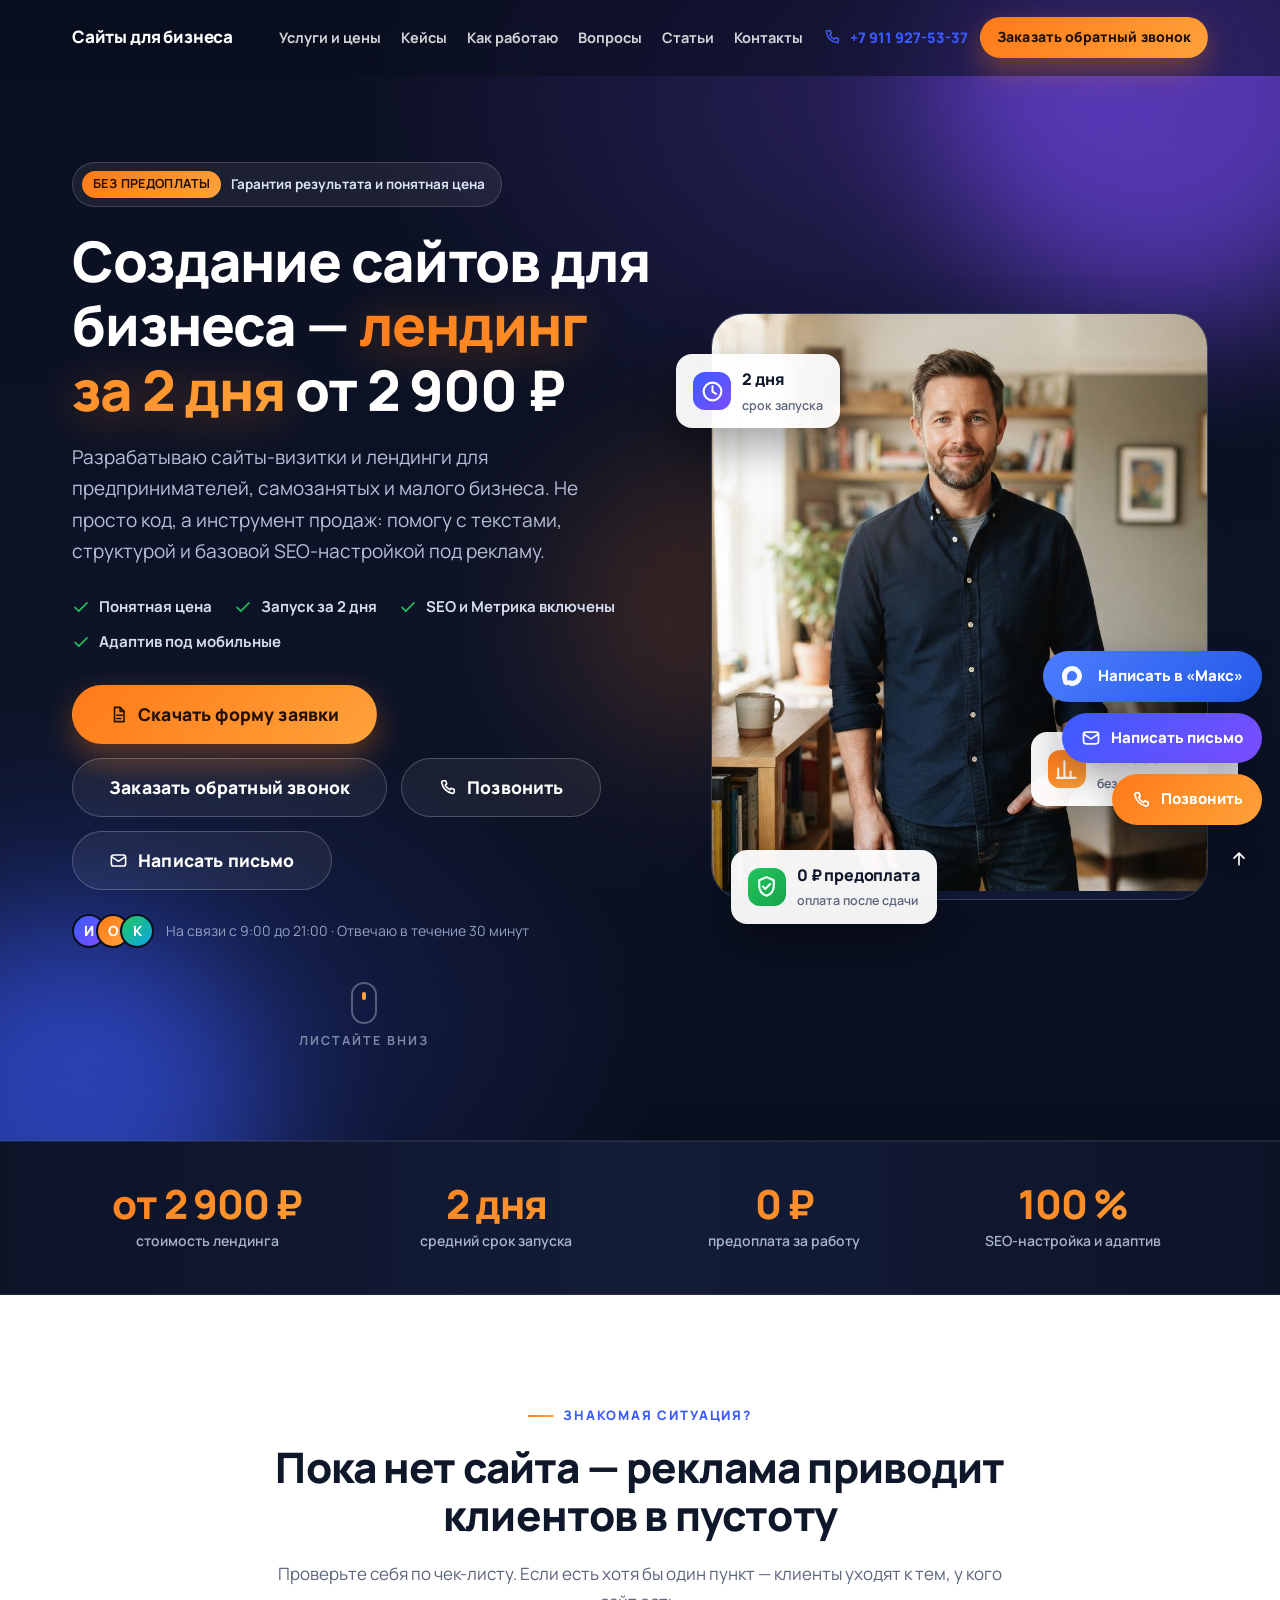
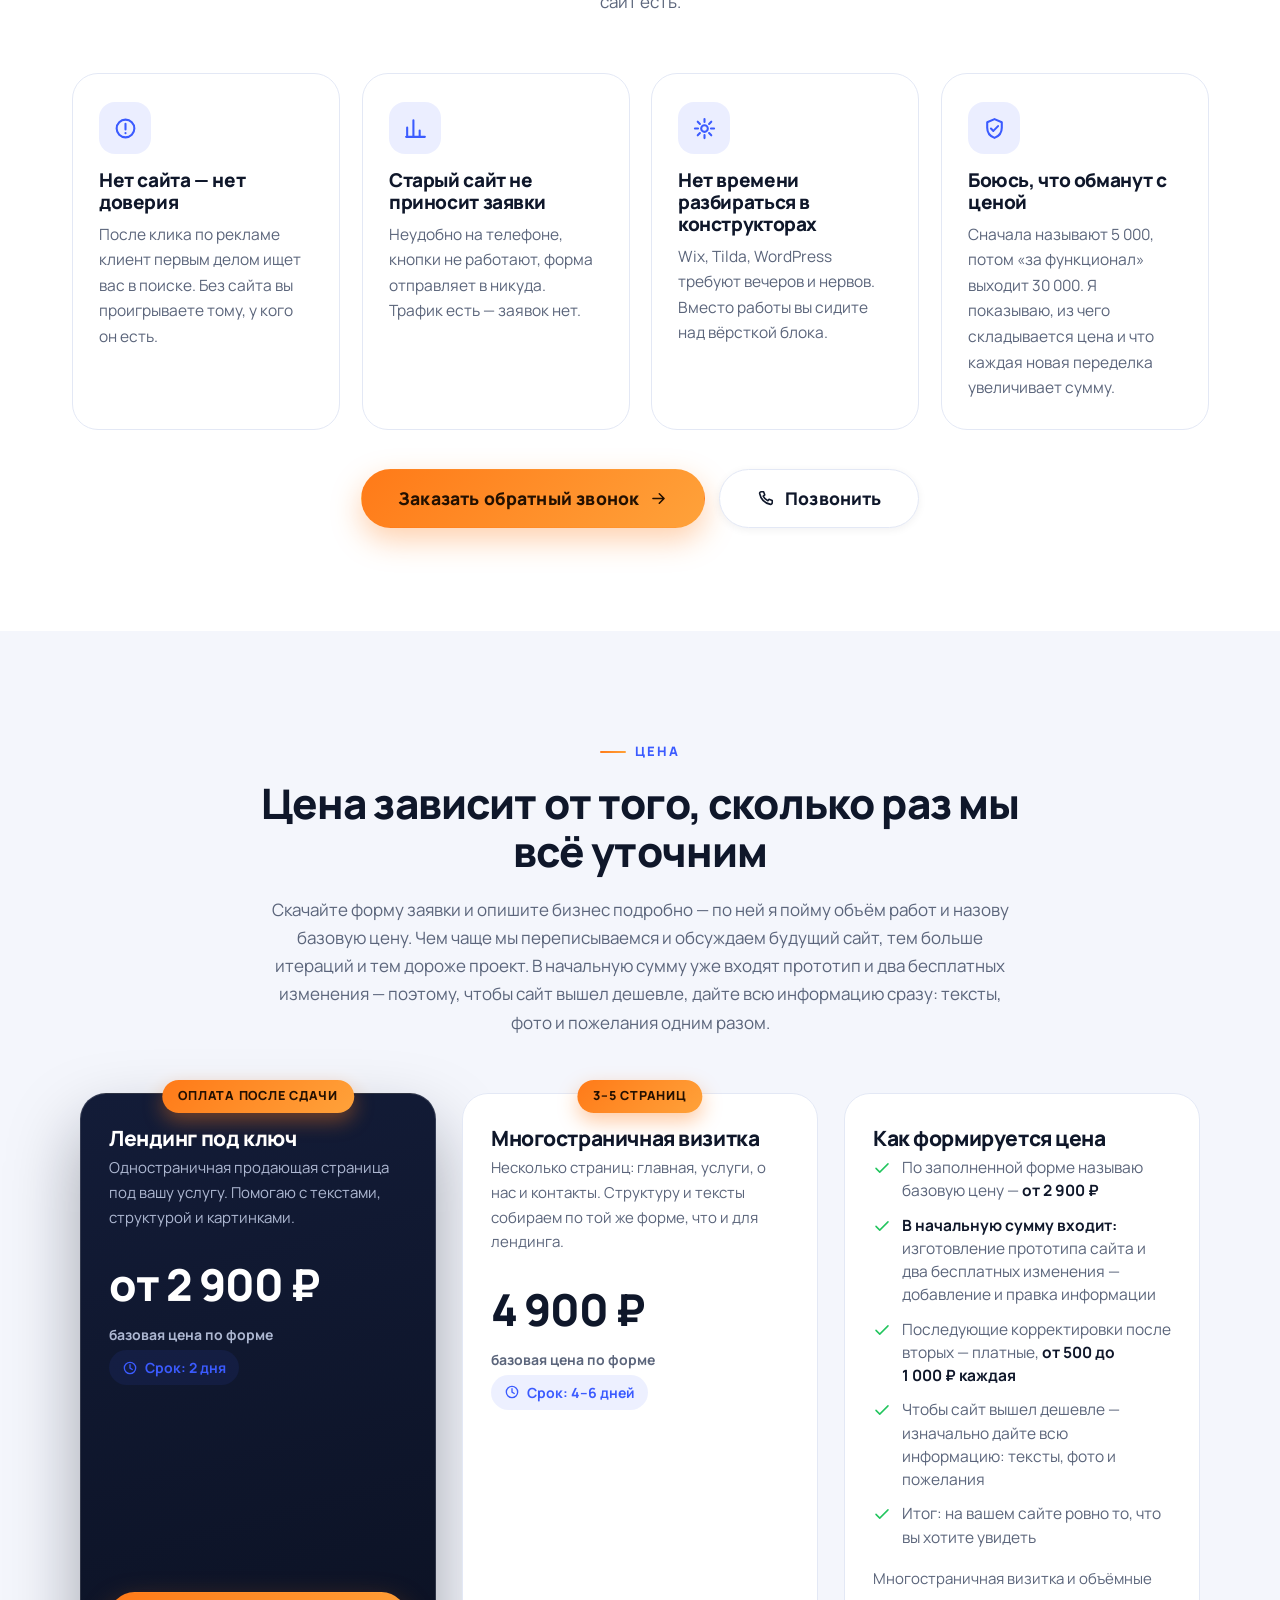
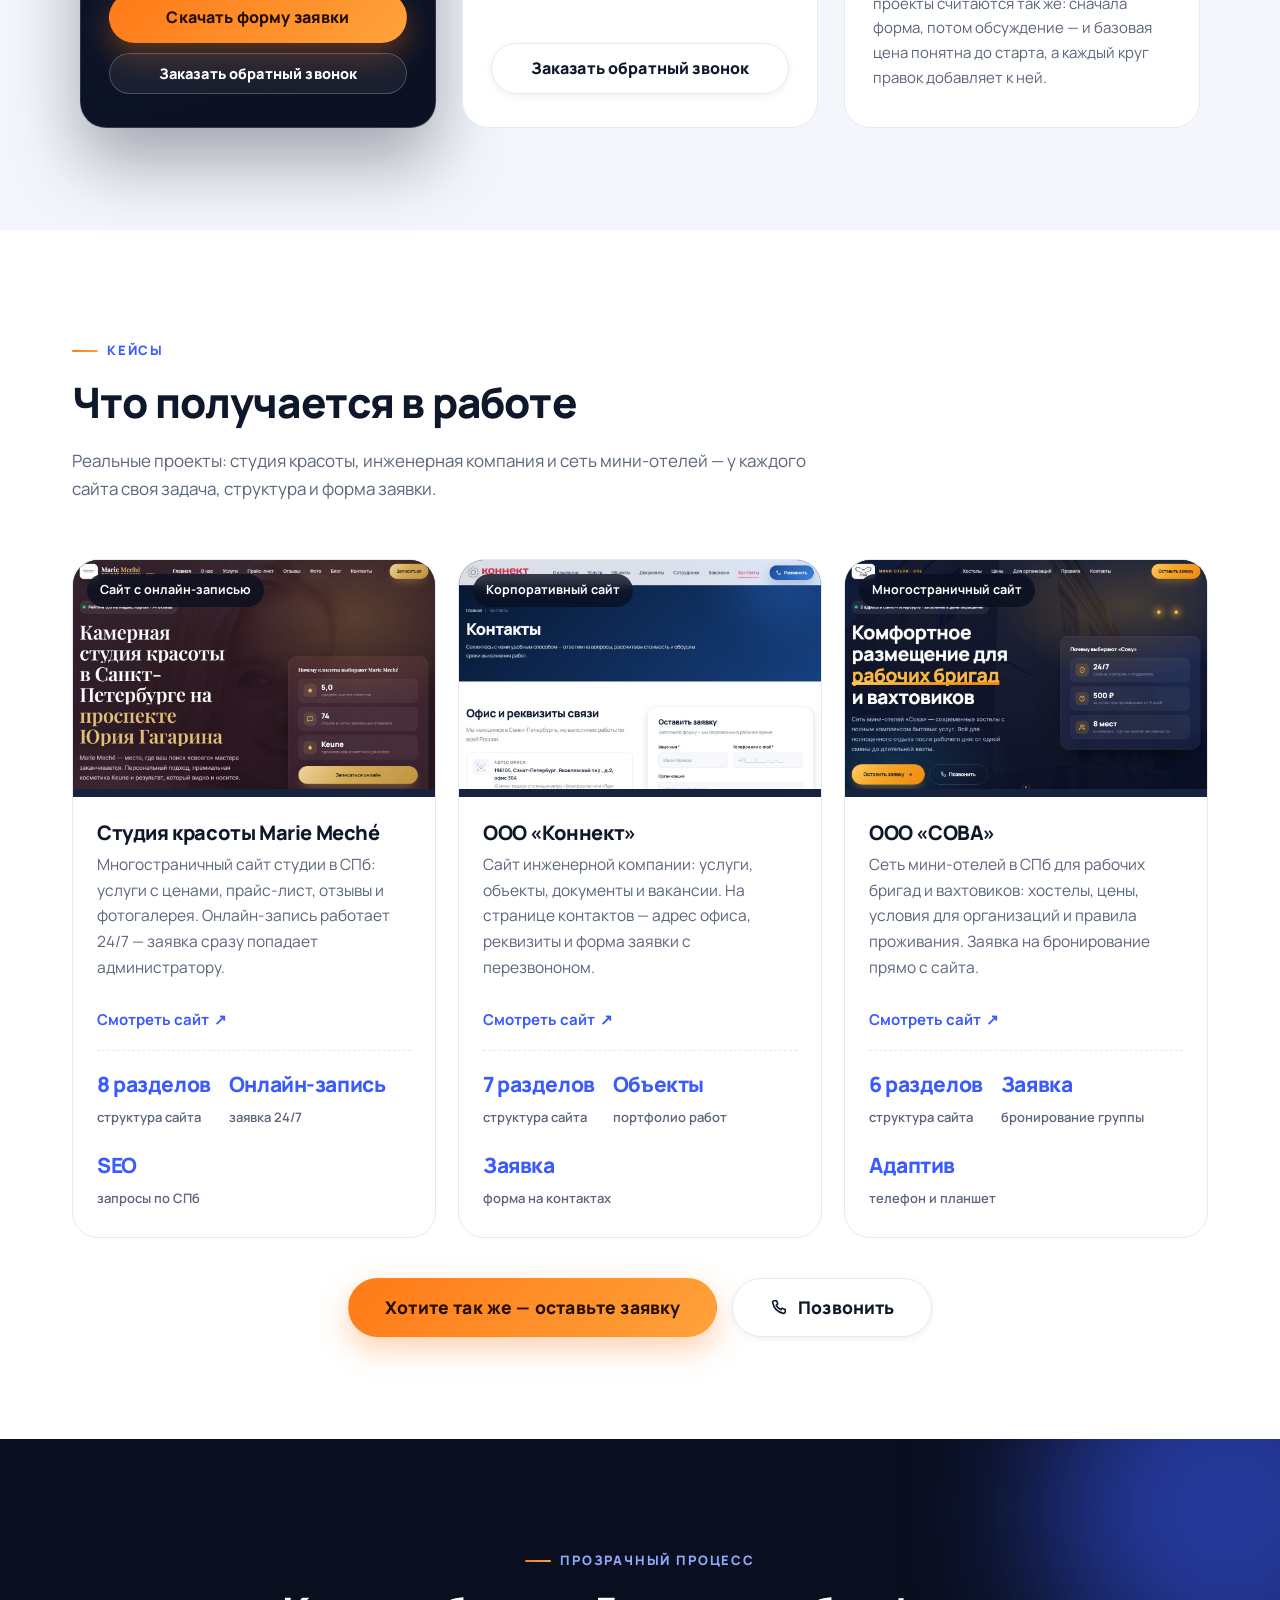
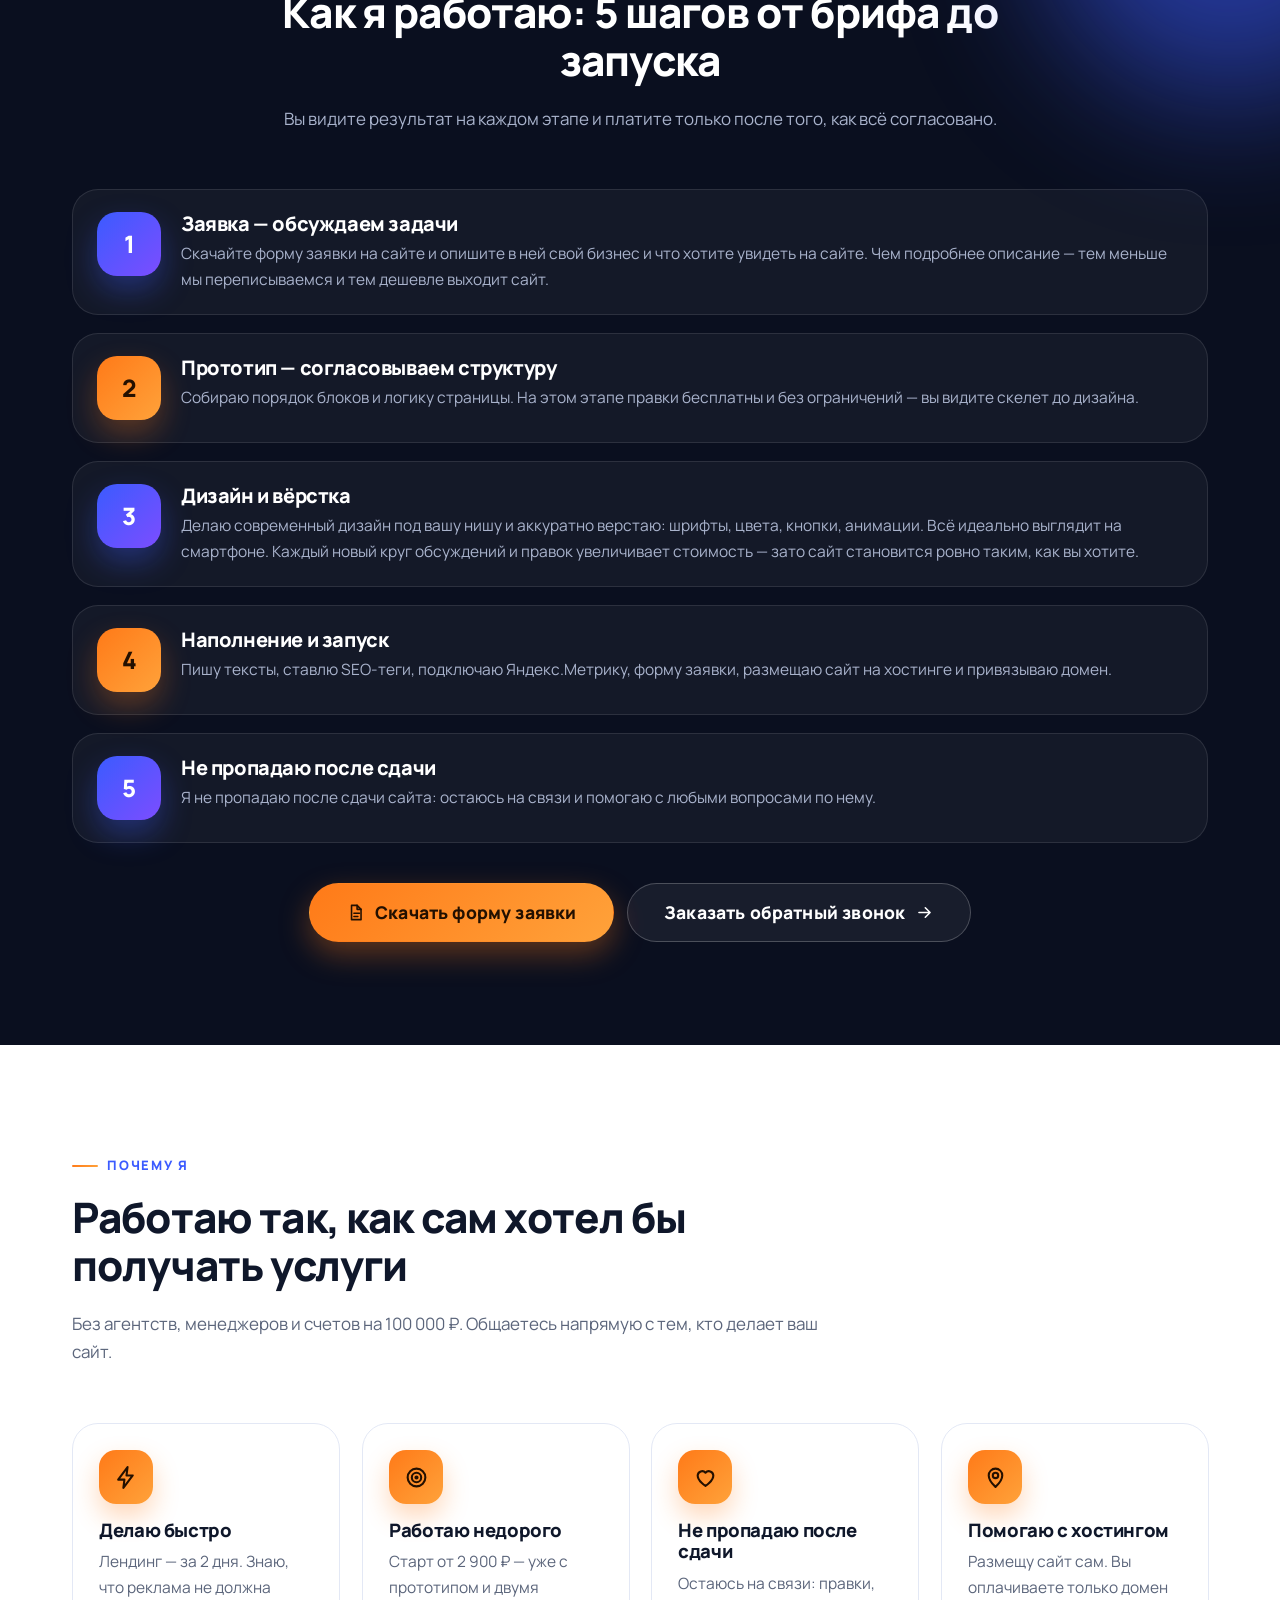
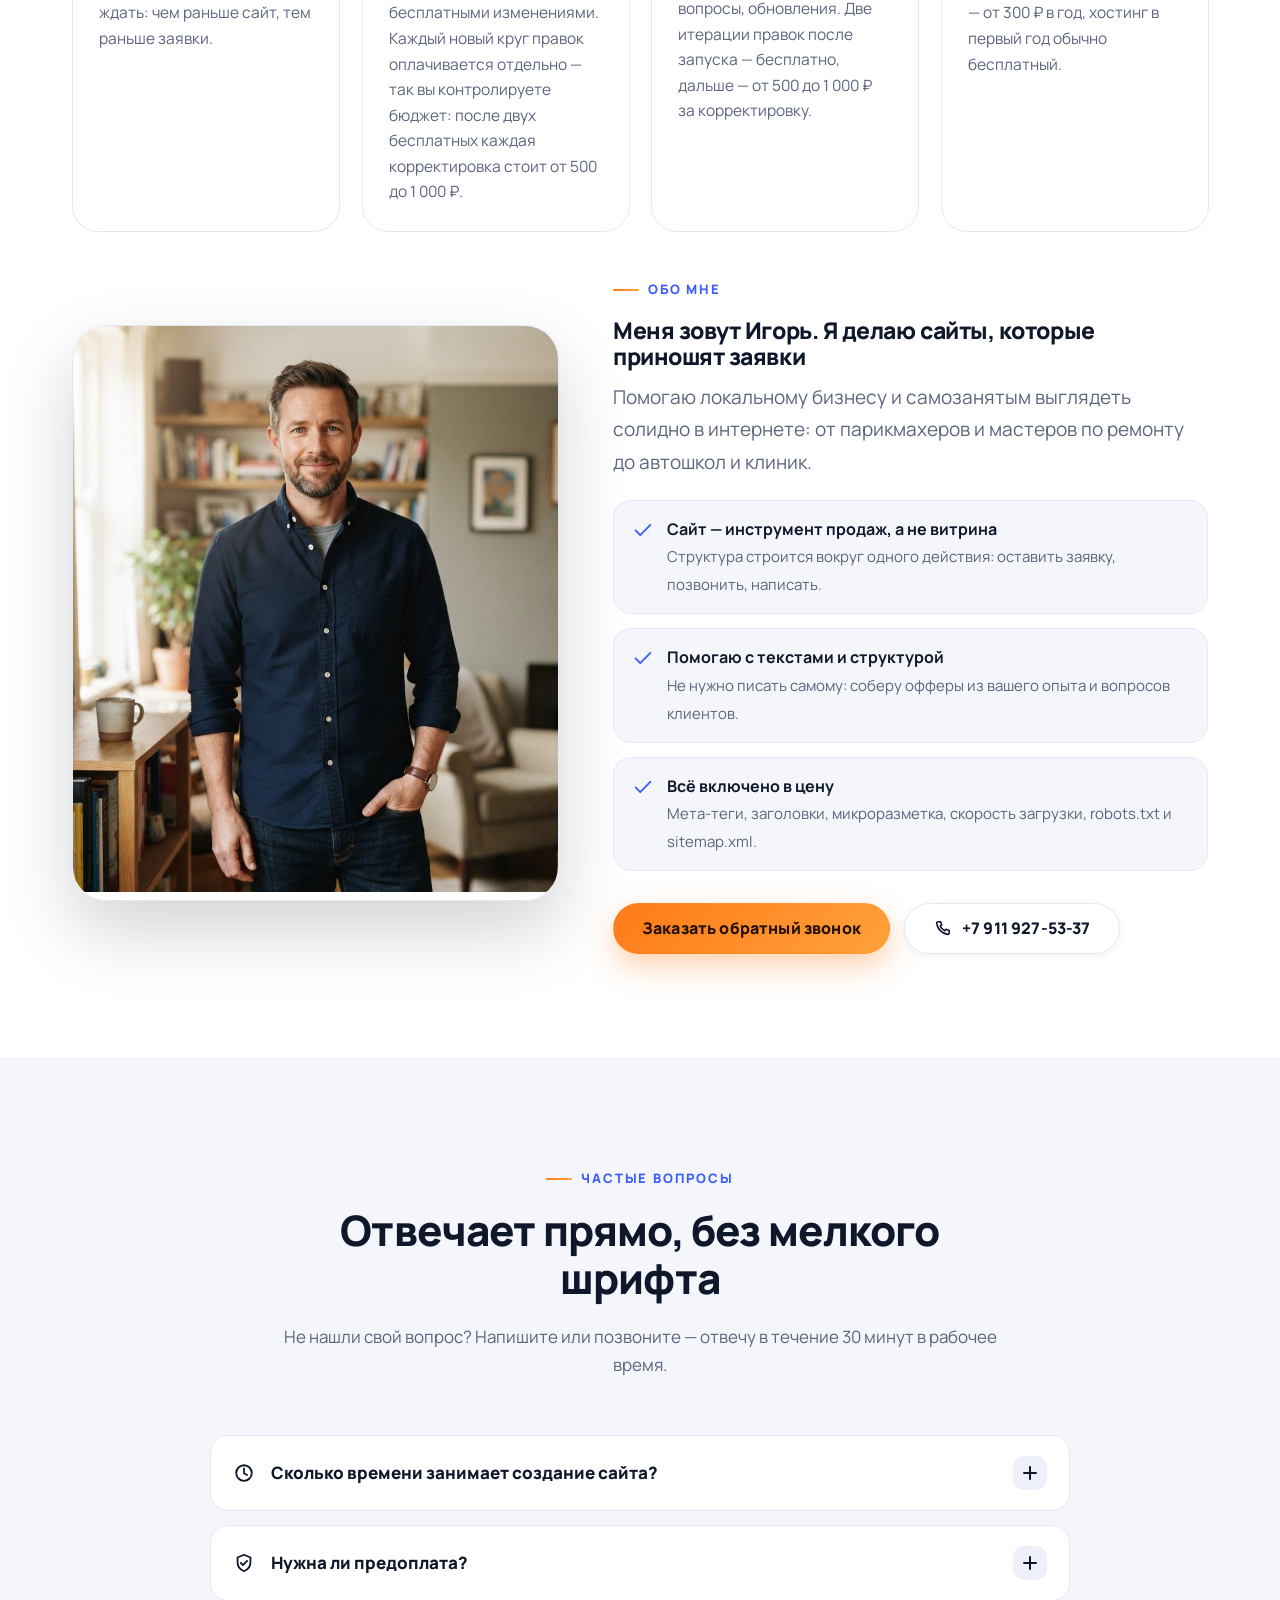
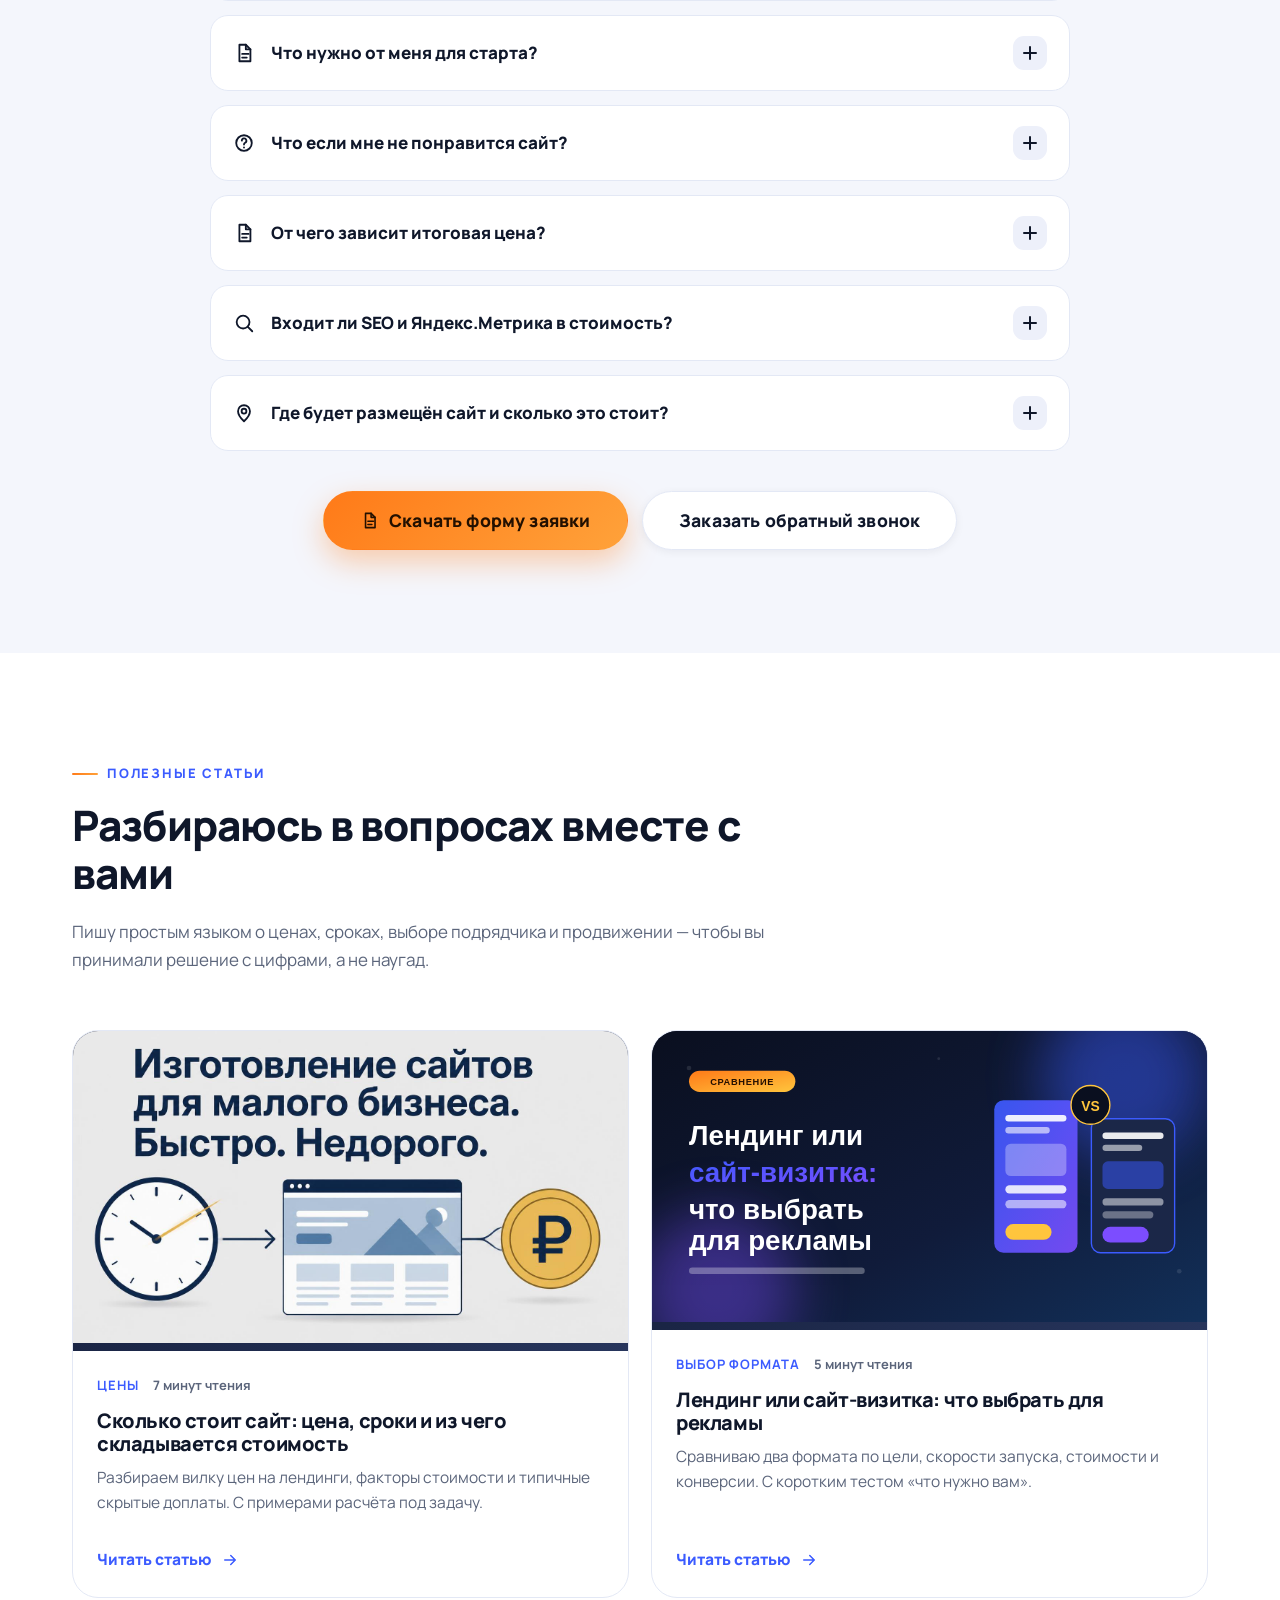
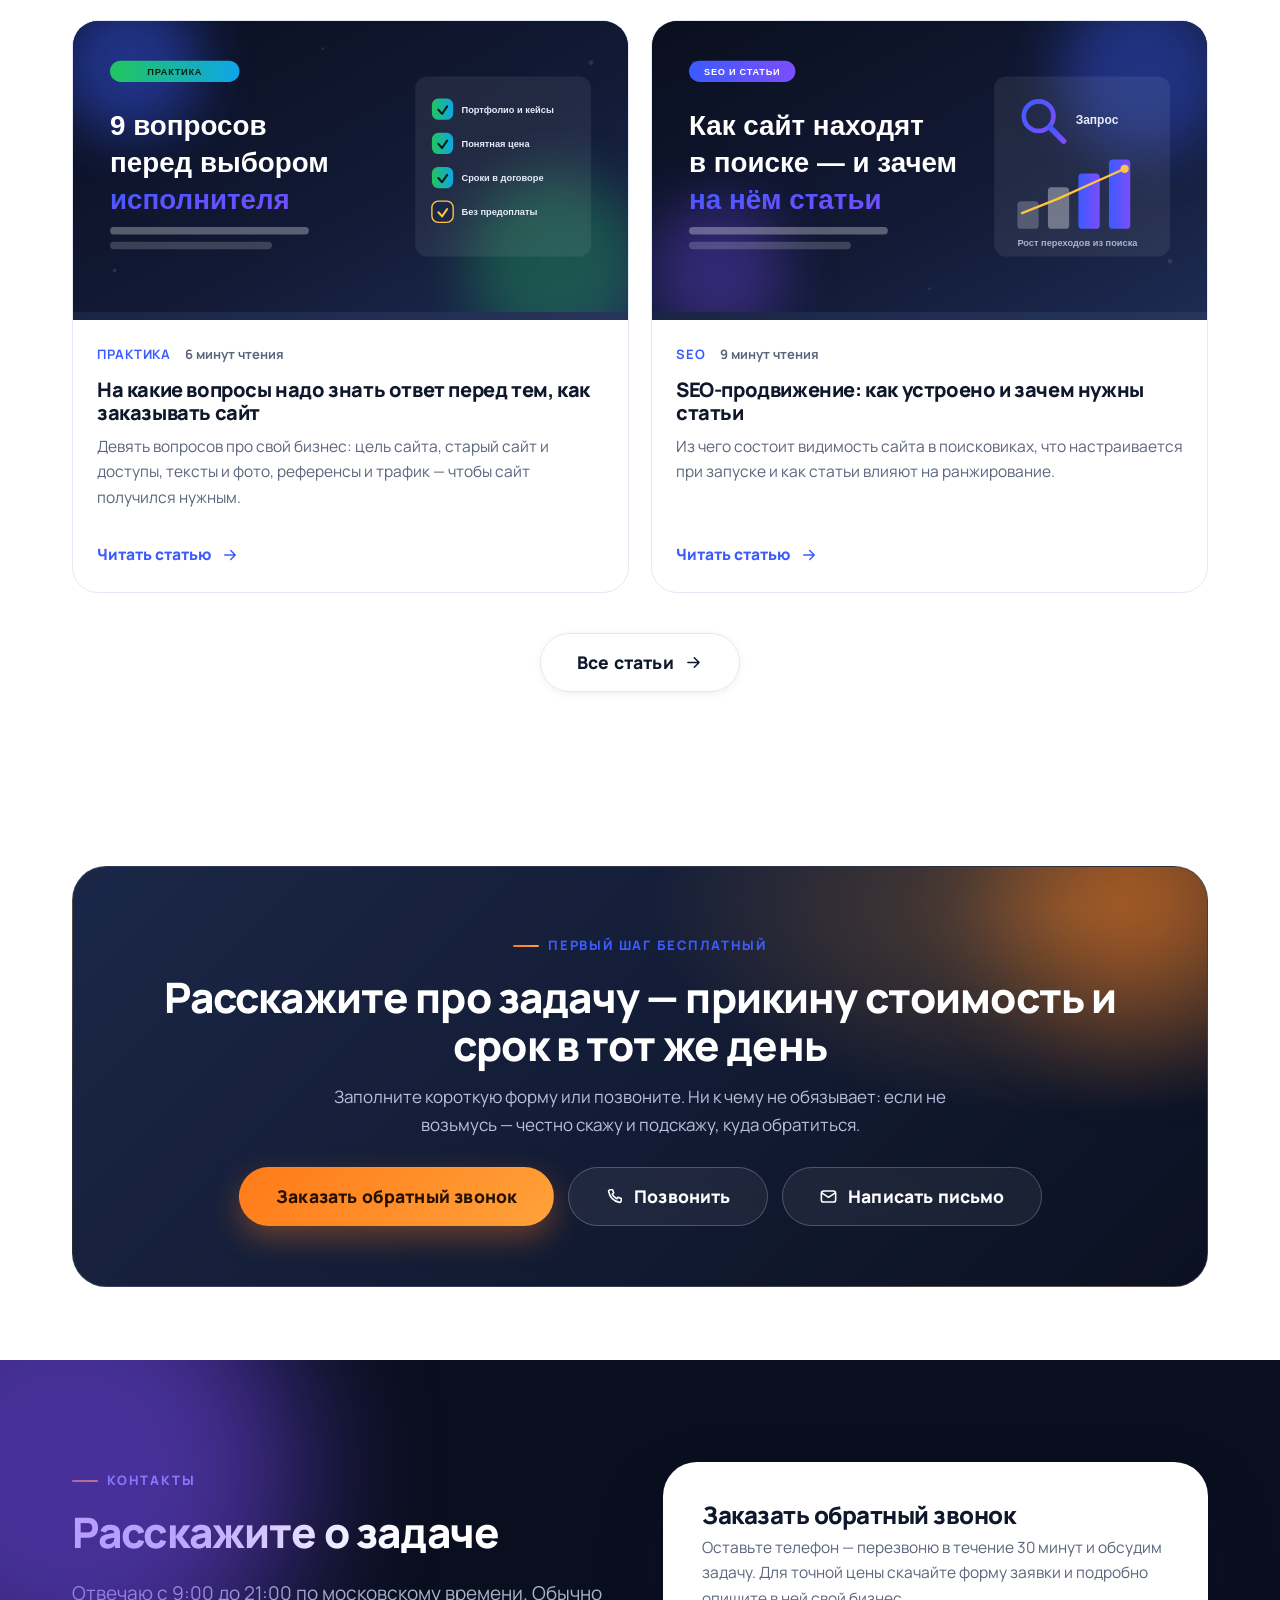
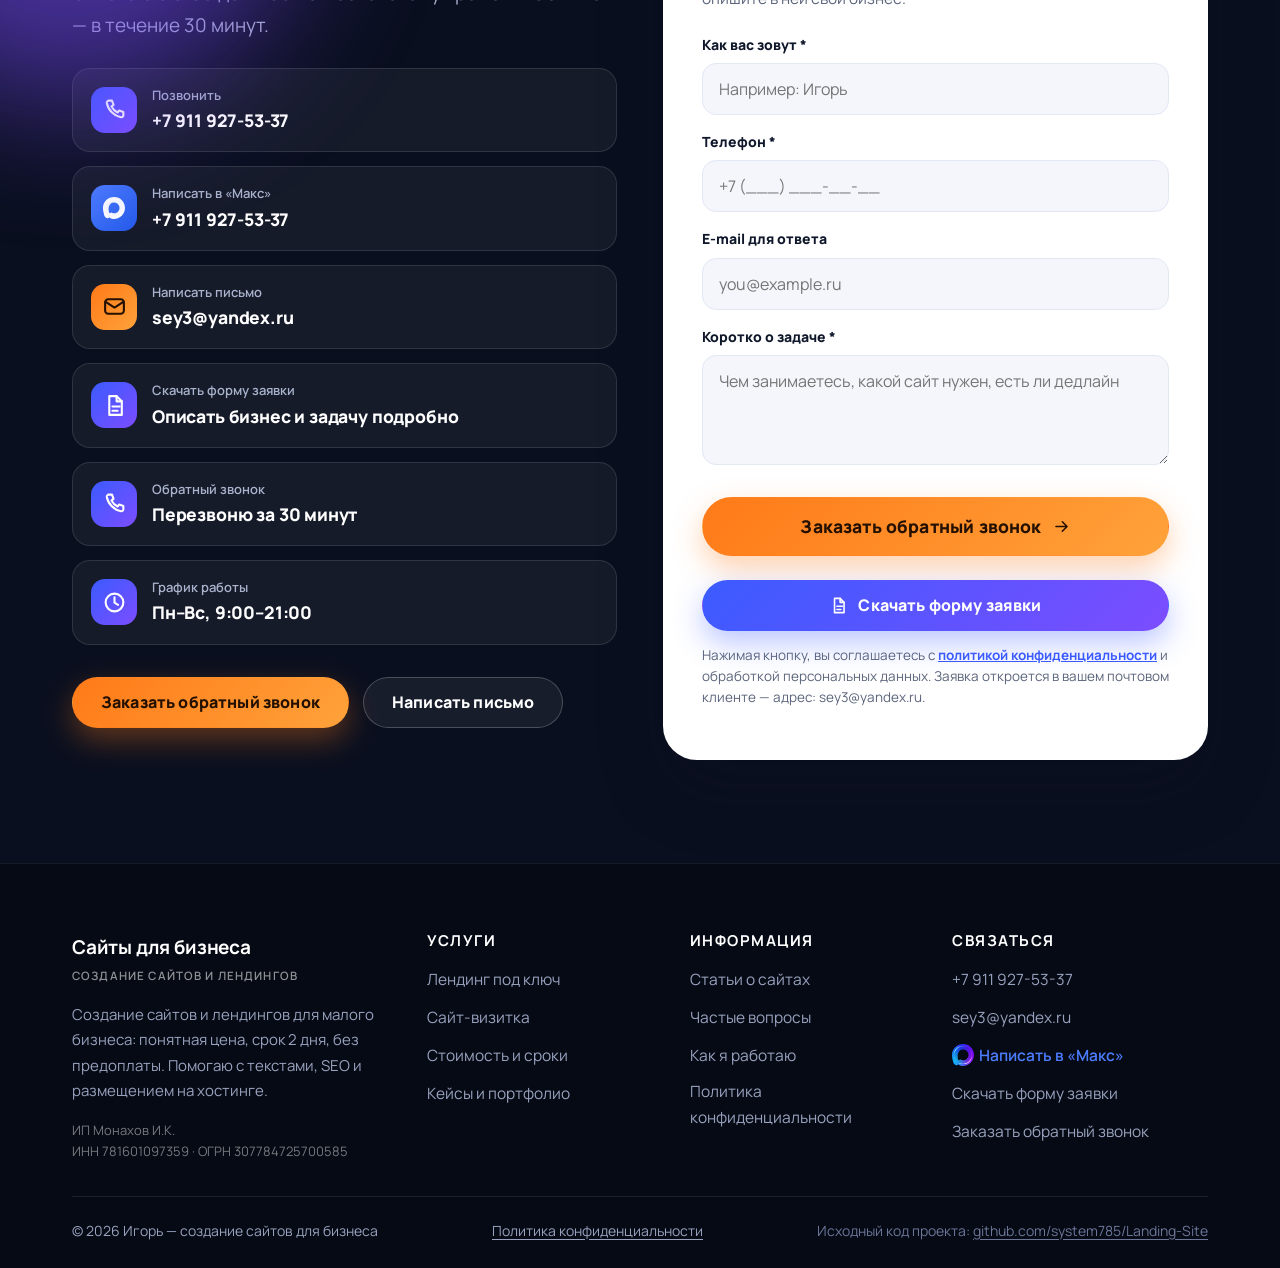
==== index.html @ 10db06e9 "Раунд 10: условия цены — начальная сумма включает прототип и два бесплатных изменения, далее коррект" ====
<!DOCTYPE html>
<html lang="ru">
<head>
  <meta charset="UTF-8">
  <meta name="viewport" content="width=device-width, initial-scale=1.0">

  <title>Создание сайтов и лендингов — запуск за 2 дня от 2 900 ₽ | Игорь</title>
  <meta name="description" content="Создание сайтов и лендингов для малого бизнеса: запуск за 2 дня, понятная цена от 2 900 ₽, без предоплаты. Базовое SEO, адаптив под мобильные, Яндекс.Метрика. Телефон +7 911 927-53-37">
  <meta name="keywords" content="создание сайтов, сайт под рекламу, лендинг под ключ, заказать лендинг, сайт визитка для бизнеса, сайт для малого бизнеса, разработка сайта за 2 дня">
  <meta name="author" content="Игорь — создание сайтов для бизнеса">
  <meta name="robots" content="index, follow, max-image-preview:large">
  <meta name="theme-color" content="#0A0F1F">
  <link rel="canonical" href="https://system785.github.io/Landing-Site/">

  <!-- Open Graph / соцсети -->
  <meta property="og:type" content="website">
  <meta property="og:locale" content="ru_RU">
  <meta property="og:site_name" content="Игорь — сайты для бизнеса">
  <meta property="og:title" content="Создание сайтов и лендингов — запуск за 2 дня от 2 900 ₽">
  <meta property="og:description" content="Лендинг и сайт-визитка для малого бизнеса: понятная цена, без предоплаты, базовое SEO и Яндекс.Метрика. Помогу с текстами и структурой.">
  <meta property="og:url" content="https://system785.github.io/Landing-Site/">
  <meta name="twitter:card" content="summary_large_image">
  <meta name="twitter:title" content="Создание сайтов и лендингов — запуск за 2 дня от 2 900 ₽">
  <meta name="twitter:description" content="Понятная цена, без предоплаты, SEO-настройка и адаптив под мобильные.">

  <link rel="icon" type="image/svg+xml" href="img/favicon.svg">
  <link rel="apple-touch-icon" href="img/favicon.svg">

  <link rel="preconnect" href="https://fonts.googleapis.com">
  <link rel="preconnect" href="https://fonts.gstatic.com" crossorigin>
  <link href="https://fonts.googleapis.com/css2?family=Manrope:wght@500;600;700;800&display=swap" rel="stylesheet">

  <link rel="stylesheet" href="css/style.css">

  <!-- Яндекс.Метрика: вставьте свой номер счётчика вместо XXXXXXXX и раскомментируйте -->
  <!--
  <script type="text/javascript">
    (function(m,e,t,r,i,k,a){m[i]=m[i]||function(){(m[i].a=m[i].a||[]).push(arguments)};
    m[i].l=1*new Date();for (var j = 0; j < document.scripts.length; j++) {if (document.scripts[j].src === r) { return; }}
    k=e.createElement(t),a=e.getElementsByTagName(t)[0],k.async=1,k.src=r,a.parentNode.insertBefore(k,a)})
    (window, document, 'script', 'https://mc.yandex.ru/metrika/tag.js', 'ym');
    ym(XXXXXXXX, 'init', {clickmap:true, trackLinks:true, accurateTrackBounce:true, webvisor:true});
  </script>
  <noscript><div><img src="https://mc.yandex.ru/watch/XXXXXXXX" style="position:absolute; left:-9999px;" alt="" /></div></noscript>
  -->

  <script type="application/ld+json">
  {
    "@context": "https://schema.org",
    "@type": "WebSite",
    "name": "Игорь — создание сайтов для бизнеса",
    "url": "https://system785.github.io/Landing-Site/",
    "inLanguage": "ru-RU",
    "description": "Лендинги и сайты-визитки для малого бизнеса: запуск за 2 дня, понятная цена, без предоплаты."
  }
  </script>

  <script type="application/ld+json">
  {
    "@context": "https://schema.org",
    "@type": "ProfessionalService",
    "name": "Создание сайтов для бизнеса",
    "founder": "Игорь",
    "url": "https://system785.github.io/Landing-Site/",
    "telephone": "+7-911-927-53-37",
    "email": "sey3@yandex.ru",
    "priceRange": "от 2 900 ₽",
    "areaServed": "RU",
    "availableLanguage": "ru-RU",
    "makesOffer": [
      {"@type": "Offer", "name": "Лендинг (одностраничник)", "priceCurrency": "RUB", "price": "2900"},
      {"@type": "Offer", "name": "Многостраничная визитка", "priceCurrency": "RUB", "price": "4900"},
      {"@type": "Offer", "name": "Лендинг Премиум с копирайтингом", "priceCurrency": "RUB", "price": "12900"}
    ]
  }
  </script>

  <script type="application/ld+json">
  {
    "@context": "https://schema.org",
    "@type": "FAQPage",
    "mainEntity": [
      {
        "@type": "Question",
        "name": "Сколько времени занимает создание сайта?",
        "acceptedAnswer": {"@type": "Answer", "text": "Лендинг готов за 2 дня после согласования брифа. Сайт-визитка с 3–5 страницами — за 4–6 дней."}
      },
      {
        "@type": "Question",
        "name": "Нужна ли предоплата?",
        "acceptedAnswer": {"@type": "Answer", "text": "Нет. Работаю без предоплаты: вы соглашаетесь со структурой и ценой, я делаю проект, а оплата — после сдачи и вашего согласия с результатом."}
      },
      {
        "@type": "Question",
        "name": "Что нужно от меня для старта?",
        "acceptedAnswer": {"@type": "Answer", "text": "Короткий бриф (5–10 минут), логотип при наличии, контакты и пожелания по тексту. Остальное — структура, тексты и вёрстка — беру на себя."}
      },
      {
        "@type": "Question",
        "name": "Что если мне не понравится сайт?",
        "acceptedAnswer": {"@type": "Answer", "text": "На этапе прототипа правки вносятся бесплатно и без ограничений. После запуска — две бесплатные итерации правок: добавление и правка информации. Каждая следующая корректировка — от 500 до 1 000 ₽. Чтобы сайт вышел дешевле, опишите задачу подробно сразу."}
      },
      {
        "@type": "Question",
        "name": "Входит ли SEO в стоимость?",
        "acceptedAnswer": {"@type": "Answer", "text": "Да. Базовая SEO-настройка — мета-теги, заголовки H1–H3, микроразметка, файлы robots.txt и sitemap.xml, скорость загрузки — уже включены в цену."}
      },
      {
        "@type": "Question",
        "name": "Где будет размещён сайт?",
        "acceptedAnswer": {"@type": "Answer", "text": "Помогаю разместить сайт на хостинге и привязать домен. Вы оплачиваете только домен — от 300 ₽ в год, хостинг в первый год обычно бесплатный."}
      }
    ]
  }
  </script>
</head>
<body>

  <!-- Спрайт иконок -->
  <svg xmlns="http://www.w3.org/2000/svg" style="display:none" aria-hidden="true">
    <symbol id="i-check" viewBox="0 0 24 24"><path d="M4 12.5l5 5L20 6.5"/></symbol>
    <symbol id="i-phone" viewBox="0 0 24 24"><path d="M6.6 3.5h3l1.5 4-2 1.5a12 12 0 0 0 5.9 5.9l1.5-2 4 1.5v3a2 2 0 0 1-2.2 2A17.5 17.5 0 0 1 4.6 5.7 2 2 0 0 1 6.6 3.5z"/></symbol>
    <symbol id="i-mail" viewBox="0 0 24 24"><rect x="3" y="5" width="18" height="14" rx="3"/><path d="M3.5 7.5L12 13l8.5-5.5"/></symbol>
    <symbol id="i-clock" viewBox="0 0 24 24"><circle cx="12" cy="12" r="8.5"/><path d="M12 7v5.2l3.4 2"/></symbol>
    <symbol id="i-shield" viewBox="0 0 24 24"><path d="M12 3l7 3v5.2c0 4.9-3.4 8.4-7 9.8-3.6-1.4-7-4.9-7-9.8V6z"/><path d="M8.6 12l2.3 2.3 4.5-4.6"/></symbol>
    <symbol id="i-bolt" viewBox="0 0 24 24"><path d="M13 2L4 14h6l-1 8 9-12h-6z"/></symbol>
    <symbol id="i-chat" viewBox="0 0 24 24"><path d="M4 5.5h16v11H9.5L4.5 20.5V16.5H4z"/><path d="M8 10h8M8 13h5"/></symbol>
    <symbol id="i-chart" viewBox="0 0 24 24"><path d="M4 20V11M10 20V4M16 20v-6M21 20H3"/></symbol>
    <symbol id="i-arrow" viewBox="0 0 24 24"><path d="M5 12h13M13 6l6 6-6 6"/></symbol>
    <symbol id="i-target" viewBox="0 0 24 24"><circle cx="12" cy="12" r="8.5"/><circle cx="12" cy="12" r="4.5"/><circle cx="12" cy="12" r="1"/></symbol>
    <symbol id="i-doc" viewBox="0 0 24 24"><path d="M7 3h7l5 5v13H7z"/><path d="M14 3v5h5M10 13h7M10 17h5"/></symbol>
    <symbol id="i-users" viewBox="0 0 24 24"><circle cx="9" cy="8.5" r="3.5"/><path d="M3 19.5c0-3.3 2.7-5.5 6-5.5s6 2.2 6 5.5"/><path d="M16 5.6a3.5 3.5 0 0 1 0 6.8M17.5 14.6c2.1.7 3.5 2.6 3.5 4.9"/></symbol>
    <symbol id="i-mobile" viewBox="0 0 24 24"><rect x="7" y="2.5" width="10" height="19" rx="3"/><path d="M10.5 18.5h3"/></symbol>
    <symbol id="i-search" viewBox="0 0 24 24"><circle cx="11" cy="11" r="7"/><path d="M16.2 16.2L21 21"/></symbol>
    <symbol id="i-alert" viewBox="0 0 24 24"><circle cx="12" cy="12" r="8.5"/><path d="M12 7.5v5.5M12 16.3v.2"/></symbol>
    <symbol id="i-heart" viewBox="0 0 24 24"><path d="M12 20s-7.5-4.6-7.5-10A4.3 4.3 0 0 1 12 7.4 4.3 4.3 0 0 1 19.5 10c0 5.4-7.5 10-7.5 10z"/></symbol>
    <symbol id="i-gear" viewBox="0 0 24 24"><circle cx="12" cy="12" r="3.2"/><path d="M12 2.8v3M12 18.2v3M21.2 12h-3M5.8 12h-3M18.5 5.5l-2.1 2.1M7.6 16.4l-2.1 2.1M18.5 18.5l-2.1-2.1M7.6 7.6L5.5 5.5"/></symbol>
    <symbol id="i-question" viewBox="0 0 24 24"><circle cx="12" cy="12" r="8.5"/><path d="M9.6 9.4a2.5 2.5 0 1 1 3.6 2.3c-.8.4-1.2 1-1.2 1.9"/><path d="M12 16.7v.2"/></symbol>
    <symbol id="i-geo" viewBox="0 0 24 24"><path d="M12 21s6.5-6.1 6.5-11a6.5 6.5 0 1 0-13 0C5.5 14.9 12 21 12 21z"/><circle cx="12" cy="10" r="2.6"/></symbol>
  </svg>

  <div class="scroll-progress" aria-hidden="true"></div>
  <a class="skip-link" href="#main">Перейти к содержанию</a>

  <!-- ===================== ШАПКА ===================== -->
  <header class="header">
    <div class="header__inner">
      <a class="header__brand" href="index.html">Сайты для бизнеса</a>

      <nav class="nav" aria-label="Основная навигация">
        <a href="#services">Услуги и цены</a>
        <a href="#portfolio">Кейсы</a>
        <a href="#process">Как работаю</a>
        <a href="#faq">Вопросы</a>
        <a href="articles.html">Статьи</a>
        <a href="#contacts">Контакты</a>
      </nav>

      <div class="header__actions">
        <a class="link-phone" href="tel:+79119275337">
          <svg class="icon" aria-hidden="true"><use href="#i-phone"/></svg>+7 911 927-53-37
        </a>
        <a class="btn btn--cta btn--sm" href="#form" data-modal-open>Заказать обратный звонок</a>
        <button class="burger" type="button" aria-label="Открыть меню" aria-expanded="false">
          <span></span><span></span><span></span>
        </button>
      </div>
    </div>
  </header>

  <!-- Мобильное меню -->
  <div class="mobile-menu">
    <a class="m-link" href="#services">Услуги и цены</a>
    <a class="m-link" href="#portfolio">Кейсы</a>
    <a class="m-link" href="#process">Как я работаю</a>
    <a class="m-link" href="#trust">Почему я</a>
    <a class="m-link" href="#faq">Частые вопросы</a>
    <a class="m-link" href="articles.html">Статьи</a>
    <a class="m-link" href="#contacts">Контакты</a>
    <div class="m-contacts">
      <a href="tel:+79119275337"><svg class="icon" aria-hidden="true"><use href="#i-phone"/></svg>+7 911 927-53-37</a>
      <a href="mailto:sey3@yandex.ru"><svg class="icon" aria-hidden="true"><use href="#i-mail"/></svg>sey3@yandex.ru</a>
      <a class="btn btn--cta" href="#form" data-modal-open>Заказать обратный звонок</a>
    </div>
  </div>

  <main id="main">

    <!-- ===================== ПЕРВЫЙ ЭКРАН ===================== -->
    <section class="hero" id="hero">
      <div class="blob blob--1" aria-hidden="true"></div>
      <div class="blob blob--2" aria-hidden="true"></div>
      <div class="blob blob--3" aria-hidden="true"></div>

      <div class="container">
        <div class="hero__grid">
          <div class="hero__content">
            <div class="hero__badge reveal"><b>БЕЗ ПРЕДОПЛАТЫ</b> Гарантия результата и понятная цена</div>

            <h1 class="reveal" style="--d:.05s">
              Создание сайтов для бизнеса — <span class="text-grad">лендинг за 2 дня</span> от 2&nbsp;900&nbsp;₽
            </h1>

            <p class="hero__sub reveal" style="--d:.12s">
              Разрабатываю сайты-визитки и лендинги для предпринимателей, самозанятых и малого бизнеса.
              Не просто код, а инструмент продаж: помогу с текстами, структурой и базовой SEO-настройкой
              под рекламу.
            </p>

            <ul class="hero__points reveal" style="--d:.18s">
              <li><svg class="icon" aria-hidden="true"><use href="#i-check"/></svg> Понятная цена</li>
              <li><svg class="icon" aria-hidden="true"><use href="#i-check"/></svg> Запуск за 2 дня</li>
              <li><svg class="icon" aria-hidden="true"><use href="#i-check"/></svg> SEO и Метрика включены</li>
              <li><svg class="icon" aria-hidden="true"><use href="#i-check"/></svg> Адаптив под мобильные</li>
            </ul>

            <div class="btn-row reveal" style="--d:.24s">
              <a class="btn btn--cta btn--lg" href="files/forma-zayavki.docx" download>
                <svg class="icon" aria-hidden="true"><use href="#i-doc"/></svg>
                Скачать форму заявки
              </a>
              <a class="btn btn--ghost btn--lg" href="#form" data-modal-open>
                Заказать обратный звонок
              </a>
              <a class="btn btn--ghost btn--lg" href="tel:+79119275337">
                <svg class="icon" aria-hidden="true"><use href="#i-phone"/></svg>
                Позвонить
              </a>
              <a class="btn btn--ghost btn--lg" href="mailto:sey3@yandex.ru?subject=%D0%A1%D0%BE%D0%B7%D0%B4%D0%B0%D0%BD%D0%B8%D0%B5%20%D1%81%D0%B0%D0%B9%D1%82%D0%B0">
                <svg class="icon" aria-hidden="true"><use href="#i-mail"/></svg>
                Написать письмо
              </a>
            </div>

            <div class="hero__note reveal" style="--d:.3s">
              <span class="hero__avatars" aria-hidden="true"><span>И</span><span>О</span><span>К</span></span>
              На связи с 9:00 до 21:00 · Отвечаю в течение 30 минут
            </div>

            <div class="scroll-hint" aria-hidden="true"><i></i>Листайте вниз</div>
          </div>

          <div class="hero__visual reveal from-right" style="--d:.15s">
            <div class="portrait">
              <img src="img/portrait.jpg" width="1024" height="1024"
                   alt="Портрет Игоря — разработчика сайтов для бизнеса">
            </div>

            <div class="float-card float-card--1">
              <i><svg class="icon" aria-hidden="true"><use href="#i-clock"/></svg></i>
              <span><b>2 дня</b><small>срок запуска</small></span>
            </div>
            <div class="float-card float-card--2">
              <i><svg class="icon" aria-hidden="true"><use href="#i-chart"/></svg></i>
              <span><b>от 2&nbsp;900&nbsp;₽</b><small>без скрытых доплат</small></span>
            </div>
            <div class="float-card float-card--3">
              <i><svg class="icon" aria-hidden="true"><use href="#i-shield"/></svg></i>
              <span><b>0 ₽ предоплата</b><small>оплата после сдачи</small></span>
            </div>
          </div>
        </div>
      </div>
    </section>

    <!-- ===================== ЦИФРЫ ===================== -->
    <section class="stats" aria-label="Ключевые преимущества в цифрах">
      <div class="container">
        <div class="stats__grid">
          <div class="stat reveal"><b data-count="2900" data-prefix="от&nbsp;" data-suffix="&nbsp;₽">от 2 900 ₽</b><span>стоимость лендинга</span></div>
          <div class="stat reveal" style="--d:.1s"><b data-count="2" data-suffix=" дня">2 дня</b><span>средний срок запуска</span></div>
          <div class="stat reveal" style="--d:.2s"><b data-count="0" data-suffix="&nbsp;₽">0&nbsp;₽</b><span>предоплата за работу</span></div>
          <div class="stat reveal" style="--d:.3s"><b data-count="100" data-suffix="&nbsp;%">100&nbsp;%</b><span>SEO-настройка и адаптив</span></div>
        </div>
      </div>
    </section>

    <!-- ===================== ПРОБЛЕМЫ ===================== -->
    <section class="section" id="problems">
      <div class="container">
        <div class="section-head center reveal">
          <span class="eyebrow">Знакомая ситуация?</span>
          <h2>Пока нет сайта — реклама приводит клиентов в пустоту</h2>
          <p>Проверьте себя по чек-листу. Если есть хотя бы один пункт — клиенты уходят к тем, у кого сайт есть.</p>
        </div>

        <div class="grid grid-4">
          <article class="pain reveal">
            <i><svg class="icon" aria-hidden="true"><use href="#i-alert"/></svg></i>
            <h3>Нет сайта — нет доверия</h3>
            <p>После клика по рекламе клиент первым делом ищет вас в поиске. Без сайта вы проигрываете тому, у кого он есть.</p>
          </article>

          <article class="pain reveal" style="--d:.1s">
            <i><svg class="icon" aria-hidden="true"><use href="#i-chart"/></svg></i>
            <h3>Старый сайт не приносит заявки</h3>
            <p>Неудобно на телефоне, кнопки не работают, форма отправляет в никуда. Трафик есть — заявок нет.</p>
          </article>

          <article class="pain reveal" style="--d:.2s">
            <i><svg class="icon" aria-hidden="true"><use href="#i-gear"/></svg></i>
            <h3>Нет времени разбираться в конструкторах</h3>
            <p>Wix, Tilda, WordPress требуют вечеров и нервов. Вместо работы вы сидите над вёрсткой блока.</p>
          </article>

          <article class="pain reveal" style="--d:.3s">
            <i><svg class="icon" aria-hidden="true"><use href="#i-shield"/></svg></i>
            <h3>Боюсь, что обманут с ценой</h3>
            <p>Сначала называют 5 000, потом «за функционал» выходит 30 000. Я показываю, из чего складывается цена и что каждая новая переделка увеличивает сумму.</p>
          </article>
        </div>

        <div class="btn-row center mt-40 reveal">
          <a class="btn btn--cta btn--lg" href="#form" data-modal-open>
            Заказать обратный звонок
            <svg class="icon" aria-hidden="true"><use href="#i-arrow"/></svg>
          </a>
          <a class="btn btn--outline btn--lg" href="tel:+79119275337">
            <svg class="icon" aria-hidden="true"><use href="#i-phone"/></svg> Позвонить
          </a>
        </div>
      </div>
    </section>

    <!-- ===================== ЦЕНА ===================== -->
    <section class="section section--tint" id="services">
      <div class="container">
        <div class="section-head center reveal">
          <span class="eyebrow">Цена</span>
          <h2>Цена зависит от того, сколько раз мы всё уточним</h2>
          <p>Скачайте форму заявки и опишите бизнес подробно — по ней я пойму объём работ и назову базовую цену.
            Чем чаще мы переписываемся и обсуждаем будущий сайт, тем больше итераций и тем дороже проект.
            В начальную сумму уже входят прототип и два бесплатных изменения — поэтому, чтобы сайт вышел дешевле,
            дайте всю информацию сразу: тексты, фото и пожелания одним разом.</p>
        </div>

        <div class="price-single reveal">
          <article class="price-card price-card--dark">
            <span class="price-card__tag">Оплата после сдачи</span>
            <h3>Лендинг под ключ</h3>
            <p class="price-card__desc">Одностраничная продающая страница под вашу услугу. Помогаю с текстами, структурой и картинками.</p>
            <div class="price-card__sum"><b>от 2&nbsp;900&nbsp;₽</b><span>базовая цена по форме</span></div>
            <span class="price-card__term"><svg class="icon" aria-hidden="true"><use href="#i-clock"/></svg> Срок: 2 дня</span>
            <div class="price-card__foot">
              <a class="btn btn--cta btn--block" href="files/forma-zayavki.docx" download>Скачать форму заявки</a>
              <a class="btn btn--ghost btn--block btn--sm" href="#form" data-modal-open>Заказать обратный звонок</a>
            </div>
          </article>

          <article class="price-card">
            <span class="price-card__tag">3–5 страниц</span>
            <h3>Многостраничная визитка</h3>
            <p class="price-card__desc">Несколько страниц: главная, услуги, о нас и контакты. Структуру и тексты
              собираем по той же форме, что и для лендинга.</p>
            <div class="price-card__sum"><b>4&nbsp;900&nbsp;₽</b><span>базовая цена по форме</span></div>
            <span class="price-card__term"><svg class="icon" aria-hidden="true"><use href="#i-clock"/></svg> Срок: 4–6 дней</span>
            <div class="price-card__foot">
              <a class="btn btn--outline btn--block" href="#form" data-modal-open>Заказать обратный звонок</a>
            </div>
          </article>

          <article class="price-card">
            <h3>Как формируется цена</h3>
            <ul>
              <li><svg class="icon" aria-hidden="true"><use href="#i-check"/></svg><span>По заполненной форме называю базовую цену — <b>от 2&nbsp;900&nbsp;₽</b></span></li>
              <li><svg class="icon" aria-hidden="true"><use href="#i-check"/></svg><span><b>В начальную сумму входит:</b> изготовление прототипа сайта и два бесплатных изменения — добавление и правка информации</span></li>
              <li><svg class="icon" aria-hidden="true"><use href="#i-check"/></svg><span>Последующие корректировки после вторых — платные, <b>от 500 до 1&nbsp;000&nbsp;₽ каждая</b></span></li>
              <li><svg class="icon" aria-hidden="true"><use href="#i-check"/></svg><span>Чтобы сайт вышел дешевле — изначально дайте всю информацию: тексты, фото и пожелания</span></li>
              <li><svg class="icon" aria-hidden="true"><use href="#i-check"/></svg><span>Итог: на вашем сайте ровно то, что вы хотите увидеть</span></li>
            </ul>
            <p class="price-card__desc">Многостраничная визитка и объёмные проекты считаются так же: сначала
              форма, потом обсуждение — и базовая цена понятна до старта, а каждый круг правок добавляет к ней.</p>
          </article>
        </div>
      </div>
    </section>

    <!-- ===================== ПОРТФОЛИО ===================== -->
    <section class="section" id="portfolio">
      <div class="container">
        <div class="section-head reveal">
          <span class="eyebrow">Кейсы</span>
          <h2>Что получается в работе</h2>
          <p>Реальные проекты: студия красоты, инженерная компания и сеть мини-отелей — у каждого сайта своя задача, структура и форма заявки.</p>
        </div>

        <div class="grid grid-3">
          <article class="case reveal">
            <div class="case__img">
              <a href="https://system785.github.io/marie-meche/index.html" target="_blank" rel="noopener" tabindex="-1" aria-hidden="true">
                <img src="img/case-marie.jpg" width="1200" height="760" loading="lazy"
                     alt="Сайт студии красоты Marie Meché: услуги, цены и онлайн-запись">
              </a>
              <span class="case__badge">Сайт с онлайн-записью</span>
            </div>
            <div class="case__body">
              <h3><a class="case__title" href="https://system785.github.io/marie-meche/index.html" target="_blank" rel="noopener">Студия красоты Marie Meché</a></h3>
              <p>Многостраничный сайт студии в СПб: услуги с ценами, прайс-лист, отзывы и фотогалерея. Онлайн-запись работает 24/7 — заявка сразу попадает администратору.</p>
              <a class="case__link" href="https://system785.github.io/marie-meche/index.html" target="_blank" rel="noopener">Смотреть сайт <span aria-hidden="true">↗</span></a>
              <div class="case__metrics">
                <div><b>8 разделов</b><span>структура сайта</span></div>
                <div><b>Онлайн-запись</b><span>заявка 24/7</span></div>
                <div><b>SEO</b><span>запросы по СПб</span></div>
              </div>
            </div>
          </article>

          <article class="case reveal" style="--d:.12s">
            <div class="case__img">
              <a href="https://system785.github.io/connekt/kontakty.html" target="_blank" rel="noopener" tabindex="-1" aria-hidden="true">
                <img src="img/case-connekt.jpg" width="1200" height="760" loading="lazy"
                     alt="Страница контактов корпоративного сайта ООО «Коннект»: адрес, телефон и форма заявки">
              </a>
              <span class="case__badge">Корпоративный сайт</span>
            </div>
            <div class="case__body">
              <h3><a class="case__title" href="https://system785.github.io/connekt/kontakty.html" target="_blank" rel="noopener">ООО «Коннект»</a></h3>
              <p>Сайт инженерной компании: услуги, объекты, документы и вакансии. На странице контактов — адрес офиса, реквизиты и форма заявки с перезвононом.</p>
              <a class="case__link" href="https://system785.github.io/connekt/kontakty.html" target="_blank" rel="noopener">Смотреть сайт <span aria-hidden="true">↗</span></a>
              <div class="case__metrics">
                <div><b>7 разделов</b><span>структура сайта</span></div>
                <div><b>Объекты</b><span>портфолио работ</span></div>
                <div><b>Заявка</b><span>форма на контактах</span></div>
              </div>
            </div>
          </article>

          <article class="case reveal" style="--d:.24s">
            <div class="case__img">
              <a href="https://system785.github.io/sova-hostels/index.html" target="_blank" rel="noopener" tabindex="-1" aria-hidden="true">
                <img src="img/case-sova.jpg" width="1200" height="760" loading="lazy"
                     alt="Сайт сети мини-отелей «СОВА»: размещение рабочих бригад и заявка на бронирование">
              </a>
              <span class="case__badge">Многостраничный сайт</span>
            </div>
            <div class="case__body">
              <h3><a class="case__title" href="https://system785.github.io/sova-hostels/index.html" target="_blank" rel="noopener">ООО «СОВА»</a></h3>
              <p>Сеть мини-отелей в СПб для рабочих бригад и вахтовиков: хостелы, цены, условия для организаций и правила проживания. Заявка на бронирование прямо с сайта.</p>
              <a class="case__link" href="https://system785.github.io/sova-hostels/index.html" target="_blank" rel="noopener">Смотреть сайт <span aria-hidden="true">↗</span></a>
              <div class="case__metrics">
                <div><b>6 разделов</b><span>структура сайта</span></div>
                <div><b>Заявка</b><span>бронирование группы</span></div>
                <div><b>Адаптив</b><span>телефон и планшет</span></div>
              </div>
            </div>
          </article>
        </div>

        <div class="btn-row center mt-40 reveal">
          <a class="btn btn--cta btn--lg" href="#form" data-modal-open>Хотите так же — оставьте заявку</a>
          <a class="btn btn--outline btn--lg" href="tel:+79119275337">
            <svg class="icon" aria-hidden="true"><use href="#i-phone"/></svg> Позвонить
          </a>
        </div>
      </div>
    </section>

    <!-- ===================== КАК Я РАБОТАЮ ===================== -->
    <section class="section section-dark" id="process">
      <div class="blob blob--2" aria-hidden="true" style="top:-120px; right:-140px; left:auto; bottom:auto"></div>

      <div class="container">
        <div class="section-head center reveal">
          <span class="eyebrow">Прозрачный процесс</span>
          <h2>Как я работаю: 5 шагов от брифа до запуска</h2>
          <p>Вы видите результат на каждом этапе и платите только после того, как всё согласовано.</p>
        </div>

        <div class="steps">
          <article class="step reveal">
            <div class="step__num">1</div>
            <div>
              <h3>Заявка — обсуждаем задачи</h3>
              <p>Скачайте форму заявки на сайте и опишите в ней свой бизнес и что хотите увидеть на сайте.
                Чем подробнее описание — тем меньше мы переписываемся и тем дешевле выходит сайт.</p>
            </div>
          </article>

          <article class="step reveal" style="--d:.08s">
            <div class="step__num">2</div>
            <div>
              <h3>Прототип — согласовываем структуру</h3>
              <p>Собираю порядок блоков и логику страницы. На этом этапе правки бесплатны и без ограничений — вы видите скелет до дизайна.</p>
            </div>
          </article>

          <article class="step reveal" style="--d:.16s">
            <div class="step__num">3</div>
            <div>
              <h3>Дизайн и вёрстка</h3>
              <p>Делаю современный дизайн под вашу нишу и аккуратно верстаю: шрифты, цвета, кнопки, анимации. Всё идеально выглядит на смартфоне.
                Каждый новый круг обсуждений и правок увеличивает стоимость — зато сайт становится ровно таким, как вы хотите.</p>
            </div>
          </article>

          <article class="step reveal" style="--d:.24s">
            <div class="step__num">4</div>
            <div>
              <h3>Наполнение и запуск</h3>
              <p>Пишу тексты, ставлю SEO-теги, подключаю Яндекс.Метрику, форму заявки, размещаю сайт на хостинге и привязываю домен.</p>
            </div>
          </article>

          <article class="step reveal" style="--d:.32s">
            <div class="step__num">5</div>
            <div>
              <h3>Не пропадаю после сдачи</h3>
              <p>Я не пропадаю после сдачи сайта: остаюсь на связи и помогаю с любыми вопросами по нему.</p>
            </div>
          </article>
        </div>

        <div class="btn-row center mt-40 reveal">
          <a class="btn btn--cta btn--lg" href="files/forma-zayavki.docx" download>
            <svg class="icon" aria-hidden="true"><use href="#i-doc"/></svg> Скачать форму заявки
          </a>
          <a class="btn btn--ghost btn--lg" href="#form" data-modal-open>
            Заказать обратный звонок <svg class="icon" aria-hidden="true"><use href="#i-arrow"/></svg>
          </a>
        </div>
      </div>
    </section>

    <!-- ===================== ПОЧЕМУ Я ===================== -->
    <section class="section" id="trust">
      <div class="container">
        <div class="section-head reveal">
          <span class="eyebrow">Почему я</span>
          <h2>Работаю так, как сам хотел бы получать услуги</h2>
          <p>Без агентств, менеджеров и счетов на 100 000 ₽. Общаетесь напрямую с тем, кто делает ваш сайт.</p>
        </div>

        <div class="grid grid-4">
          <article class="trust reveal">
            <i><svg class="icon" aria-hidden="true"><use href="#i-bolt"/></svg></i>
            <h3>Делаю быстро</h3>
            <p>Лендинг — за 2 дня. Знаю, что реклама не должна ждать: чем раньше сайт, тем раньше заявки.</p>
          </article>

          <article class="trust reveal" style="--d:.1s">
            <i><svg class="icon" aria-hidden="true"><use href="#i-target"/></svg></i>
            <h3>Работаю недорого</h3>
            <p>Старт от 2 900 ₽ — уже с прототипом и двумя бесплатными изменениями. Каждый новый круг правок оплачивается отдельно — так вы контролируете бюджет: после двух бесплатных каждая корректировка стоит от 500 до 1 000 ₽.</p>
          </article>

          <article class="trust reveal" style="--d:.2s">
            <i><svg class="icon" aria-hidden="true"><use href="#i-heart"/></svg></i>
            <h3>Не пропадаю после сдачи</h3>
            <p>Остаюсь на связи: правки, вопросы, обновления. Две итерации правок после запуска — бесплатно, дальше — от 500 до 1 000 ₽ за корректировку.</p>
          </article>

          <article class="trust reveal" style="--d:.3s">
            <i><svg class="icon" aria-hidden="true"><use href="#i-geo"/></svg></i>
            <h3>Помогаю с хостингом</h3>
            <p>Размещу сайт сам. Вы оплачиваете только домен — от 300 ₽ в год, хостинг в первый год обычно бесплатный.</p>
          </article>
        </div>

        <div class="about mt-40">
          <div class="about__media reveal from-left">
            <img src="img/portrait.jpg" width="1024" height="1024" loading="lazy"
                 alt="Игорь — автор сайта, разработчик лендингов для бизнеса">
          </div>
          <div class="reveal from-right">
            <span class="eyebrow">Обо мне</span>
            <h3>Меня зовут Игорь. Я делаю сайты, которые приношят заявки</h3>
            <p class="lead">Помогаю локальному бизнесу и самозанятым выглядеть солидно в интернете: от парикмахеров и мастеров по ремонту до автошкол и клиник.</p>
            <ul class="about__list">
              <li>
                <svg class="icon" aria-hidden="true"><use href="#i-check"/></svg>
                <div><b>Сайт — инструмент продаж, а не витрина</b><span>Структура строится вокруг одного действия: оставить заявку, позвонить, написать.</span></div>
              </li>
              <li>
                <svg class="icon" aria-hidden="true"><use href="#i-check"/></svg>
                <div><b>Помогаю с текстами и структурой</b><span>Не нужно писать самому: соберу офферы из вашего опыта и вопросов клиентов.</span></div>
              </li>
              <li>
                <svg class="icon" aria-hidden="true"><use href="#i-check"/></svg>
                <div><b>Всё включено в цену</b><span>Мета-теги, заголовки, микроразметка, скорость загрузки, robots.txt и sitemap.xml.</span></div>
              </li>
            </ul>
            <div class="btn-row mt-32">
              <a class="btn btn--cta" href="#form" data-modal-open>Заказать обратный звонок</a>
              <a class="btn btn--outline" href="tel:+79119275337">
                <svg class="icon" aria-hidden="true"><use href="#i-phone"/></svg> +7 911 927-53-37
              </a>
            </div>
          </div>
        </div>
      </div>
    </section>

    <!-- ===================== FAQ ===================== -->
    <section class="section section--tint" id="faq">
      <div class="container">
        <div class="section-head center reveal">
          <span class="eyebrow">Частые вопросы</span>
          <h2>Отвечает прямо, без мелкого шрифта</h2>
          <p>Не нашли свой вопрос? Напишите или позвоните — отвечу в течение 30 минут в рабочее время.</p>
        </div>

        <div class="faq reveal">
          <div class="faq__item">
            <button class="faq__q" type="button" aria-expanded="false">
              <svg class="icon" aria-hidden="true"><use href="#i-clock"/></svg>
              Сколько времени занимает создание сайта?
              <span class="faq__icon" aria-hidden="true"></span>
            </button>
            <div class="faq__a">
              <div class="faq__a-inner">
                Лендинг готов за <strong>2 дня</strong> после согласования брифа, сайт-визитка с 3–5 страницами — 4–6 дней.
                Срочный запуск под рекламу возможен: скажите дедлайн в заявке, и я честно скажу, успеваю ли.
              </div>
            </div>
          </div>

          <div class="faq__item">
            <button class="faq__q" type="button" aria-expanded="false">
              <svg class="icon" aria-hidden="true"><use href="#i-shield"/></svg>
              Нужна ли предоплата?
              <span class="faq__icon" aria-hidden="true"></span>
            </button>
            <div class="faq__a">
              <div class="faq__a-inner">
                Нет, <strong>предоплаты нет</strong>. Сначала мы согласовываем структуру и я называю цену, потом я делаю проект,
                и только после вашего «да» вы оплачиваете работу. Так вы рискуете нулём.
              </div>
            </div>
          </div>

          <div class="faq__item">
            <button class="faq__q" type="button" aria-expanded="false">
              <svg class="icon" aria-hidden="true"><use href="#i-doc"/></svg>
              Что нужно от меня для старта?
              <span class="faq__icon" aria-hidden="true"></span>
            </button>
            <div class="faq__a">
              <div class="faq__a-inner">
                Заполнить <a href="files/forma-zayavki.docx" download>форму заявки</a> или ответить на 5–7 вопросов по телефону,
                при наличии прислать логотип и фото. Тексты, структуру и вёрстку беру на себя — участвовать в процессе можно
                на этапе прототипа, это 10 минут вашего времени.
              </div>
            </div>
          </div>

          <div class="faq__item">
            <button class="faq__q" type="button" aria-expanded="false">
              <svg class="icon" aria-hidden="true"><use href="#i-question"/></svg>
              Что если мне не понравится сайт?
              <span class="faq__icon" aria-hidden="true"></span>
            </button>
            <div class="faq__a">
              <div class="faq__a-inner">
                Мы начинаем с прототипа: вы видите структуру до дизайна и правите её сколько нужно — это бесплатно.
                После сдачи вношу <strong>две бесплатные итерации правок</strong> — добавление и правка информации. Базовая цена по форме — отправная точка,
                каждая следующая корректировка оплачивается отдельно — от 500 до 1 000 ₽.
              </div>
            </div>
          </div>

          <div class="faq__item">
            <button class="faq__q" type="button" aria-expanded="false">
              <svg class="icon" aria-hidden="true"><use href="#i-doc"/></svg>
              От чего зависит итоговая цена?
              <span class="faq__icon" aria-hidden="true"></span>
            </button>
            <div class="faq__a">
              <div class="faq__a-inner">
                Базовая цена — <strong>от 2 900 ₽</strong> — считается по вашей заполненной форме заявки.
                В неё входит изготовление прототипа сайта и два бесплатных изменения — добавление и правка
                информации; каждая следующая корректировка — <strong>от 500 до 1 000 ₽</strong> за каждую.
                Чтобы сайт вышел дешевле — опишите в форме всё подробно сразу: меньше итераций — и вы получаете
                ровно тот сайт, который хотите.
              </div>
            </div>
          </div>

          <div class="faq__item">
            <button class="faq__q" type="button" aria-expanded="false">
              <svg class="icon" aria-hidden="true"><use href="#i-search"/></svg>
              Входит ли SEO и Яндекс.Метрика в стоимость?
              <span class="faq__icon" aria-hidden="true"></span>
            </button>
            <div class="faq__a">
              <div class="faq__a-inner">
                Да, <strong>базовая SEO-настройка включена в цену</strong>: мета-теги, заголовки H1–H3, микроразметка schema.org,
                robots.txt, sitemap.xml, оптимизация скорости. Яндекс.Метрика с настройкой целей подключается бесплатно —
                вы сразу видите, сколько заявок пришло с рекламы. Как продвижение и статьи работают дальше —
                в статье <a href="articles/seo-stati-ranzhirovanie.html">«SEO-продвижение: как устроено и зачем нужны статьи»</a>.
              </div>
            </div>
          </div>

          <div class="faq__item">
            <button class="faq__q" type="button" aria-expanded="false">
              <svg class="icon" aria-hidden="true"><use href="#i-geo"/></svg>
              Где будет размещён сайт и сколько это стоит?
              <span class="faq__icon" aria-hidden="true"></span>
            </button>
            <div class="faq__a">
              <div class="faq__a-inner">
                Помогаю выбрать и подключить хостинг, ставлю SSL-сертификат и привязываю домен. Оплачиваете только домен —
                <strong>от 300 ₽ в год</strong>. Хостинг на первый год у большинства провайдеров бесплатный, дальше — от 150 ₽ в месяц.
              </div>
            </div>
          </div>
        </div>

        <div class="btn-row center mt-40 reveal">
          <a class="btn btn--cta btn--lg" href="files/forma-zayavki.docx" download>
            <svg class="icon" aria-hidden="true"><use href="#i-doc"/></svg> Скачать форму заявки
          </a>
          <a class="btn btn--outline btn--lg" href="#form" data-modal-open>Заказать обратный звонок</a>
        </div>
      </div>
    </section>

    <!-- ===================== СТАТЬИ ===================== -->
    <section class="section" id="articles-seo">
      <div class="container">
        <div class="section-head reveal">
          <span class="eyebrow">Полезные статьи</span>
          <h2>Разбираюсь в вопросах вместе с вами</h2>
          <p>Пишу простым языком о ценах, сроках, выборе подрядчика и продвижении — чтобы вы принимали решение с цифрами, а не наугад.</p>
        </div>

        <div class="grid grid-2">
          <article class="article-card reveal">
            <div class="article-card__img">
              <img src="img/banner-price.jpg" width="1536" height="1024" loading="lazy" alt="Обложка статьи: сколько стоит сайт — часы, браузер и монетка">
            </div>
            <div class="article-card__body">
              <div class="article-card__meta">Цены <span>7 минут чтения</span></div>
              <h3>Сколько стоит сайт: цена, сроки и из чего складывается стоимость</h3>
              <p>Разбираем вилку цен на лендинги, факторы стоимости и типичные скрытые доплаты. С примерами расчёта под задачу.</p>
              <a class="article-card__more" href="articles/skolko-stoit-sayt-yandex-direct.html">
                Читать статью <svg class="icon" aria-hidden="true"><use href="#i-arrow"/></svg>
              </a>
            </div>
          </article>

          <article class="article-card reveal" style="--d:.1s">
            <div class="article-card__img">
              <img src="img/article-landing.svg" width="1200" height="630" loading="lazy" alt="Обложка статьи: лендинг или сайт-визитка">
            </div>
            <div class="article-card__body">
              <div class="article-card__meta">Выбор формата <span>5 минут чтения</span></div>
              <h3>Лендинг или сайт-визитка: что выбрать для рекламы</h3>
              <p>Сравниваю два формата по цели, скорости запуска, стоимости и конверсии. С коротким тестом «что нужно вам».</p>
              <a class="article-card__more" href="articles/lending-ili-sayt-vizitka.html">
                Читать статью <svg class="icon" aria-hidden="true"><use href="#i-arrow"/></svg>
              </a>
            </div>
          </article>

          <article class="article-card reveal" style="--d:.2s">
            <div class="article-card__img">
              <img src="img/article-check.svg" width="1200" height="630" loading="lazy" alt="Обложка статьи: что нужно знать перед заказом сайта">
            </div>
            <div class="article-card__body">
              <div class="article-card__meta">Практика <span>6 минут чтения</span></div>
              <h3>На какие вопросы надо знать ответ перед тем, как заказывать сайт</h3>
              <p>Девять вопросов про свой бизнес: цель сайта, старый сайт и доступы, тексты и фото, референсы и трафик — чтобы сайт получился нужным.</p>
              <a class="article-card__more" href="articles/voprosy-pered-zakazom-sayta.html">
                Читать статью <svg class="icon" aria-hidden="true"><use href="#i-arrow"/></svg>
              </a>
            </div>
          </article>

          <article class="article-card reveal" style="--d:.3s">
            <div class="article-card__img">
              <img src="img/article-seo.svg" width="1200" height="630" loading="lazy" alt="Обложка статьи: SEO-продвижение и статьи на сайте">
            </div>
            <div class="article-card__body">
              <div class="article-card__meta">SEO <span>9 минут чтения</span></div>
              <h3>SEO-продвижение: как устроено и зачем нужны статьи</h3>
              <p>Из чего состоит видимость сайта в поисковиках, что настраивается при запуске и как статьи влияют на ранжирование.</p>
              <a class="article-card__more" href="articles/seo-stati-ranzhirovanie.html">
                Читать статью <svg class="icon" aria-hidden="true"><use href="#i-arrow"/></svg>
              </a>
            </div>
          </article>
        </div>

        <div class="btn-row center mt-40 reveal">
          <a class="btn btn--outline btn--lg" href="articles.html">
            Все статьи <svg class="icon" aria-hidden="true"><use href="#i-arrow"/></svg>
          </a>
        </div>
      </div>
    </section>

    <!-- ===================== CTA ===================== -->
    <section class="section section--tight">
      <div class="container">
        <div class="cta-box reveal zoom">
          <span class="eyebrow">Первый шаг бесплатный</span>
          <h2>Расскажите про задачу — прикину стоимость и срок в тот же день</h2>
          <p>Заполните короткую форму или позвоните. Ни к чему не обязывает: если не возьмусь — честно скажу и подскажу, куда обратиться.</p>
          <div class="btn-row">
            <a class="btn btn--cta btn--lg" href="#form" data-modal-open>Заказать обратный звонок</a>
            <a class="btn btn--ghost btn--lg" href="tel:+79119275337">
              <svg class="icon" aria-hidden="true"><use href="#i-phone"/></svg> Позвонить
            </a>
            <a class="btn btn--ghost btn--lg" href="mailto:sey3@yandex.ru">
              <svg class="icon" aria-hidden="true"><use href="#i-mail"/></svg> Написать письмо
            </a>
          </div>
        </div>
      </div>
    </section>

    <!-- ===================== КОНТАКТЫ И ФОРМА ===================== -->
    <section class="section section-dark" id="contacts">
      <div class="blob blob--1" aria-hidden="true" style="left:-160px; right:auto; top:-120px"></div>

      <div class="container">
        <div class="contacts">
          <div class="reveal from-left">
            <span class="eyebrow">Контакты</span>
            <h2>Расскажите о задаче</h2>
            <p class="lead">Отвечаю с 9:00 до 21:00 по московскому времени. Обычно — в течение 30 минут.</p>

            <div class="contact-list">
              <a class="contact-item" href="tel:+79119275337">
                <i><svg class="icon" aria-hidden="true"><use href="#i-phone"/></svg></i>
                <div><span>Позвонить</span><b>+7 911 927-53-37</b></div>
              </a>

              <a class="contact-item contact-item--wa" href="https://web.max.ru/79119275337" target="_blank" rel="noopener">
                <i><img class="max-logo" src="img/max-logo.svg" alt="" width="22" height="22"></i>
                <div><span>Написать в «Макс»</span><b>+7 911 927-53-37</b></div>
              </a>

              <a class="contact-item contact-item--mail" href="mailto:sey3@yandex.ru">
                <i><svg class="icon" aria-hidden="true"><use href="#i-mail"/></svg></i>
                <div><span>Написать письмо</span><b>sey3@yandex.ru</b></div>
              </a>

              <a class="contact-item" href="files/forma-zayavki.docx" download>
                <i><svg class="icon" aria-hidden="true"><use href="#i-doc"/></svg></i>
                <div><span>Скачать форму заявки</span><b>Описать бизнес и задачу подробно</b></div>
              </a>

              <a class="contact-item" href="#form" data-modal-open>
                <i><svg class="icon" aria-hidden="true"><use href="#i-phone"/></svg></i>
                <div><span>Обратный звонок</span><b>Перезвоню за 30 минут</b></div>
              </a>

              <div class="contact-item">
                <i><svg class="icon" aria-hidden="true"><use href="#i-clock"/></svg></i>
                <div><span>График работы</span><b>Пн–Вс, 9:00–21:00</b></div>
              </div>
            </div>

            <div class="btn-row mt-32">
              <a class="btn btn--cta" href="#form" data-modal-open>Заказать обратный звонок</a>
              <a class="btn btn--ghost" href="mailto:sey3@yandex.ru?subject=%D0%97%D0%B0%D0%BF%D1%80%D0%BE%D1%81%20%D0%BD%D0%B0%20%D1%81%D0%B0%D0%B9%D1%82">
                Написать письмо
              </a>
            </div>
          </div>

          <div class="form-card reveal from-right" id="form">
            <h3>Заказать обратный звонок</h3>
            <p>Оставьте телефон — перезвоню в течение 30 минут и обсудим задачу.
              Для точной цены скачайте форму заявки и подробно опишите в ней свой бизнес.</p>

            <form data-lead-form novalidate>
              <div class="form-grid">
                <div class="field">
                  <label for="c-name">Как вас зовут *</label>
                  <input type="text" id="c-name" name="name" placeholder="Например: Игорь" required autocomplete="name">
                  <span class="field__error">Пожалуйста, укажите имя</span>
                </div>

                <div class="field">
                  <label for="c-phone">Телефон *</label>
                  <input type="tel" id="c-phone" name="phone" placeholder="+7 (___) ___-__-__" required autocomplete="tel">
                  <span class="field__error">Укажите телефон не короче 10 цифр</span>
                </div>

                <div class="field">
                  <label for="c-email">E-mail для ответа</label>
                  <input type="email" id="c-email" name="email" placeholder="you@example.ru" autocomplete="email">
                  <span class="field__error">Проверьте адрес почты</span>
                </div>

                <div class="field">
                  <label for="c-task">Коротко о задаче *</label>
                  <textarea id="c-task" name="task" placeholder="Чем занимаетесь, какой сайт нужен, есть ли дедлайн" required></textarea>
                  <span class="field__error">Опишите задачу хотя бы парой предложений</span>
                </div>
              </div>

              <button class="btn btn--cta btn--block btn--lg mt-24" type="submit">
                Заказать обратный звонок <svg class="icon" aria-hidden="true"><use href="#i-arrow"/></svg>
              </button>

              <a class="btn btn--brand btn--block mt-24" href="files/forma-zayavki.docx" download>
                <svg class="icon" aria-hidden="true"><use href="#i-doc"/></svg> Скачать форму заявки
              </a>

              <p class="form-note">
                Нажимая кнопку, вы соглашаетесь с
                <a href="privacy.html">политикой конфиденциальности</a> и обработкой персональных данных.
                Заявка откроется в вашем почтовом клиенте — адрес: sey3@yandex.ru.
              </p>

              <div class="form-success" role="status">
                <i><svg class="icon" aria-hidden="true"><use href="#i-check"/></svg></i>
                <h4>Письмо сформировано!</h4>
                <p>Письмо открылось в вашем почтовом клиенте. Не откралось — просто напишите на sey3@yandex.ru или позвоните: +7 911 927-53-37.</p>
                <div class="btn-row center mt-24">
                  <a class="btn btn--outline btn--sm" href="tel:+79119275337">Позвонить</a>
                  <a class="btn btn--max btn--sm" href="https://web.max.ru/79119275337" target="_blank" rel="noopener"><img class="max-logo" src="img/max-logo.svg" alt="" width="22" height="22">Написать в «Макс»</a>
                </div>
              </div>
            </form>
          </div>
        </div>
      </div>
    </section>
  </main>

  <!-- ===================== ПОДВАЛ ===================== -->
  <footer class="footer">
    <div class="container">
      <div class="footer__grid">
        <div>
          <div class="footer__brand">
            <b>Сайты для бизнеса</b>
            <span>создание сайтов и лендингов</span>
          </div>
          <p class="footer__about">
            Создание сайтов и лендингов для малого бизнеса: понятная цена,
            срок 2 дня, без предоплаты. Помогаю с текстами, SEO и размещением на хостинге.
          </p>
          <p class="footer__legal">
            ИП Монахов И.К.<br>
            ИНН 781601097359 · ОГРН 307784725700585
          </p>
        </div>

        <div>
          <h4>Услуги</h4>
          <ul>
            <li><a href="#services">Лендинг под ключ</a></li>
            <li><a href="#services">Сайт-визитка</a></li>
            <li><a href="#services">Стоимость и сроки</a></li>
            <li><a href="#portfolio">Кейсы и портфолио</a></li>
          </ul>
        </div>

        <div>
          <h4>Информация</h4>
          <ul>
            <li><a href="articles.html">Статьи о сайтах</a></li>
            <li><a href="#faq">Частые вопросы</a></li>
            <li><a href="#process">Как я работаю</a></li>
            <li><a href="privacy.html">Политика конфиденциальности</a></li>
          </ul>
        </div>

        <div>
          <h4>Связаться</h4>
          <ul>
            <li><a href="tel:+79119275337">+7 911 927-53-37</a></li>
            <li><a href="mailto:sey3@yandex.ru">sey3@yandex.ru</a></li>
            <li><a class="link-max" href="https://web.max.ru/79119275337" target="_blank" rel="noopener"><img class="max-logo" src="img/max-logo.svg" alt="" width="22" height="22">Написать в «Макс»</a></li>
            <li><a href="files/forma-zayavki.docx" download>Скачать форму заявки</a></li>
            <li><a href="#form" data-modal-open>Заказать обратный звонок</a></li>
          </ul>
        </div>
      </div>

      <div class="footer__bottom">
        <span>© <span data-year>2026</span> Игорь — создание сайтов для бизнеса</span>
        <span><a href="privacy.html">Политика конфиденциальности</a></span>
        <span class="footer__dev">
          Исходный код проекта:
          <a href="https://github.com/system785/Landing-Site" target="_blank" rel="noopener">github.com/system785/Landing-Site</a>
        </span>
      </div>
    </div>
  </footer>

  <!-- ===================== ПЛАВАЮЩИЕ КНОПКИ ===================== -->
  <div class="fab">
    <a class="fab__wa" href="https://web.max.ru/79119275337" target="_blank" rel="noopener" aria-label="Написать в «Макс»">
      <img class="max-logo" src="img/max-logo.svg" alt="" width="22" height="22"><span class="fab__label">Написать в «Макс»</span>
    </a>
    <a class="fab__mail" href="mailto:sey3@yandex.ru" aria-label="Написать письмо">
      <svg class="icon" aria-hidden="true"><use href="#i-mail"/></svg><span class="fab__label">Написать письмо</span>
    </a>
    <a class="fab__call" href="tel:+79119275337" aria-label="Позвонить">
      <svg class="icon" aria-hidden="true"><use href="#i-phone"/></svg><span class="fab__label">Позвонить</span>
    </a>
    <button class="fab__top" type="button" aria-label="Наверх">
      <svg class="icon" aria-hidden="true" style="transform:rotate(-90deg)"><use href="#i-arrow"/></svg>
    </button>
  </div>

  <!-- ===================== МОДАЛЬНОЕ ОКНО ===================== -->
  <div class="modal" role="dialog" aria-modal="true" aria-labelledby="modal-title">
    <div class="modal__card">
      <button class="modal__close" type="button" aria-label="Закрыть" data-modal-close>&times;</button>

      <div class="modal__head">
        <h3 id="modal-title">Заказать обратный звонок</h3>
        <p>Оставьте контакты — вернусь с расчётом цены и срока в течение 30 минут.</p>
      </div>

      <form data-lead-form novalidate>
        <div class="form-grid">
          <div class="field">
            <label for="m-name">Как вас зовут *</label>
            <input type="text" id="m-name" name="name" placeholder="Например: Игорь" required autocomplete="name">
            <span class="field__error">Пожалуйста, укажите имя</span>
          </div>

          <div class="field">
            <label for="m-phone">Телефон *</label>
            <input type="tel" id="m-phone" name="phone" placeholder="+7 (___) ___-__-__" required autocomplete="tel">
            <span class="field__error">Укажите телефон не короче 10 цифр</span>
          </div>

          <div class="field">
            <label for="m-task">Что нужно сделать</label>
            <textarea id="m-task" name="task" placeholder="Например: лендинг под рекламу ремонт квартир"></textarea>
          </div>
        </div>

        <button class="btn btn--cta btn--block btn--lg mt-24" type="submit">
          Отправить заявку <svg class="icon" aria-hidden="true"><use href="#i-arrow"/></svg>
        </button>

        <p class="form-note">
          Нажимая кнопку, вы соглашаетесь с <a href="privacy.html">политикой конфиденциальности</a>.
        </p>

        <div class="form-success" role="status">
          <i><svg class="icon" aria-hidden="true"><use href="#i-check"/></svg></i>
          <h4>Письмо сформировано!</h4>
          <p>Письмо открылось в почтовом клиенте. Если нет — напишите на sey3@yandex.ru или позвоните: +7 911 927-53-37.</p>
          <div class="btn-row center mt-24">
            <a class="btn btn--outline btn--sm" href="tel:+79119275337">Позвонить</a>
            <a class="btn btn--outline btn--sm" href="https://web.max.ru/79119275337" target="_blank" rel="noopener"><img class="max-logo" src="img/max-logo.svg" alt="" width="22" height="22">Написать в «Макс»</a>
          </div>
        </div>
      </form>
    </div>
  </div>

  <script src="js/main.js" defer></script>
</body>
</html>
---- css/style.css ----
/* =========================================================
   Макс — сайты для Яндекс.Директ
   Дизайн-система лендинга: тёмный герой + светлые секции
   ========================================================= */

:root {
  /* Цвета */
  --ink: #0A0F1F;
  --ink-800: #101830;
  --ink-700: #17223F;
  --ink-600: #1F2C4E;
  --paper: #FFFFFF;
  --paper-2: #F4F6FC;
  --paper-3: #EDF0FA;
  --line: #E3E8F5;
  --line-dark: rgba(255, 255, 255, .10);

  --text: #0F172A;
  --muted: #5B657B;
  --muted-dark: #A9B3CC;

  --brand: #3B5BFF;
  --brand-2: #7C4DFF;
  --brand-grad: linear-gradient(135deg, #3B5BFF 0%, #7C4DFF 100%);

  --cta: #FF7A18;
  --cta-2: #FFA23A;
  --cta-grad: linear-gradient(135deg, #FF7A18 0%, #FFA23A 100%);

  --green: #22C55E;
  --red: #EF4444;

  /* Формы и тени */
  --r-sm: 12px;
  --r: 18px;
  --r-lg: 26px;
  --r-xl: 34px;

  --sh-sm: 0 2px 8px rgba(15, 23, 42, .06);
  --sh-md: 0 14px 34px rgba(15, 23, 42, .10);
  --sh-lg: 0 30px 70px rgba(10, 15, 31, .18);
  --sh-cta: 0 12px 30px rgba(255, 122, 24, .35);

  --container: 1180px;
  --header-h: 76px;

  --font: 'Manrope', -apple-system, BlinkMacSystemFont, 'Segoe UI', Roboto,
    'Helvetica Neue', Arial, sans-serif;
}

/* ---------- Reset ---------- */
*,
*::before,
*::after { box-sizing: border-box; }

html {
  scroll-behavior: smooth;
  -webkit-text-size-adjust: 100%;
}

body {
  margin: 0;
  font-family: var(--font);
  font-size: 17px;
  line-height: 1.65;
  color: var(--text);
  background: var(--paper);
  overflow-x: hidden;
  -webkit-font-smoothing: antialiased;
  text-rendering: optimizeLegibility;
}

img, svg { max-width: 100%; }
img { height: auto; }
svg { display: block; }
a { color: inherit; text-decoration: none; }
ul, ol { margin: 0; padding: 0; list-style: none; }
button { font-family: inherit; cursor: pointer; }
input, textarea, select, button { font-family: inherit; font-size: inherit; }

::selection { background: rgba(59, 91, 255, .22); }

.skip-link {
  position: absolute;
  left: -9999px;
  top: 0;
  background: var(--brand);
  color: #fff;
  padding: 10px 18px;
  border-radius: 0 0 10px 0;
  z-index: 999;
}
.skip-link:focus { left: 0; }

/* ---------- Типографика ---------- */
h1, h2, h3, h4 {
  margin: 0 0 .5em;
  line-height: 1.15;
  font-weight: 800;
  letter-spacing: -.02em;
}

h1 { font-size: clamp(32px, 5.2vw, 56px); }
h2 { font-size: clamp(27px, 3.8vw, 42px); }
h3 { font-size: clamp(19px, 2.2vw, 23px); }
h4 { font-size: 17px; font-weight: 700; }

p { margin: 0 0 1em; }
p:last-child { margin-bottom: 0; }

.lead {
  font-size: clamp(16px, 2vw, 19px);
  color: var(--muted);
  line-height: 1.7;
}

.section-dark .lead { color: var(--muted-dark); }

.eyebrow {
  display: inline-flex;
  align-items: center;
  gap: 9px;
  font-size: 13px;
  font-weight: 800;
  letter-spacing: .14em;
  text-transform: uppercase;
  color: var(--brand);
  margin-bottom: 16px;
}
.eyebrow::before {
  content: "";
  width: 26px;
  height: 2px;
  background: var(--cta-grad);
  border-radius: 2px;
}
.section-dark .eyebrow { color: #93A8FF; }

.text-grad {
  background: var(--cta-grad);
  -webkit-background-clip: text;
  background-clip: text;
  color: transparent;
}
.text-brand {
  background: var(--brand-grad);
  -webkit-background-clip: text;
  background-clip: text;
  color: transparent;
}

/* ---------- Иконки ---------- */
.icon {
  width: 20px;
  height: 20px;
  fill: none;
  stroke: currentColor;
  stroke-width: 2;
  stroke-linecap: round;
  stroke-linejoin: round;
  flex: none;
}
.btn .icon { width: 19px; height: 19px; }
.hero__points .icon { width: 18px; height: 18px; }
.pain i .icon,
.trust i .icon,
.contact-item i .icon,
.float-card i .icon { width: 25px; height: 25px; }
.faq__q .icon { width: 22px; height: 22px; }
.about__list .icon { width: 22px; height: 22px; }
.price-card ul li .icon { width: 18px; height: 18px; }
.price-card__term .icon { width: 16px; height: 16px; }
.price-note .icon { width: 22px; height: 22px; color: var(--brand); }
.form-success i .icon { width: 32px; height: 32px; stroke-width: 2.6; }
.article-card__more .icon { width: 18px; height: 18px; }
.mobile-menu .m-contacts .icon { width: 21px; height: 21px; }
.link-phone .icon { width: 18px; height: 18px; }

/* ---------- Раскладка ---------- */
.container {
  width: 100%;
  max-width: var(--container);
  margin-inline: auto;
  padding-inline: 22px;
}

.section { padding: clamp(56px, 8vw, 104px) 0; position: relative; }
.section--tight { padding: clamp(44px, 6vw, 72px) 0; }

.section--tint { background: var(--paper-2); }

.section-dark {
  background: var(--ink);
  color: #fff;
  overflow: hidden;
}
.section-dark h2,
.section-dark h3 { color: #fff; }

.section-head {
  max-width: 760px;
  margin-bottom: clamp(32px, 5vw, 56px);
}
.section-head.center {
  margin-inline: auto;
  text-align: center;
}
.section-head.center .eyebrow { justify-content: center; }
.section-head p { color: var(--muted); font-size: 17px; }
.section-dark .section-head p { color: var(--muted-dark); }

.grid { display: grid; gap: 22px; }
.grid-2 { grid-template-columns: repeat(2, 1fr); }
.grid-3 { grid-template-columns: repeat(3, 1fr); }
.grid-4 { grid-template-columns: repeat(4, 1fr); }

/* ---------- Кнопки ---------- */
.btn {
  position: relative;
  display: inline-flex;
  align-items: center;
  justify-content: center;
  gap: 10px;
  padding: 15px 28px;
  border: 1px solid transparent;
  border-radius: 999px;
  font-weight: 800;
  font-size: 16px;
  line-height: 1.2;
  letter-spacing: .01em;
  text-align: center;
  transition: transform .25s cubic-bezier(.22, 1, .36, 1),
    box-shadow .25s ease, background-color .25s ease, color .25s ease,
    border-color .25s ease, filter .25s ease;
  will-change: transform;
}
.btn svg { flex: none; }
.btn:hover { transform: translateY(-3px); }
.btn:active { transform: translateY(-1px) scale(.99); }
.btn:focus-visible { outline: 3px solid rgba(59, 91, 255, .55); outline-offset: 3px; }

.btn--cta {
  background: var(--cta-grad);
  color: #231000;
  box-shadow: var(--sh-cta);
}
.btn--cta:hover { filter: brightness(1.06); box-shadow: 0 18px 38px rgba(255, 122, 24, .42); }

.btn--brand {
  background: var(--brand-grad);
  color: #fff;
  box-shadow: 0 12px 30px rgba(59, 91, 255, .35);
}
.btn--brand:hover { box-shadow: 0 18px 38px rgba(59, 91, 255, .45); }

.btn--ghost {
  background: rgba(255, 255, 255, .06);
  border-color: rgba(255, 255, 255, .22);
  color: #fff;
  backdrop-filter: blur(8px);
}
.btn--ghost:hover { background: rgba(255, 255, 255, .14); border-color: rgba(255, 255, 255, .4); }

.btn--outline {
  background: #fff;
  border-color: var(--line);
  color: var(--text);
  box-shadow: var(--sh-sm);
}
.btn--outline:hover { border-color: var(--brand); color: var(--brand); box-shadow: var(--sh-md); }

.btn--dark { background: var(--ink); color: #fff; }
.btn--dark:hover { background: var(--ink-700); box-shadow: var(--sh-md); }

.btn--sm { padding: 11px 20px; font-size: 14.5px; }
.btn--lg { padding: 18px 36px; font-size: 17.5px; }
.btn--block { width: 100%; }

.btn-row {
  display: flex;
  flex-wrap: wrap;
  gap: 14px;
  align-items: center;
}
.btn-row.center { justify-content: center; }

.link-phone {
  display: inline-flex;
  align-items: center;
  gap: 9px;
  font-weight: 800;
  white-space: nowrap;
  color: var(--brand);
  transition: color .2s ease, transform .2s ease;
}
.link-phone:hover { color: var(--brand-2); transform: translateY(-2px); }
.section-dark .link-phone { color: #FFB268; }
.section-dark .link-phone:hover { color: #FFD1A8; }

/* ---------- Шапка ---------- */
.header {
  position: fixed;
  inset: 0 0 auto;
  z-index: 100;
  height: var(--header-h);
  display: flex;
  align-items: center;
  background: rgba(10, 15, 31, .55);
  backdrop-filter: blur(14px);
  -webkit-backdrop-filter: blur(14px);
  border-bottom: 1px solid transparent;
  transition: background .35s ease, height .35s ease, border-color .35s ease,
    box-shadow .35s ease;
}
.header.is-scrolled {
  height: 66px;
  background: rgba(255, 255, 255, .92);
  border-bottom-color: var(--line);
  box-shadow: 0 8px 30px rgba(15, 23, 42, .08);
}
.header__inner {
  display: flex;
  align-items: center;
  gap: 16px;
  width: 100%;
  max-width: var(--container);
  margin-inline: auto;
  padding-inline: 22px;
}

.header__brand {
  display: inline-flex;
  align-items: baseline;
  gap: 8px;
  flex: none;
  margin-right: 8px;
  font-weight: 800;
  font-size: 17px;
  letter-spacing: -.01em;
  white-space: nowrap;
  color: #fff;
  transition: color .3s ease;
}
.header__brand i {
  font-style: normal;
  font-size: 11px;
  font-weight: 700;
  letter-spacing: .12em;
  text-transform: uppercase;
  opacity: .55;
}
.header.is-scrolled .header__brand { color: var(--text); }

.logo {
  display: inline-flex;
  align-items: center;
  gap: 11px;
  font-weight: 800;
  color: #fff;
  flex: none;
  transition: color .3s ease;
}
.header.is-scrolled .logo { color: var(--text); }

.logo__mark {
  width: 40px;
  height: 40px;
  flex: none;
  border-radius: 13px;
  background: var(--cta-grad);
  display: grid;
  place-items: center;
  color: #241000;
  font-size: 19px;
  font-weight: 800;
  box-shadow: 0 8px 20px rgba(255, 122, 24, .35);
}
.logo__text { display: flex; flex-direction: column; line-height: 1.1; }
.logo__text b { font-size: 17px; letter-spacing: -.01em; }
.logo__text span { font-size: 11.5px; font-weight: 600; opacity: .7; letter-spacing: .04em; }

.nav {
  display: flex;
  align-items: center;
  gap: 4px;
  margin-left: auto;
  flex: 1 1 auto;
  justify-content: flex-end;
  min-width: 0;
}
.nav a {
  position: relative;
  padding: 9px 10px;
  border-radius: 10px;
  font-size: 15px;
  font-weight: 700;
  white-space: nowrap;
  color: rgba(255, 255, 255, .82);
  transition: color .25s ease, background .25s ease;
}
.header.is-scrolled .nav a { color: var(--muted); }
.nav a::after {
  content: "";
  position: absolute;
  left: 13px;
  right: 13px;
  bottom: 4px;
  height: 2px;
  background: var(--cta-grad);
  transform: scaleX(0);
  transform-origin: left;
  transition: transform .3s cubic-bezier(.22, 1, .36, 1);
}
.nav a:hover { color: #fff; }
.header.is-scrolled .nav a:hover { color: var(--brand); }
.nav a:hover::after,
.nav a.is-active::after { transform: scaleX(1); }
.nav a.is-active { color: #fff; }
.header.is-scrolled .nav a.is-active { color: var(--brand); }

.header__actions { display: flex; align-items: center; gap: 12px; flex: none; }

.burger {
  display: none;
  width: 46px;
  height: 46px;
  border: 1px solid rgba(255, 255, 255, .25);
  border-radius: 13px;
  background: rgba(255, 255, 255, .08);
  padding: 0;
  position: relative;
}
.header.is-scrolled .burger { border-color: var(--line); background: #fff; }
.burger span {
  position: absolute;
  left: 13px;
  right: 13px;
  height: 2.5px;
  border-radius: 3px;
  background: #fff;
  transition: transform .3s ease, opacity .2s ease, background .3s ease;
}
.header.is-scrolled .burger span { background: var(--text); }
.burger span:nth-child(1) { top: 16px; }
.burger span:nth-child(2) { top: 22px; }
.burger span:nth-child(3) { top: 28px; }
.burger.is-open span:nth-child(1) { transform: translateY(6px) rotate(45deg); }
.burger.is-open span:nth-child(2) { opacity: 0; }
.burger.is-open span:nth-child(3) { transform: translateY(-6px) rotate(-45deg); }

/* Мобильное меню */
.mobile-menu {
  position: fixed;
  inset: 0;
  z-index: 99;
  background: rgba(10, 15, 31, .97);
  backdrop-filter: blur(10px);
  padding: calc(var(--header-h) + 26px) 26px 40px;
  display: flex;
  flex-direction: column;
  gap: 6px;
  opacity: 0;
  visibility: hidden;
  transform: translateY(-12px);
  transition: opacity .35s ease, transform .35s ease, visibility .35s;
  overflow-y: auto;
}
.mobile-menu.is-open { opacity: 1; visibility: visible; transform: none; }
.mobile-menu a.m-link {
  padding: 15px 4px;
  font-size: 21px;
  font-weight: 800;
  color: #fff;
  border-bottom: 1px solid rgba(255, 255, 255, .09);
  transition: color .2s ease, padding-left .25s ease;
}
.mobile-menu a.m-link:hover { color: var(--cta-2); padding-left: 8px; }
.mobile-menu .m-contacts { margin-top: auto; display: grid; gap: 12px; padding-top: 26px; }
.mobile-menu .m-contacts a {
  display: flex;
  align-items: center;
  gap: 11px;
  color: #fff;
  font-weight: 700;
}

/* Прогресс скролла */
.scroll-progress {
  position: fixed;
  top: 0;
  left: 0;
  height: 3px;
  width: 0;
  z-index: 120;
  background: var(--cta-grad);
  box-shadow: 0 0 12px rgba(255, 122, 24, .7);
  transition: width .1s linear;
}

/* ---------- Герой ---------- */
.hero {
  position: relative;
  padding: calc(var(--header-h) + clamp(40px, 7vw, 86px)) 0 clamp(50px, 7vw, 90px);
  background: radial-gradient(1100px 620px at 78% 8%, rgba(124, 77, 255, .30), transparent 60%),
    radial-gradient(900px 560px at 8% 92%, rgba(59, 91, 255, .26), transparent 62%),
    linear-gradient(180deg, #0A0F1F 0%, #0D1428 60%, #0A0F1F 100%);
  color: #fff;
  overflow: hidden;
}
.hero::after {
  content: "";
  position: absolute;
  inset: auto 0 0;
  height: 1px;
  background: rgba(255, 255, 255, .08);
}

.hero__grid {
  position: relative;
  z-index: 2;
  display: grid;
  grid-template-columns: 1.08fr .92fr;
  gap: clamp(28px, 5vw, 56px);
  align-items: center;
}

.hero__badge {
  display: inline-flex;
  align-items: center;
  gap: 10px;
  padding: 8px 16px 8px 9px;
  border-radius: 999px;
  background: rgba(255, 255, 255, .07);
  border: 1px solid rgba(255, 255, 255, .16);
  font-size: 13.5px;
  font-weight: 700;
  color: #DCE3F5;
  margin-bottom: 22px;
}
.hero__badge b {
  background: var(--cta-grad);
  color: #241000;
  border-radius: 999px;
  padding: 3px 11px;
  font-size: 12.5px;
  letter-spacing: .03em;
}

.hero h1 { color: #fff; margin-bottom: 20px; }
.hero h1 .text-grad { filter: drop-shadow(0 6px 22px rgba(255, 122, 24, .35)); }

.hero__sub {
  font-size: clamp(16px, 2vw, 19px);
  color: #B7C0DA;
  max-width: 560px;
  margin-bottom: 28px;
}

.hero__points {
  display: flex;
  flex-wrap: wrap;
  gap: 10px 22px;
  margin-bottom: 30px;
}
.hero__points li {
  display: flex;
  align-items: center;
  gap: 9px;
  font-size: 15px;
  font-weight: 700;
  color: #D7DDF0;
}
.hero__points svg { color: var(--green); }

.hero__note {
  display: flex;
  align-items: center;
  gap: 12px;
  margin-top: 24px;
  font-size: 14px;
  color: #93A0C0;
}
.hero__avatars { display: flex; }
.hero__avatars span {
  width: 34px;
  height: 34px;
  border-radius: 50%;
  border: 2px solid var(--ink);
  margin-left: -10px;
  display: grid;
  place-items: center;
  font-size: 14px;
  font-weight: 800;
  color: #fff;
}
.hero__avatars span:first-child { margin-left: 0; }
.hero__avatars span:nth-child(1) { background: linear-gradient(135deg, #3B5BFF, #7C4DFF); }
.hero__avatars span:nth-child(2) { background: linear-gradient(135deg, #FF7A18, #FFA23A); }
.hero__avatars span:nth-child(3) { background: linear-gradient(135deg, #22C55E, #0EA5E9); }

/* Портрет */
.hero__visual { position: relative; }

.portrait {
  position: relative;
  border-radius: var(--r-xl);
  overflow: hidden;
  box-shadow: var(--sh-lg);
  border: 1px solid rgba(255, 255, 255, .14);
  animation: floatY 7s ease-in-out infinite;
  background: linear-gradient(160deg, #1B2748, #101832);
}
.portrait img { width: 100%; height: auto; aspect-ratio: 6 / 7; object-fit: cover; object-position: center 20%; }
.about__media img { width: 100%; height: auto; aspect-ratio: 6 / 7; object-fit: cover; object-position: center 20%; }

.float-card {
  position: absolute;
  display: flex;
  align-items: center;
  gap: 11px;
  padding: 12px 17px;
  border-radius: 16px;
  background: rgba(255, 255, 255, .95);
  color: var(--text);
  box-shadow: 0 18px 44px rgba(0, 0, 0, .35);
  font-size: 14px;
  font-weight: 700;
  z-index: 3;
  animation: floatY 5.5s ease-in-out infinite;
}
.float-card i {
  width: 38px;
  height: 38px;
  border-radius: 12px;
  display: grid;
  place-items: center;
  font-style: normal;
  font-size: 18px;
  color: #fff;
  flex: none;
}
.float-card b { display: block; font-size: 16px; font-weight: 800; letter-spacing: -.01em; }
.float-card small { color: var(--muted); font-weight: 600; font-size: 12.5px; }
.float-card--1 { top: 7%; left: -7%; animation-delay: .4s; }
.float-card--1 i { background: var(--brand-grad); }
.float-card--2 { bottom: 16%; right: -6%; animation-delay: 1.4s; }
.float-card--2 i { background: var(--cta-grad); }
.float-card--3 { bottom: -4%; left: 4%; animation-delay: 2.2s; }
.float-card--3 i { background: linear-gradient(135deg, #22C55E, #16A34A); }

.blob {
  position: absolute;
  border-radius: 50%;
  filter: blur(70px);
  opacity: .55;
  pointer-events: none;
  z-index: 1;
}
.blob--1 { width: 460px; height: 460px; background: #7C4DFF; top: -140px; right: -120px; }
.blob--2 { width: 380px; height: 380px; background: #3B5BFF; bottom: -160px; left: -120px; }
.blob--3 { width: 300px; height: 300px; background: #FF7A18; top: 40%; left: 44%; opacity: .18; }

/* ---------- Полоса цифр ---------- */
.stats {
  background: linear-gradient(90deg, #0D1428, #131C38, #0D1428);
  border-block: 1px solid rgba(255, 255, 255, .08);
  padding: clamp(26px, 4vw, 40px) 0;
}
.stats__grid {
  display: grid;
  grid-template-columns: repeat(4, 1fr);
  gap: 18px;
  text-align: center;
}
.stat b {
  display: block;
  font-size: clamp(26px, 3.6vw, 40px);
  font-weight: 800;
  letter-spacing: -.03em;
  background: var(--cta-grad);
  -webkit-background-clip: text;
  background-clip: text;
  color: transparent;
  line-height: 1.1;
}
.stat span {
  font-size: 14px;
  color: var(--muted-dark);
  font-weight: 600;
}

/* ---------- Карточки болей ---------- */
.pain {
  position: relative;
  background: #fff;
  border: 1px solid var(--line);
  border-radius: var(--r-lg);
  padding: 28px 26px;
  transition: transform .35s cubic-bezier(.22, 1, .36, 1), box-shadow .35s ease,
    border-color .35s ease;
  overflow: hidden;
}
.pain::before {
  content: "";
  position: absolute;
  inset: 0 auto 0 0;
  width: 4px;
  background: var(--cta-grad);
  transform: scaleY(0);
  transform-origin: top;
  transition: transform .4s cubic-bezier(.22, 1, .36, 1);
}
.pain:hover { transform: translateY(-8px); box-shadow: var(--sh-md); border-color: transparent; }
.pain:hover::before { transform: scaleY(1); }
.pain i {
  width: 52px;
  height: 52px;
  border-radius: 16px;
  display: grid;
  place-items: center;
  background: rgba(59, 91, 255, .10);
  color: var(--brand);
  margin-bottom: 16px;
}
.pain h3 { margin-bottom: 8px; font-size: 19px; }
.pain p { color: var(--muted); font-size: 15.5px; margin: 0; }

/* ---------- Услуги и цены ---------- */
.price-card {
  position: relative;
  display: flex;
  flex-direction: column;
  background: #fff;
  border: 1px solid var(--line);
  border-radius: var(--r-lg);
  padding: 32px 28px;
  transition: transform .35s cubic-bezier(.22, 1, .36, 1), box-shadow .35s ease;
}
.price-card:hover { transform: translateY(-10px); box-shadow: var(--sh-lg); }
.price-card__tag {
  position: absolute;
  top: -14px;
  left: 50%;
  transform: translateX(-50%);
  background: var(--cta-grad);
  color: #241000;
  font-size: 12.5px;
  font-weight: 800;
  letter-spacing: .06em;
  text-transform: uppercase;
  padding: 6px 16px;
  border-radius: 999px;
  box-shadow: 0 8px 20px rgba(255, 122, 24, .4);
  white-space: nowrap;
}
.price-card h3 { font-size: 21px; margin-bottom: 6px; }
.price-card__desc { color: var(--muted); font-size: 15px; min-height: 48px; }
.price-card__sum {
  display: flex;
  flex-wrap: wrap;
  align-items: baseline;
  gap: 2px 10px;
  margin: 14px 0 4px;
}
.price-card__sum b {
  font-size: clamp(34px, 4vw, 44px);
  font-weight: 800;
  letter-spacing: -.03em;
  color: var(--text);
  white-space: nowrap;
}
.price-card__sum span {
  color: var(--muted);
  font-weight: 700;
  font-size: 14px;
  flex-basis: 100%;
}
.price-card__old { color: #94A0B8; text-decoration: line-through; font-weight: 700; font-size: 15px; }
.price-card__term {
  display: inline-flex;
  align-items: center;
  gap: 7px;
  font-size: 14px;
  font-weight: 700;
  color: var(--brand);
  background: rgba(59, 91, 255, .09);
  padding: 6px 13px;
  border-radius: 999px;
  align-self: flex-start;
  margin-bottom: 18px;
}
.price-card ul { display: grid; gap: 11px; margin-bottom: 24px; }
.price-card ul li {
  display: flex;
  gap: 11px;
  font-size: 15.5px;
  color: var(--muted);
  line-height: 1.5;
}
.price-card ul li svg { flex: none; color: var(--green); margin-top: 3px; }
.price-card ul li b { color: var(--text); font-weight: 700; }
.price-card .btn { margin-top: auto; }
.price-card__foot { display: grid; gap: 10px; margin-top: auto; }

.price-card--dark {
  background: linear-gradient(165deg, #131C38 0%, #0B1122 100%);
  border-color: rgba(255, 255, 255, .14);
  color: #fff;
  box-shadow: 0 34px 70px rgba(10, 15, 31, .35);
}
.price-card--dark h3,
.price-card--dark .price-card__sum b { color: #fff; }
.price-card--dark .price-card__desc,
.price-card--dark .price-card__sum span,
.price-card--dark ul li { color: #AEB8D2; }
.price-card--dark ul li b { color: #fff; }
.price-card--dark .price-card__old { color: #7C87A6; }

.price-note {
  margin-top: 30px;
  display: flex;
  align-items: center;
  gap: 14px;
  flex-wrap: wrap;
  justify-content: center;
  background: rgba(255, 255, 255, .7);
  border: 1px dashed var(--line);
  border-radius: var(--r);
  padding: 16px 22px;
  font-size: 15px;
  color: var(--muted);
  text-align: center;
}
.price-note b { color: var(--text); }

/* Компактный прайс вместо трёх тарифов */
.price-single {
  display: grid;
  grid-template-columns: repeat(3, minmax(0, 1fr));
  gap: 26px;
  align-items: stretch;
  max-width: 1120px;
  margin-inline: auto;
}
.price-single .price-card { display: flex; flex-direction: column; }
.price-single .price-card__desc { margin-bottom: 4px; }
.price-single .price-card ul { margin-bottom: 18px; }

@media (max-width: 1100px) {
  .price-single { grid-template-columns: repeat(2, minmax(0, 1fr)); }
  .price-single .price-card:last-child { grid-column: 1 / -1; }
}

@media (max-width: 860px) {
  .price-single { grid-template-columns: 1fr; }
}

/* ---------- Кейсы ---------- */
.case {
  position: relative;
  background: #fff;
  border: 1px solid var(--line);
  border-radius: var(--r-lg);
  overflow: hidden;
  transition: transform .35s cubic-bezier(.22, 1, .36, 1), box-shadow .35s ease;
  display: flex;
  flex-direction: column;
}
.case:hover { transform: translateY(-9px); box-shadow: var(--sh-lg); }
.case__img { position: relative; overflow: hidden; background: var(--ink-700); }
.case__img img {
  width: 100%;
  transition: transform .6s cubic-bezier(.22, 1, .36, 1);
}
.case:hover .case__img img { transform: scale(1.05); }
.case__badge {
  position: absolute;
  top: 14px;
  left: 14px;
  background: rgba(10, 15, 31, .78);
  backdrop-filter: blur(6px);
  color: #fff;
  font-size: 12.5px;
  font-weight: 700;
  padding: 6px 13px;
  border-radius: 999px;
}
.case__body { padding: 24px 24px 26px; display: flex; flex-direction: column; flex: 1; }
.case__body h3 { font-size: 20px; margin-bottom: 8px; }
.case__body p { color: var(--muted); font-size: 15.5px; }
.case__metrics {
  display: flex;
  gap: 18px;
  flex-wrap: wrap;
  padding-top: 16px;
  margin-top: auto;
  border-top: 1px dashed var(--line);
}
.case__metrics div b { display: block; font-size: 21px; font-weight: 800; color: var(--brand); letter-spacing: -.02em; }
.case__metrics div span { font-size: 13px; color: var(--muted); font-weight: 600; }

/* ---------- Процесс ---------- */
.steps { position: relative; display: grid; gap: 18px; }
.step {
  position: relative;
  display: grid;
  grid-template-columns: 64px 1fr;
  gap: 20px;
  align-items: start;
  padding: 22px 24px;
  border-radius: var(--r-lg);
  background: rgba(255, 255, 255, .045);
  border: 1px solid rgba(255, 255, 255, .10);
  transition: background .35s ease, border-color .35s ease, transform .35s ease;
}
.step:hover {
  background: rgba(255, 255, 255, .085);
  border-color: rgba(255, 162, 58, .45);
  transform: translateX(8px);
}
.step__num {
  width: 64px;
  height: 64px;
  border-radius: 20px;
  display: grid;
  place-items: center;
  font-size: 24px;
  font-weight: 800;
  background: var(--brand-grad);
  color: #fff;
  box-shadow: 0 14px 30px rgba(59, 91, 255, .35);
}
.step:nth-child(even) .step__num { background: var(--cta-grad); color: #241000; box-shadow: 0 14px 30px rgba(255, 122, 24, .3); }
.step h3 { font-size: 20px; margin-bottom: 6px; }
.step p { color: var(--muted-dark); font-size: 15.5px; margin: 0; }

/* ---------- Доверие ---------- */
.trust {
  background: #fff;
  border: 1px solid var(--line);
  border-radius: var(--r-lg);
  padding: 26px;
  transition: transform .35s ease, box-shadow .35s ease;
}
.trust:hover { transform: translateY(-7px); box-shadow: var(--sh-md); }
.trust i {
  width: 54px;
  height: 54px;
  border-radius: 17px;
  display: grid;
  place-items: center;
  background: var(--cta-grad);
  color: #241000;
  margin-bottom: 16px;
  box-shadow: 0 12px 26px rgba(255, 122, 24, .3);
}
.trust h3 { font-size: 18.5px; margin-bottom: 8px; }
.trust p { color: var(--muted); font-size: 15.5px; margin: 0; }

.about {
  display: grid;
  grid-template-columns: .9fr 1.1fr;
  gap: clamp(26px, 5vw, 54px);
  align-items: center;
}
.about__media {
  position: relative;
  border-radius: var(--r-xl);
  overflow: hidden;
  box-shadow: var(--sh-lg);
  border: 1px solid var(--line);
}
.about__list { display: grid; gap: 14px; margin-top: 22px; }
.about__list li {
  display: flex;
  gap: 13px;
  align-items: flex-start;
  background: var(--paper-2);
  border: 1px solid var(--line);
  border-radius: var(--r);
  padding: 15px 18px;
  transition: border-color .3s ease, transform .3s ease, background .3s ease;
}
.about__list li:hover { border-color: var(--brand); transform: translateX(6px); background: #fff; }
.about__list li svg { flex: none; color: var(--brand); margin-top: 3px; }
.about__list li b { display: block; font-size: 16px; }
.about__list li span { color: var(--muted); font-size: 15px; }

/* ---------- FAQ ---------- */
.faq { display: grid; gap: 14px; max-width: 860px; margin-inline: auto; }
.faq__item {
  background: #fff;
  border: 1px solid var(--line);
  border-radius: var(--r);
  overflow: hidden;
  transition: box-shadow .3s ease, border-color .3s ease;
}
.faq__item.is-open { border-color: var(--brand); box-shadow: var(--sh-md); }
.faq__q {
  width: 100%;
  display: flex;
  align-items: center;
  gap: 16px;
  padding: 20px 22px;
  background: none;
  border: 0;
  text-align: left;
  font-size: 17px;
  font-weight: 800;
  color: var(--text);
  line-height: 1.4;
}
.faq__q:hover { color: var(--brand); }
.faq__icon {
  margin-left: auto;
  flex: none;
  width: 34px;
  height: 34px;
  border-radius: 11px;
  background: var(--paper-3);
  display: grid;
  place-items: center;
  position: relative;
  transition: background .3s ease, transform .35s ease;
}
.faq__icon::before,
.faq__icon::after {
  content: "";
  position: absolute;
  background: var(--text);
  border-radius: 2px;
  transition: transform .35s ease, background .3s ease;
}
.faq__icon::before { width: 14px; height: 2.5px; }
.faq__icon::after { width: 2.5px; height: 14px; }
.faq__item.is-open .faq__icon { background: var(--cta-grad); transform: rotate(180deg); }
.faq__item.is-open .faq__icon::before,
.faq__item.is-open .faq__icon::after { background: #241000; }
.faq__item.is-open .faq__icon::after { transform: scaleY(0); }
.faq__a {
  max-height: 0;
  overflow: hidden;
  transition: max-height .45s cubic-bezier(.4, 0, .2, 1);
}
.faq__a-inner {
  padding: 0 22px 22px;
  color: var(--muted);
  font-size: 16px;
  line-height: 1.7;
}
.faq__a-inner a { color: var(--brand); font-weight: 700; text-decoration: underline; }

/* ---------- Статьи ---------- */
.article-card {
  display: flex;
  flex-direction: column;
  background: #fff;
  border: 1px solid var(--line);
  border-radius: var(--r-lg);
  overflow: hidden;
  transition: transform .35s cubic-bezier(.22, 1, .36, 1), box-shadow .35s ease;
  height: 100%;
}
.article-card:hover { transform: translateY(-9px); box-shadow: var(--sh-lg); }
.article-card__img { overflow: hidden; background: linear-gradient(135deg, #131C38, #27355C); }
.article-card__img img { width: 100%; transition: transform .6s cubic-bezier(.22, 1, .36, 1); }
.article-card:hover .article-card__img img { transform: scale(1.06); }
.article-card__body { padding: 24px; display: flex; flex-direction: column; flex: 1; }
.article-card__meta {
  display: flex;
  flex-wrap: wrap;
  gap: 8px 14px;
  font-size: 13px;
  font-weight: 700;
  color: var(--brand);
  text-transform: uppercase;
  letter-spacing: .07em;
  margin-bottom: 12px;
}
.article-card__meta span { color: var(--muted); text-transform: none; letter-spacing: 0; }
.article-card h3 { font-size: 20px; margin-bottom: 10px; transition: color .25s ease; }
.article-card:hover h3 { color: var(--brand); }
.article-card p { color: var(--muted); font-size: 15.5px; }
.article-card__more {
  margin-top: auto;
  padding-top: 16px;
  display: inline-flex;
  align-items: center;
  gap: 9px;
  font-weight: 800;
  font-size: 15.5px;
  color: var(--brand);
}
.article-card__more svg { transition: transform .3s ease; }
.article-card:hover .article-card__more svg { transform: translateX(6px); }

/* ---------- CTA-блок ---------- */
.cta-box {
  position: relative;
  border-radius: var(--r-xl);
  padding: clamp(34px, 5vw, 60px);
  background:
    radial-gradient(700px 340px at 88% 10%, rgba(255, 162, 58, .30), transparent 60%),
    linear-gradient(135deg, #1B2748 0%, #0B1122 100%);
  color: #fff;
  overflow: hidden;
  text-align: center;
  border: 1px solid rgba(255, 255, 255, .12);
}
.cta-box::before {
  content: "";
  position: absolute;
  width: 420px;
  height: 420px;
  right: -140px;
  top: -180px;
  background: radial-gradient(circle, rgba(255, 122, 24, .55), transparent 65%);
  filter: blur(30px);
}
.cta-box > * { position: relative; z-index: 2; }
.cta-box h2 { color: #fff; margin-bottom: 14px; }
.cta-box p { color: #B7C0DA; max-width: 620px; margin: 0 auto 28px; }
.cta-box .btn-row { justify-content: center; }

/* ---------- Контакты ---------- */
.contacts {
  display: grid;
  grid-template-columns: 1fr 1fr;
  gap: clamp(26px, 4vw, 46px);
  align-items: start;
}
.contact-list { display: grid; gap: 14px; margin-top: 26px; }
.contact-item {
  display: flex;
  align-items: center;
  gap: 15px;
  padding: 16px 18px;
  border-radius: var(--r);
  background: rgba(255, 255, 255, .05);
  border: 1px solid rgba(255, 255, 255, .11);
  transition: background .3s ease, border-color .3s ease, transform .3s ease;
}
.contact-item:hover { background: rgba(255, 255, 255, .1); border-color: rgba(255, 162, 58, .5); transform: translateX(6px); }
.contact-item i {
  width: 46px;
  height: 46px;
  flex: none;
  border-radius: 14px;
  display: grid;
  place-items: center;
  background: var(--brand-grad);
  color: #fff;
}
.contact-item--wa i { background: linear-gradient(135deg, #4C7DFF, #2459E8); }
.contact-item--tg i { background: linear-gradient(135deg, #2AABEE, #229ED9); }
.contact-item--mail i { background: var(--cta-grad); color: #241000; }
.contact-item span { display: block; font-size: 13px; color: var(--muted-dark); font-weight: 600; }
.contact-item b { font-size: 17.5px; font-weight: 800; color: #fff; letter-spacing: -.01em; }

.form-card {
  background: #fff;
  color: var(--text);
  border-radius: var(--r-xl);
  padding: clamp(26px, 4vw, 38px);
  box-shadow: var(--sh-lg);
  border: 1px solid rgba(255, 255, 255, .16);
}
.form-card h3 { font-size: 24px; margin-bottom: 6px; color: var(--text); }
.form-card > p { color: var(--muted); font-size: 15.5px; margin-bottom: 22px; }
.form-grid { display: grid; gap: 15px; }
.field label {
  display: block;
  font-size: 14px;
  font-weight: 800;
  margin-bottom: 7px;
  color: var(--text);
}
.field input,
.field textarea,
.field select {
  width: 100%;
  padding: 14px 16px;
  border: 1.5px solid var(--line);
  border-radius: 14px;
  background: var(--paper-2);
  color: var(--text);
  font-size: 16px;
  transition: border-color .25s ease, background .25s ease, box-shadow .25s ease;
}
.field input:focus,
.field textarea:focus,
.field select:focus {
  outline: none;
  border-color: var(--brand);
  background: #fff;
  box-shadow: 0 0 0 4px rgba(59, 91, 255, .14);
}
.field textarea { min-height: 110px; resize: vertical; }
.field--error input,
.field--error textarea { border-color: var(--red); background: #FEF2F2; }
.field__error { display: none; color: var(--red); font-size: 13.5px; font-weight: 700; margin-top: 6px; }
.field--error .field__error { display: block; }

.form-note {
  font-size: 13.5px;
  color: var(--muted);
  margin-top: 14px;
  line-height: 1.55;
}
.form-note a { color: var(--brand); text-decoration: underline; font-weight: 700; }

.form-success {
  display: none;
  text-align: center;
  padding: 20px 6px;
}
.form-success.is-visible { display: block; animation: fadeUp .5s ease both; }
.form-success i {
  width: 66px;
  height: 66px;
  margin: 0 auto 16px;
  border-radius: 50%;
  background: linear-gradient(135deg, #22C55E, #16A34A);
  display: grid;
  place-items: center;
  color: #fff;
}
.form-success h4 { font-size: 21px; margin-bottom: 8px; }
.form-success p { color: var(--muted); font-size: 15.5px; }

/* ---------- Подвал ---------- */
.footer {
  background: #060A14;
  color: #98A2BE;
  padding: clamp(44px, 6vw, 68px) 0 26px;
  border-top: 1px solid rgba(255, 255, 255, .07);
}
.footer__grid {
  display: grid;
  grid-template-columns: 1.4fr 1fr 1fr 1.1fr;
  gap: 30px;
  padding-bottom: 34px;
  border-bottom: 1px solid rgba(255, 255, 255, .09);
}
.footer .logo { color: #fff; margin-bottom: 16px; }
.footer__brand { color: #fff; margin-bottom: 16px; }
.footer__brand b { display: block; font-size: 19px; letter-spacing: -.01em; }
.footer__brand span { display: block; margin-top: 4px; font-size: 11.5px; font-weight: 600; opacity: .55; letter-spacing: .1em; text-transform: uppercase; }
.footer__legal { margin-top: 16px; font-size: 13px; line-height: 1.6; color: rgba(255, 255, 255, .45); }
.footer__about { font-size: 15px; line-height: 1.7; max-width: 320px; }
.footer h4 {
  color: #fff;
  font-size: 15px;
  text-transform: uppercase;
  letter-spacing: .1em;
  margin-bottom: 16px;
}
.footer ul { display: grid; gap: 10px; }
.footer ul a {
  font-size: 15.5px;
  transition: color .25s ease, padding-left .25s ease;
  display: inline-block;
}
.footer ul a:hover { color: var(--cta-2); padding-left: 5px; }
.footer__bottom {
  display: flex;
  flex-wrap: wrap;
  gap: 12px 24px;
  align-items: center;
  justify-content: space-between;
  padding-top: 22px;
  font-size: 14px;
}
.footer__bottom a { text-decoration: underline; text-underline-offset: 3px; }
.footer__bottom a:hover { color: var(--cta-2); }
.footer__dev { color: #6B7699; }

/* ---------- Плавающие кнопки ---------- */
.fab {
  position: fixed;
  right: 18px;
  bottom: 18px;
  z-index: 90;
  display: flex;
  flex-direction: column;
  gap: 11px;
  align-items: flex-end;
}
.fab a,
.fab button {
  display: inline-flex;
  align-items: center;
  gap: 10px;
  padding: 13px 19px;
  border: 0;
  border-radius: 999px;
  font-weight: 800;
  font-size: 15px;
  color: #fff;
  box-shadow: 0 14px 34px rgba(10, 15, 31, .32);
  transition: transform .3s cubic-bezier(.22, 1, .36, 1), box-shadow .3s ease,
    filter .3s, opacity .35s ease, visibility .35s;
}
.fab.is-muted .fab__call,
.fab.is-muted .fab__mail,
.fab.is-muted .fab__wa {
  opacity: 0;
  visibility: hidden;
  transform: translateY(16px) scale(.9);
  pointer-events: none;
}
.fab a:hover,
.fab button:hover { transform: translateY(-4px) scale(1.03); filter: brightness(1.07); }
.fab__call { background: var(--cta-grad); color: #241000; }
.fab__mail { background: var(--brand-grad); }
.fab__wa { background: linear-gradient(135deg, #4C7DFF, #2459E8); }

/* Фирменный логотип Max рядом со ссылками на мессенджер */
.max-logo {
  width: 22px;
  height: 22px;
  border-radius: 7px;
  display: inline-block;
  vertical-align: -5px;
  flex: none;
}
.btn .max-logo { margin-right: 7px; }
.fab__wa .max-logo { width: 20px; height: 20px; margin-right: 6px; vertical-align: -4px; }

.btn--max { background: linear-gradient(135deg, #4C7DFF, #2459E8); color: #fff; border-color: transparent; box-shadow: 0 12px 30px rgba(36, 89, 232, .35); }
.btn--max:hover { filter: brightness(1.06); box-shadow: 0 18px 38px rgba(36, 89, 232, .45); }
.link-max { color: #4C7DFF; font-weight: 600; }
.link-max:hover { color: #6F97FF; }

/* Кнопки-ссылки внутри текста статьи: не красить ссылочным синим и без подчёркивания */
.prose a.btn { text-decoration: none; }
.prose a.btn--cta { color: #231000; }
.prose a.btn--ghost, .prose a.btn--max { color: #fff; }
.prose a.btn--outline { color: var(--text); }
.prose a.btn--outline:hover { color: var(--brand); }
.fab__wa { background: linear-gradient(135deg, #4C7DFF, #2459E8); }
.fab__top {
  width: 46px;
  height: 46px;
  padding: 0 !important;
  justify-content: center;
  background: var(--ink);
  border: 1px solid rgba(255, 255, 255, .18);
  opacity: 0;
  visibility: hidden;
  transform: translateY(14px);
}
.fab__top.is-visible { opacity: 1; visibility: visible; transform: none; }

/* ---------- Модальное окно ---------- */
.modal {
  position: fixed;
  inset: 0;
  z-index: 200;
  display: grid;
  place-items: center;
  padding: 20px;
  background: rgba(6, 10, 20, .72);
  backdrop-filter: blur(6px);
  opacity: 0;
  visibility: hidden;
  transition: opacity .3s ease, visibility .3s;
}
.modal.is-open { opacity: 1; visibility: visible; }
.modal__card {
  width: 100%;
  max-width: 520px;
  background: #fff;
  border-radius: var(--r-lg);
  padding: clamp(26px, 4vw, 38px);
  box-shadow: var(--sh-lg);
  transform: translateY(24px) scale(.97);
  transition: transform .35s cubic-bezier(.22, 1, .36, 1);
  max-height: 92vh;
  overflow-y: auto;
}
.modal.is-open .modal__card { transform: none; }
.modal__close {
  position: absolute;
  top: 14px;
  right: 14px;
  width: 40px;
  height: 40px;
  border: 0;
  border-radius: 12px;
  background: var(--paper-3);
  color: var(--text);
  font-size: 20px;
  line-height: 1;
  display: grid;
  place-items: center;
  transition: background .2s ease, transform .2s ease;
}
.modal__close:hover { background: var(--line); transform: rotate(90deg); }
.modal__head { position: relative; padding-right: 46px; margin-bottom: 20px; }
.modal__head h3 { font-size: 23px; margin-bottom: 6px; }
.modal__head p { color: var(--muted); font-size: 15.5px; margin: 0; }

/* ---------- Анимации ---------- */
@keyframes fadeUp {
  from { opacity: 0; transform: translateY(26px); }
  to { opacity: 1; transform: none; }
}
@keyframes floatY {
  0%, 100% { transform: translateY(0); }
  50% { transform: translateY(-14px); }
}
@keyframes pulseDot {
  0%, 100% { box-shadow: 0 0 0 0 rgba(34, 197, 94, .55); }
  70% { box-shadow: 0 0 0 12px rgba(34, 197, 94, 0); }
}

.reveal {
  opacity: 0;
  transform: translateY(30px);
  transition: opacity .8s cubic-bezier(.22, 1, .36, 1),
    transform .8s cubic-bezier(.22, 1, .36, 1);
  transition-delay: var(--d, 0s);
  will-change: opacity, transform;
}
.reveal.from-left { transform: translateX(-40px); }
.reveal.from-right { transform: translateX(40px); }
.reveal.zoom { transform: scale(.94); }
.reveal.is-visible { opacity: 1; transform: none; }

.scroll-hint {
  display: flex;
  flex-direction: column;
  align-items: center;
  gap: 7px;
  margin-top: 34px;
  font-size: 12.5px;
  letter-spacing: .16em;
  text-transform: uppercase;
  color: #7C87A6;
  font-weight: 700;
}
.scroll-hint i {
  width: 26px;
  height: 42px;
  border: 2px solid rgba(255, 255, 255, .3);
  border-radius: 14px;
  position: relative;
}
.scroll-hint i::after {
  content: "";
  position: absolute;
  left: 50%;
  top: 8px;
  width: 4px;
  height: 8px;
  margin-left: -2px;
  border-radius: 3px;
  background: var(--cta-2);
  animation: scrollWheel 1.8s ease-in-out infinite;
}
@keyframes scrollWheel {
  0% { transform: translateY(0); opacity: 1; }
  70% { transform: translateY(14px); opacity: 0; }
  100% { transform: translateY(0); opacity: 0; }
}

/* ---------- Страница статьи ---------- */
.breadcrumbs {
  display: flex;
  flex-wrap: wrap;
  align-items: center;
  gap: 8px;
  font-size: 14px;
  font-weight: 700;
  color: var(--muted);
  margin-bottom: 22px;
}
.breadcrumbs a { color: var(--brand); }
.breadcrumbs a:hover { text-decoration: underline; }
.breadcrumbs span { opacity: .55; }

.page-head {
  background:
    radial-gradient(800px 380px at 85% 0%, rgba(124, 77, 255, .28), transparent 62%),
    linear-gradient(180deg, #0A0F1F, #0D1428);
  color: #fff;
  padding: calc(var(--header-h) + clamp(34px, 5vw, 60px)) 0 clamp(34px, 5vw, 56px);
}
.page-head h1 { color: #fff; max-width: 900px; }
.page-head .breadcrumbs { color: #98A2BE; margin-bottom: 18px; }
.page-head .breadcrumbs a { color: #FFB268; }
.page-head__meta {
  display: flex;
  flex-wrap: wrap;
  gap: 10px 22px;
  color: #A9B3CC;
  font-size: 14.5px;
  font-weight: 700;
  margin-top: 18px;
}
.page-head__meta span { display: inline-flex; align-items: center; gap: 8px; }

.article-wrap {
  display: grid;
  grid-template-columns: minmax(0, 1fr) 320px;
  gap: 44px;
  align-items: start;
}

.prose {
  font-size: 17.5px;
  line-height: 1.78;
  color: #232B3F;
}
.prose > p { margin-bottom: 1.25em; }
.prose h2 {
  font-size: clamp(23px, 3vw, 30px);
  margin: 1.7em 0 .6em;
  color: var(--text);
  position: relative;
  padding-left: 18px;
}
.prose h2::before {
  content: "";
  position: absolute;
  left: 0;
  top: .18em;
  bottom: .18em;
  width: 5px;
  border-radius: 4px;
  background: var(--cta-grad);
}
.prose h3 { font-size: clamp(19px, 2.3vw, 22px); margin: 1.5em 0 .5em; color: var(--text); }
.prose strong { color: var(--text); }
.prose a { color: var(--brand); font-weight: 700; text-decoration: underline; text-underline-offset: 3px; }
.prose ul, .prose ol { margin: 0 0 1.3em; padding-left: 0; display: grid; gap: 10px; }
.prose ul li {
  position: relative;
  padding-left: 34px;
}
.prose ul li::before {
  content: "";
  position: absolute;
  left: 4px;
  top: .55em;
  width: 16px;
  height: 16px;
  border-radius: 50%;
  background: rgba(59, 91, 255, .14);
  border: 4px solid var(--brand);
}
.prose ol { counter-reset: n; }
.prose ol li { position: relative; padding-left: 42px; counter-increment: n; }
.prose ol li::before {
  content: counter(n);
  position: absolute;
  left: 0;
  top: .1em;
  width: 28px;
  height: 28px;
  border-radius: 9px;
  background: var(--cta-grad);
  color: #241000;
  font-size: 14px;
  font-weight: 800;
  display: grid;
  place-items: center;
}
.prose blockquote {
  margin: 1.6em 0;
  padding: 20px 24px;
  background: var(--paper-2);
  border-left: 5px solid var(--brand);
  border-radius: 0 var(--r) var(--r) 0;
  font-weight: 600;
  color: var(--text);
}
.prose table {
  width: 100%;
  border-collapse: collapse;
  margin: 1.4em 0;
  font-size: 16px;
  overflow: hidden;
  border-radius: var(--r);
  box-shadow: var(--sh-sm);
}
.prose th, .prose td {
  padding: 13px 16px;
  border: 1px solid var(--line);
  text-align: left;
}
.prose th { background: var(--ink); color: #fff; font-weight: 800; }
.prose tr:nth-child(even) td { background: var(--paper-2); }

.article-cta {
  margin: 2em 0;
  padding: clamp(24px, 4vw, 34px);
  border-radius: var(--r-lg);
  background: linear-gradient(135deg, #1B2748, #0B1122);
  color: #fff;
  border: 1px solid rgba(255, 255, 255, .12);
  position: relative;
  overflow: hidden;
}
.article-cta::before {
  content: "";
  position: absolute;
  width: 300px;
  height: 300px;
  right: -110px;
  top: -130px;
  background: radial-gradient(circle, rgba(255, 122, 24, .5), transparent 65%);
  filter: blur(20px);
}
.article-cta h3 { color: #fff; position: relative; margin-bottom: 10px; }
.article-cta p { color: #B7C0DA; position: relative; margin-bottom: 20px; }
.article-cta .btn-row { position: relative; }

.author-box {
  display: flex;
  gap: 20px;
  align-items: center;
  padding: 24px;
  background: var(--paper-2);
  border: 1px solid var(--line);
  border-radius: var(--r-lg);
  margin-top: 40px;
}
.author-box img { width: 96px; height: 96px; object-fit: cover; border-radius: 50%; flex: none; border: 3px solid #fff; box-shadow: var(--sh-sm); }
.author-box b { display: block; font-size: 18px; }
.author-box span { display: block; font-size: 14px; color: var(--brand); font-weight: 700; margin-bottom: 6px; }
.author-box p { font-size: 15px; color: var(--muted); margin: 0; }

.aside { display: grid; gap: 22px; position: sticky; top: 92px; }
.aside-card {
  background: #fff;
  border: 1px solid var(--line);
  border-radius: var(--r-lg);
  padding: 24px;
  box-shadow: var(--sh-sm);
}
.aside-card h4 {
  font-size: 16px;
  text-transform: uppercase;
  letter-spacing: .08em;
  margin-bottom: 16px;
}
.aside-card--dark {
  background: linear-gradient(160deg, #131C38, #0B1122);
  color: #fff;
  border-color: rgba(255, 255, 255, .14);
}
.aside-card--dark h4 { color: #fff; }
.aside-card--dark p { color: var(--muted-dark); font-size: 15px; }
.toc { display: grid; gap: 10px; }
.toc a {
  font-size: 15px;
  font-weight: 700;
  color: var(--muted);
  padding-left: 15px;
  border-left: 3px solid var(--line);
  transition: color .25s ease, border-color .25s ease, transform .25s ease;
}
.toc a:hover { color: var(--brand); border-color: var(--brand); transform: translateX(4px); }

.related { display: grid; grid-template-columns: repeat(3, 1fr); gap: 22px; }

/* ---------- Утилиты ---------- */
.center { text-align: center; }
.mt-0 { margin-top: 0; }
.mb-0 { margin-bottom: 0; }
.mt-24 { margin-top: 24px; }
.mt-32 { margin-top: 32px; }
.mt-40 { margin-top: 40px; }
.hidden { display: none !important; }
.visually-hidden {
  position: absolute;
  width: 1px; height: 1px;
  clip: rect(0 0 0 0);
  overflow: hidden;
}

/* ---------- Адаптив ---------- */
@media (max-width: 1520px) {
  .nav a { padding: 9px 8px; font-size: 14.5px; }
  .header__actions .link-phone { font-size: 14.5px; }
  .header__actions .btn { font-size: 14px; padding: 11px 16px; }
  .header__inner { gap: 12px; }
}

@media (max-width: 1080px) {
  .nav a { padding: 9px 10px; font-size: 14.5px; }
  .article-wrap { grid-template-columns: minmax(0, 1fr) 290px; gap: 30px; }
}

@media (max-width: 1060px) {
  .header__actions .link-phone { display: none; }
}

@media (max-width: 960px) {
  .nav, .header__actions .btn, .header__actions .link-phone { display: none; }
  .burger { display: block; margin-left: auto; }
  .header__inner { gap: 12px; }

  .hero__grid { grid-template-columns: 1fr; }
  .hero__visual { max-width: 480px; margin: 20px auto 0; width: 100%; }
  .hero__sub { max-width: none; }

  .grid-4 { grid-template-columns: repeat(2, 1fr); }
  .grid-3 { grid-template-columns: repeat(2, 1fr); }
  .stats__grid { grid-template-columns: repeat(2, 1fr); gap: 24px 16px; }
  .about, .contacts { grid-template-columns: 1fr; }
  .article-wrap { grid-template-columns: minmax(0, 1fr); }
  .aside { position: static; }
  .related { grid-template-columns: 1fr; }
  .footer__grid { grid-template-columns: repeat(2, 1fr); }
}

@media (max-width: 680px) {
  body { font-size: 16px; }

  .grid-2, .grid-3, .grid-4 { grid-template-columns: 1fr; }

  .hero { padding-top: calc(var(--header-h) + 34px); }
  .hero__points { gap: 10px 16px; }
  .hero__points li { font-size: 14px; }
  .btn-row .btn { width: 100%; }
  .btn-row { gap: 11px; }

  .float-card { padding: 9px 13px; font-size: 12.5px; border-radius: 13px; }
  .float-card i { width: 32px; height: 32px; font-size: 15px; }
  .float-card b { font-size: 14px; }
  .float-card small { font-size: 11.5px; }
  .float-card--1 { left: -3%; }
  .float-card--2 { right: -3%; }

  .step { grid-template-columns: 1fr; gap: 14px; padding: 20px; }
  .step__num { width: 52px; height: 52px; border-radius: 16px; font-size: 20px; }
  .step:hover { transform: none; }

  .prose { font-size: 16.5px; }
  .prose table { display: block; max-width: 100%; overflow-x: auto; }
  .prose th, .prose td { padding: 10px 9px; font-size: 14px; }

  .fab { left: 12px; right: 12px; bottom: calc(12px + env(safe-area-inset-bottom));
    flex-direction: row; justify-content: flex-end; align-items: center; gap: 8px; }
  .fab a, .fab button { padding: 12px 15px; font-size: 14px; }
  .fab__label { display: none; }
  .fab__call { width: 50px; height: 50px; padding: 0 !important; justify-content: center; }
  .fab__mail { width: 50px; height: 50px; padding: 0 !important; justify-content: center; }
  .fab__wa { width: 50px; height: 50px; padding: 0 !important; justify-content: center; }

  .footer__grid { grid-template-columns: 1fr; gap: 26px; }
  .footer__bottom { flex-direction: column; align-items: flex-start; }

  .author-box { flex-direction: column; text-align: center; }
  .price-card__desc { min-height: 0; }
}

@media (max-width: 400px) {
  .container { padding-inline: 16px; }
  .btn { padding: 14px 22px; font-size: 15.5px; }
}

/* Уважение к настройкам движения */
@media (prefers-reduced-motion: reduce) {
  html { scroll-behavior: auto; }
  *, *::before, *::after {
    animation-duration: .001ms !important;
    animation-iteration-count: 1 !important;
    transition-duration: .001ms !important;
  }
  .reveal { opacity: 1; transform: none; }
}

/* Содержание — в начале статьи */
.prose .toc-box { margin: 26px 0 10px; }
.prose .toc { grid-template-columns: repeat(2, minmax(0, 1fr)); }
@media (max-width: 680px) {
  .prose .toc { grid-template-columns: 1fr; }
}

/* Официальный логотип MAX: на синих фирменных кнопках — белый вариант */
.btn--max .max-logo,
.fab__wa .max-logo,
.contact-item--wa .max-logo { filter: brightness(0) invert(1); }
.link-max .max-logo { margin-right: 5px; }

/* Карточки кейсов со ссылками на реальные проекты */
.case__img a { display: block; }
.case__body h3 a.case__title { color: inherit; text-decoration: none; transition: color .2s ease; }
.case__body h3 a.case__title:hover { color: var(--brand); }
.case__link {
  display: inline-flex;
  align-items: center;
  gap: 5px;
  align-self: flex-start;
  margin: 12px 0 18px;
  color: var(--brand);
  font-weight: 700;
  font-size: 15px;
  text-decoration: none;
}
.case__link:hover { text-decoration: underline; }
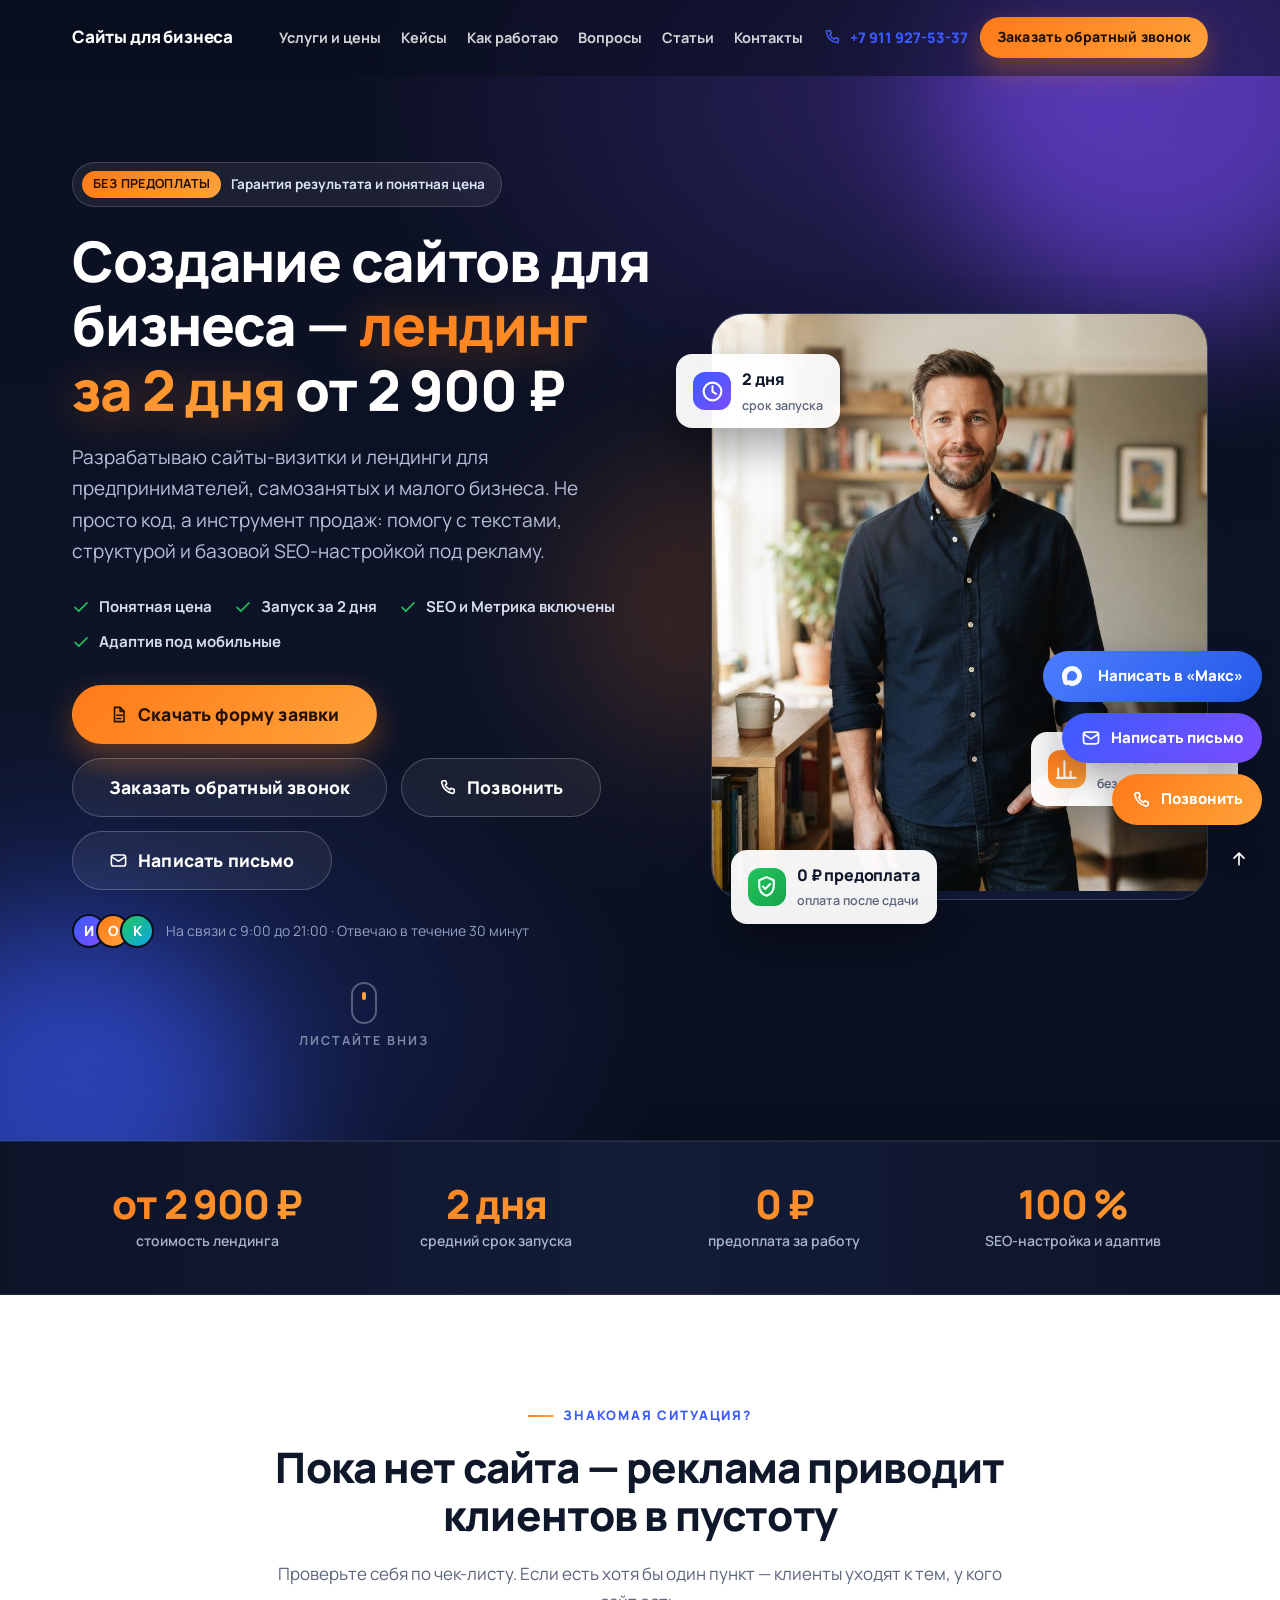
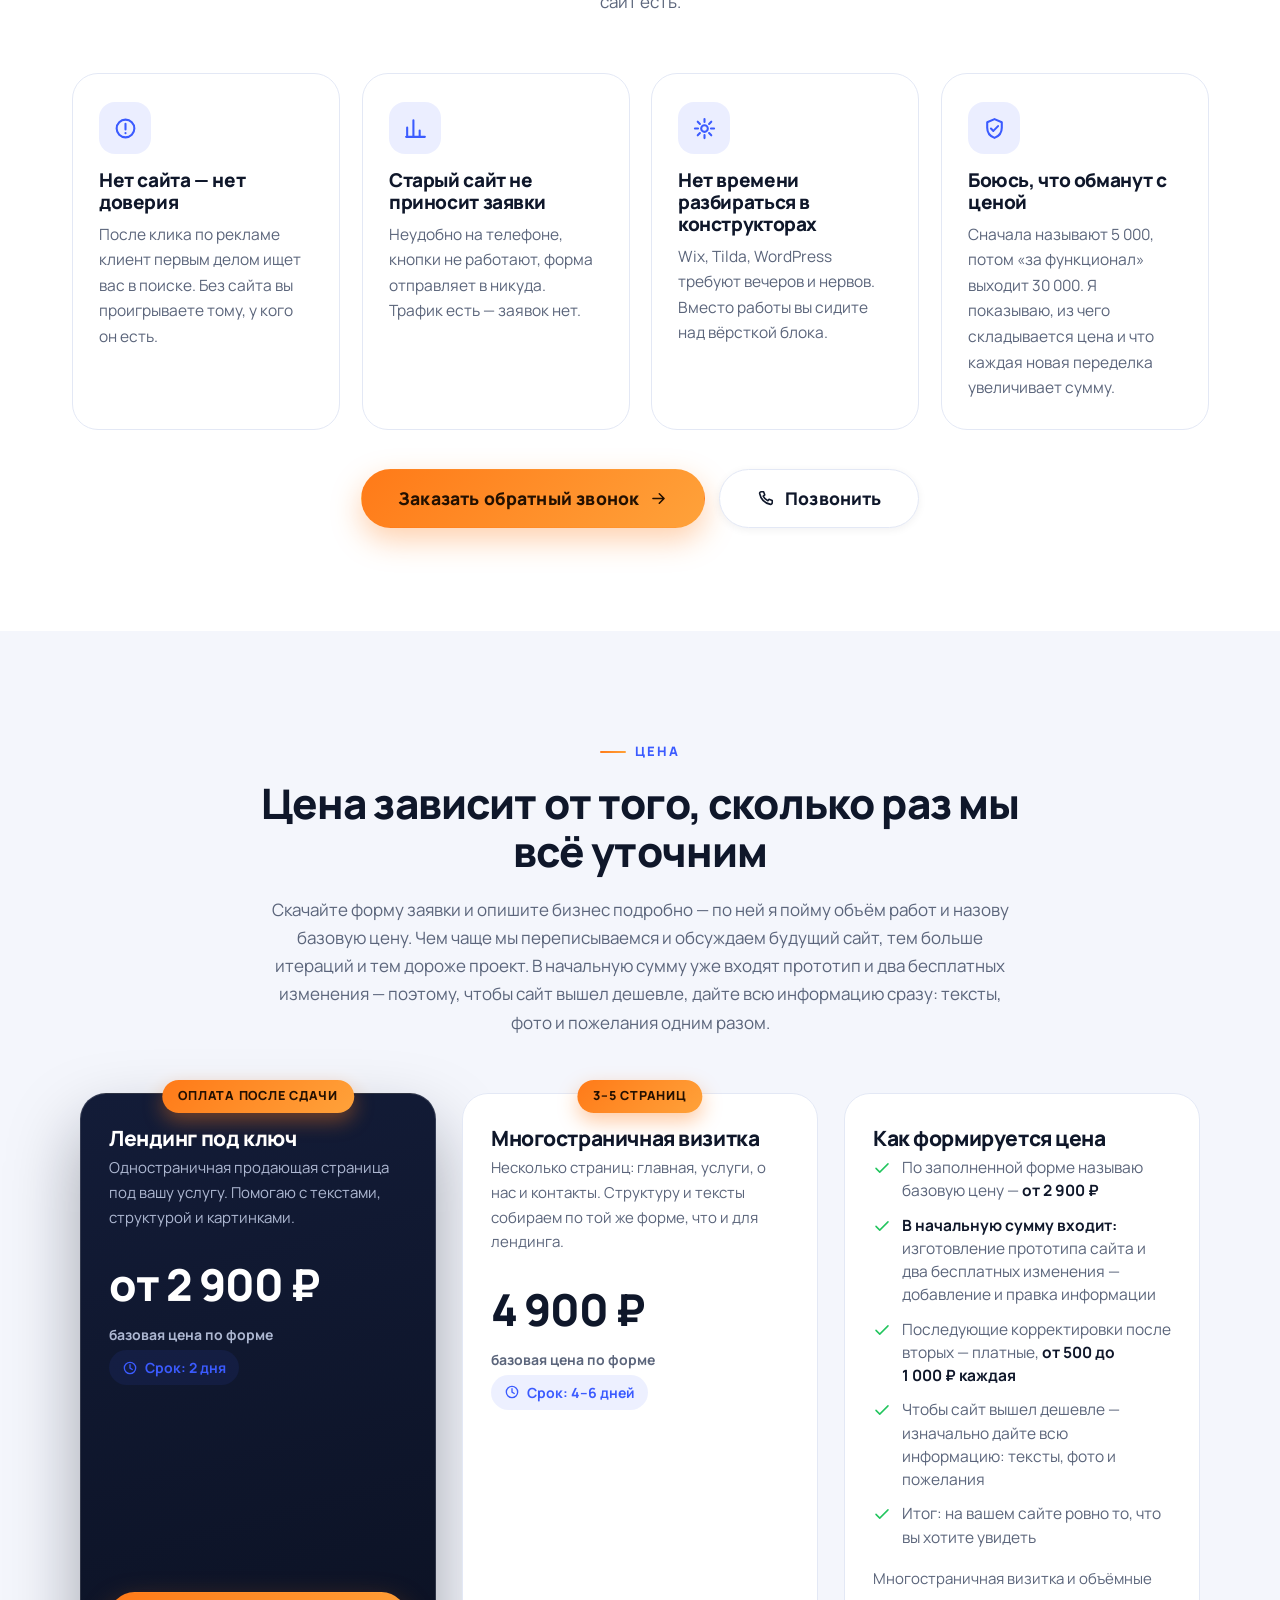
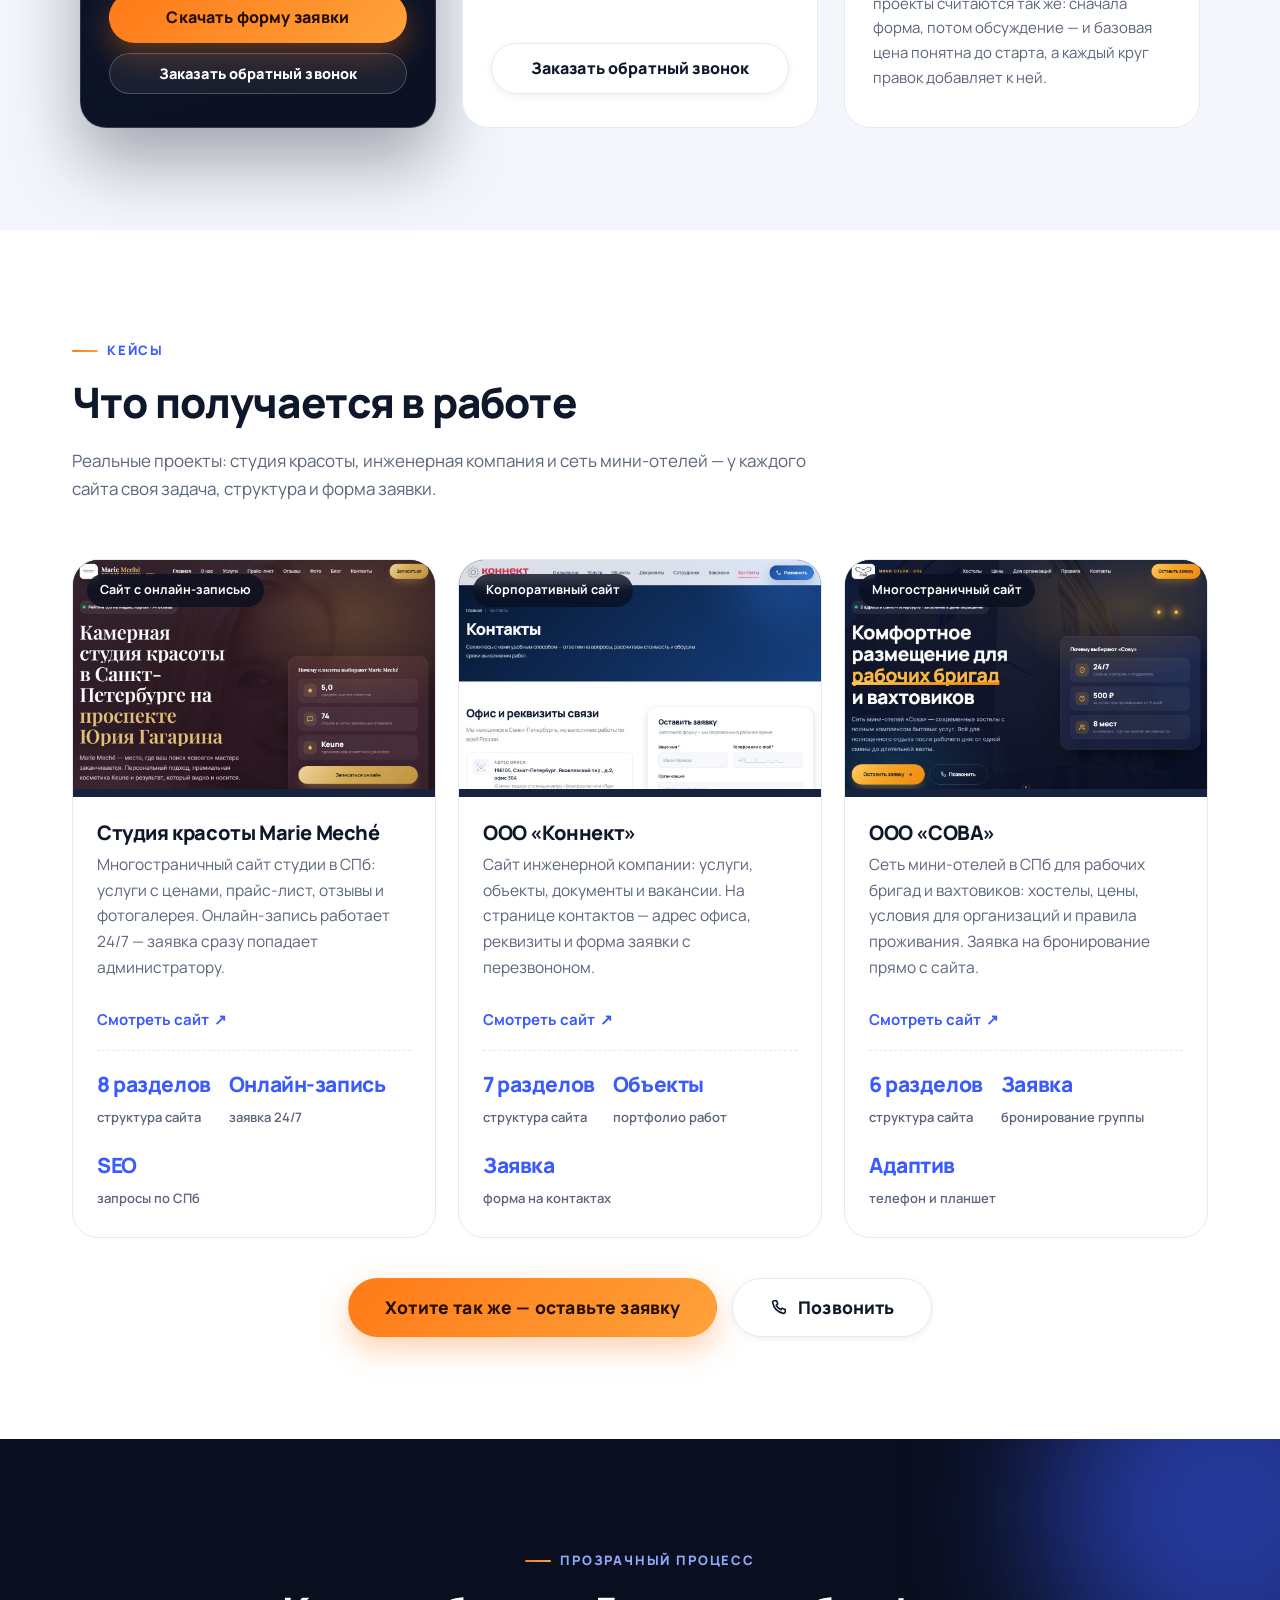
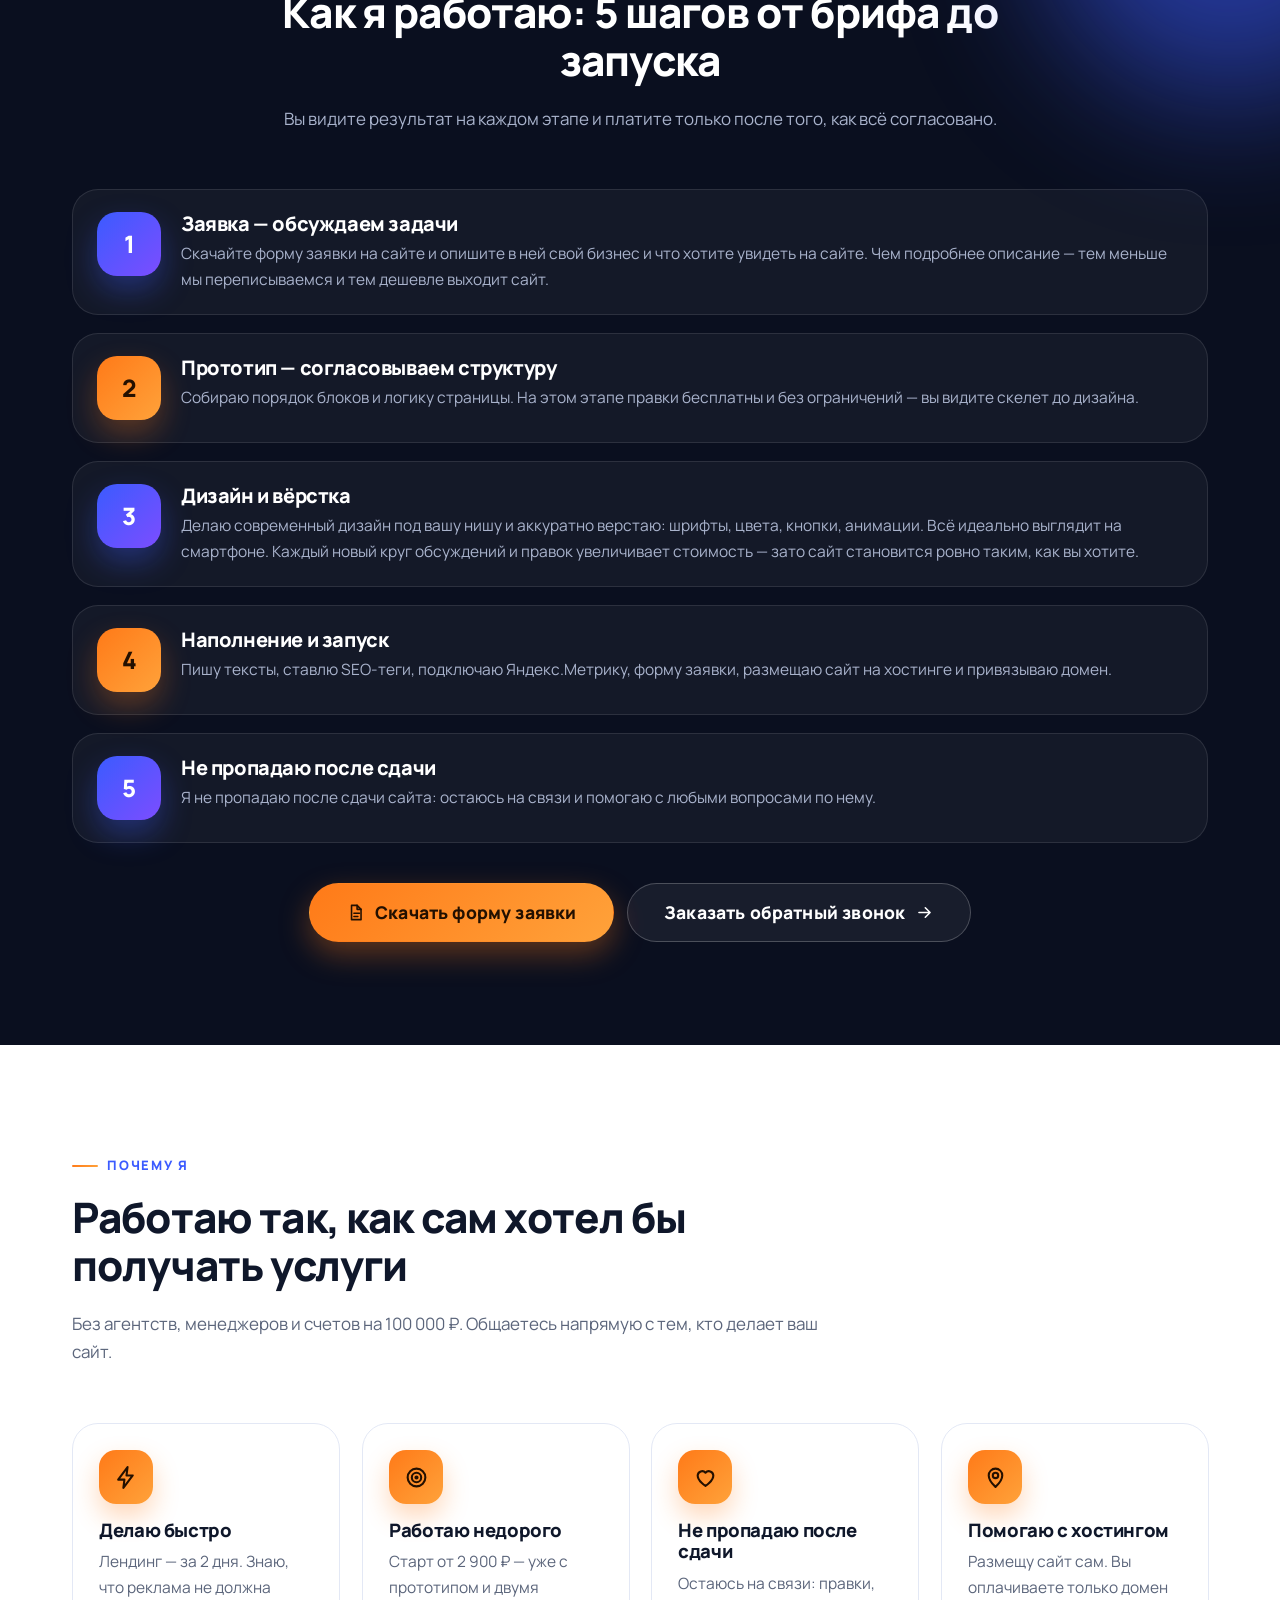
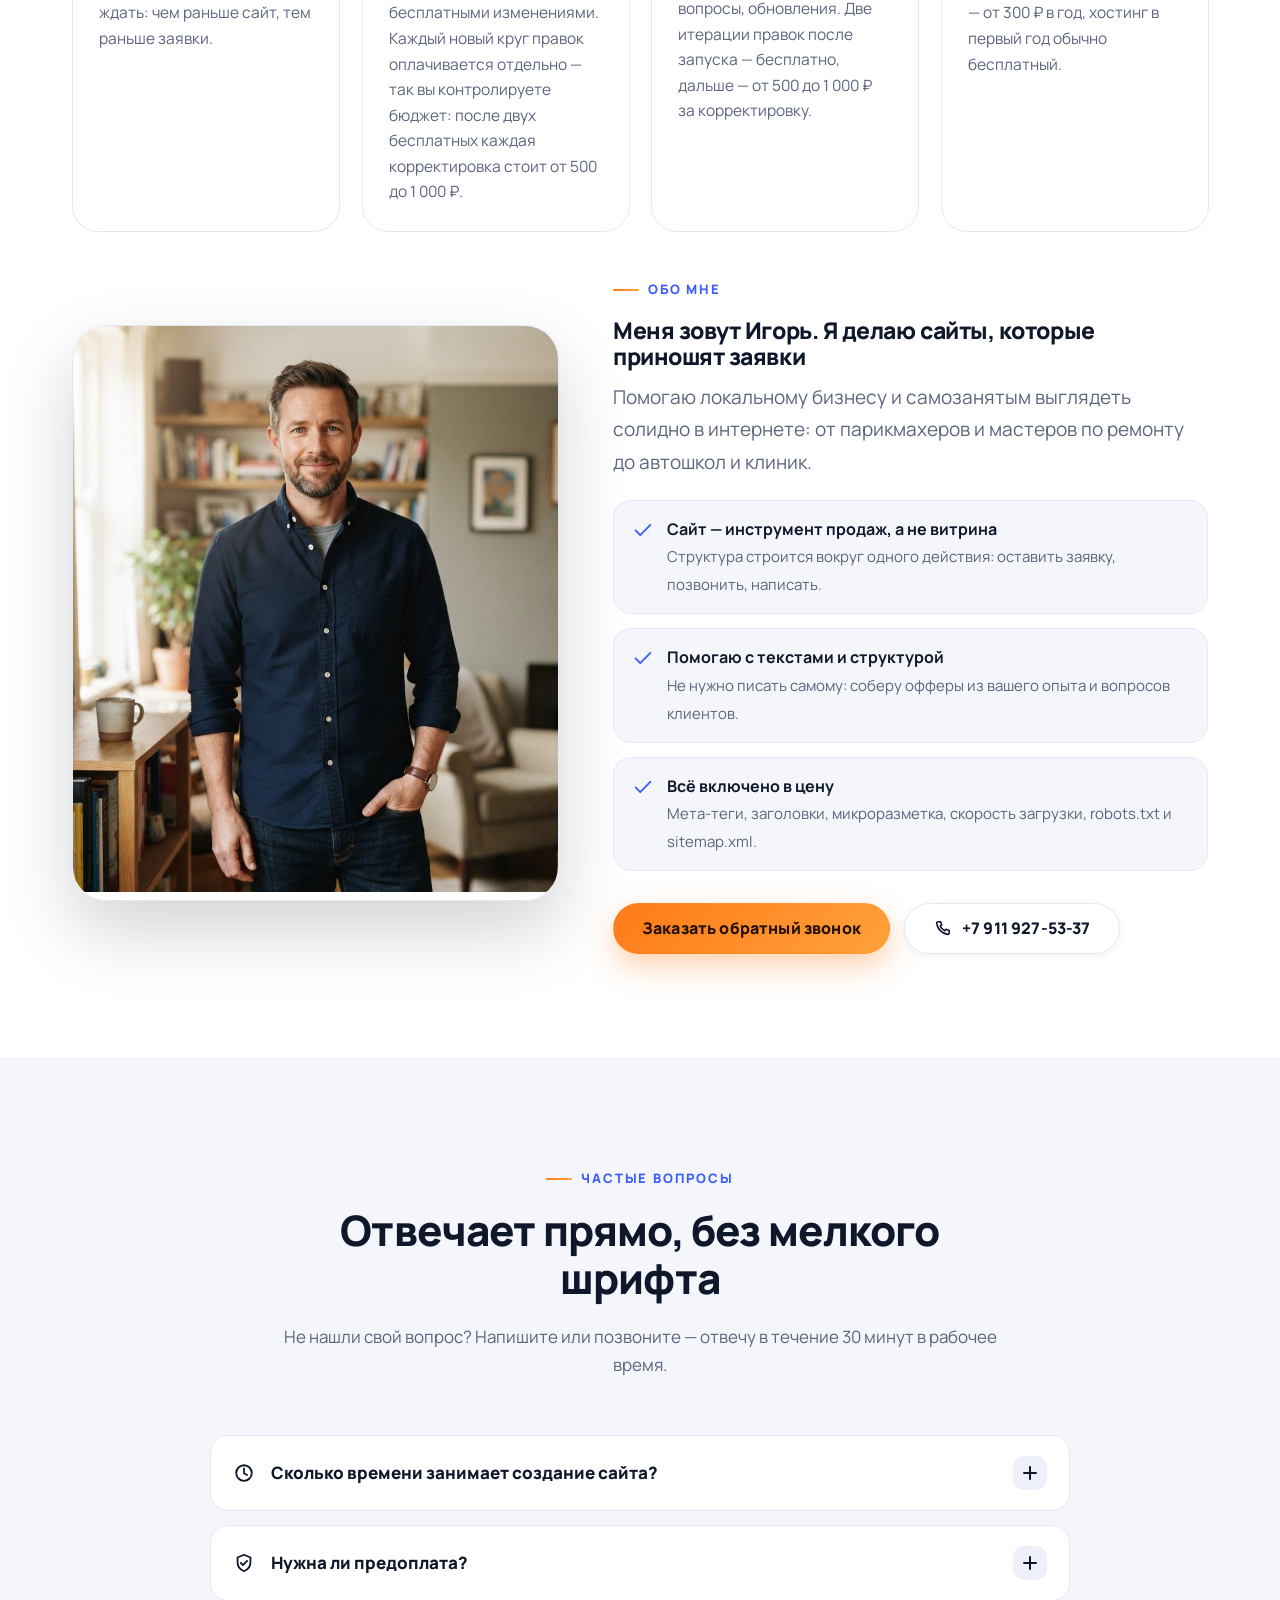
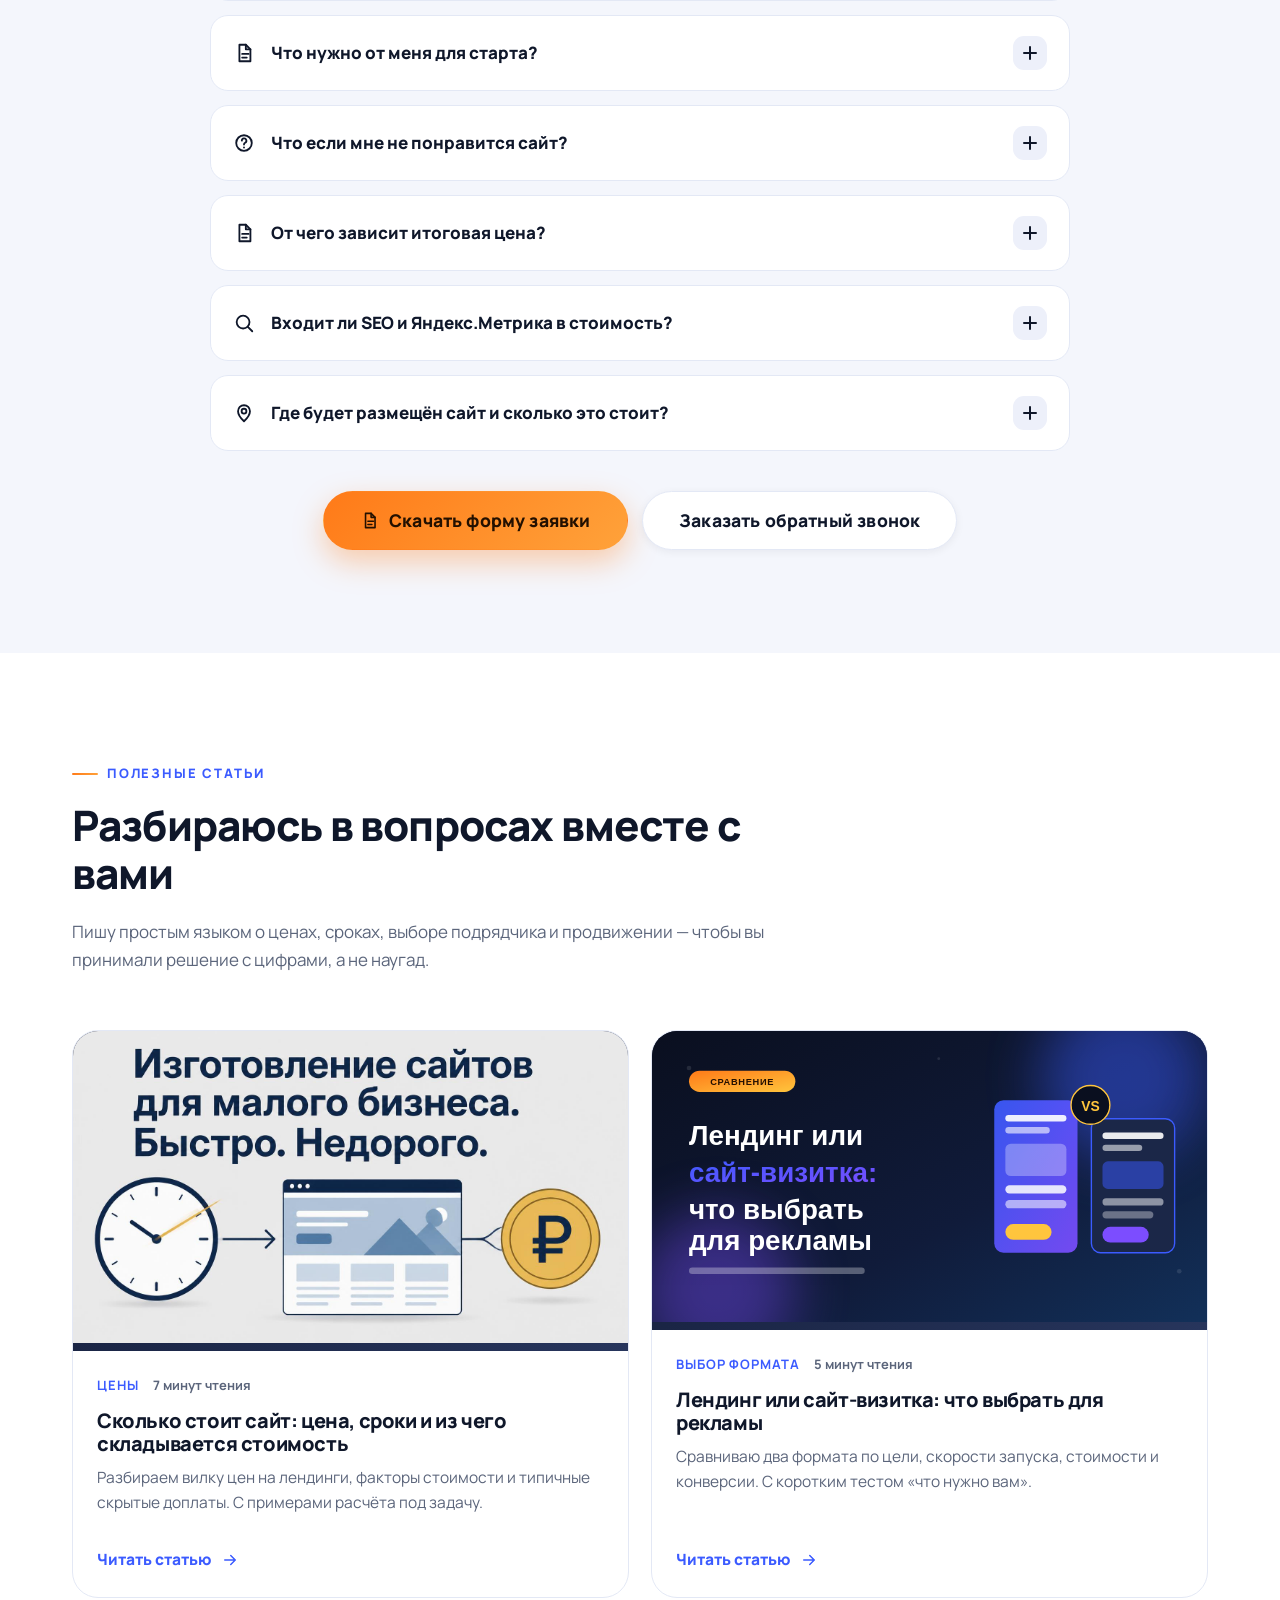
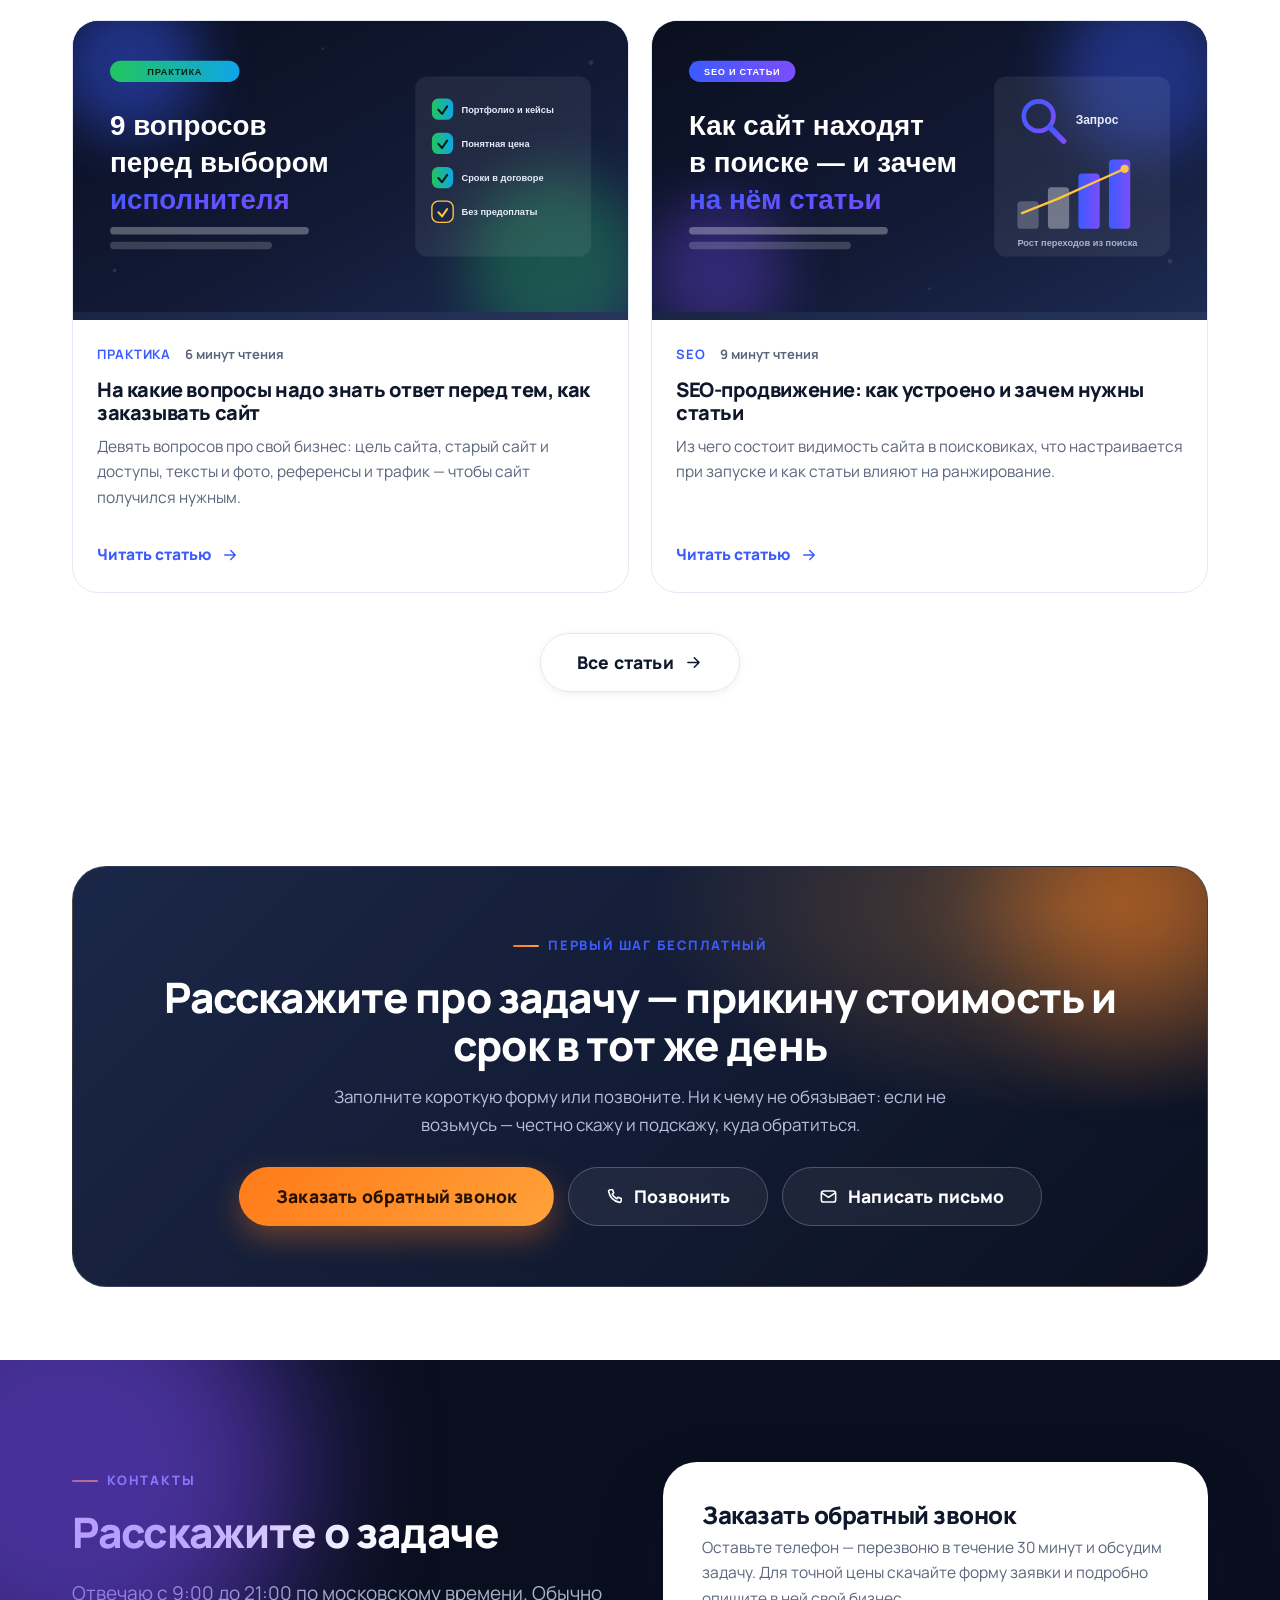
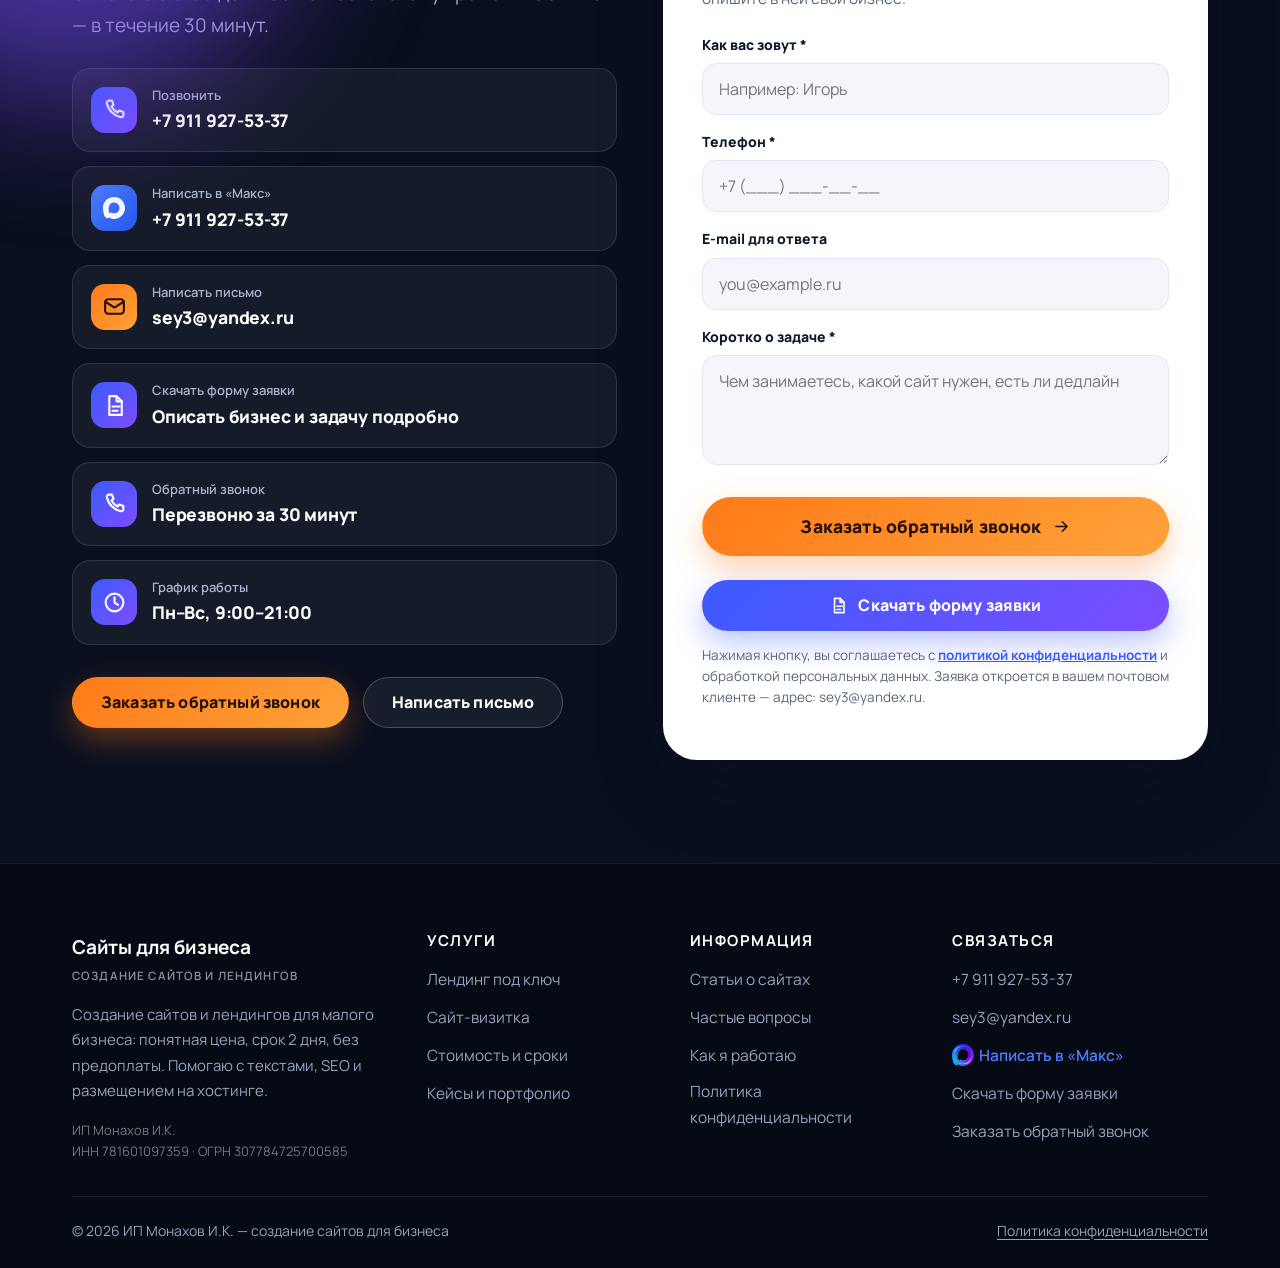
==== commit c3ab8326: "Футер: «© 2026 ИП Монахов И.К.» на всех страницах, убрана строка «Исходный код проекта» и ссылка на " ====
--- a/index.html
+++ b/index.html
@@ -407,16 +407,16 @@
 
           <article class="case reveal" style="--d:.12s">
             <div class="case__img">
-              <a href="https://system785.github.io/connekt/kontakty.html" target="_blank" rel="noopener" tabindex="-1" aria-hidden="true">
+              <a href="https://system785.github.io/connekt/index.html" target="_blank" rel="noopener" tabindex="-1" aria-hidden="true">
                 <img src="img/case-connekt.jpg" width="1200" height="760" loading="lazy"
                      alt="Страница контактов корпоративного сайта ООО «Коннект»: адрес, телефон и форма заявки">
               </a>
               <span class="case__badge">Корпоративный сайт</span>
             </div>
             <div class="case__body">
-              <h3><a class="case__title" href="https://system785.github.io/connekt/kontakty.html" target="_blank" rel="noopener">ООО «Коннект»</a></h3>
+              <h3><a class="case__title" href="https://system785.github.io/connekt/index.html" target="_blank" rel="noopener">ООО «Коннект»</a></h3>
               <p>Сайт инженерной компании: услуги, объекты, документы и вакансии. На странице контактов — адрес офиса, реквизиты и форма заявки с перезвононом.</p>
-              <a class="case__link" href="https://system785.github.io/connekt/kontakty.html" target="_blank" rel="noopener">Смотреть сайт <span aria-hidden="true">↗</span></a>
+              <a class="case__link" href="https://system785.github.io/connekt/index.html" target="_blank" rel="noopener">Смотреть сайт <span aria-hidden="true">↗</span></a>
               <div class="case__metrics">
                 <div><b>7 разделов</b><span>структура сайта</span></div>
                 <div><b>Объекты</b><span>портфолио работ</span></div>
@@ -975,12 +975,8 @@
       </div>
 
       <div class="footer__bottom">
-        <span>© <span data-year>2026</span> Игорь — создание сайтов для бизнеса</span>
+        <span>© <span data-year>2026</span> ИП Монахов И.К. — создание сайтов для бизнеса</span>
         <span><a href="privacy.html">Политика конфиденциальности</a></span>
-        <span class="footer__dev">
-          Исходный код проекта:
-          <a href="https://github.com/system785/Landing-Site" target="_blank" rel="noopener">github.com/system785/Landing-Site</a>
-        </span>
       </div>
     </div>
   </footer>
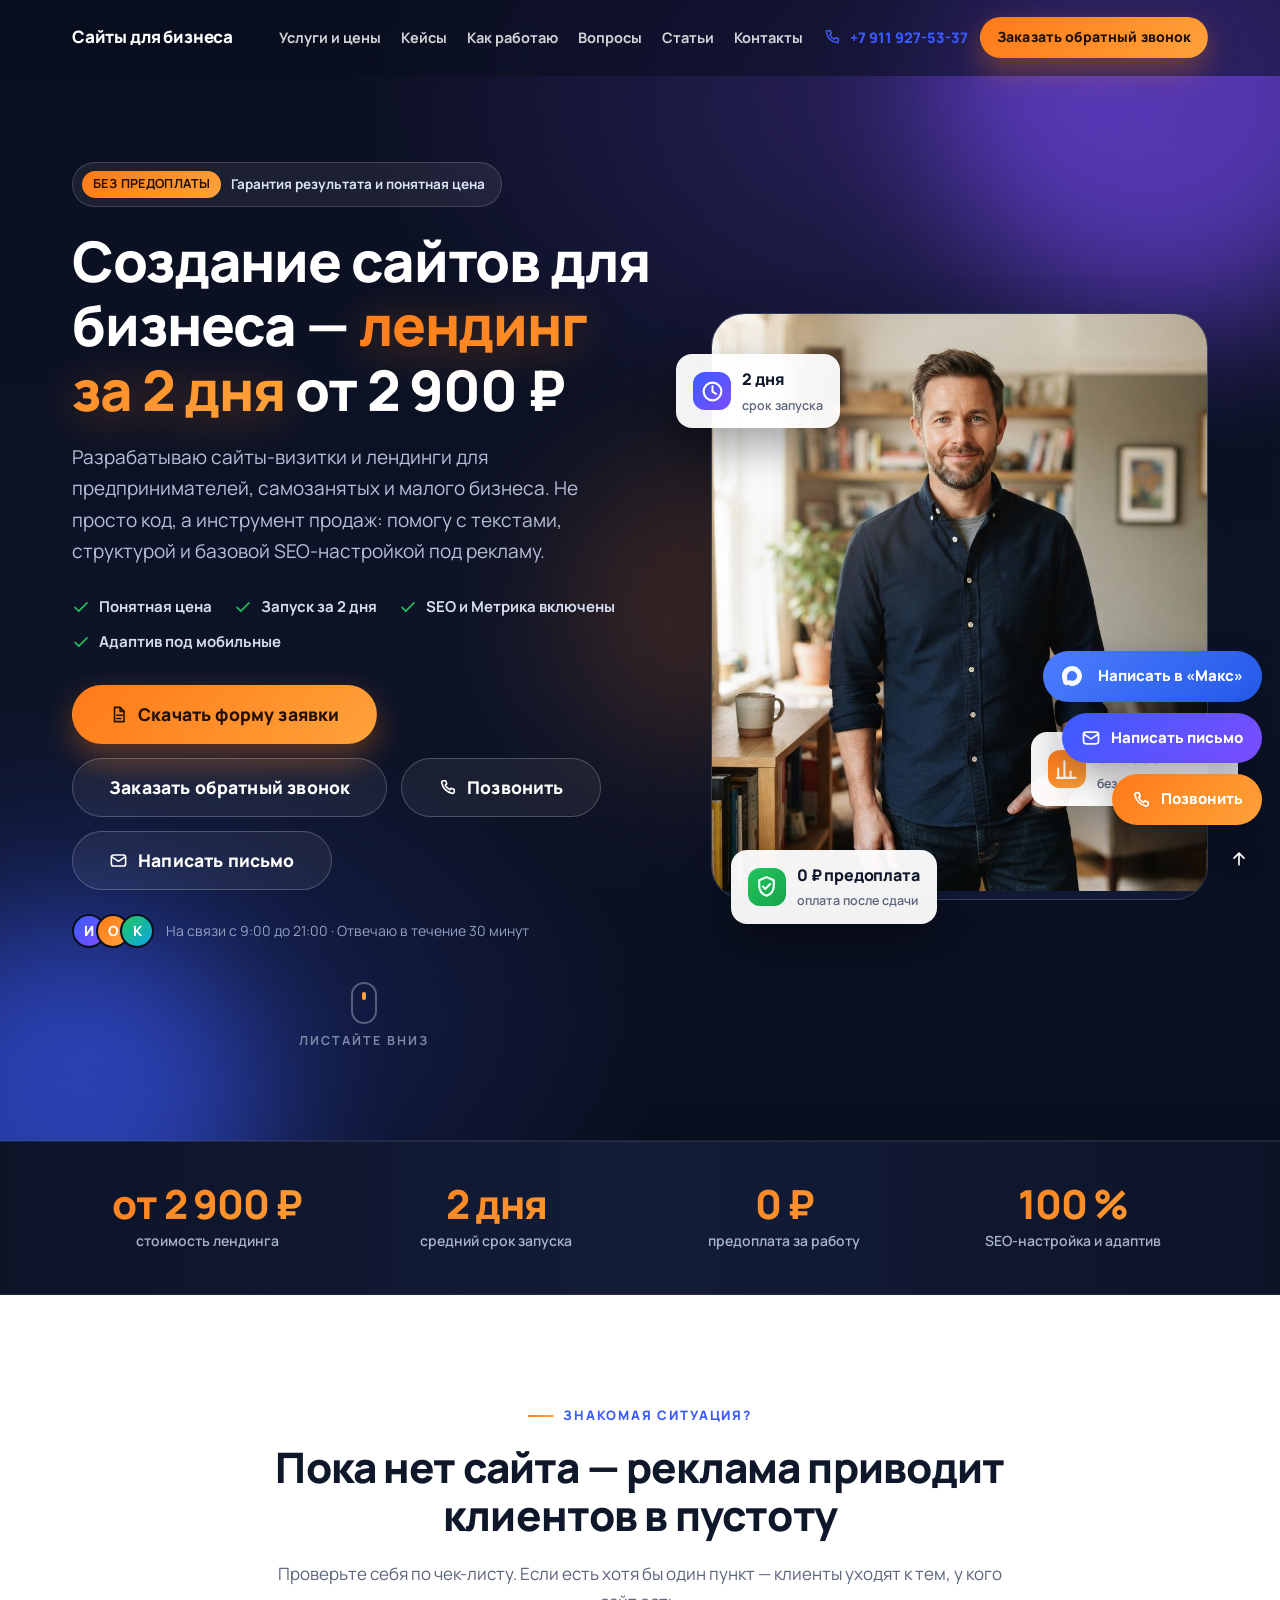
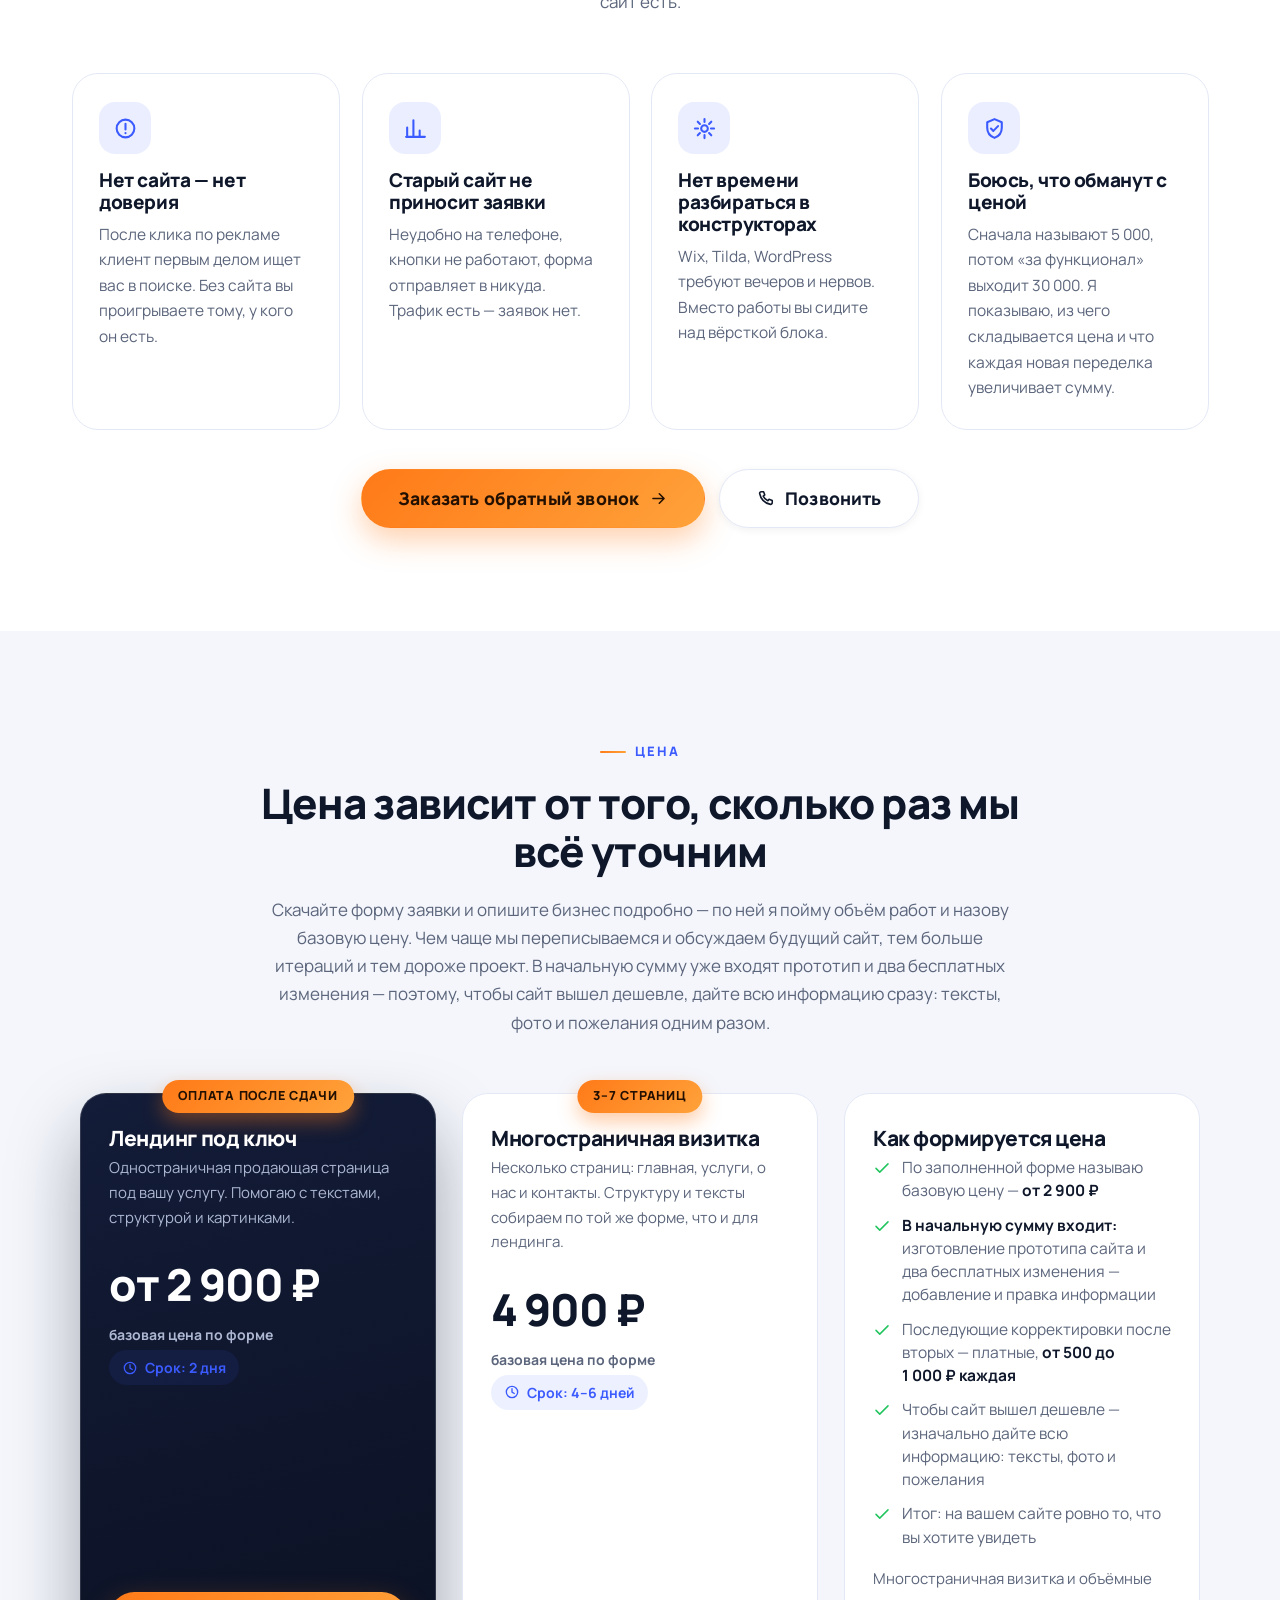
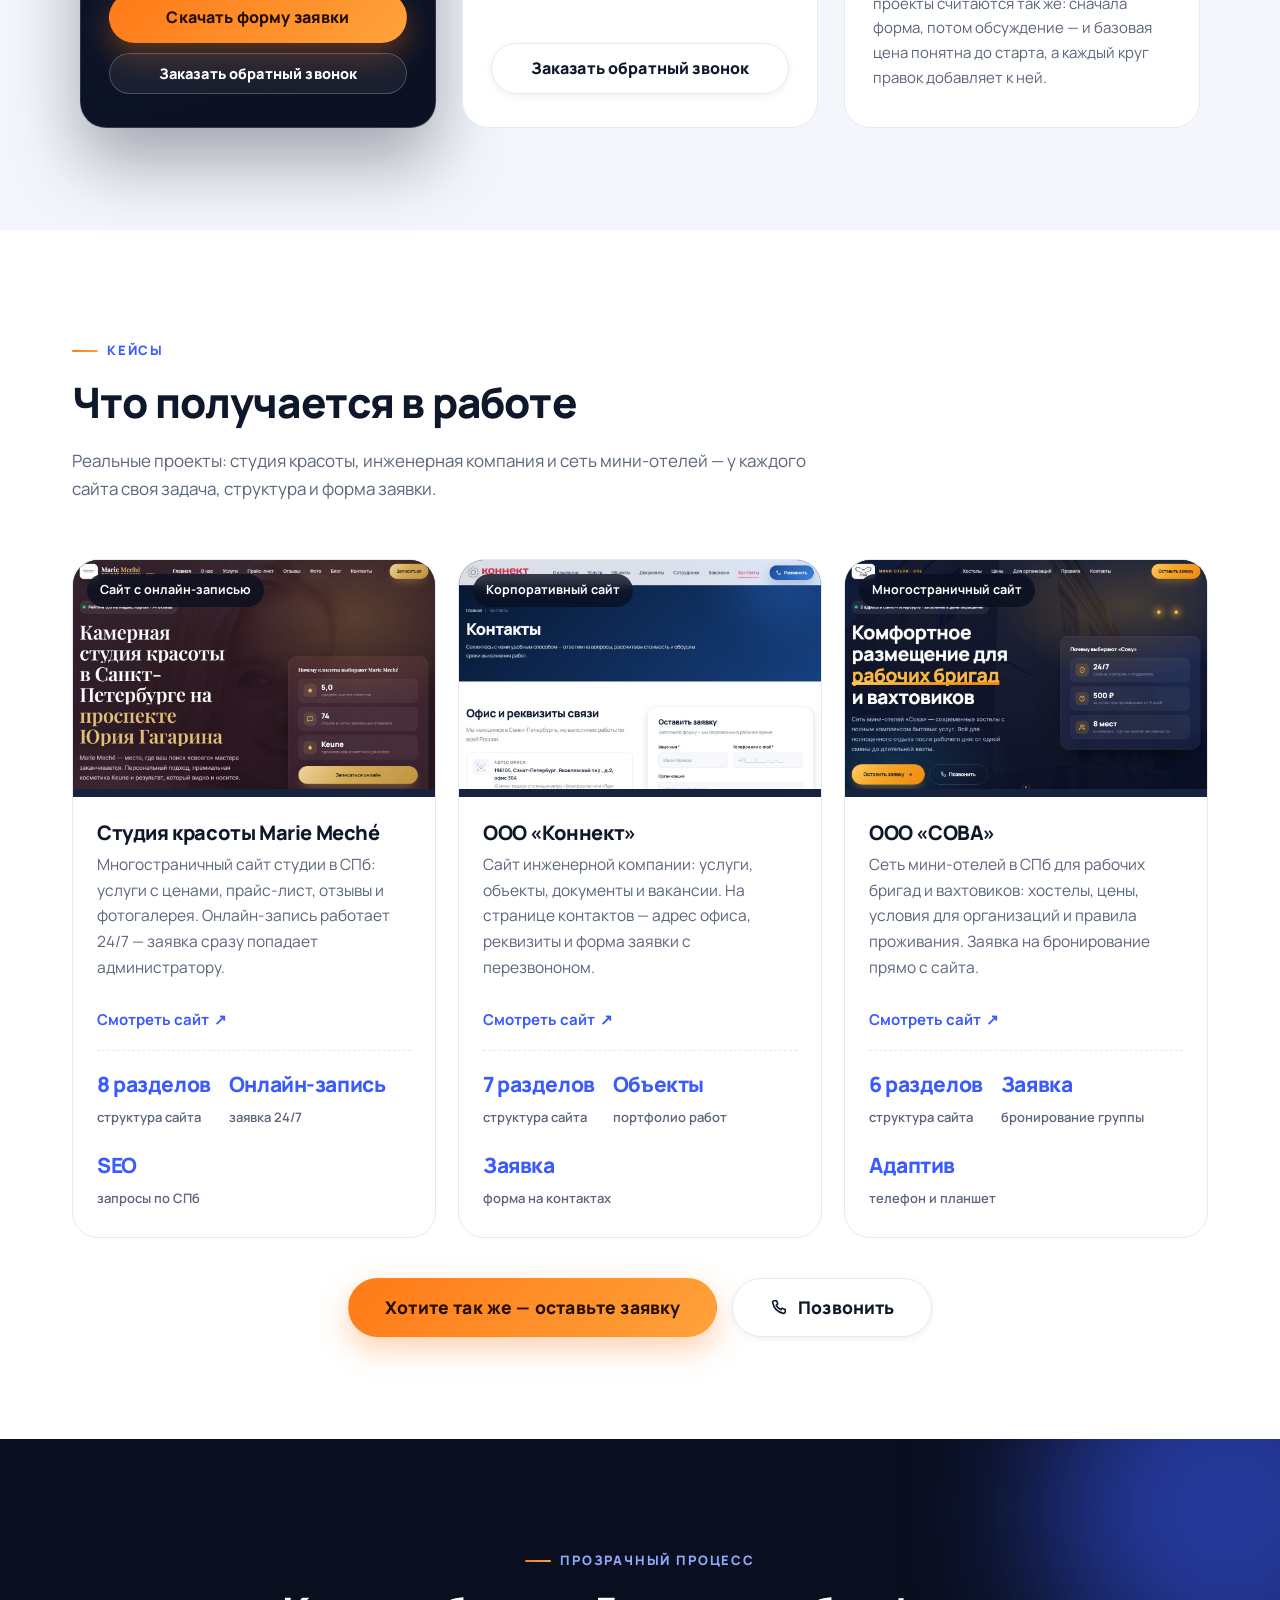
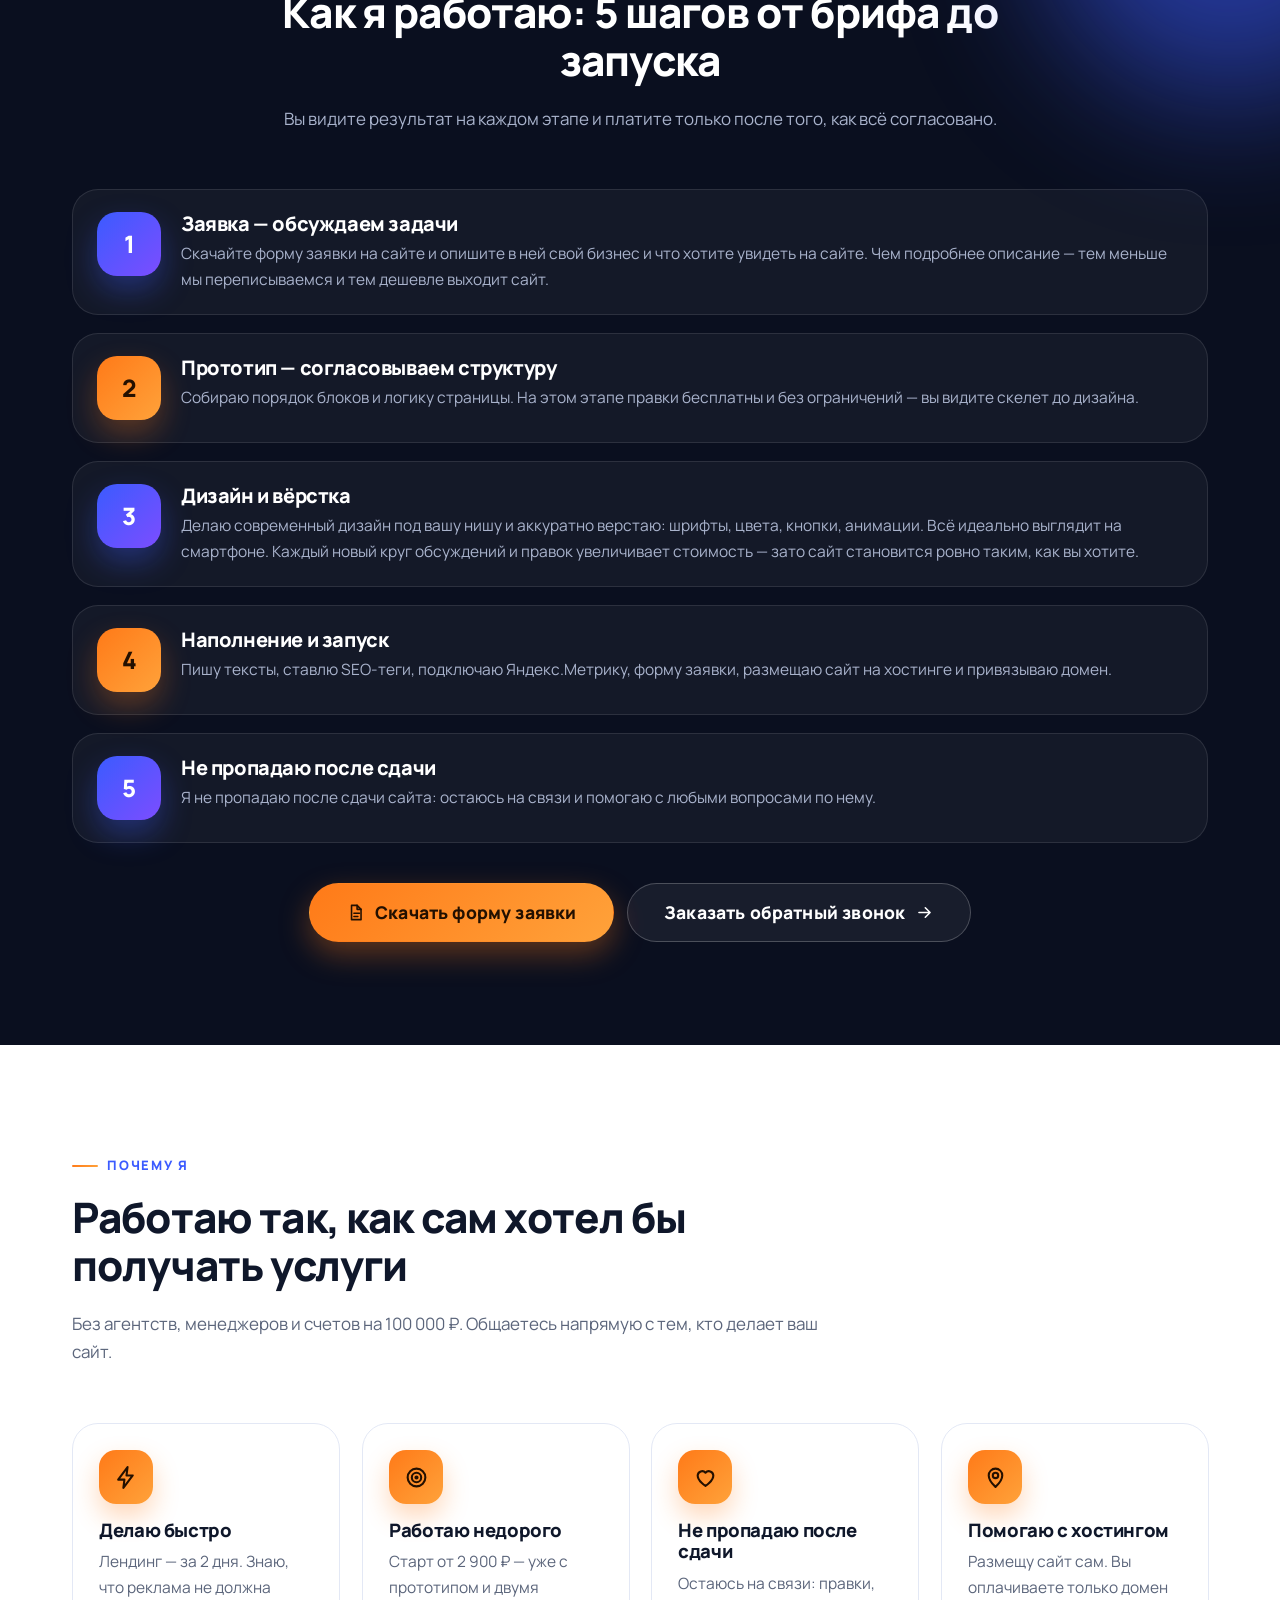
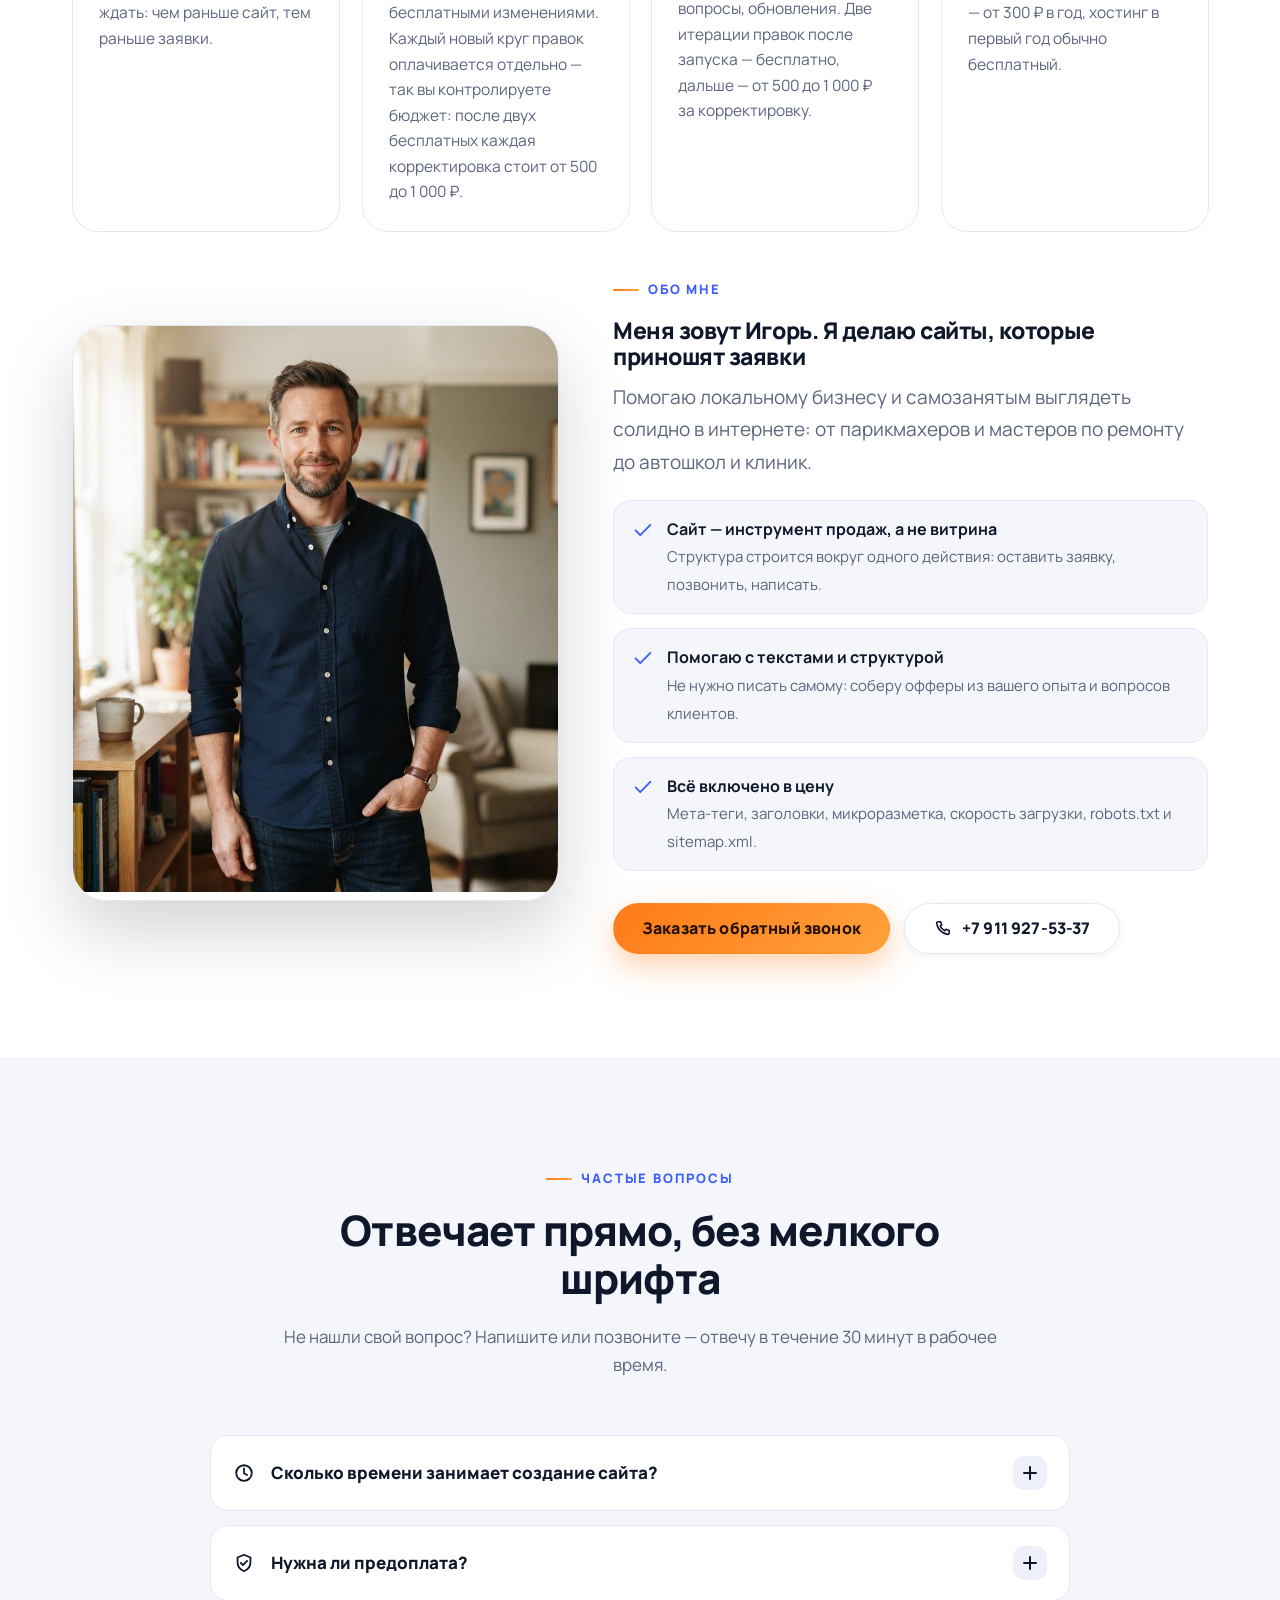
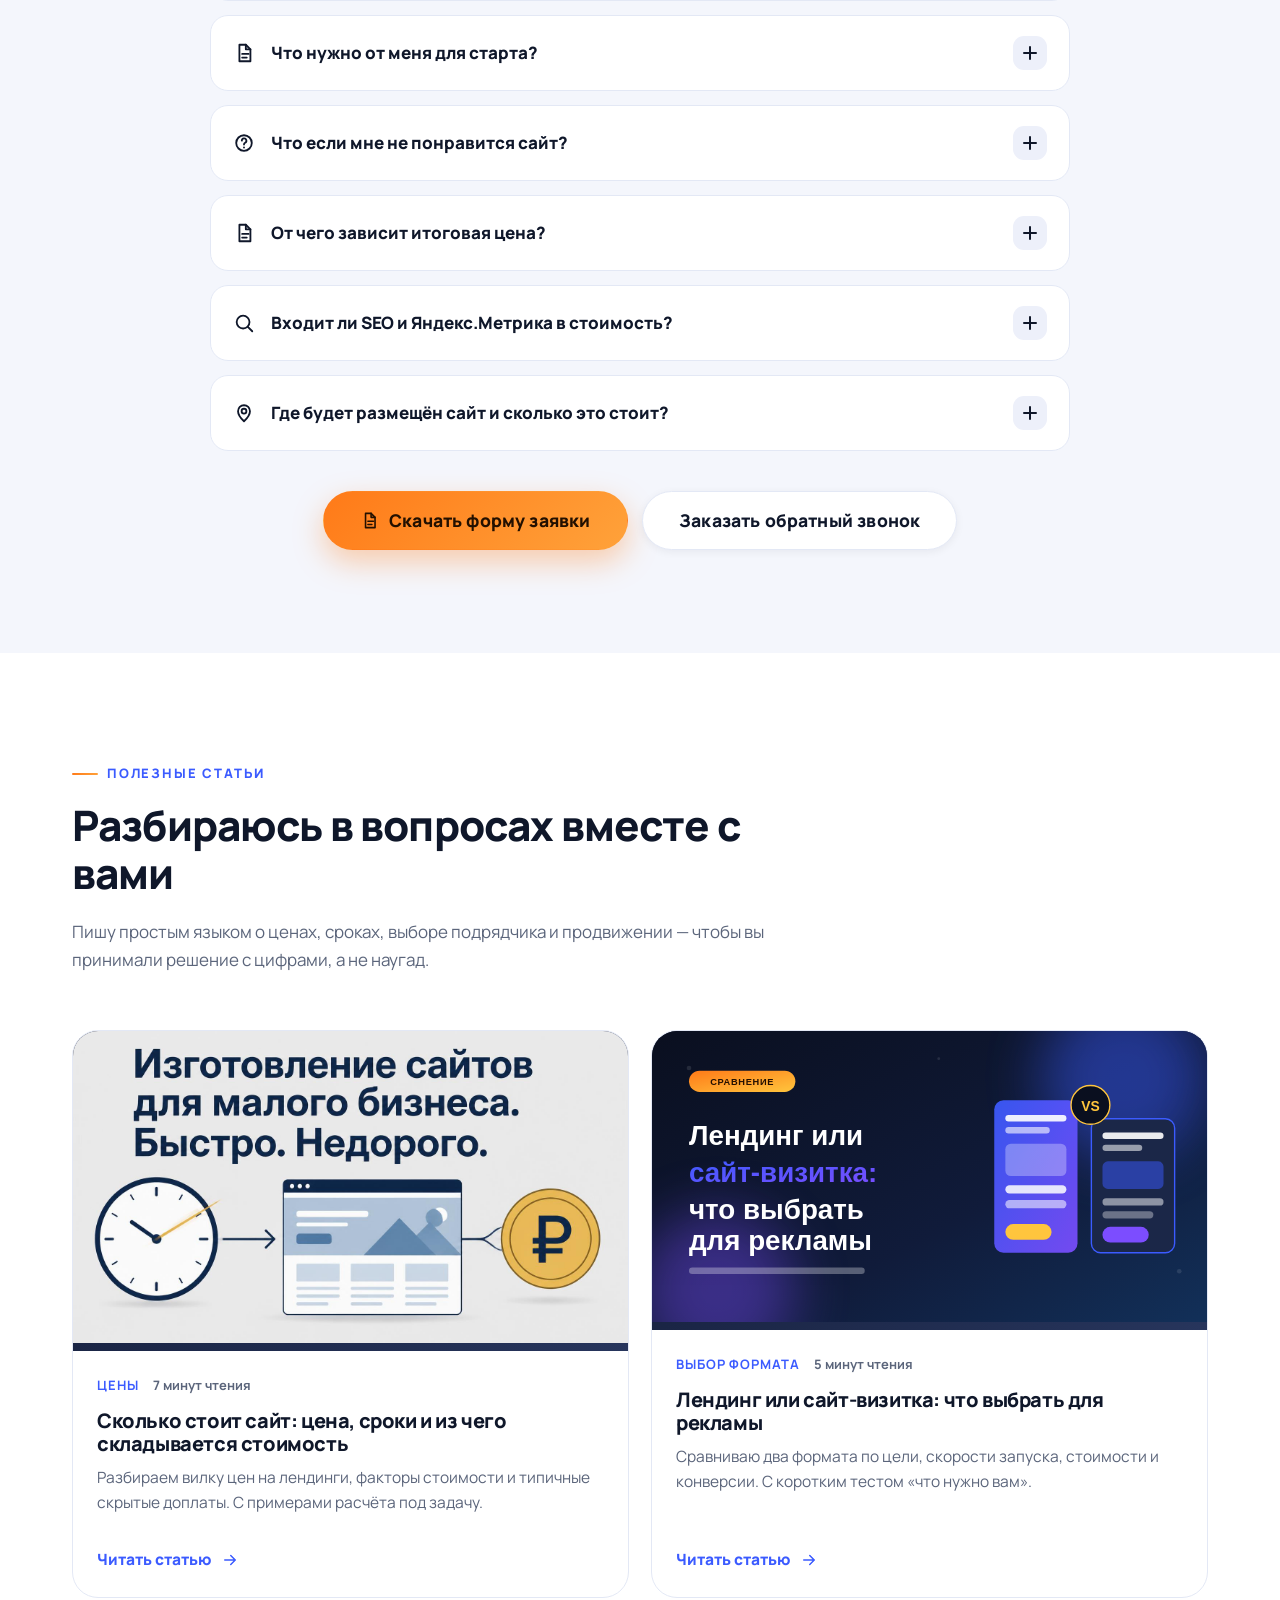
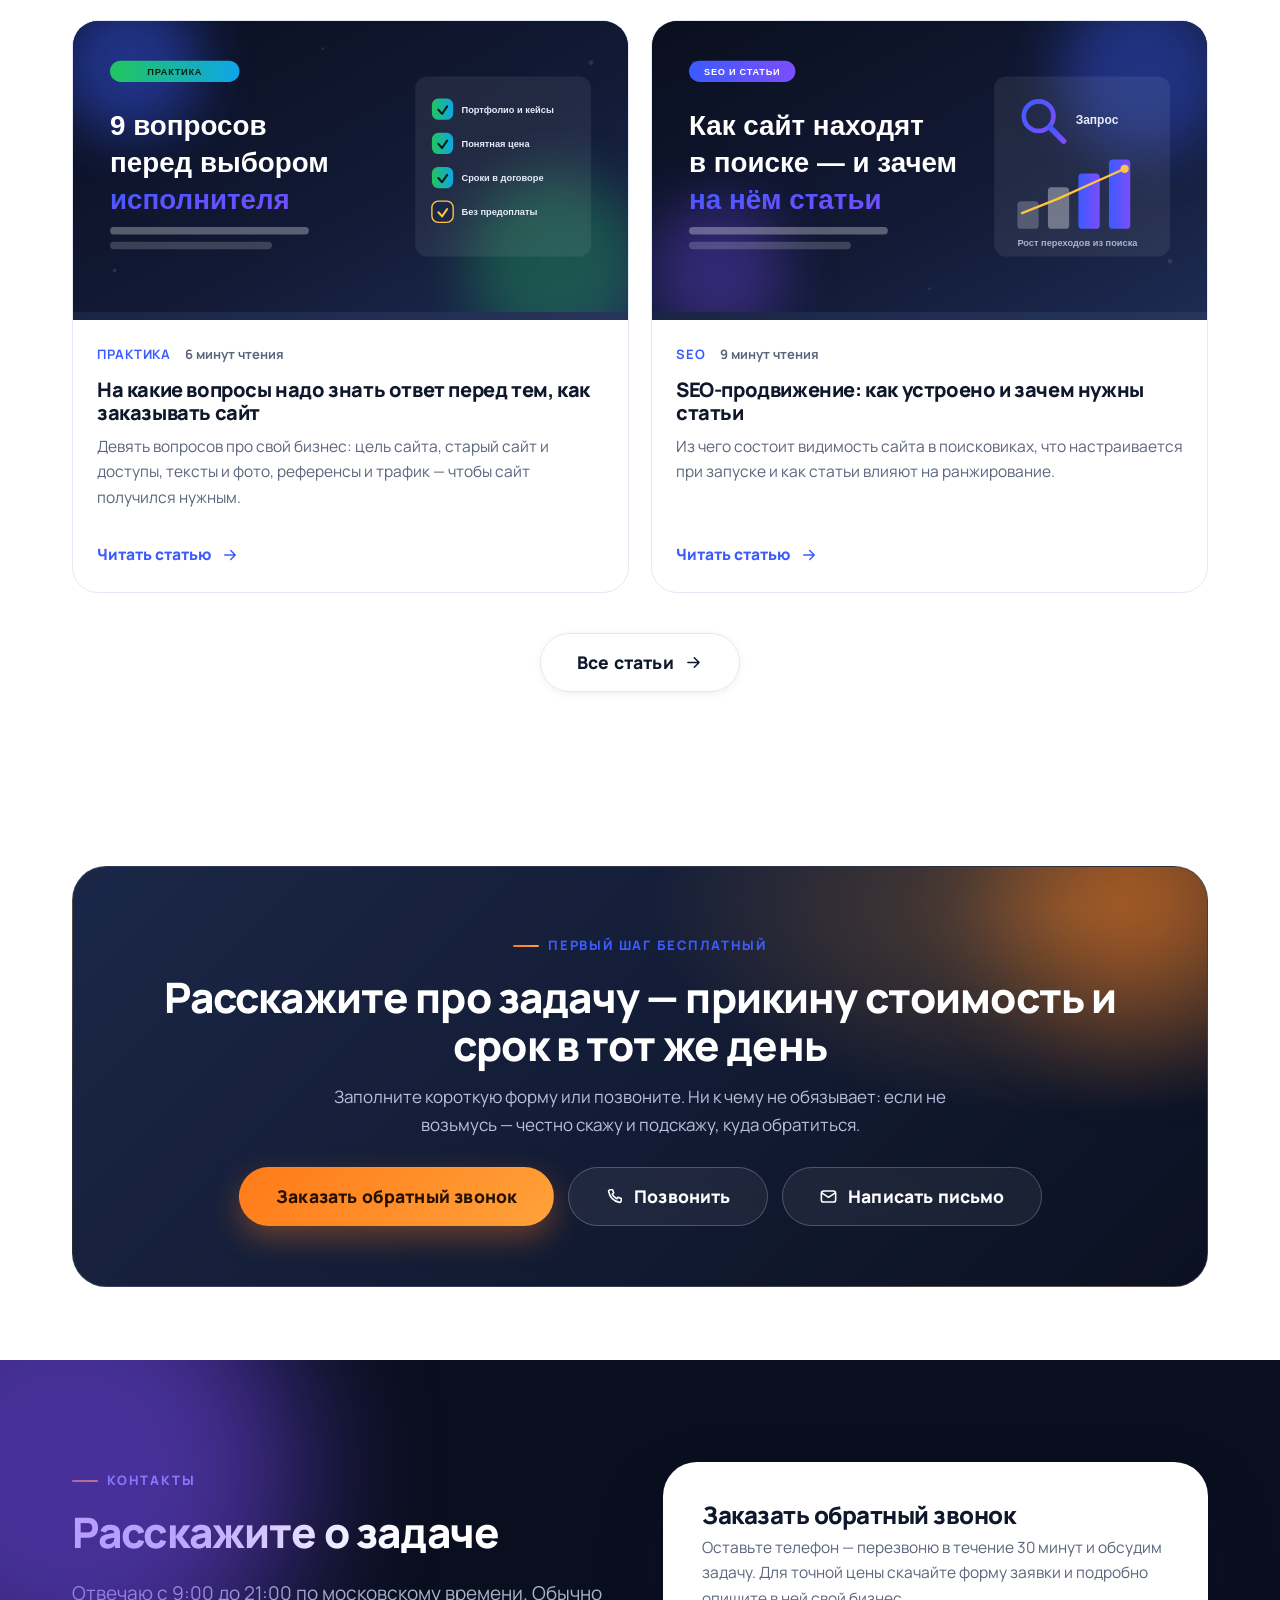
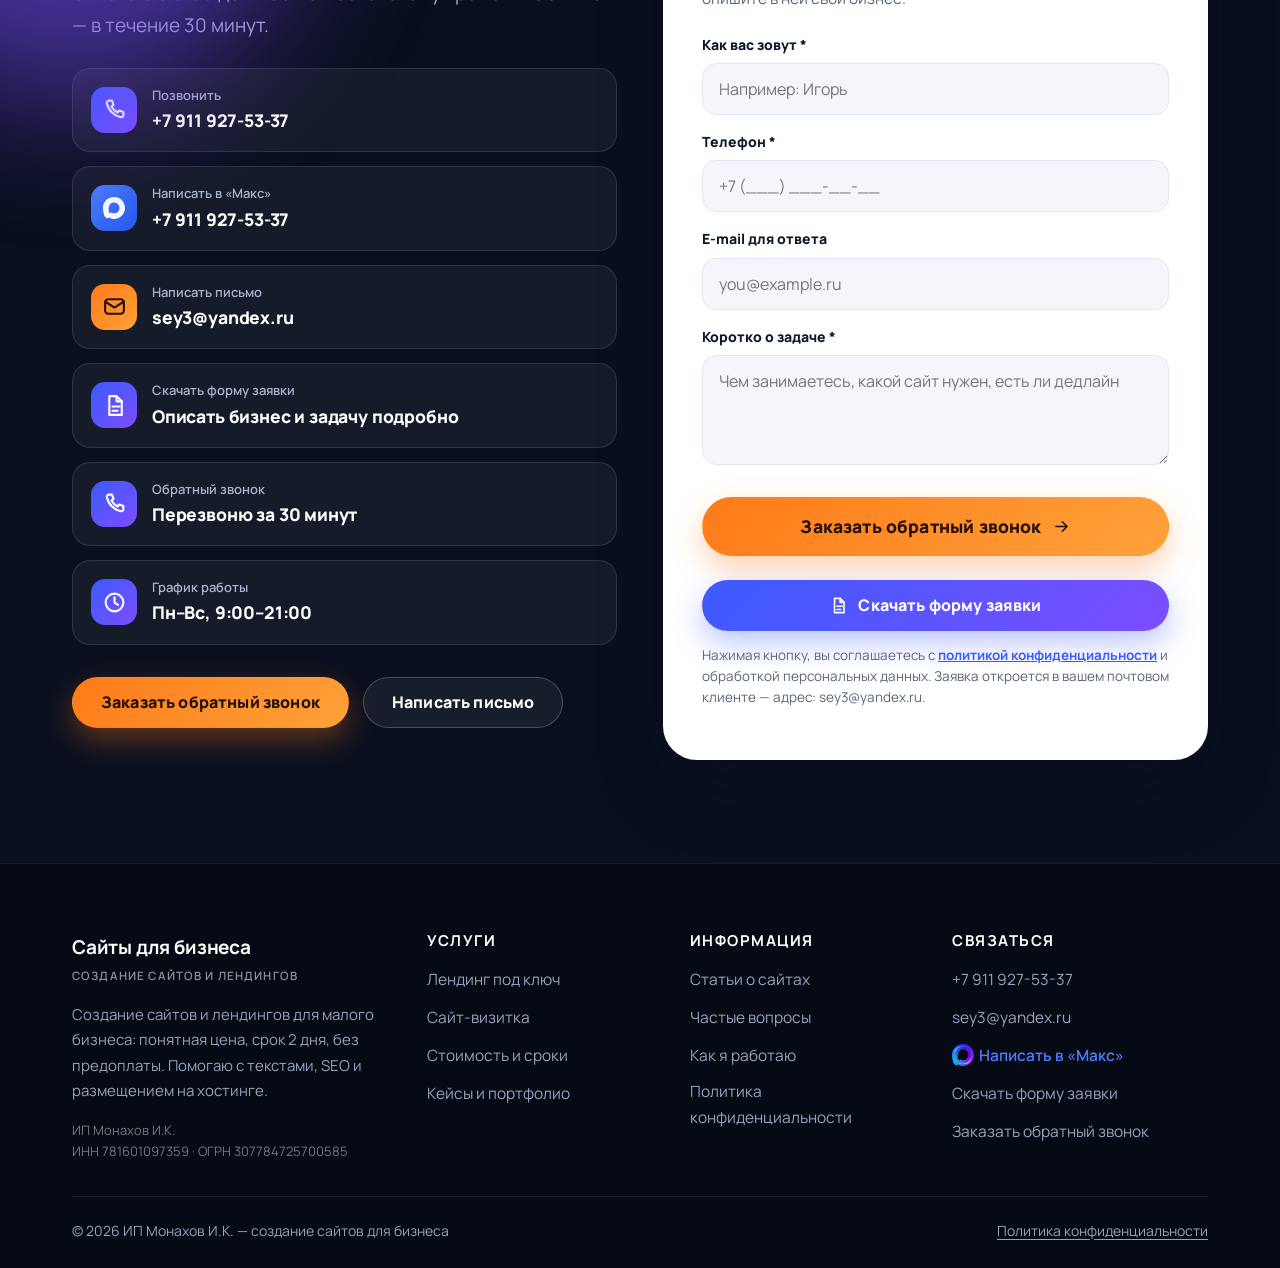
==== commit 8b3dec7e: "Цена: визитка «3–7 страниц» (таб цены, FAQ, JSON-LD, таблица статьи)" ====
--- a/index.html
+++ b/index.html
@@ -83,7 +83,7 @@
       {
         "@type": "Question",
         "name": "Сколько времени занимает создание сайта?",
-        "acceptedAnswer": {"@type": "Answer", "text": "Лендинг готов за 2 дня после согласования брифа. Сайт-визитка с 3–5 страницами — за 4–6 дней."}
+        "acceptedAnswer": {"@type": "Answer", "text": "Лендинг готов за 2 дня после согласования брифа. Сайт-визитка с 3–7 страницами — за 4–6 дней."}
       },
       {
         "@type": "Question",
@@ -348,7 +348,7 @@
           </article>
 
           <article class="price-card">
-            <span class="price-card__tag">3–5 страниц</span>
+            <span class="price-card__tag">3–7 страниц</span>
             <h3>Многостраничная визитка</h3>
             <p class="price-card__desc">Несколько страниц: главная, услуги, о нас и контакты. Структуру и тексты
               собираем по той же форме, что и для лендинга.</p>
@@ -608,7 +608,7 @@
             </button>
             <div class="faq__a">
               <div class="faq__a-inner">
-                Лендинг готов за <strong>2 дня</strong> после согласования брифа, сайт-визитка с 3–5 страницами — 4–6 дней.
+                Лендинг готов за <strong>2 дня</strong> после согласования брифа, сайт-визитка с 3–7 страницами — 4–6 дней.
                 Срочный запуск под рекламу возможен: скажите дедлайн в заявке, и я честно скажу, успеваю ли.
               </div>
             </div>
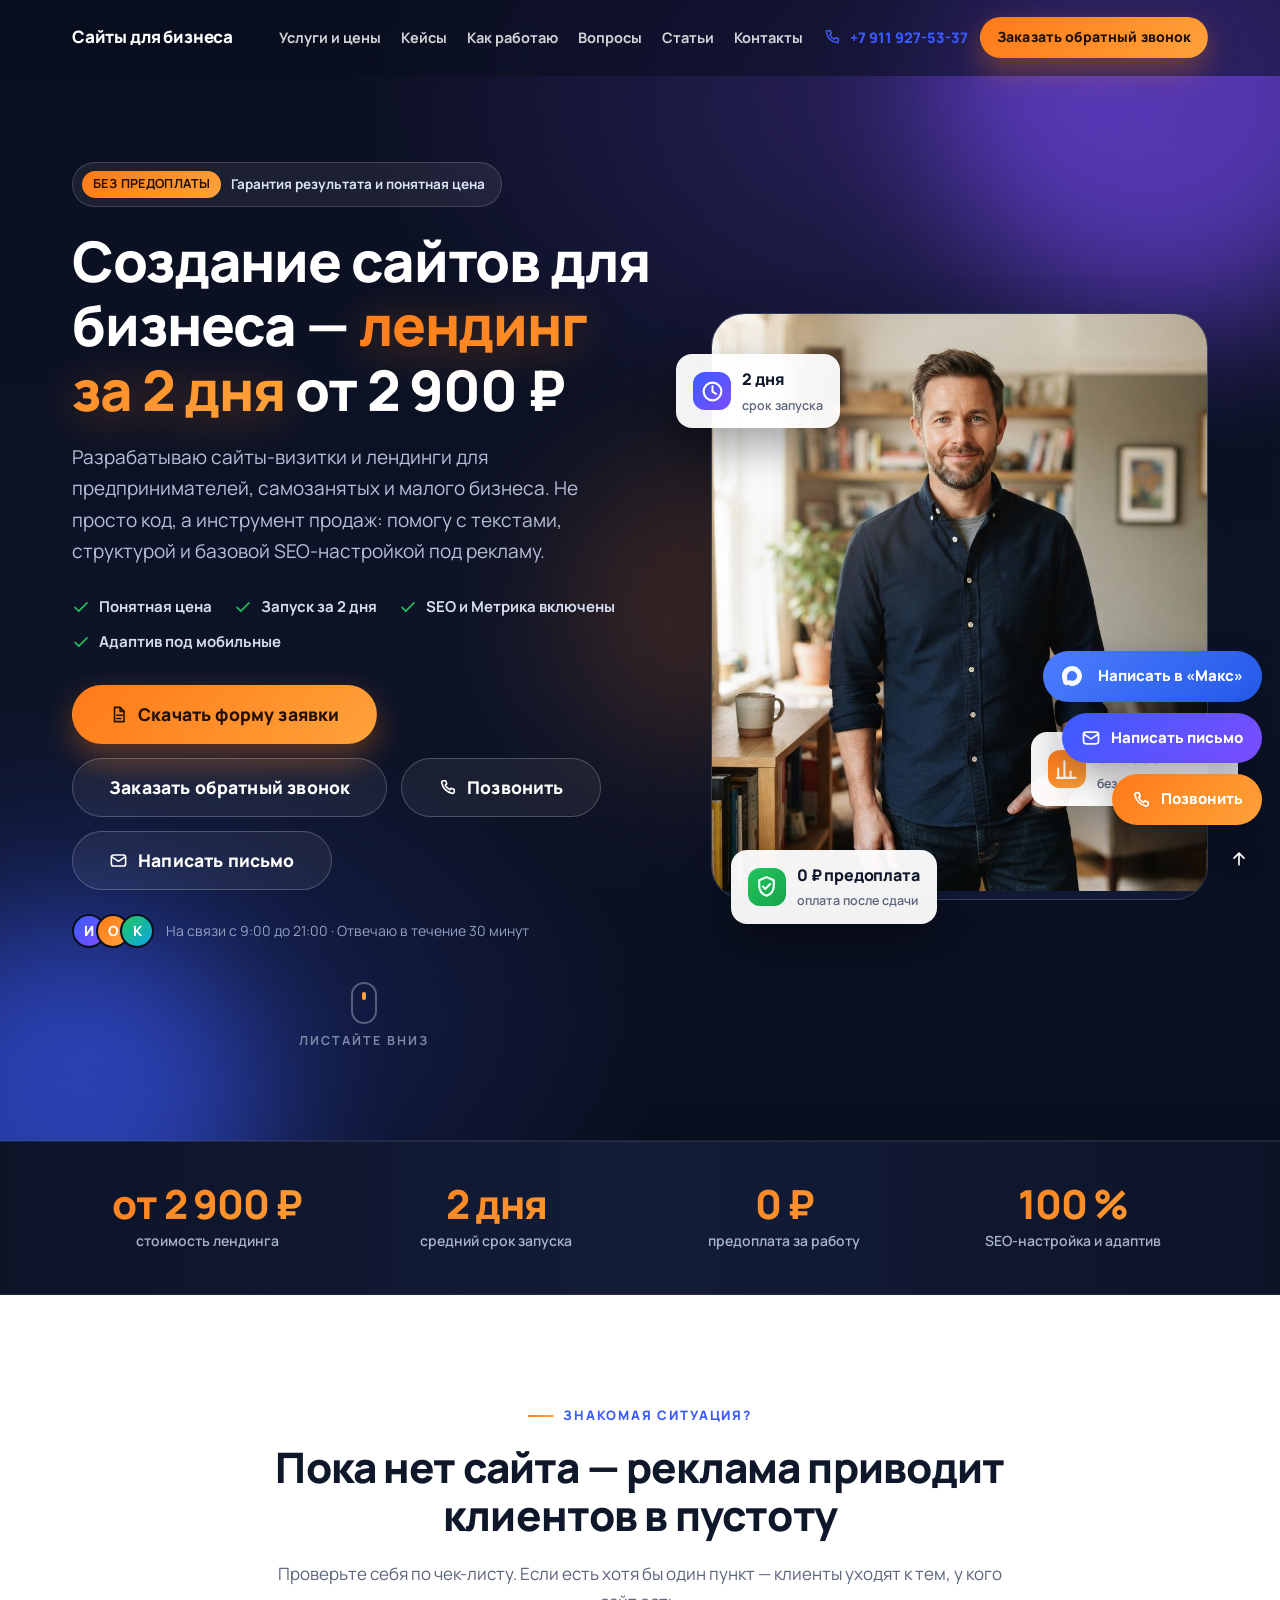
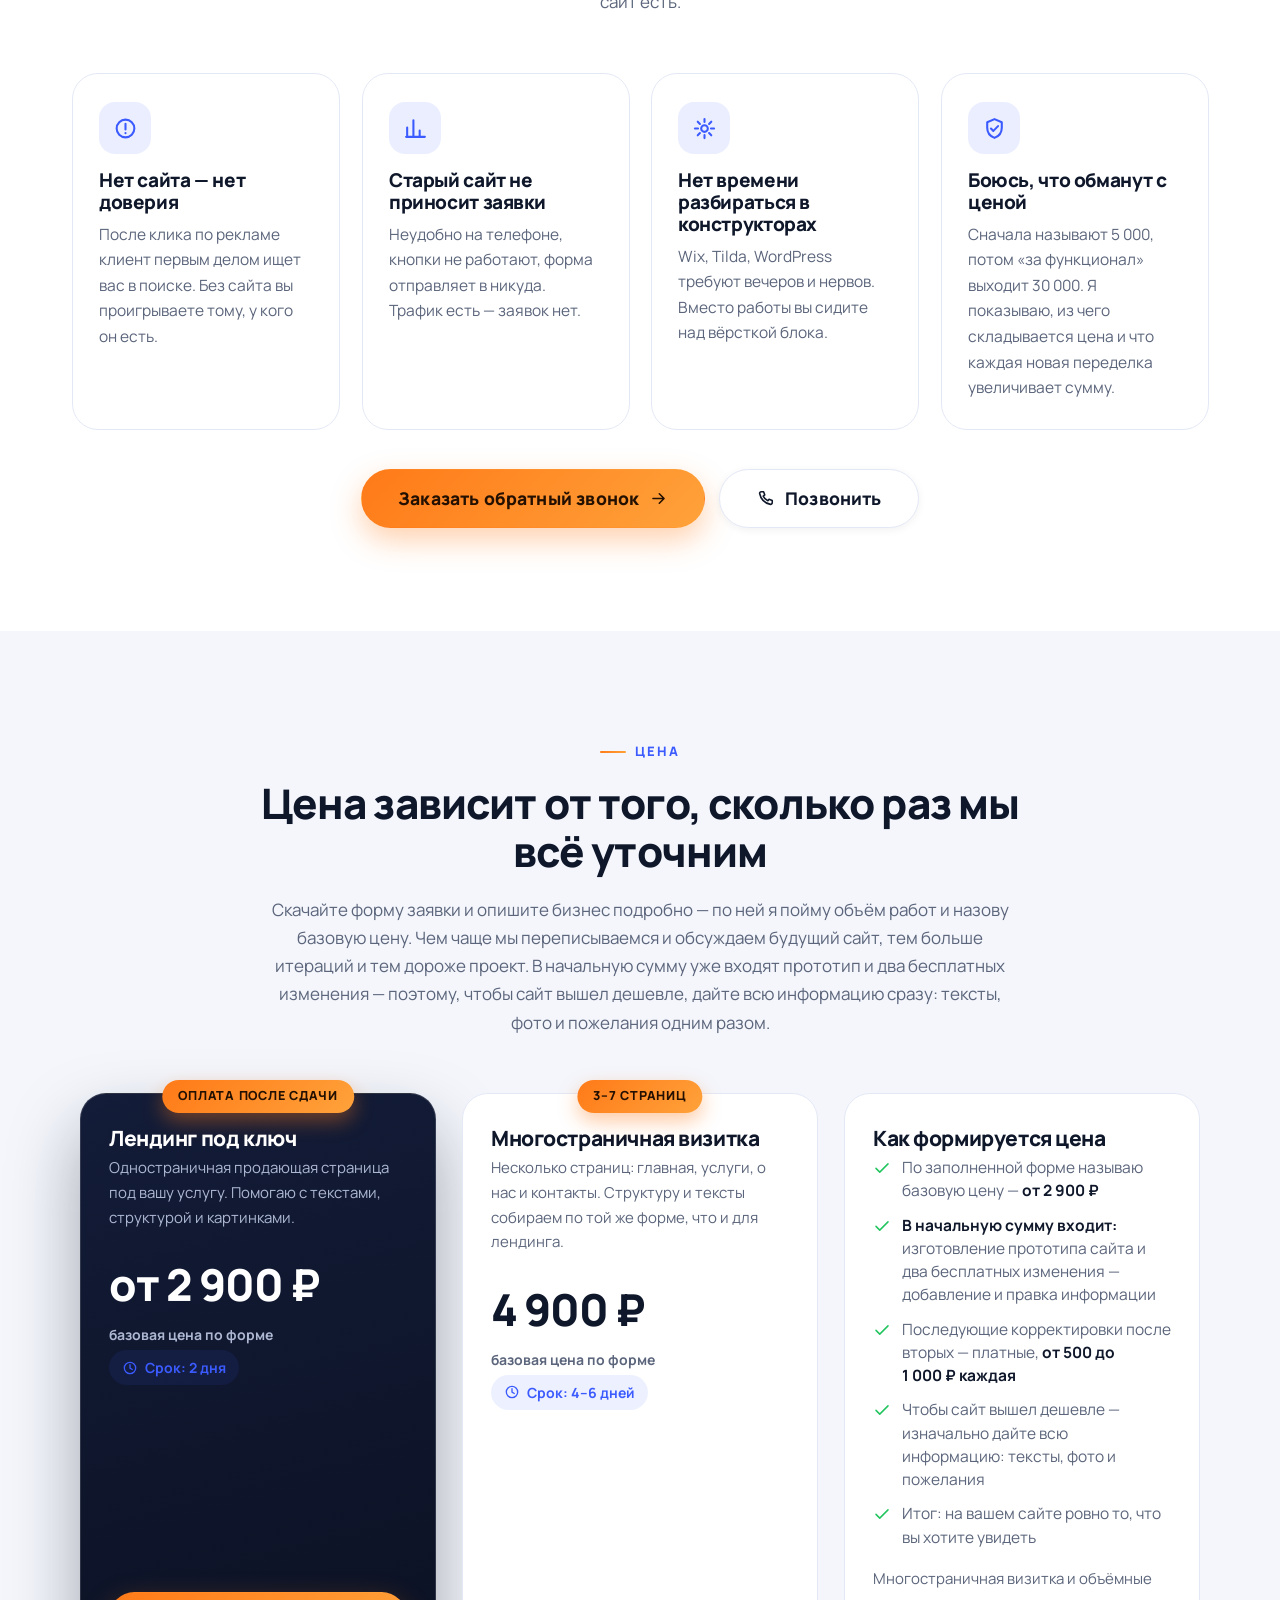
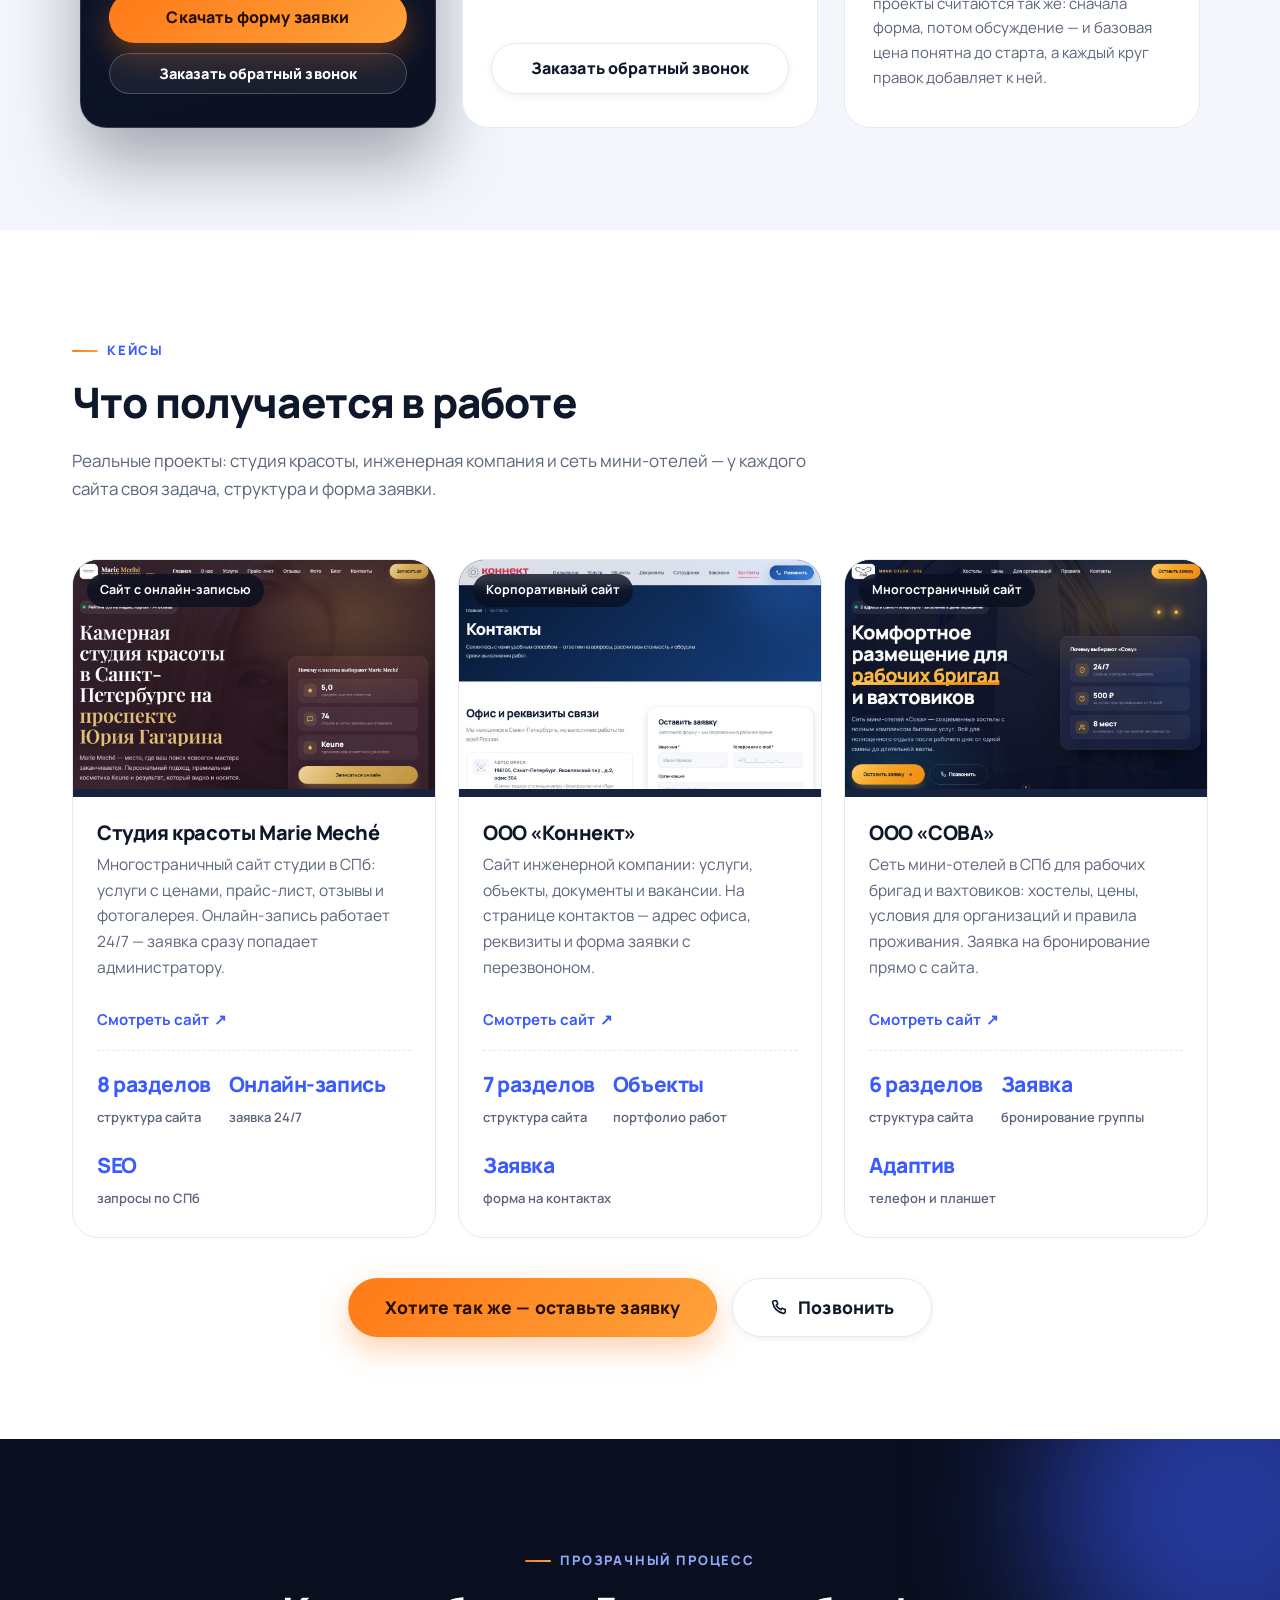
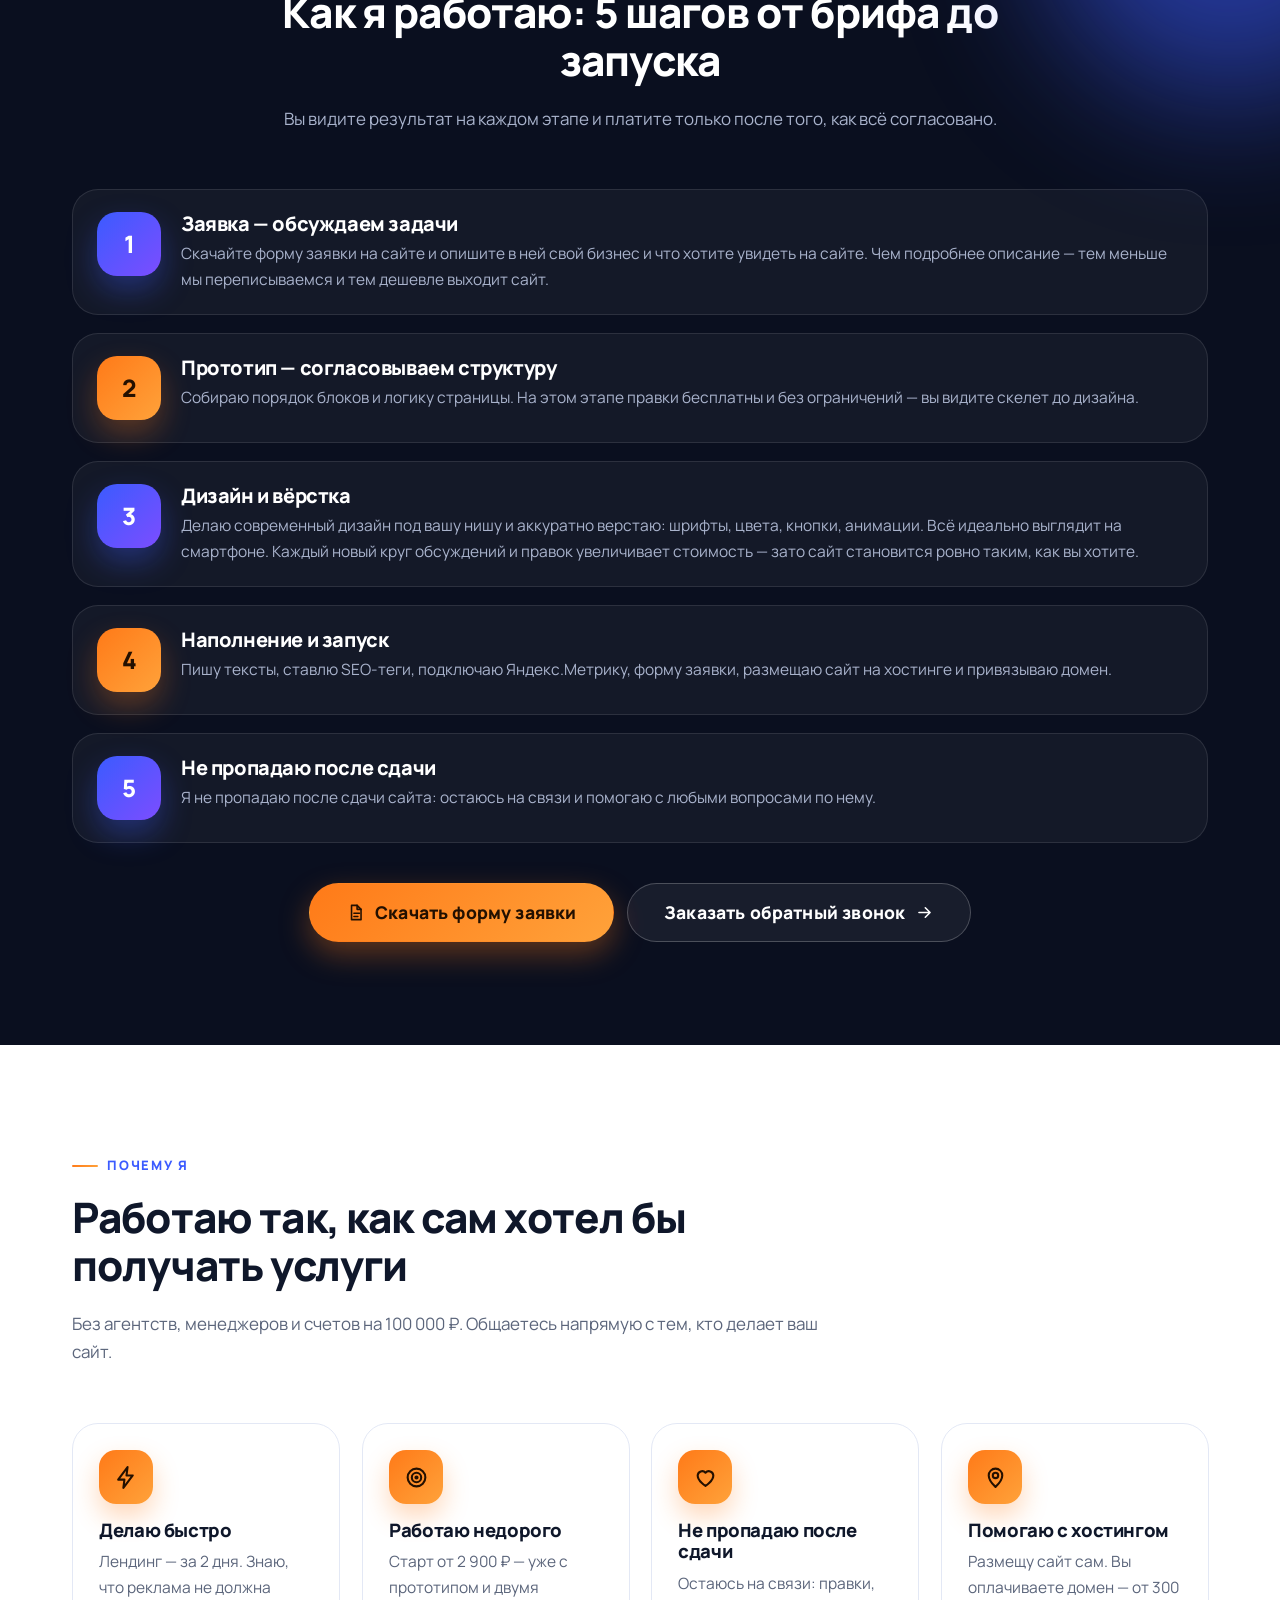
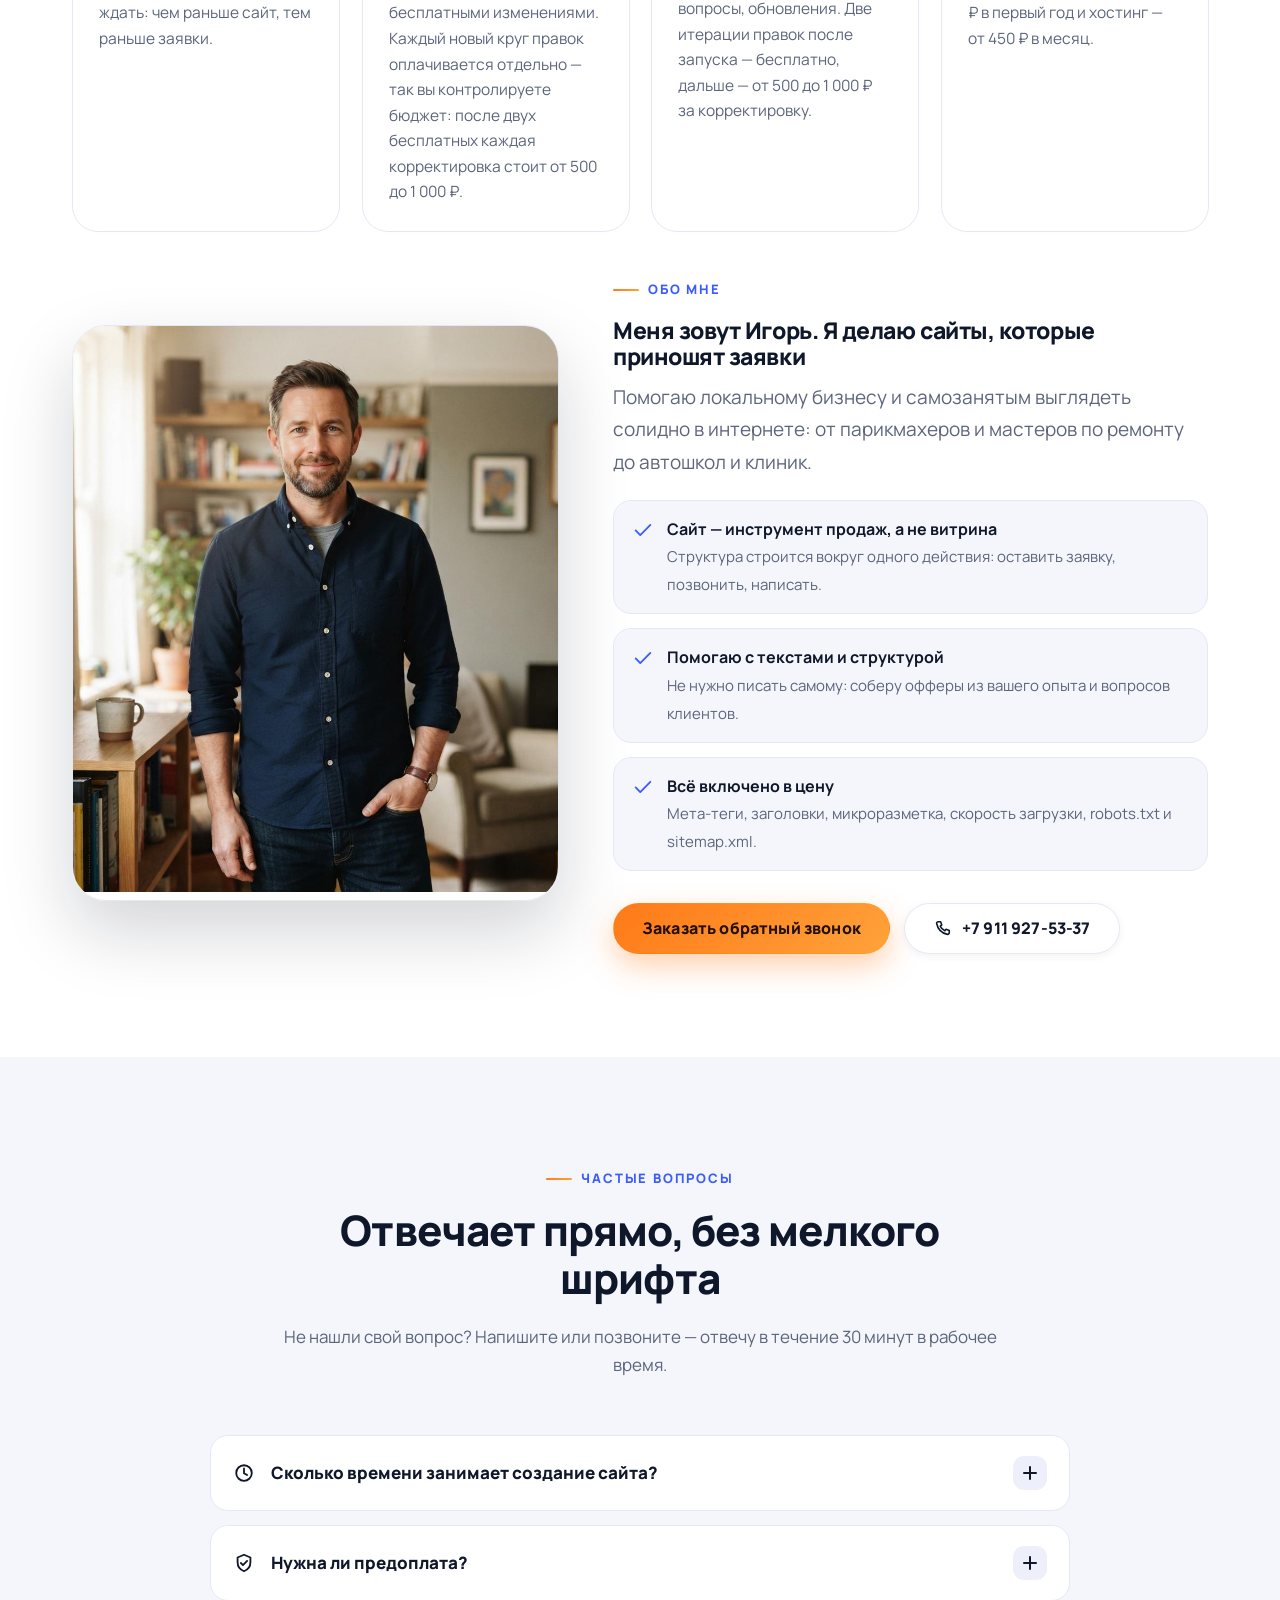
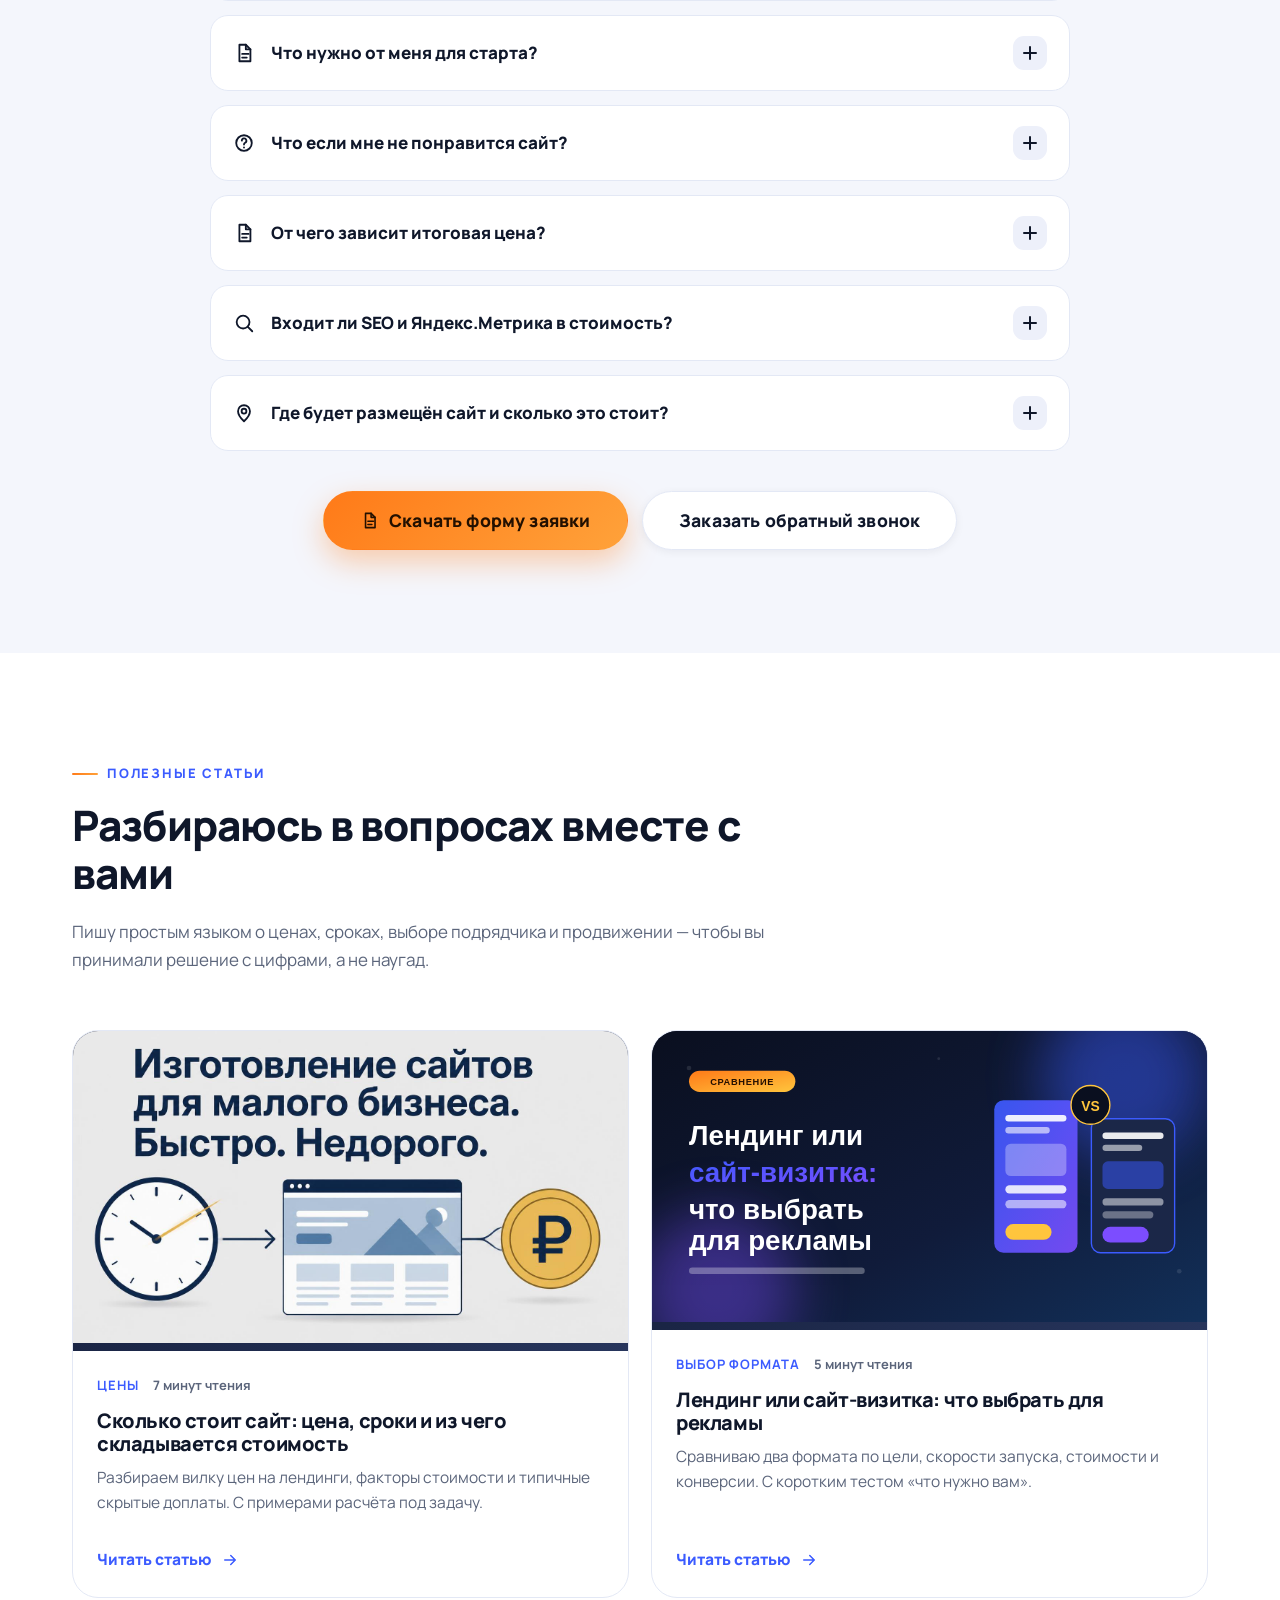
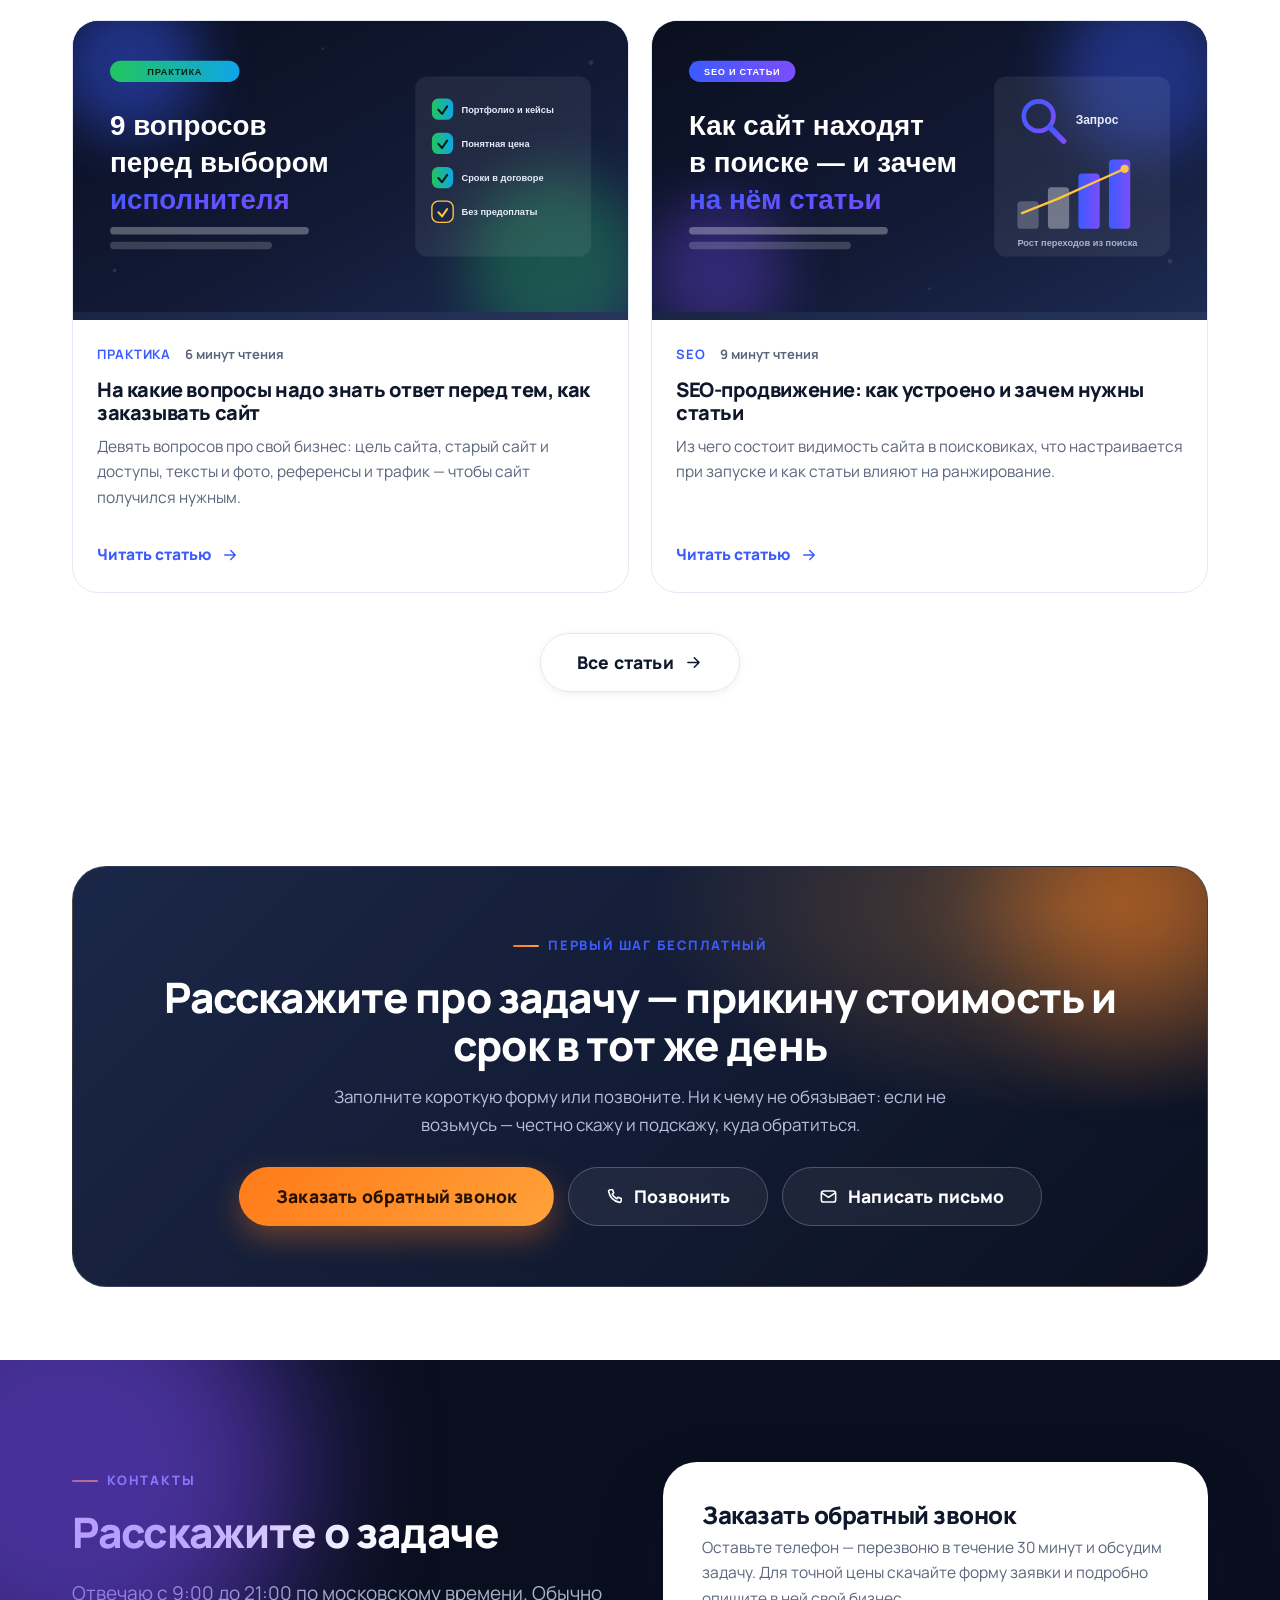
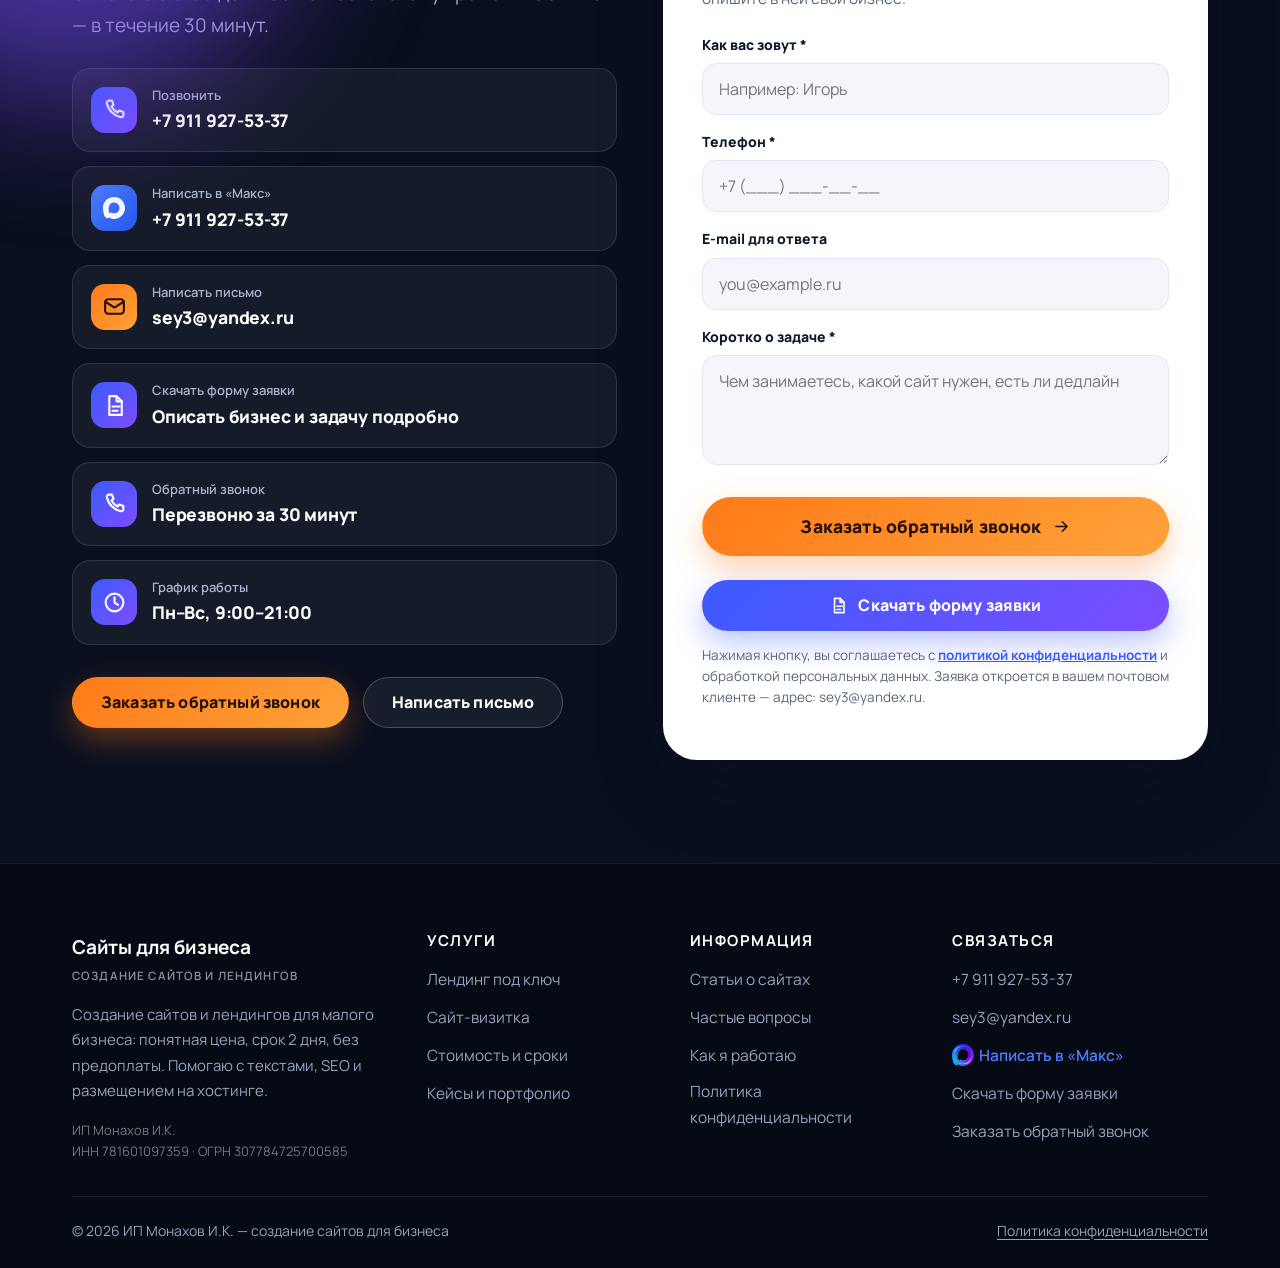
==== commit 481f5b48: "FAQ и тексты: домен — от 300 ₽ в первый год, хостинг — от 450 ₽ в месяц (убрана «хостинг бесплатный " ====
--- a/index.html
+++ b/index.html
@@ -108,7 +108,7 @@
       {
         "@type": "Question",
         "name": "Где будет размещён сайт?",
-        "acceptedAnswer": {"@type": "Answer", "text": "Помогаю разместить сайт на хостинге и привязать домен. Вы оплачиваете только домен — от 300 ₽ в год, хостинг в первый год обычно бесплатный."}
+        "acceptedAnswer": {"@type": "Answer", "text": "Помогаю разместить сайт на хостинге и привязать домен. Вы оплачиваете домен — от 300 ₽ в первый год и хостинг — от 450 ₽ в месяц."}
       }
     ]
   }
@@ -552,7 +552,7 @@
           <article class="trust reveal" style="--d:.3s">
             <i><svg class="icon" aria-hidden="true"><use href="#i-geo"/></svg></i>
             <h3>Помогаю с хостингом</h3>
-            <p>Размещу сайт сам. Вы оплачиваете только домен — от 300 ₽ в год, хостинг в первый год обычно бесплатный.</p>
+            <p>Размещу сайт сам. Вы оплачиваете домен — от 300 ₽ в первый год и хостинг — от 450 ₽ в месяц.</p>
           </article>
         </div>
 
@@ -699,8 +699,8 @@
             </button>
             <div class="faq__a">
               <div class="faq__a-inner">
-                Помогаю выбрать и подключить хостинг, ставлю SSL-сертификат и привязываю домен. Оплачиваете только домен —
-                <strong>от 300 ₽ в год</strong>. Хостинг на первый год у большинства провайдеров бесплатный, дальше — от 150 ₽ в месяц.
+                Помогаю выбрать и подключить хостинг, ставлю SSL-сертификат и привязываю домен. Оплачиваете домен —
+                <strong>от 300 ₽ в первый год</strong> и хостинг — <strong>от 450 ₽ в месяц</strong>.
               </div>
             </div>
           </div>
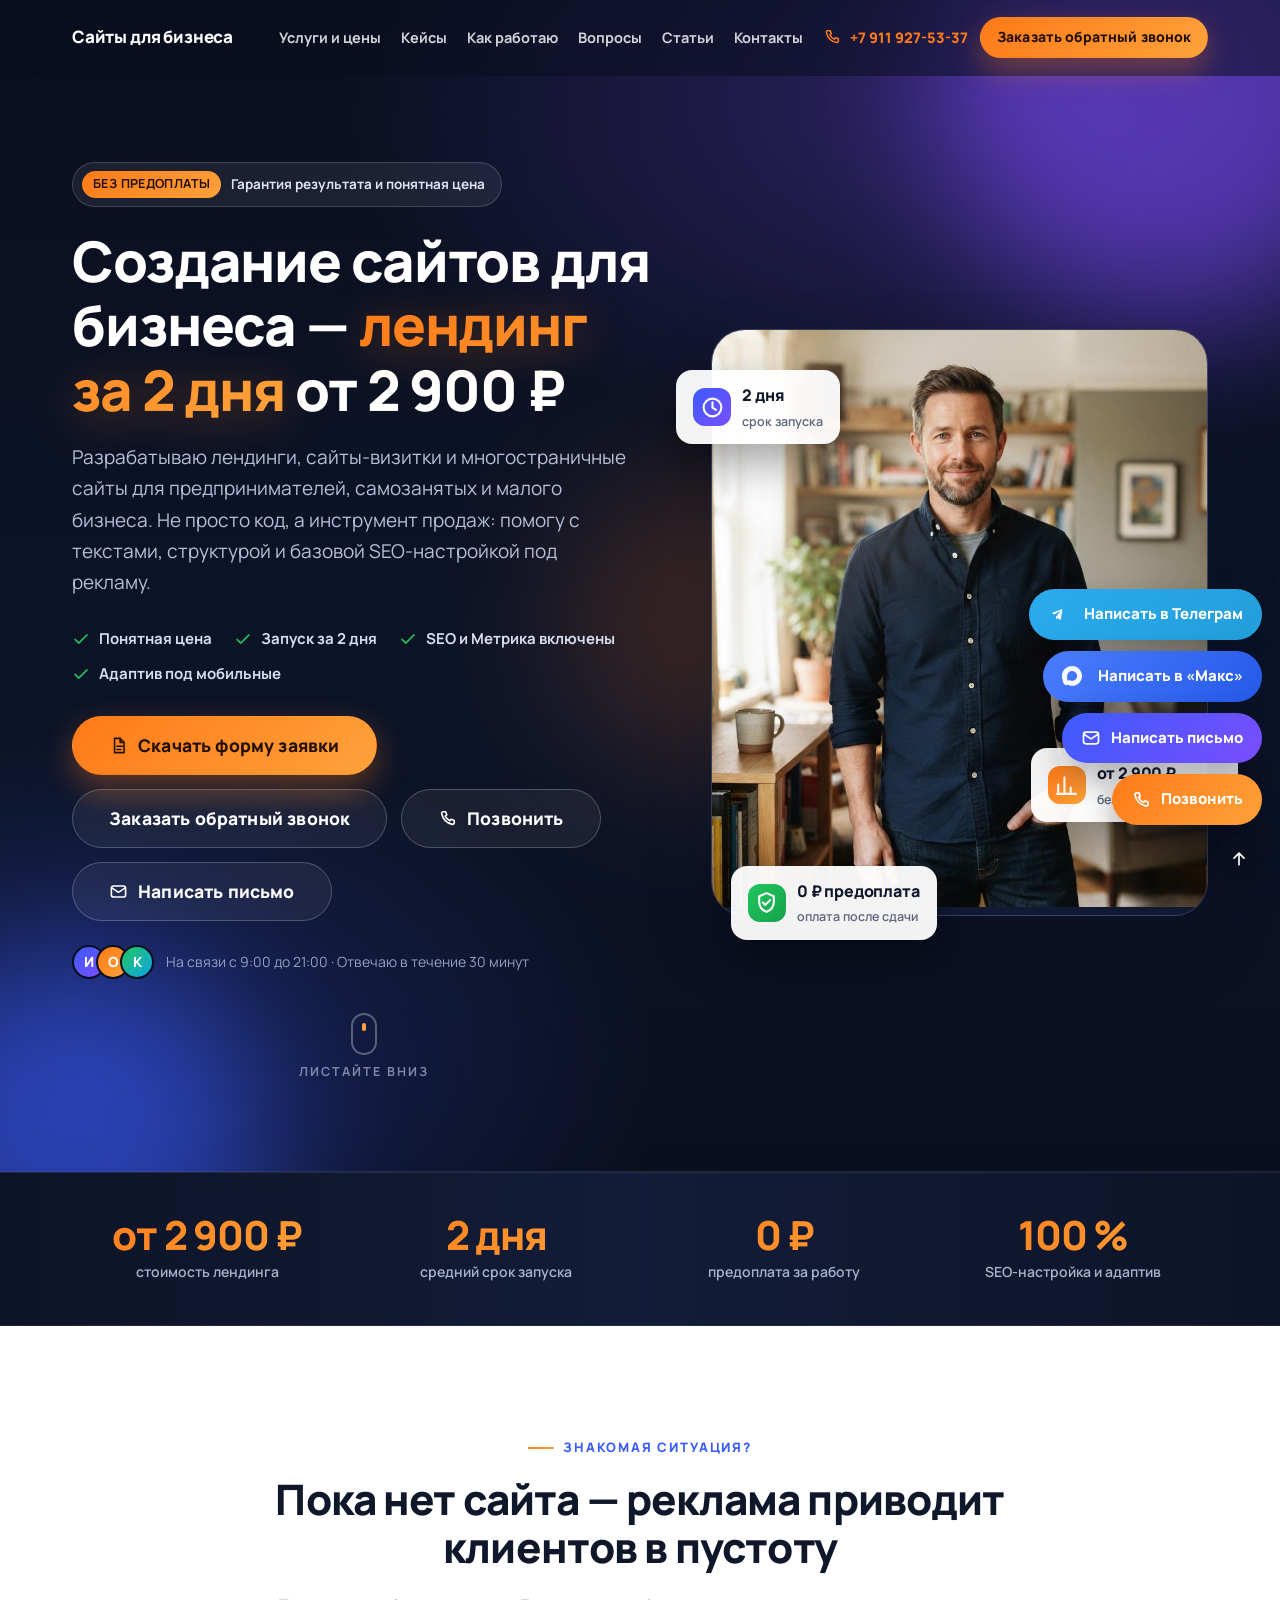
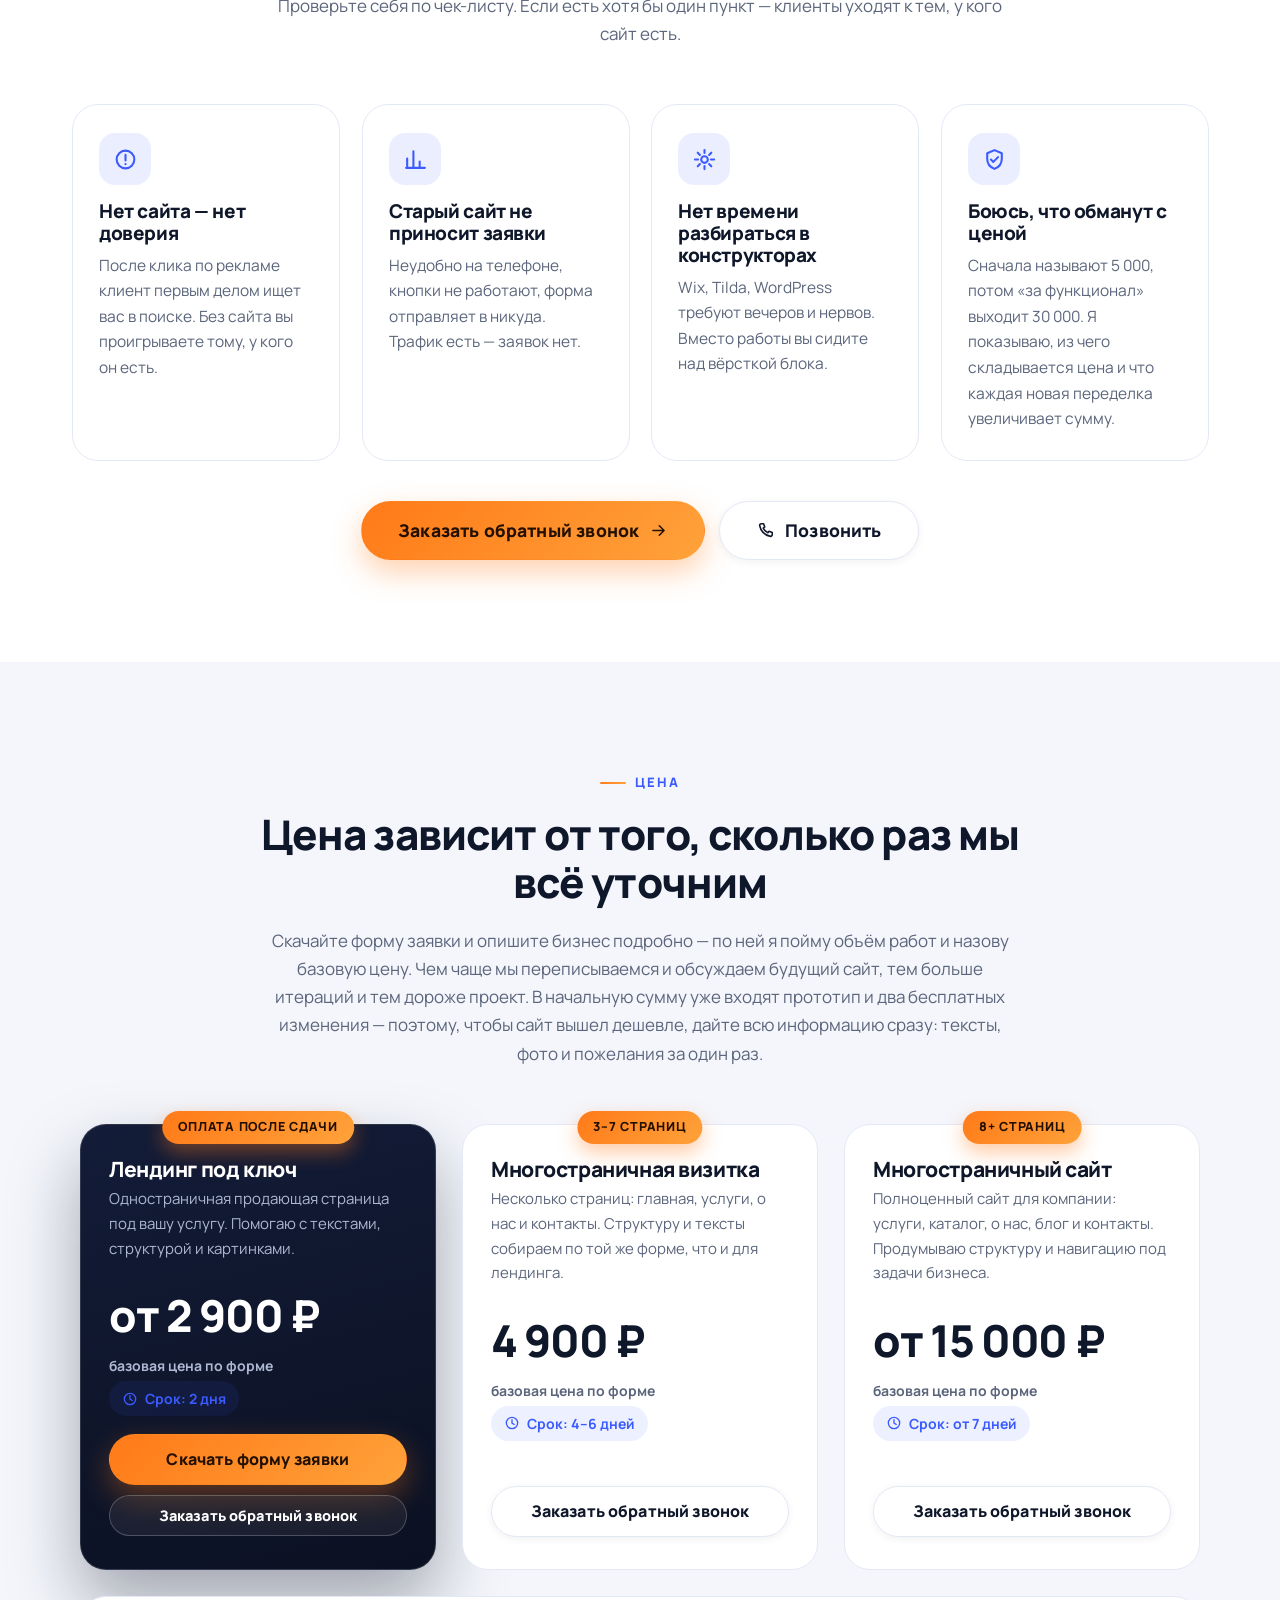
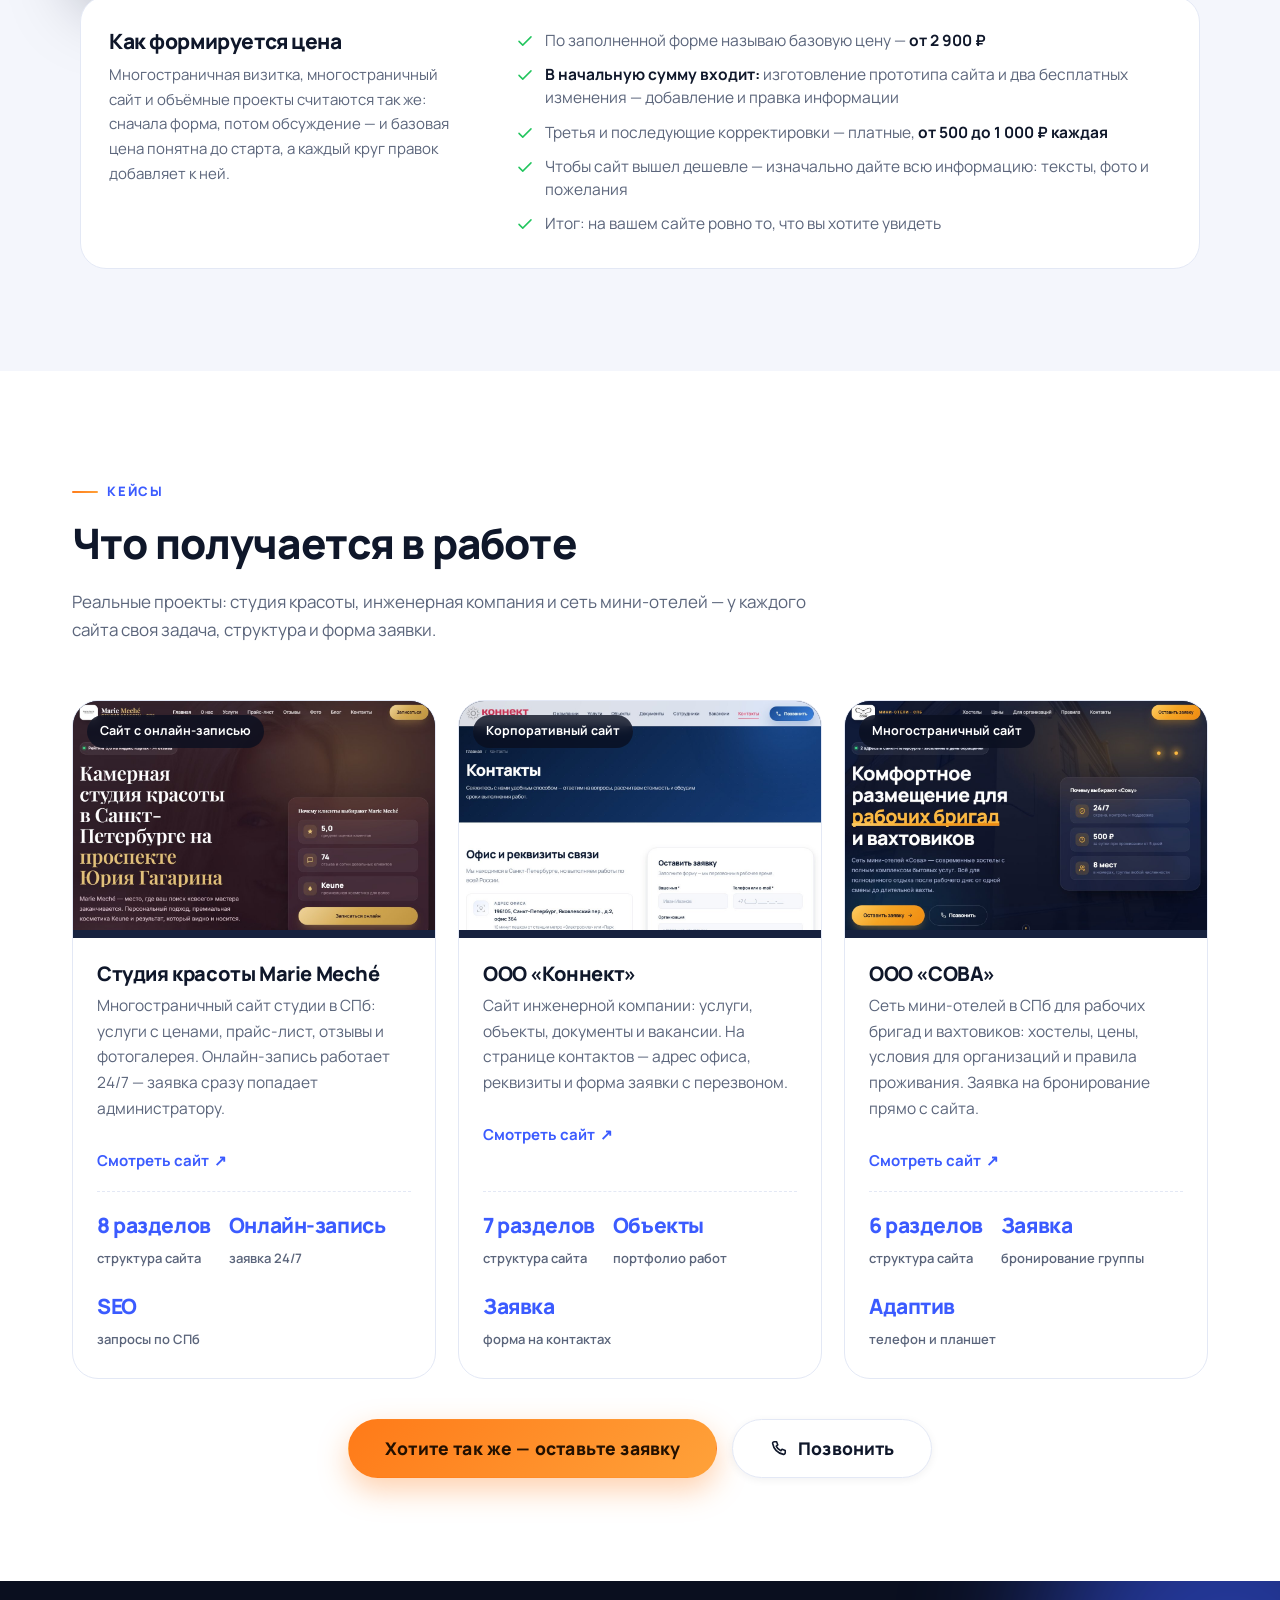
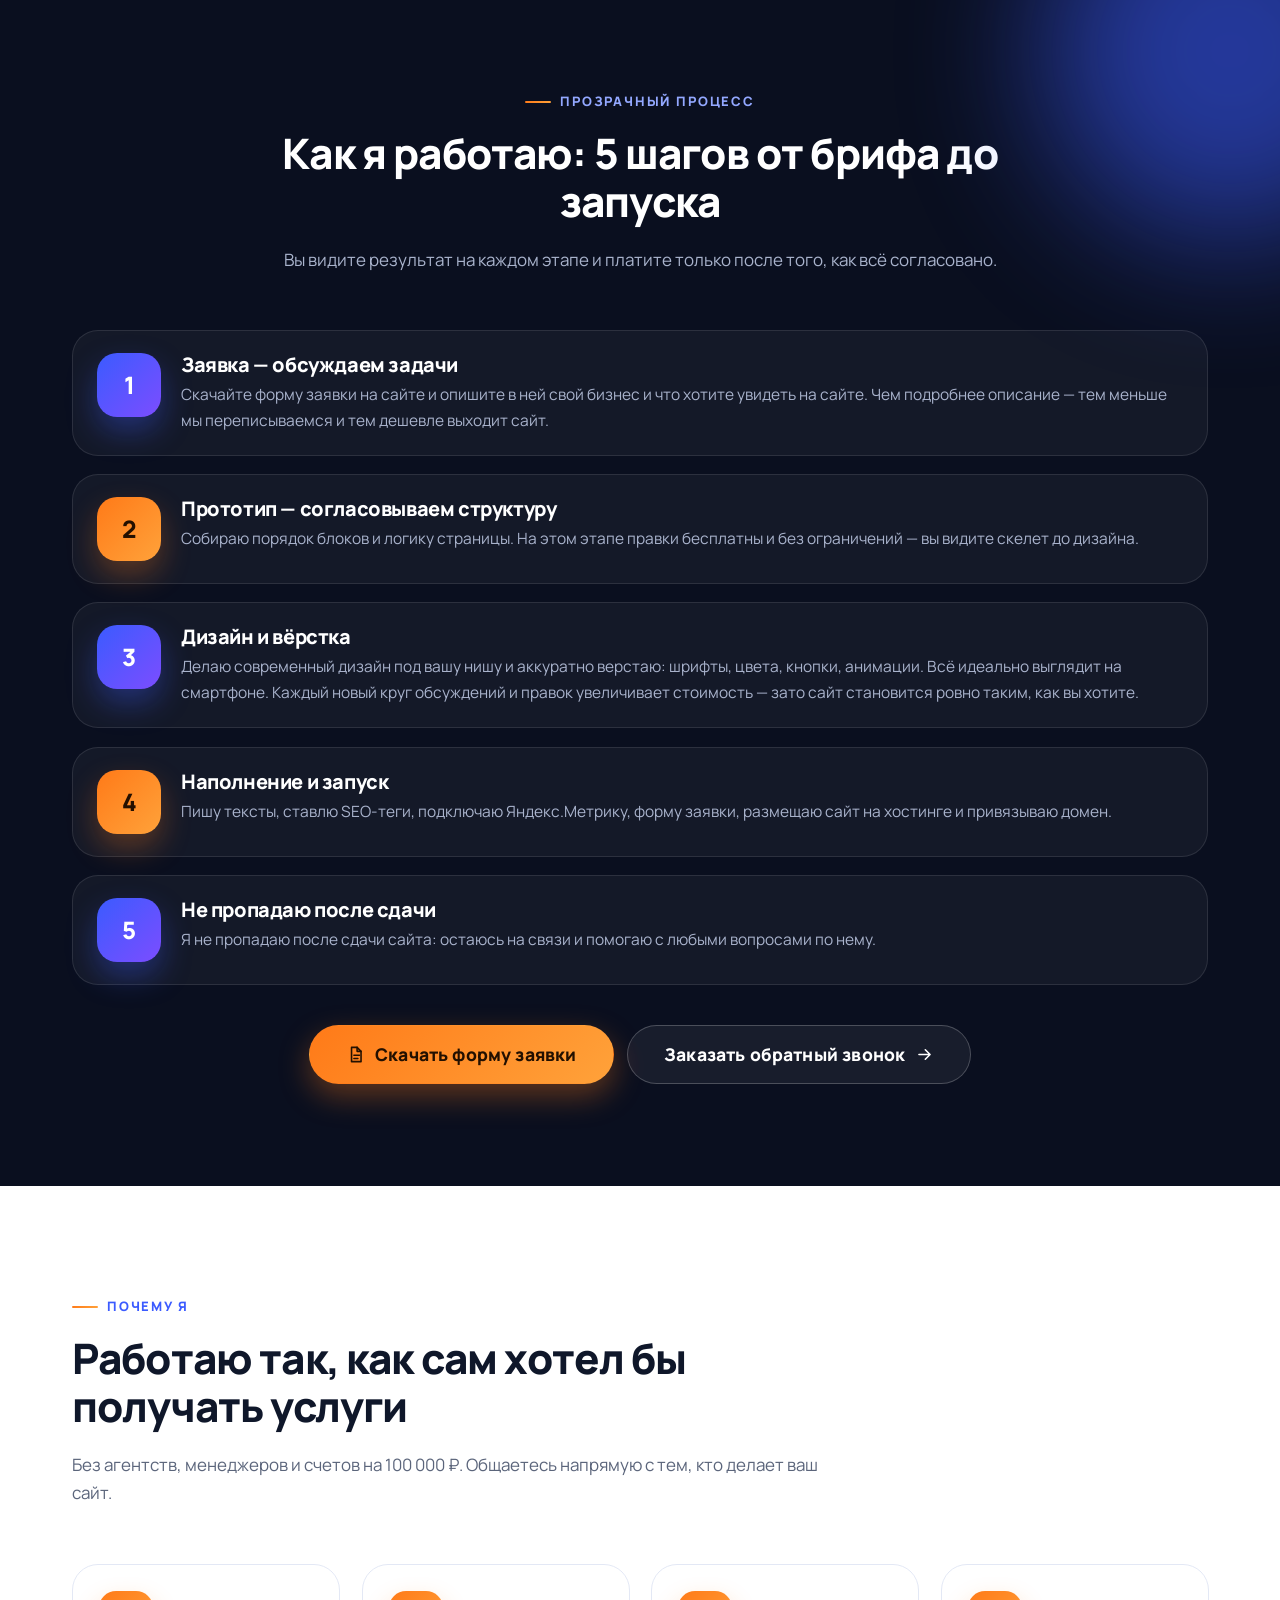
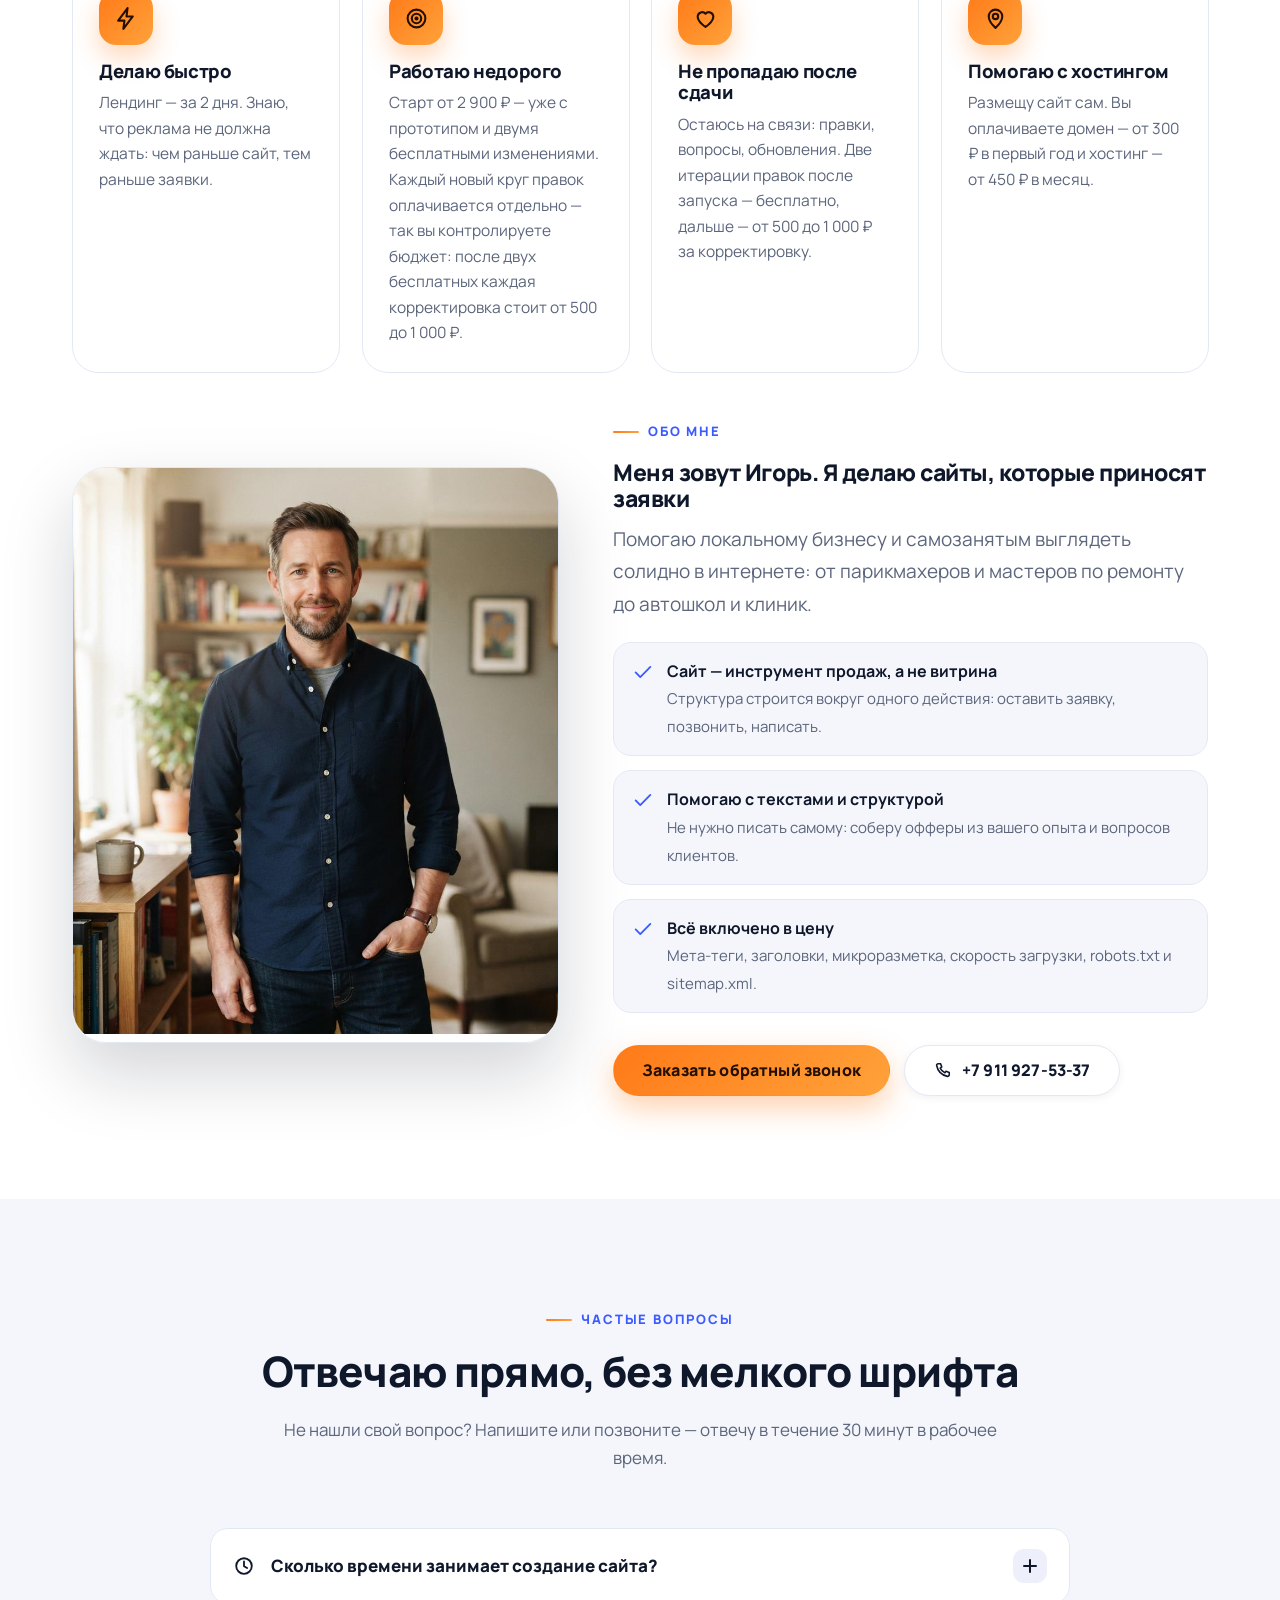
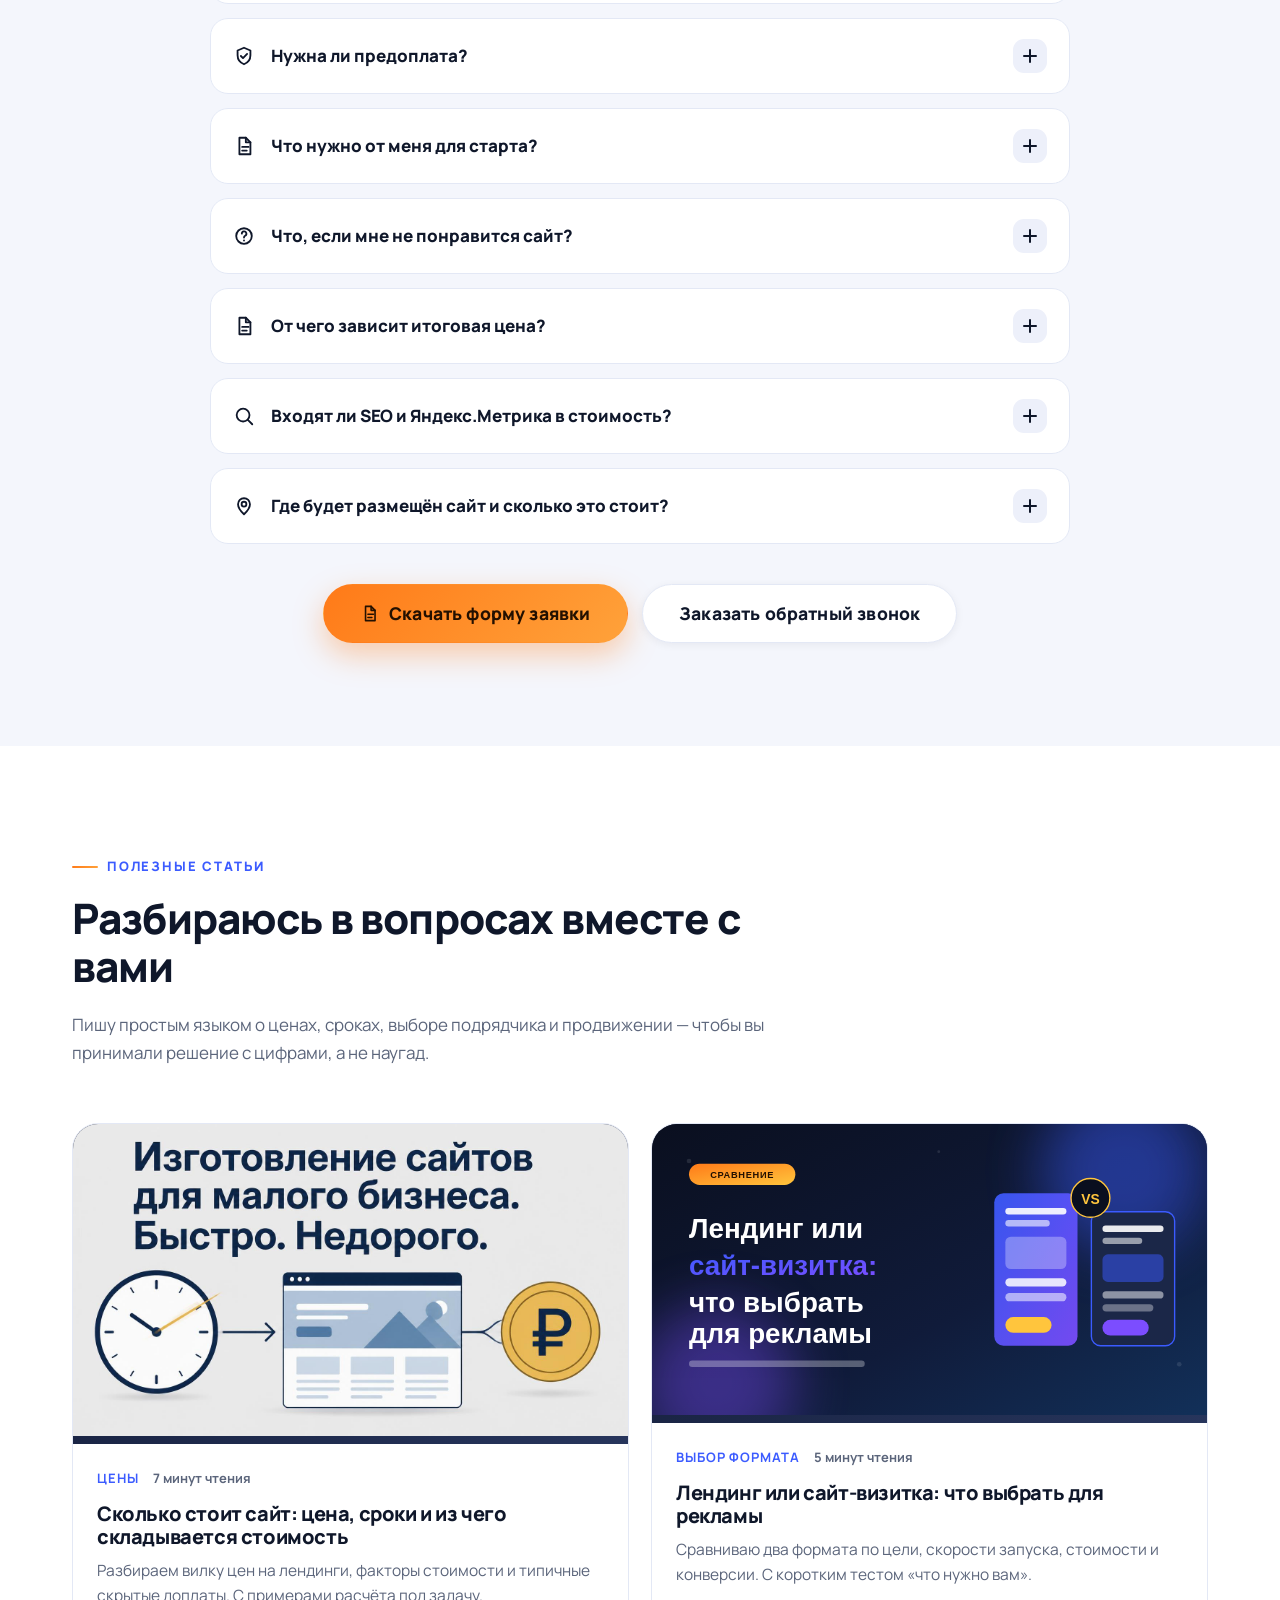
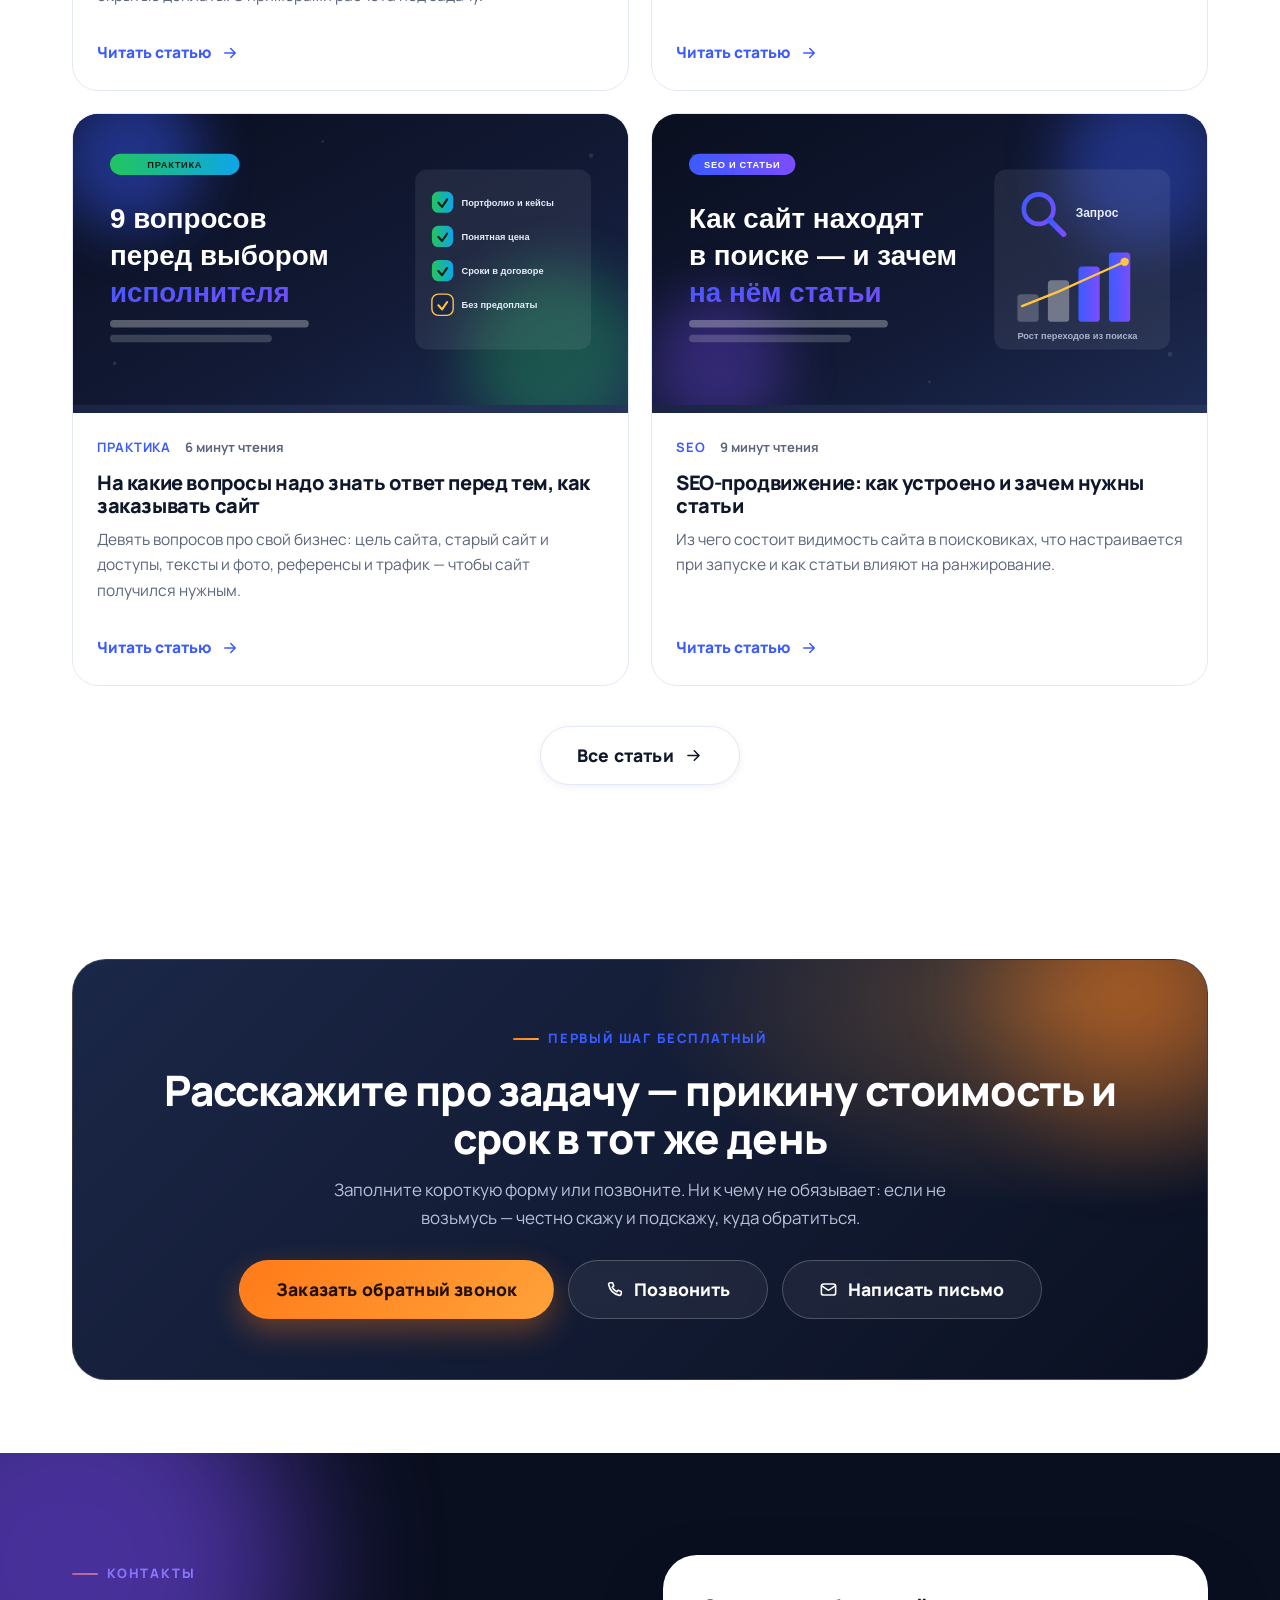
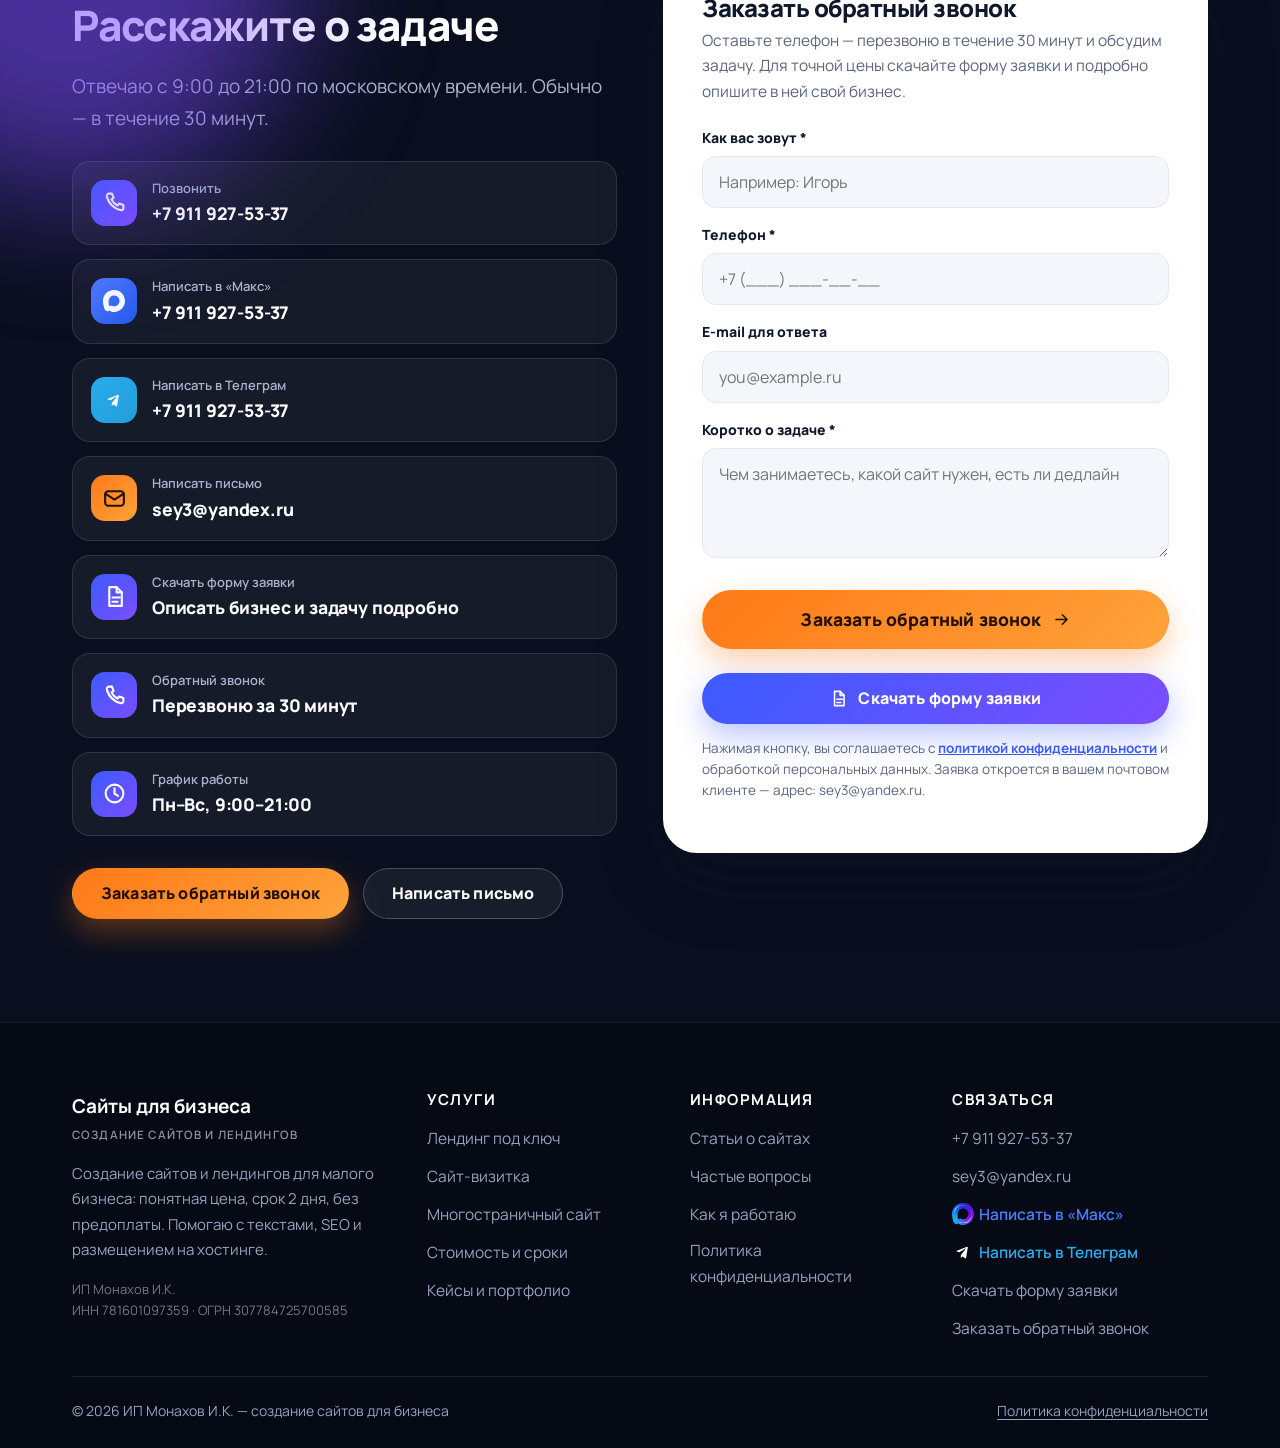
==== commit 983fb0e6: "Add multi-page website service and Telegram contact button" ====
--- a/index.html
+++ b/index.html
@@ -5,8 +5,8 @@
   <meta name="viewport" content="width=device-width, initial-scale=1.0">
 
   <title>Создание сайтов и лендингов — запуск за 2 дня от 2 900 ₽ | Игорь</title>
-  <meta name="description" content="Создание сайтов и лендингов для малого бизнеса: запуск за 2 дня, понятная цена от 2 900 ₽, без предоплаты. Базовое SEO, адаптив под мобильные, Яндекс.Метрика. Телефон +7 911 927-53-37">
-  <meta name="keywords" content="создание сайтов, сайт под рекламу, лендинг под ключ, заказать лендинг, сайт визитка для бизнеса, сайт для малого бизнеса, разработка сайта за 2 дня">
+  <meta name="description" content="Создание сайтов для малого бизнеса: лендинг за 2 дня от 2 900 ₽, сайт-визитка и многостраничный сайт от 15 000 ₽. Без предоплаты, SEO и Яндекс.Метрика. Телефон +7 911 927-53-37">
+  <meta name="keywords" content="создание сайтов, сайт под рекламу, лендинг под ключ, заказать лендинг, сайт визитка для бизнеса, многостраничный сайт, корпоративный сайт, сайт для малого бизнеса, разработка сайта за 2 дня">
   <meta name="author" content="Игорь — создание сайтов для бизнеса">
   <meta name="robots" content="index, follow, max-image-preview:large">
   <meta name="theme-color" content="#0A0F1F">
@@ -17,7 +17,7 @@
   <meta property="og:locale" content="ru_RU">
   <meta property="og:site_name" content="Игорь — сайты для бизнеса">
   <meta property="og:title" content="Создание сайтов и лендингов — запуск за 2 дня от 2 900 ₽">
-  <meta property="og:description" content="Лендинг и сайт-визитка для малого бизнеса: понятная цена, без предоплаты, базовое SEO и Яндекс.Метрика. Помогу с текстами и структурой.">
+  <meta property="og:description" content="Лендинг, сайт-визитка и многостраничный сайт для малого бизнеса: понятная цена, без предоплаты, базовое SEO и Яндекс.Метрика. Помогу с текстами и структурой.">
   <meta property="og:url" content="https://system785.github.io/Landing-Site/">
   <meta name="twitter:card" content="summary_large_image">
   <meta name="twitter:title" content="Создание сайтов и лендингов — запуск за 2 дня от 2 900 ₽">
@@ -51,7 +51,7 @@
     "name": "Игорь — создание сайтов для бизнеса",
     "url": "https://system785.github.io/Landing-Site/",
     "inLanguage": "ru-RU",
-    "description": "Лендинги и сайты-визитки для малого бизнеса: запуск за 2 дня, понятная цена, без предоплаты."
+    "description": "Лендинги, сайты-визитки и многостраничные сайты для малого бизнеса: запуск за 2 дня, понятная цена, без предоплаты."
   }
   </script>
 
@@ -70,6 +70,7 @@
     "makesOffer": [
       {"@type": "Offer", "name": "Лендинг (одностраничник)", "priceCurrency": "RUB", "price": "2900"},
       {"@type": "Offer", "name": "Многостраничная визитка", "priceCurrency": "RUB", "price": "4900"},
+      {"@type": "Offer", "name": "Многостраничный сайт", "priceCurrency": "RUB", "price": "15000"},
       {"@type": "Offer", "name": "Лендинг Премиум с копирайтингом", "priceCurrency": "RUB", "price": "12900"}
     ]
   }
@@ -83,7 +84,7 @@
       {
         "@type": "Question",
         "name": "Сколько времени занимает создание сайта?",
-        "acceptedAnswer": {"@type": "Answer", "text": "Лендинг готов за 2 дня после согласования брифа. Сайт-визитка с 3–7 страницами — за 4–6 дней."}
+        "acceptedAnswer": {"@type": "Answer", "text": "Лендинг готов за 2 дня после согласования брифа. Сайт-визитка с 3–7 страницами — за 4–6 дней, многостраничный сайт — от 7 дней."}
       },
       {
         "@type": "Question",
@@ -97,7 +98,7 @@
       },
       {
         "@type": "Question",
-        "name": "Что если мне не понравится сайт?",
+        "name": "Что, если мне не понравится сайт?",
         "acceptedAnswer": {"@type": "Answer", "text": "На этапе прототипа правки вносятся бесплатно и без ограничений. После запуска — две бесплатные итерации правок: добавление и правка информации. Каждая следующая корректировка — от 500 до 1 000 ₽. Чтобы сайт вышел дешевле, опишите задачу подробно сразу."}
       },
       {
@@ -202,7 +203,7 @@
             </h1>
 
             <p class="hero__sub reveal" style="--d:.12s">
-              Разрабатываю сайты-визитки и лендинги для предпринимателей, самозанятых и малого бизнеса.
+              Разрабатываю лендинги, сайты-визитки и многостраничные сайты для предпринимателей, самозанятых и малого бизнеса.
               Не просто код, а инструмент продаж: помогу с текстами, структурой и базовой SEO-настройкой
               под рекламу.
             </p>
@@ -331,7 +332,7 @@
           <p>Скачайте форму заявки и опишите бизнес подробно — по ней я пойму объём работ и назову базовую цену.
             Чем чаще мы переписываемся и обсуждаем будущий сайт, тем больше итераций и тем дороже проект.
             В начальную сумму уже входят прототип и два бесплатных изменения — поэтому, чтобы сайт вышел дешевле,
-            дайте всю информацию сразу: тексты, фото и пожелания одним разом.</p>
+            дайте всю информацию сразу: тексты, фото и пожелания за один раз.</p>
         </div>
 
         <div class="price-single reveal">
@@ -360,16 +361,28 @@
           </article>
 
           <article class="price-card">
+            <span class="price-card__tag">8+ страниц</span>
+            <h3>Многостраничный сайт</h3>
+            <p class="price-card__desc">Полноценный сайт для компании: услуги, каталог, о нас, блог и контакты.
+              Продумываю структуру и навигацию под задачи бизнеса.</p>
+            <div class="price-card__sum"><b>от 15&nbsp;000&nbsp;₽</b><span>базовая цена по форме</span></div>
+            <span class="price-card__term"><svg class="icon" aria-hidden="true"><use href="#i-clock"/></svg> Срок: от 7 дней</span>
+            <div class="price-card__foot">
+              <a class="btn btn--outline btn--block" href="#form" data-modal-open>Заказать обратный звонок</a>
+            </div>
+          </article>
+
+          <article class="price-card price-card--wide">
             <h3>Как формируется цена</h3>
             <ul>
               <li><svg class="icon" aria-hidden="true"><use href="#i-check"/></svg><span>По заполненной форме называю базовую цену — <b>от 2&nbsp;900&nbsp;₽</b></span></li>
               <li><svg class="icon" aria-hidden="true"><use href="#i-check"/></svg><span><b>В начальную сумму входит:</b> изготовление прототипа сайта и два бесплатных изменения — добавление и правка информации</span></li>
-              <li><svg class="icon" aria-hidden="true"><use href="#i-check"/></svg><span>Последующие корректировки после вторых — платные, <b>от 500 до 1&nbsp;000&nbsp;₽ каждая</b></span></li>
+              <li><svg class="icon" aria-hidden="true"><use href="#i-check"/></svg><span>Третья и последующие корректировки — платные, <b>от 500 до 1&nbsp;000&nbsp;₽ каждая</b></span></li>
               <li><svg class="icon" aria-hidden="true"><use href="#i-check"/></svg><span>Чтобы сайт вышел дешевле — изначально дайте всю информацию: тексты, фото и пожелания</span></li>
               <li><svg class="icon" aria-hidden="true"><use href="#i-check"/></svg><span>Итог: на вашем сайте ровно то, что вы хотите увидеть</span></li>
             </ul>
-            <p class="price-card__desc">Многостраничная визитка и объёмные проекты считаются так же: сначала
-              форма, потом обсуждение — и базовая цена понятна до старта, а каждый круг правок добавляет к ней.</p>
+            <p class="price-card__desc">Многостраничная визитка, многостраничный сайт и объёмные проекты считаются так же:
+              сначала форма, потом обсуждение — и базовая цена понятна до старта, а каждый круг правок добавляет к ней.</p>
           </article>
         </div>
       </div>
@@ -415,7 +428,7 @@
             </div>
             <div class="case__body">
               <h3><a class="case__title" href="https://system785.github.io/connekt/index.html" target="_blank" rel="noopener">ООО «Коннект»</a></h3>
-              <p>Сайт инженерной компании: услуги, объекты, документы и вакансии. На странице контактов — адрес офиса, реквизиты и форма заявки с перезвононом.</p>
+              <p>Сайт инженерной компании: услуги, объекты, документы и вакансии. На странице контактов — адрес офиса, реквизиты и форма заявки с перезвоном.</p>
               <a class="case__link" href="https://system785.github.io/connekt/index.html" target="_blank" rel="noopener">Смотреть сайт <span aria-hidden="true">↗</span></a>
               <div class="case__metrics">
                 <div><b>7 разделов</b><span>структура сайта</span></div>
@@ -563,7 +576,7 @@
           </div>
           <div class="reveal from-right">
             <span class="eyebrow">Обо мне</span>
-            <h3>Меня зовут Игорь. Я делаю сайты, которые приношят заявки</h3>
+            <h3>Меня зовут Игорь. Я делаю сайты, которые приносят заявки</h3>
             <p class="lead">Помогаю локальному бизнесу и самозанятым выглядеть солидно в интернете: от парикмахеров и мастеров по ремонту до автошкол и клиник.</p>
             <ul class="about__list">
               <li>
@@ -595,7 +608,7 @@
       <div class="container">
         <div class="section-head center reveal">
           <span class="eyebrow">Частые вопросы</span>
-          <h2>Отвечает прямо, без мелкого шрифта</h2>
+          <h2>Отвечаю прямо, без мелкого шрифта</h2>
           <p>Не нашли свой вопрос? Напишите или позвоните — отвечу в течение 30 минут в рабочее время.</p>
         </div>
 
@@ -608,7 +621,8 @@
             </button>
             <div class="faq__a">
               <div class="faq__a-inner">
-                Лендинг готов за <strong>2 дня</strong> после согласования брифа, сайт-визитка с 3–7 страницами — 4–6 дней.
+                Лендинг готов за <strong>2 дня</strong> после согласования брифа, сайт-визитка с 3–7 страницами — 4–6 дней,
+                многостраничный сайт — от 7 дней.
                 Срочный запуск под рекламу возможен: скажите дедлайн в заявке, и я честно скажу, успеваю ли.
               </div>
             </div>
@@ -646,7 +660,7 @@
           <div class="faq__item">
             <button class="faq__q" type="button" aria-expanded="false">
               <svg class="icon" aria-hidden="true"><use href="#i-question"/></svg>
-              Что если мне не понравится сайт?
+              Что, если мне не понравится сайт?
               <span class="faq__icon" aria-hidden="true"></span>
             </button>
             <div class="faq__a">
@@ -678,7 +692,7 @@
           <div class="faq__item">
             <button class="faq__q" type="button" aria-expanded="false">
               <svg class="icon" aria-hidden="true"><use href="#i-search"/></svg>
-              Входит ли SEO и Яндекс.Метрика в стоимость?
+              Входят ли SEO и Яндекс.Метрика в стоимость?
               <span class="faq__icon" aria-hidden="true"></span>
             </button>
             <div class="faq__a">
@@ -832,6 +846,11 @@
                 <div><span>Написать в «Макс»</span><b>+7 911 927-53-37</b></div>
               </a>
 
+              <a class="contact-item contact-item--tg" href="tg://user?id=526599691" target="_blank" rel="noopener">
+                <i><img class="telegram-logo" src="img/telegram-logo.svg" alt="" width="22" height="22"></i>
+                <div><span>Написать в Телеграм</span><b>+7 911 927-53-37</b></div>
+              </a>
+
               <a class="contact-item contact-item--mail" href="mailto:sey3@yandex.ru">
                 <i><svg class="icon" aria-hidden="true"><use href="#i-mail"/></svg></i>
                 <div><span>Написать письмо</span><b>sey3@yandex.ru</b></div>
@@ -910,10 +929,11 @@
               <div class="form-success" role="status">
                 <i><svg class="icon" aria-hidden="true"><use href="#i-check"/></svg></i>
                 <h4>Письмо сформировано!</h4>
-                <p>Письмо открылось в вашем почтовом клиенте. Не откралось — просто напишите на sey3@yandex.ru или позвоните: +7 911 927-53-37.</p>
+                <p>Письмо открылось в вашем почтовом клиенте. Не открылось — просто напишите на sey3@yandex.ru или позвоните: +7 911 927-53-37.</p>
                 <div class="btn-row center mt-24">
                   <a class="btn btn--outline btn--sm" href="tel:+79119275337">Позвонить</a>
                   <a class="btn btn--max btn--sm" href="https://web.max.ru/79119275337" target="_blank" rel="noopener"><img class="max-logo" src="img/max-logo.svg" alt="" width="22" height="22">Написать в «Макс»</a>
+                  <a class="btn btn--tg btn--sm" href="tg://user?id=526599691" target="_blank" rel="noopener"><img class="telegram-logo" src="img/telegram-logo.svg" alt="" width="22" height="22">Написать в Телеграм</a>
                 </div>
               </div>
             </form>
@@ -947,6 +967,7 @@
           <ul>
             <li><a href="#services">Лендинг под ключ</a></li>
             <li><a href="#services">Сайт-визитка</a></li>
+            <li><a href="#services">Многостраничный сайт</a></li>
             <li><a href="#services">Стоимость и сроки</a></li>
             <li><a href="#portfolio">Кейсы и портфолио</a></li>
           </ul>
@@ -968,6 +989,7 @@
             <li><a href="tel:+79119275337">+7 911 927-53-37</a></li>
             <li><a href="mailto:sey3@yandex.ru">sey3@yandex.ru</a></li>
             <li><a class="link-max" href="https://web.max.ru/79119275337" target="_blank" rel="noopener"><img class="max-logo" src="img/max-logo.svg" alt="" width="22" height="22">Написать в «Макс»</a></li>
+            <li><a class="link-tg" href="tg://user?id=526599691" target="_blank" rel="noopener"><img class="telegram-logo" src="img/telegram-logo.svg" alt="" width="22" height="22">Написать в Телеграм</a></li>
             <li><a href="files/forma-zayavki.docx" download>Скачать форму заявки</a></li>
             <li><a href="#form" data-modal-open>Заказать обратный звонок</a></li>
           </ul>
@@ -983,6 +1005,9 @@
 
   <!-- ===================== ПЛАВАЮЩИЕ КНОПКИ ===================== -->
   <div class="fab">
+    <a class="fab__tg" href="tg://user?id=526599691" target="_blank" rel="noopener" aria-label="Написать в Телеграм">
+      <img class="telegram-logo" src="img/telegram-logo.svg" alt="" width="22" height="22"><span class="fab__label">Написать в Телеграм</span>
+    </a>
     <a class="fab__wa" href="https://web.max.ru/79119275337" target="_blank" rel="noopener" aria-label="Написать в «Макс»">
       <img class="max-logo" src="img/max-logo.svg" alt="" width="22" height="22"><span class="fab__label">Написать в «Макс»</span>
     </a>
@@ -1023,7 +1048,7 @@
 
           <div class="field">
             <label for="m-task">Что нужно сделать</label>
-            <textarea id="m-task" name="task" placeholder="Например: лендинг под рекламу ремонт квартир"></textarea>
+            <textarea id="m-task" name="task" placeholder="Например: лендинг для ремонта квартир"></textarea>
           </div>
         </div>
 
@@ -1042,6 +1067,7 @@
           <div class="btn-row center mt-24">
             <a class="btn btn--outline btn--sm" href="tel:+79119275337">Позвонить</a>
             <a class="btn btn--outline btn--sm" href="https://web.max.ru/79119275337" target="_blank" rel="noopener"><img class="max-logo" src="img/max-logo.svg" alt="" width="22" height="22">Написать в «Макс»</a>
+            <a class="btn btn--tg btn--sm" href="tg://user?id=526599691" target="_blank" rel="noopener"><img class="telegram-logo" src="img/telegram-logo.svg" alt="" width="22" height="22">Написать в Телеграм</a>
           </div>
         </div>
       </form>
--- a/css/style.css
+++ b/css/style.css
@@ -290,10 +290,10 @@
   gap: 9px;
   font-weight: 800;
   white-space: nowrap;
-  color: var(--brand);
+  color: #FF7A18;
   transition: color .2s ease, transform .2s ease;
 }
-.link-phone:hover { color: var(--brand-2); transform: translateY(-2px); }
+.link-phone:hover { color: #FFA23A; transform: translateY(-2px); }
 .section-dark .link-phone { color: #FFB268; }
 .section-dark .link-phone:hover { color: #FFD1A8; }
 
@@ -846,9 +846,34 @@
 .price-single .price-card__desc { margin-bottom: 4px; }
 .price-single .price-card ul { margin-bottom: 18px; }
 
+/* Широкая карточка «Как формируется цена» под тремя услугами */
+.price-single .price-card--wide {
+  grid-column: 1 / -1;
+  display: grid;
+  grid-template-columns: minmax(0, .85fr) minmax(0, 1.55fr);
+  grid-template-rows: auto 1fr;
+  gap: 10px 48px;
+  align-items: start;
+}
+.price-single .price-card--wide:hover { transform: none; box-shadow: none; }
+.price-single .price-card--wide h3 { grid-column: 1; grid-row: 1; margin-bottom: 0; }
+.price-single .price-card--wide .price-card__desc { grid-column: 1; grid-row: 2; margin: 0; }
+.price-single .price-card--wide ul { grid-column: 2; grid-row: 1 / span 2; margin-bottom: 0; }
+
 @media (max-width: 1100px) {
   .price-single { grid-template-columns: repeat(2, minmax(0, 1fr)); }
-  .price-single .price-card:last-child { grid-column: 1 / -1; }
+  .price-single .price-card--wide {
+    grid-column: auto;
+    grid-template-columns: 1fr;
+    grid-template-rows: auto;
+    gap: 12px;
+  }
+  .price-single .price-card--wide h3,
+  .price-single .price-card--wide .price-card__desc,
+  .price-single .price-card--wide ul {
+    grid-column: auto;
+    grid-row: auto;
+  }
 }
 
 @media (max-width: 860px) {
@@ -1303,7 +1328,8 @@
 }
 .fab.is-muted .fab__call,
 .fab.is-muted .fab__mail,
-.fab.is-muted .fab__wa {
+.fab.is-muted .fab__wa,
+.fab.is-muted .fab__tg {
   opacity: 0;
   visibility: hidden;
   transform: translateY(16px) scale(.9);
@@ -1314,9 +1340,11 @@
 .fab__call { background: var(--cta-grad); color: #241000; }
 .fab__mail { background: var(--brand-grad); }
 .fab__wa { background: linear-gradient(135deg, #4C7DFF, #2459E8); }
-
-/* Фирменный логотип Max рядом со ссылками на мессенджер */
-.max-logo {
+.fab__tg { background: linear-gradient(135deg, #2AABEE, #229ED9); }
+
+/* Логотипы мессенджеров рядом со ссылками */
+.max-logo,
+.telegram-logo {
   width: 22px;
   height: 22px;
   border-radius: 7px;
@@ -1324,21 +1352,27 @@
   vertical-align: -5px;
   flex: none;
 }
-.btn .max-logo { margin-right: 7px; }
-.fab__wa .max-logo { width: 20px; height: 20px; margin-right: 6px; vertical-align: -4px; }
+.telegram-logo { border-radius: 50%; }
+.btn .max-logo,
+.btn .telegram-logo { margin-right: 7px; }
+.fab__wa .max-logo,
+.fab__tg .telegram-logo { width: 20px; height: 20px; margin-right: 6px; vertical-align: -4px; }
 
 .btn--max { background: linear-gradient(135deg, #4C7DFF, #2459E8); color: #fff; border-color: transparent; box-shadow: 0 12px 30px rgba(36, 89, 232, .35); }
 .btn--max:hover { filter: brightness(1.06); box-shadow: 0 18px 38px rgba(36, 89, 232, .45); }
+.btn--tg { background: linear-gradient(135deg, #2AABEE, #229ED9); color: #fff; border-color: transparent; box-shadow: 0 12px 30px rgba(34, 158, 217, .35); }
+.btn--tg:hover { filter: brightness(1.06); box-shadow: 0 18px 38px rgba(34, 158, 217, .45); }
 .link-max { color: #4C7DFF; font-weight: 600; }
 .link-max:hover { color: #6F97FF; }
+.link-tg { color: #2AABEE; font-weight: 600; }
+.link-tg:hover { color: #5BC4F5; }
 
 /* Кнопки-ссылки внутри текста статьи: не красить ссылочным синим и без подчёркивания */
 .prose a.btn { text-decoration: none; }
 .prose a.btn--cta { color: #231000; }
-.prose a.btn--ghost, .prose a.btn--max { color: #fff; }
+.prose a.btn--ghost, .prose a.btn--max, .prose a.btn--tg { color: #fff; }
 .prose a.btn--outline { color: var(--text); }
 .prose a.btn--outline:hover { color: var(--brand); }
-.fab__wa { background: linear-gradient(135deg, #4C7DFF, #2459E8); }
 .fab__top {
   width: 46px;
   height: 46px;
@@ -1750,6 +1784,7 @@
   .fab__call { width: 50px; height: 50px; padding: 0 !important; justify-content: center; }
   .fab__mail { width: 50px; height: 50px; padding: 0 !important; justify-content: center; }
   .fab__wa { width: 50px; height: 50px; padding: 0 !important; justify-content: center; }
+  .fab__tg { width: 50px; height: 50px; padding: 0 !important; justify-content: center; }
 
   .footer__grid { grid-template-columns: 1fr; gap: 26px; }
   .footer__bottom { flex-direction: column; align-items: flex-start; }
@@ -1781,11 +1816,12 @@
   .prose .toc { grid-template-columns: 1fr; }
 }
 
-/* Официальный логотип MAX: на синих фирменных кнопках — белый вариант */
+/* Логотипы мессенджеров: на фирменных кнопках — белый вариант */
 .btn--max .max-logo,
 .fab__wa .max-logo,
 .contact-item--wa .max-logo { filter: brightness(0) invert(1); }
-.link-max .max-logo { margin-right: 5px; }
+.link-max .max-logo,
+.link-tg .telegram-logo { margin-right: 5px; }
 
 /* Карточки кейсов со ссылками на реальные проекты */
 .case__img a { display: block; }
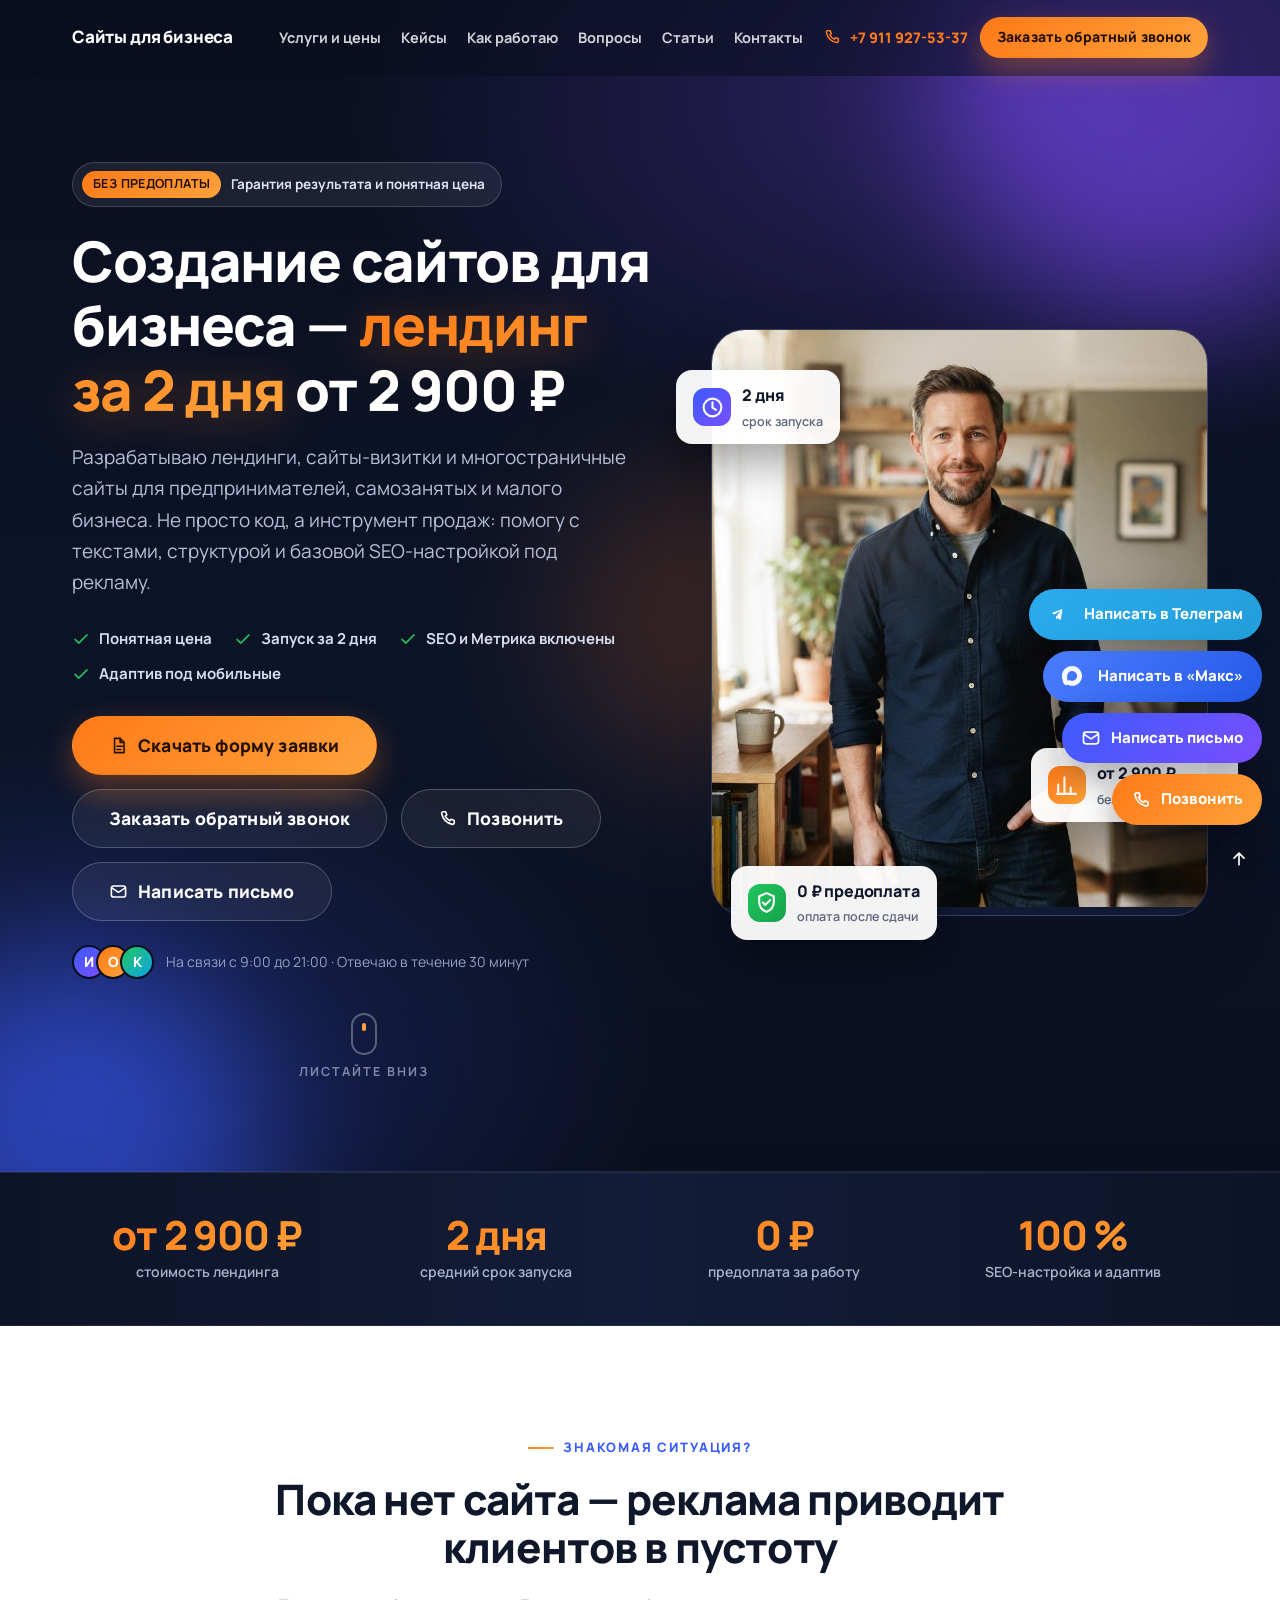
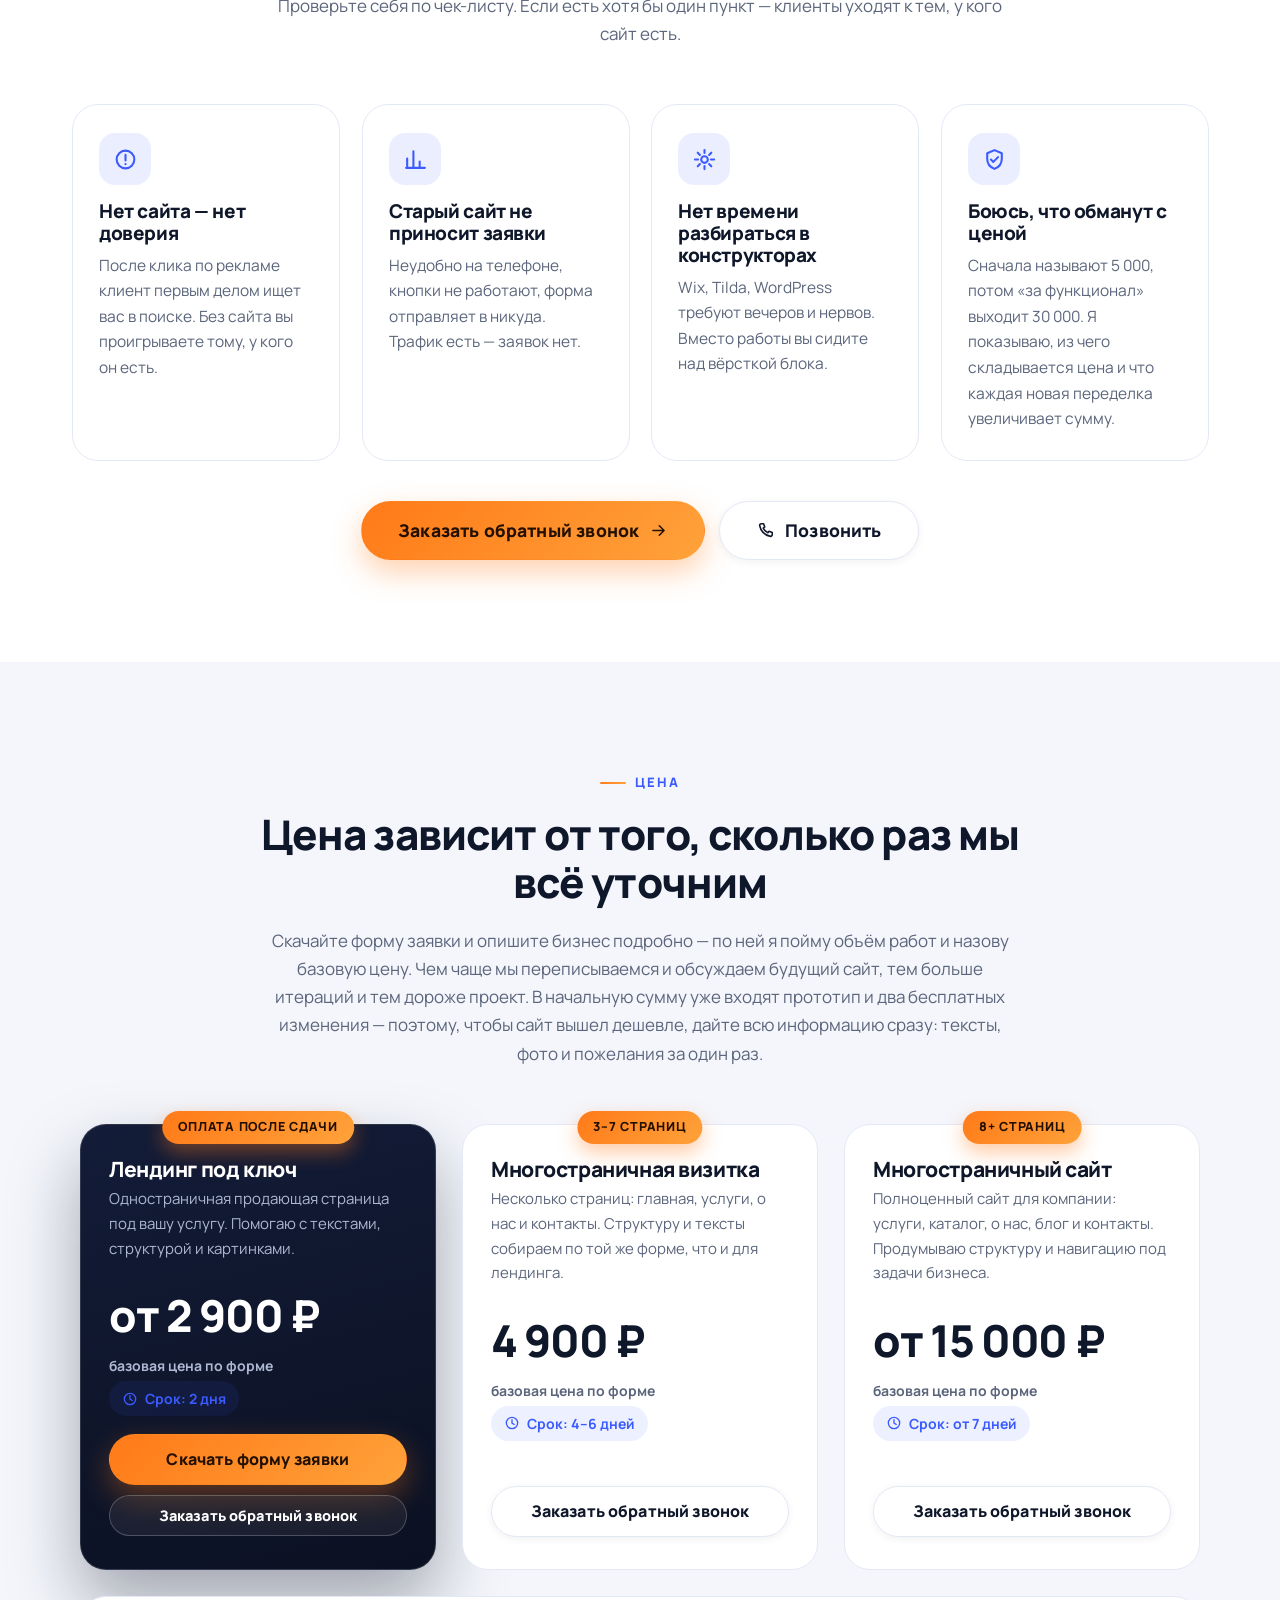
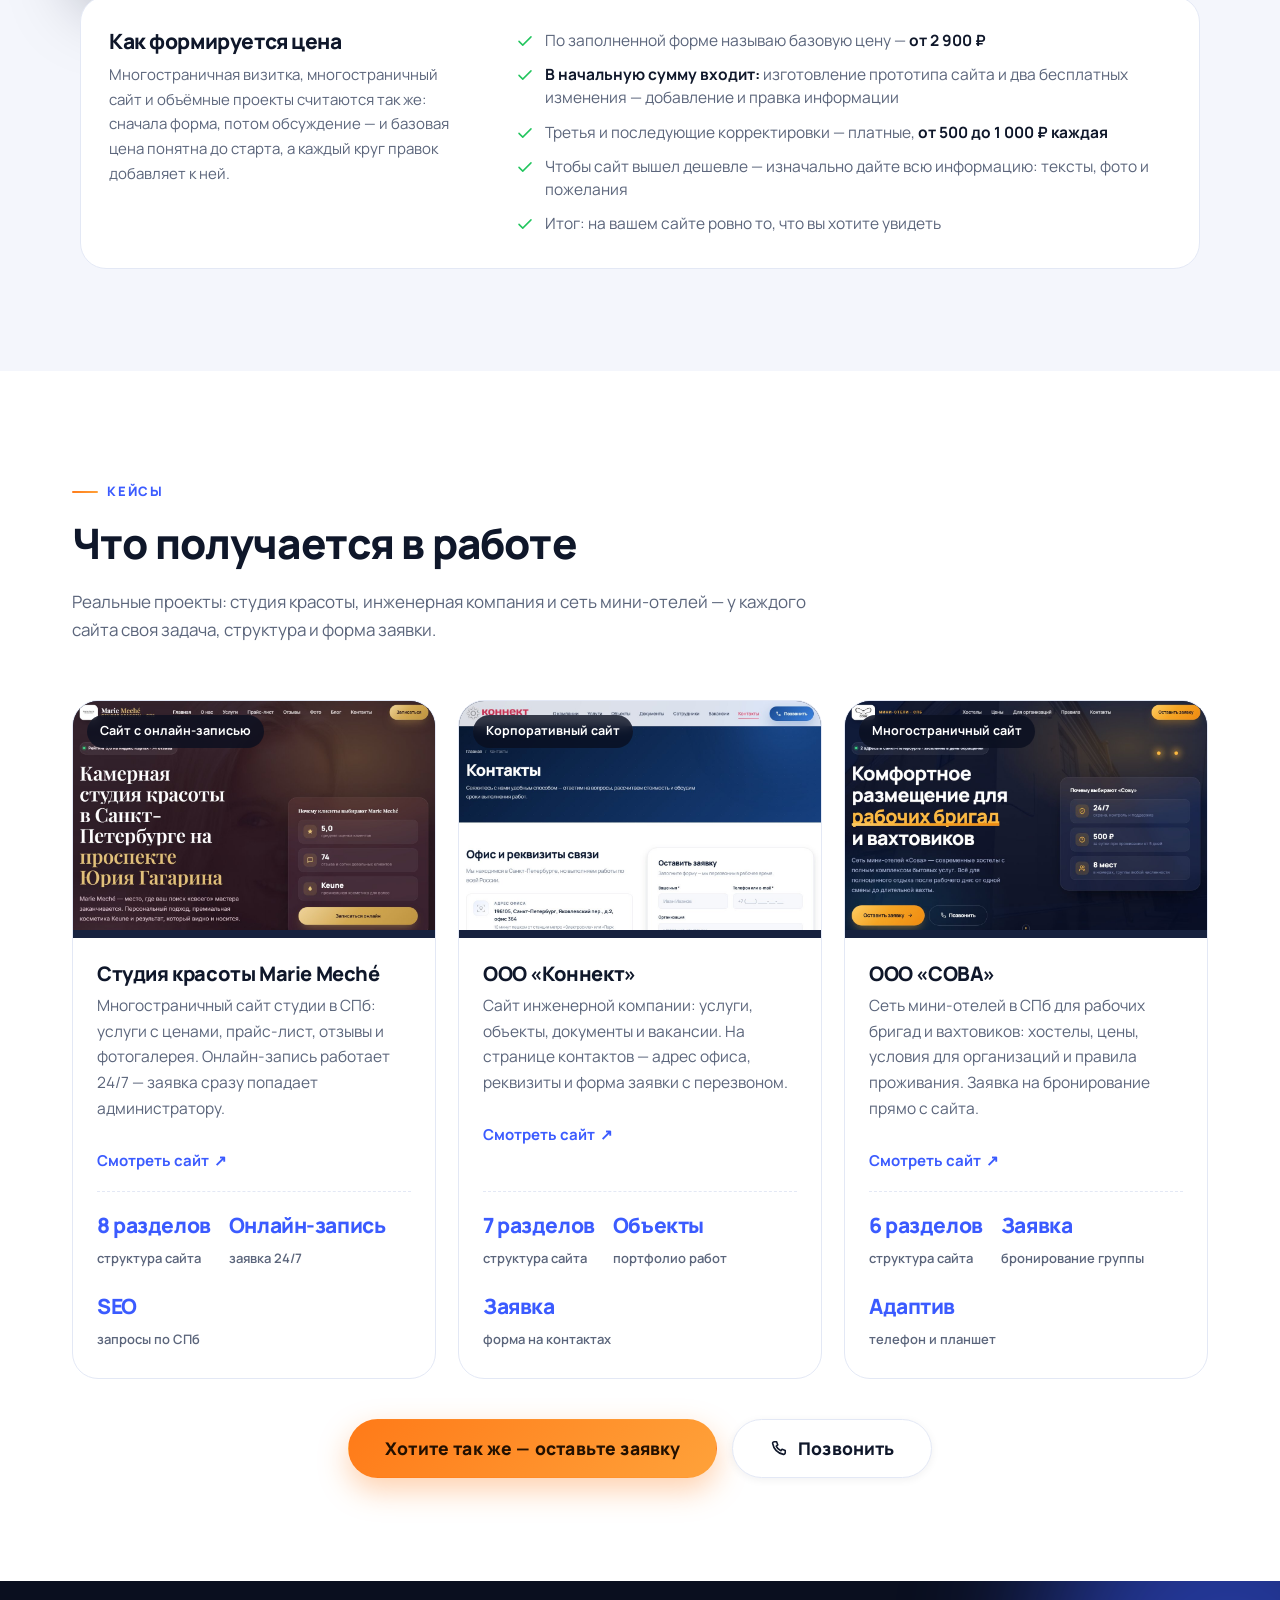
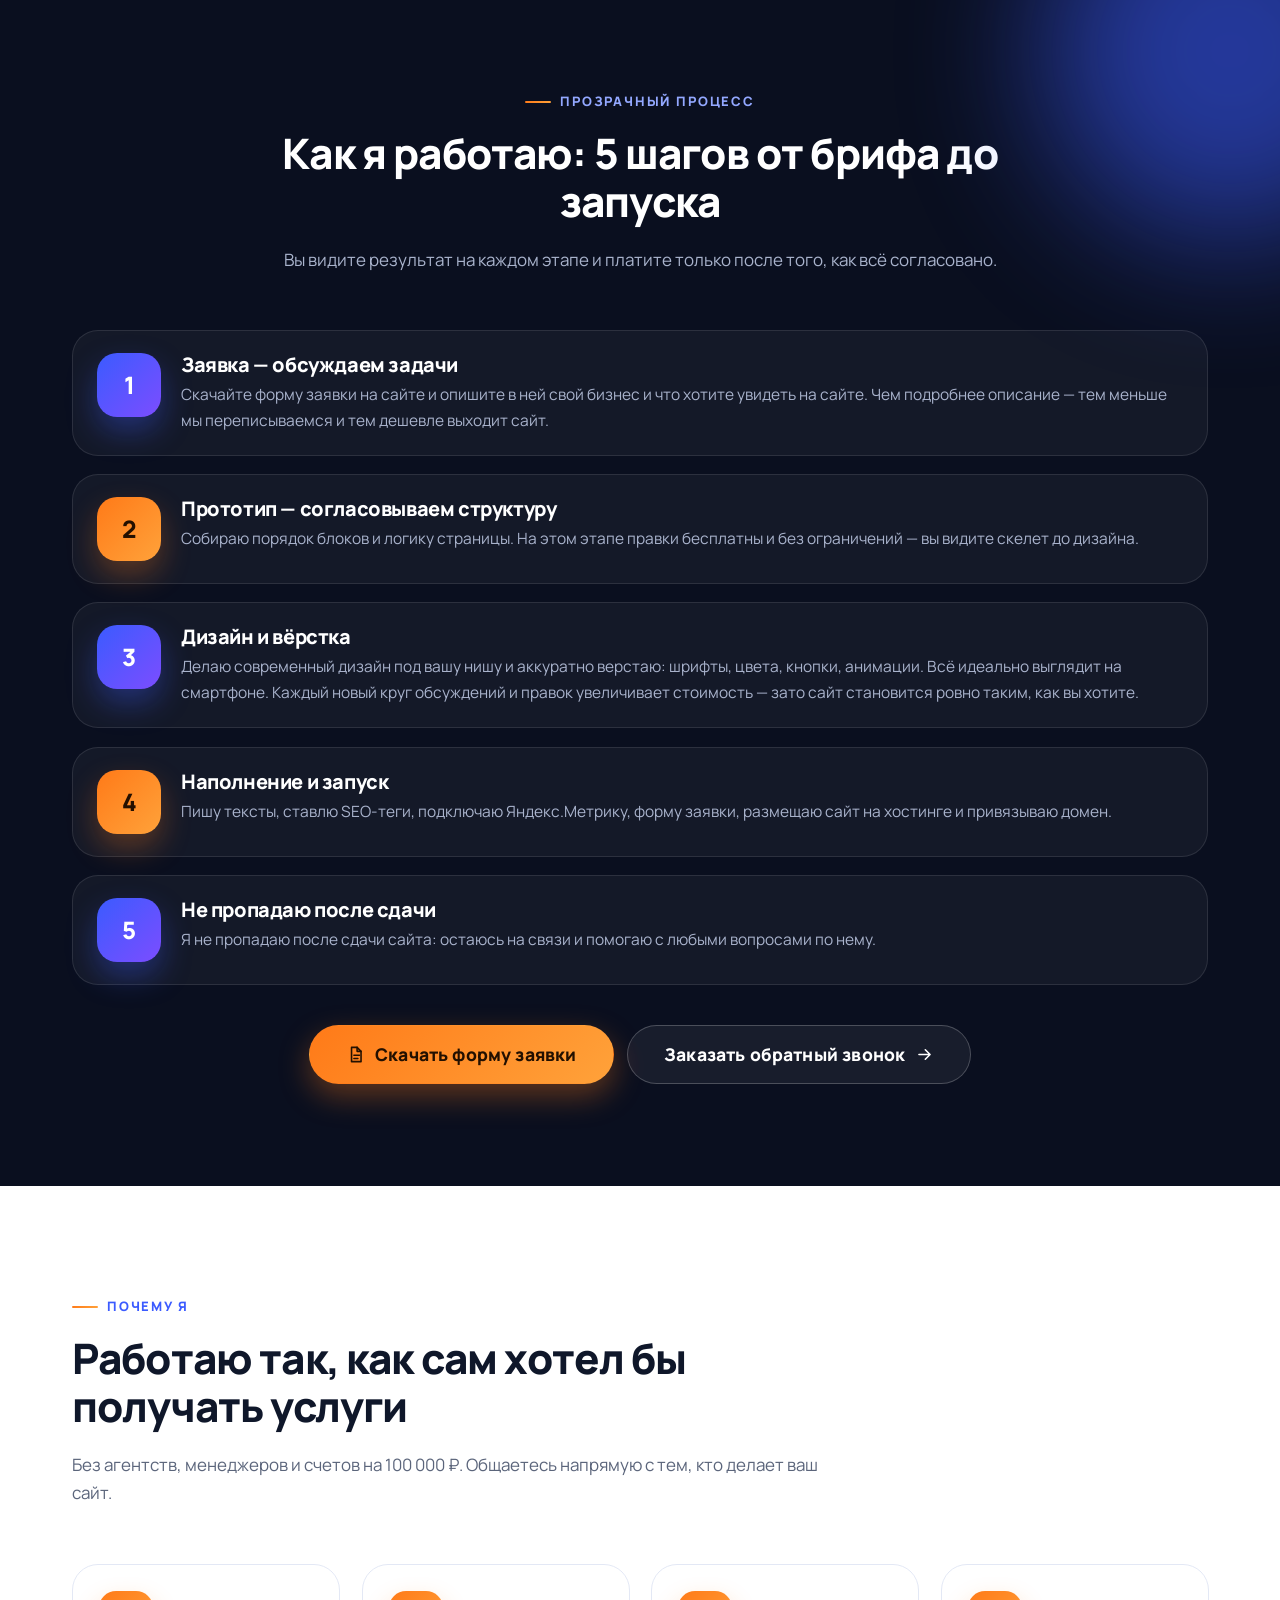
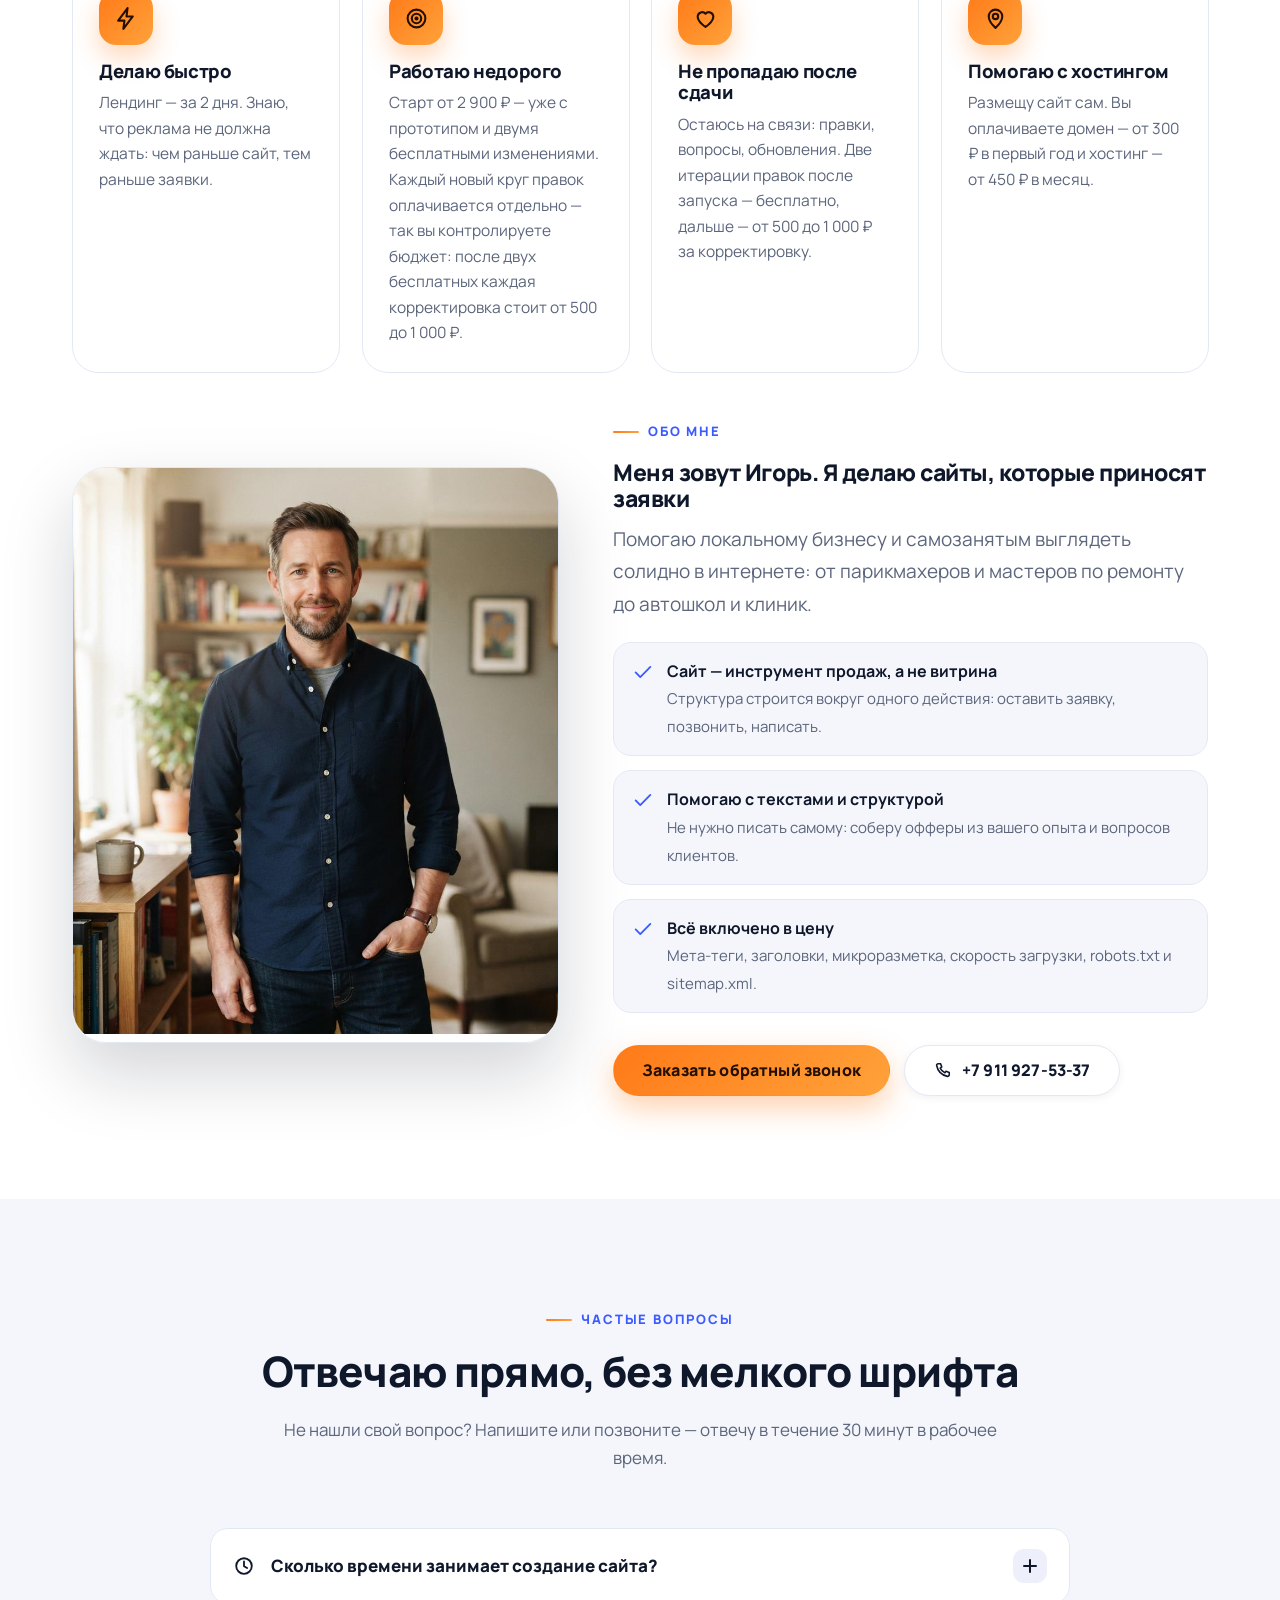
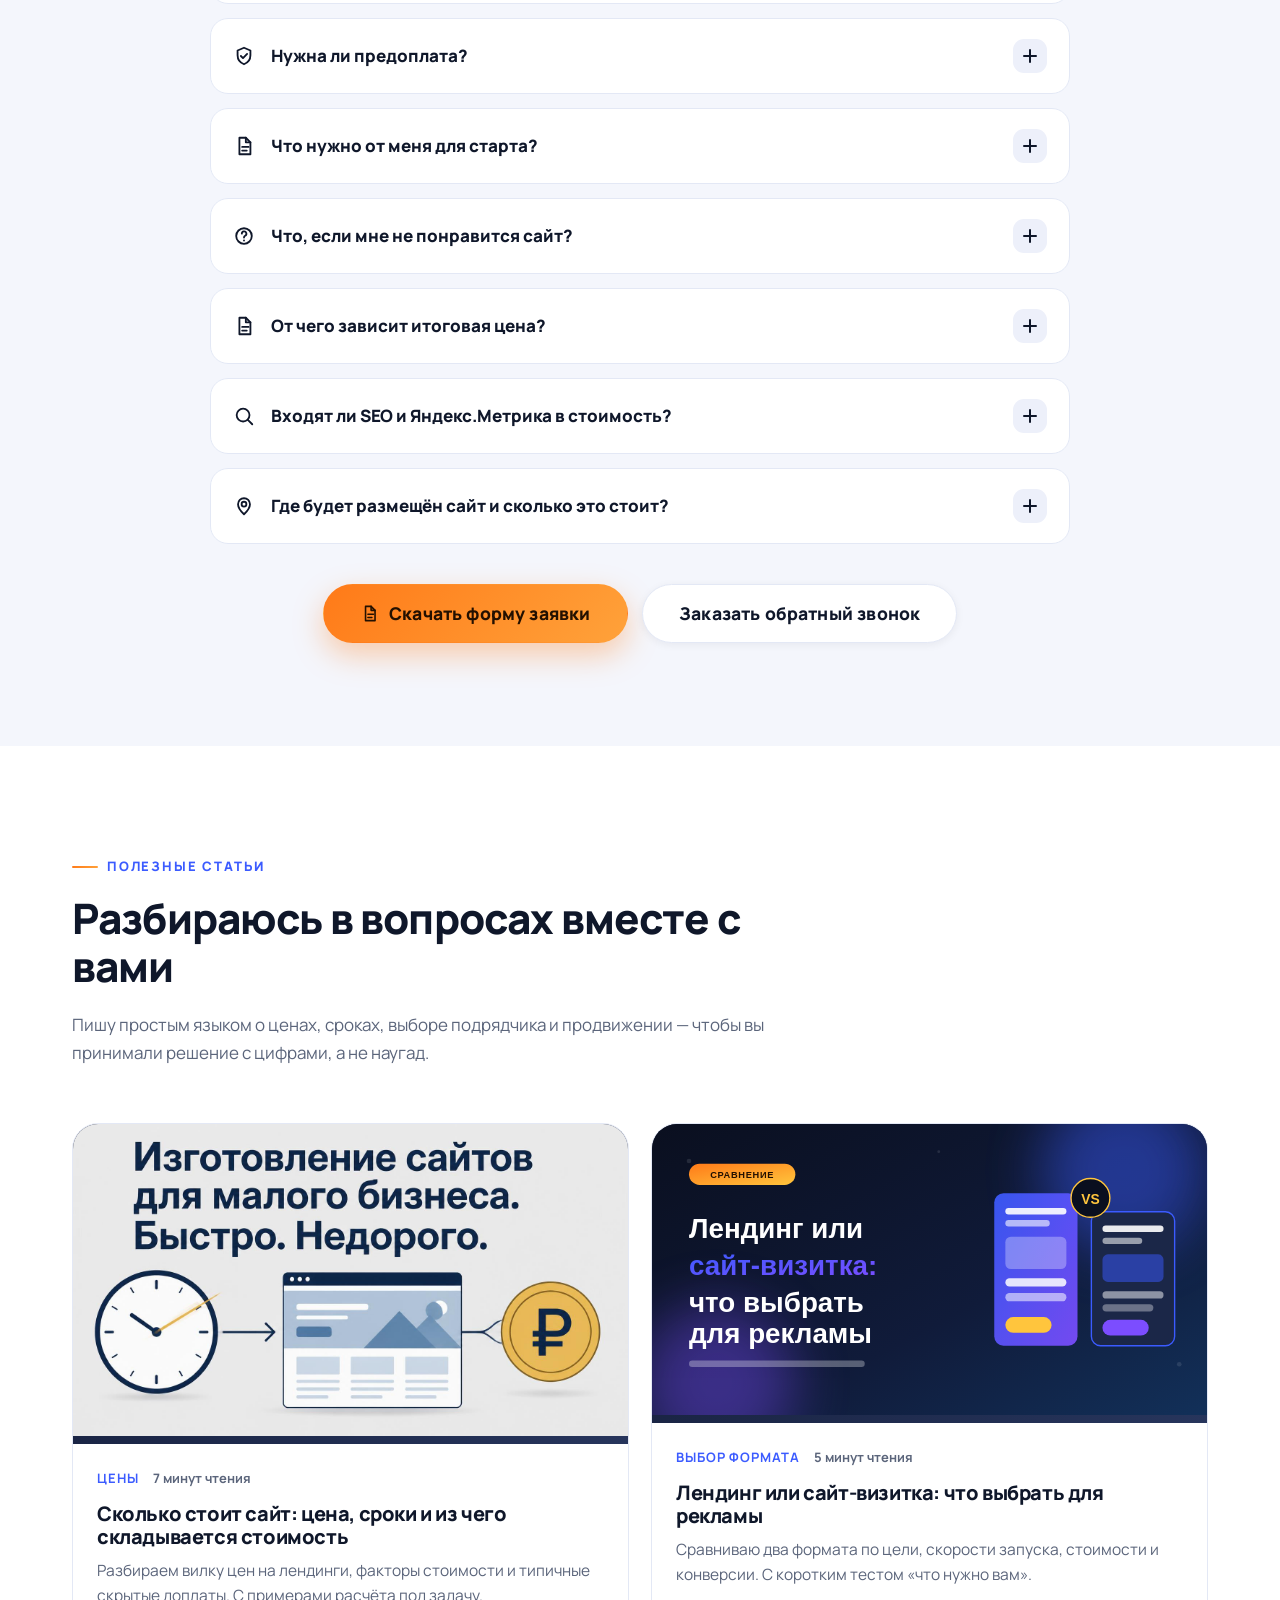
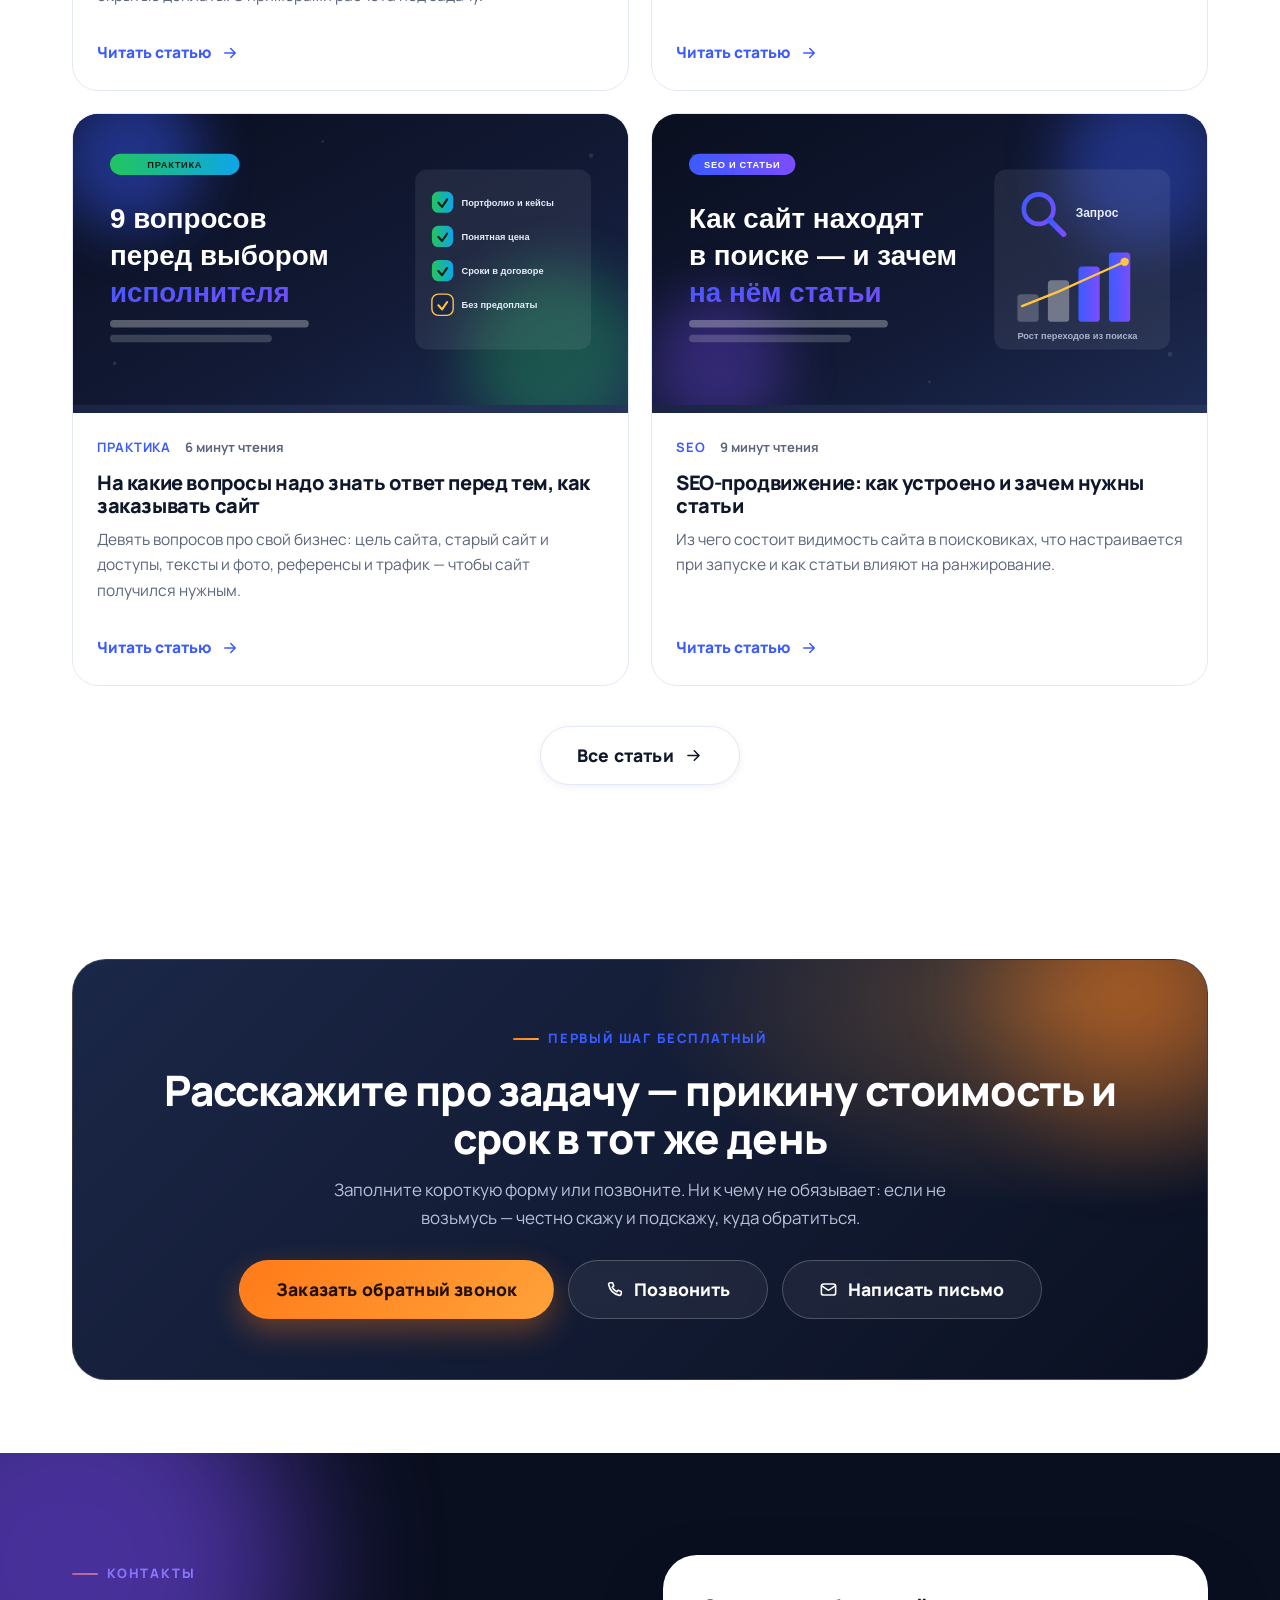
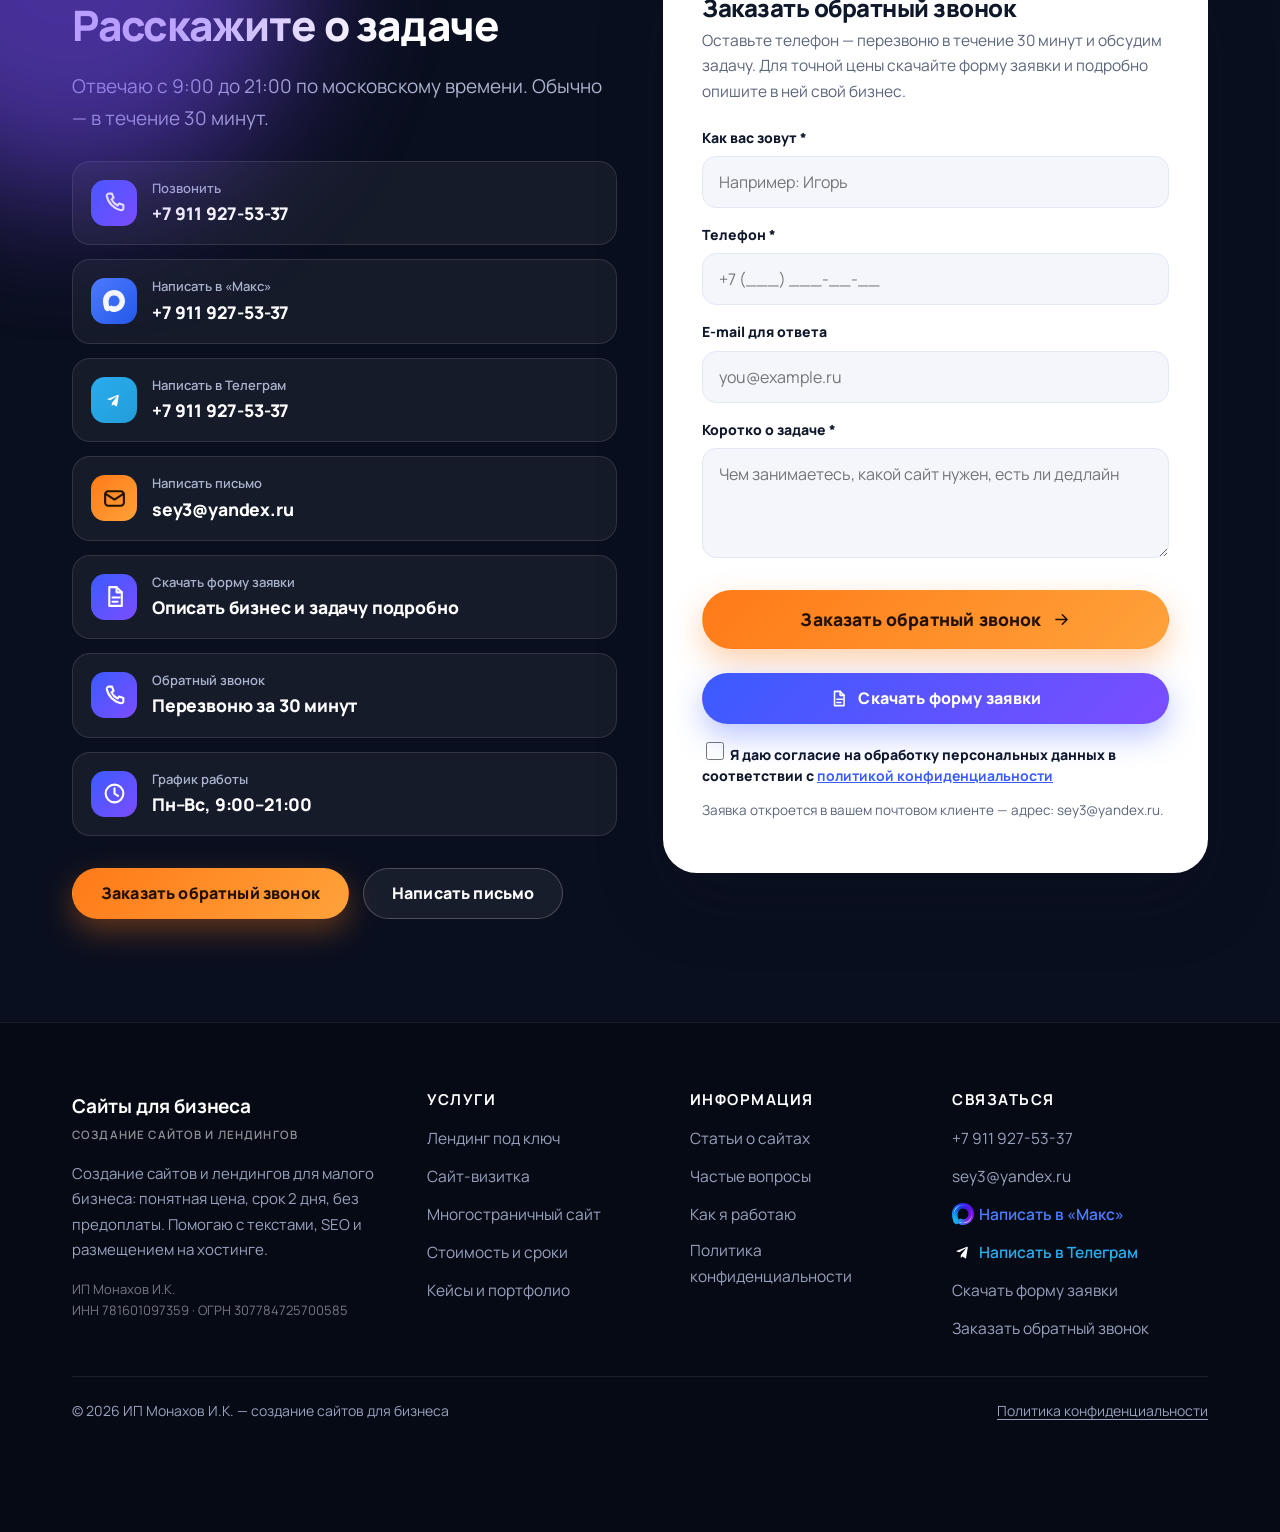
==== commit 571e123f: "Add required consent checkbox to callback forms" ====
--- a/index.html
+++ b/index.html
@@ -919,12 +919,14 @@
               <a class="btn btn--brand btn--block mt-24" href="files/forma-zayavki.docx" download>
                 <svg class="icon" aria-hidden="true"><use href="#i-doc"/></svg> Скачать форму заявки
               </a>
-
-              <p class="form-note">
-                Нажимая кнопку, вы соглашаетесь с
-                <a href="privacy.html">политикой конфиденциальности</a> и обработкой персональных данных.
-                Заявка откроется в вашем почтовом клиенте — адрес: sey3@yandex.ru.
-              </p>
+              <div class="field field--check">
+                <label class="check">
+                  <input type="checkbox" name="consent" required>
+                  <span>Я даю согласие на обработку персональных данных в соответствии с <a href="privacy.html">политикой конфиденциальности</a></span>
+                </label>
+                <span class="field__error">Необходимо дать согласие на обработку персональных данных</span>
+              </div>
+              <p class="form-note">Заявка откроется в вашем почтовом клиенте — адрес: sey3@yandex.ru.</p>
 
               <div class="form-success" role="status">
                 <i><svg class="icon" aria-hidden="true"><use href="#i-check"/></svg></i>
--- a/css/style.css
+++ b/css/style.css
@@ -1234,6 +1234,28 @@
 }
 .form-note a { color: var(--brand); text-decoration: underline; font-weight: 700; }
 
+.field--check { margin-top: 16px; }
+.check {
+  display: flex;
+  align-items: flex-start;
+  gap: 10px;
+  font-size: 14px;
+  color: var(--muted);
+  line-height: 1.5;
+  cursor: pointer;
+  font-weight: 600;
+}
+.check input[type="checkbox"] {
+  width: 18px;
+  height: 18px;
+  margin-top: 2px;
+  flex: none;
+  accent-color: var(--brand);
+  cursor: pointer;
+}
+.check a { color: var(--brand); text-decoration: underline; font-weight: 700; }
+.field--check.field--error .check { color: var(--red); }
+
 .form-success {
   display: none;
   text-align: center;
@@ -1257,7 +1279,7 @@
 .footer {
   background: #060A14;
   color: #98A2BE;
-  padding: clamp(44px, 6vw, 68px) 0 26px;
+  padding: clamp(44px, 6vw, 68px) 0 110px;
   border-top: 1px solid rgba(255, 255, 255, .07);
 }
 .footer__grid {
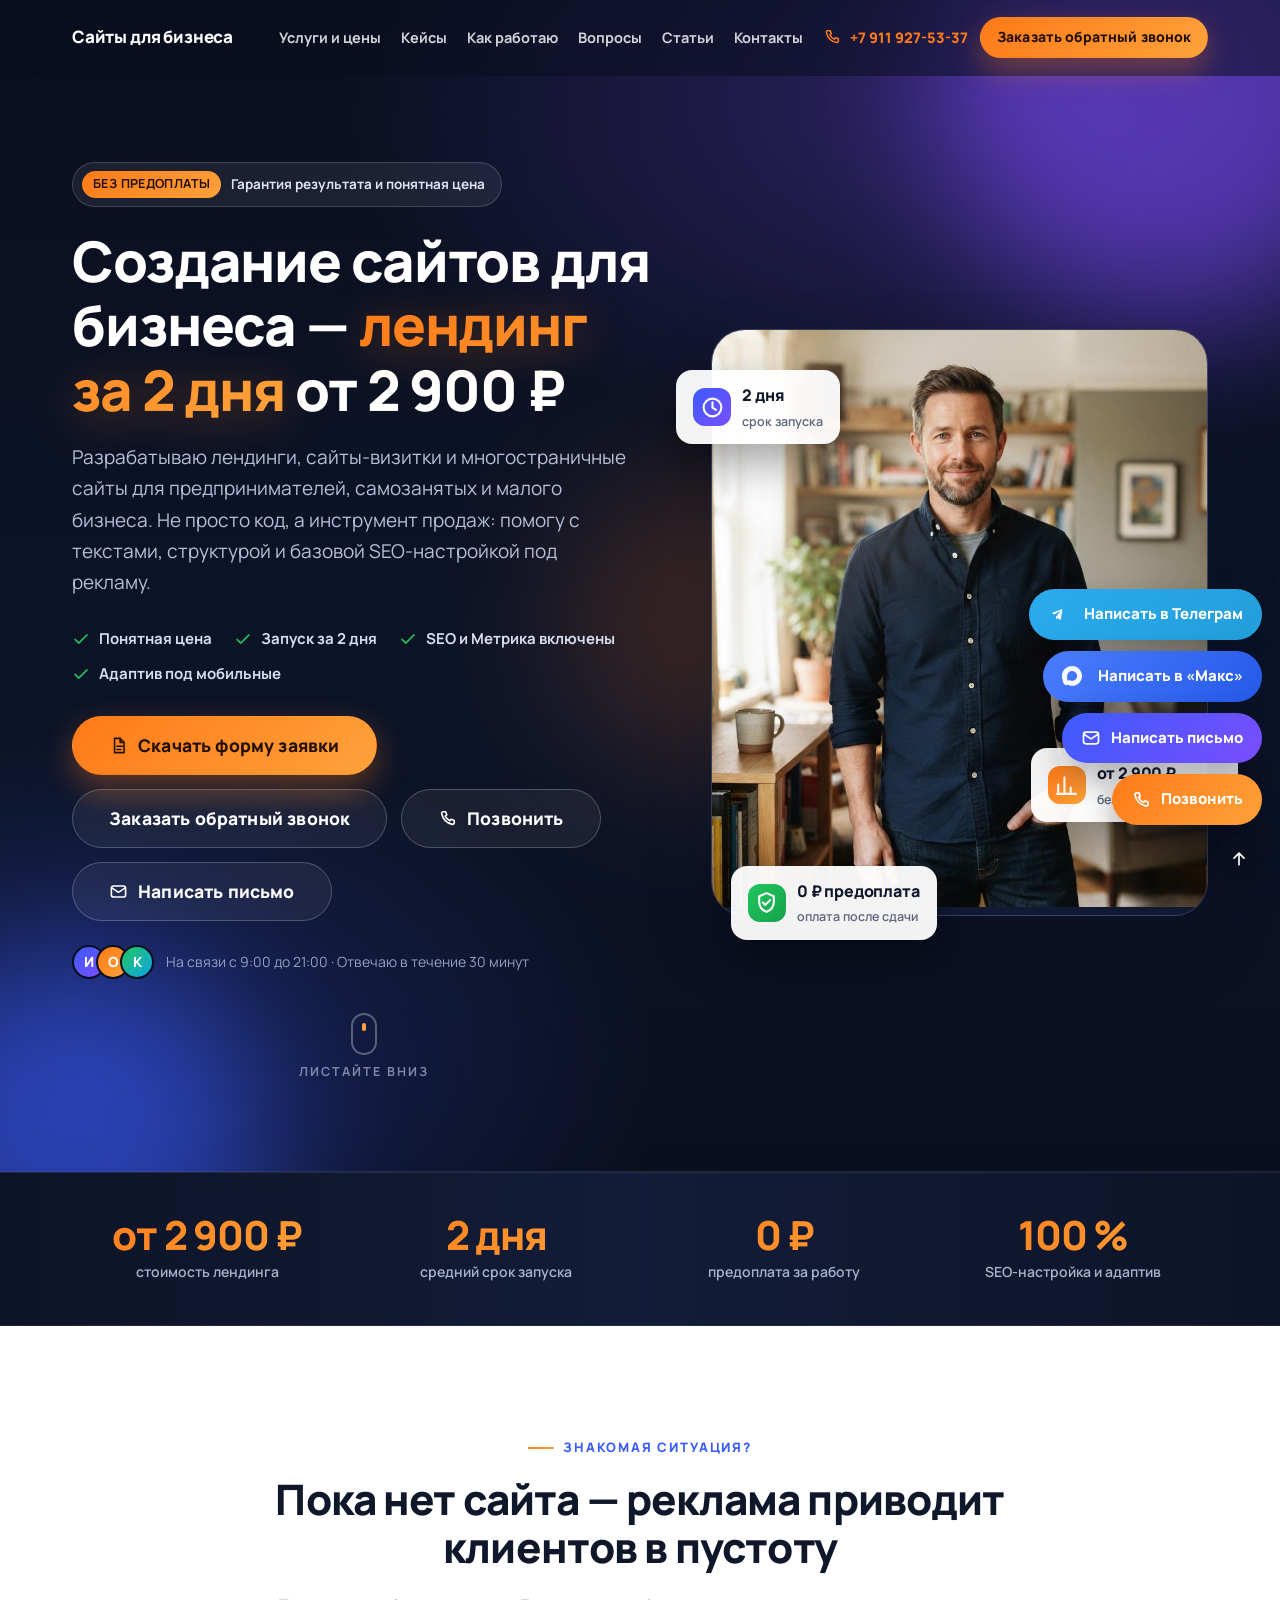
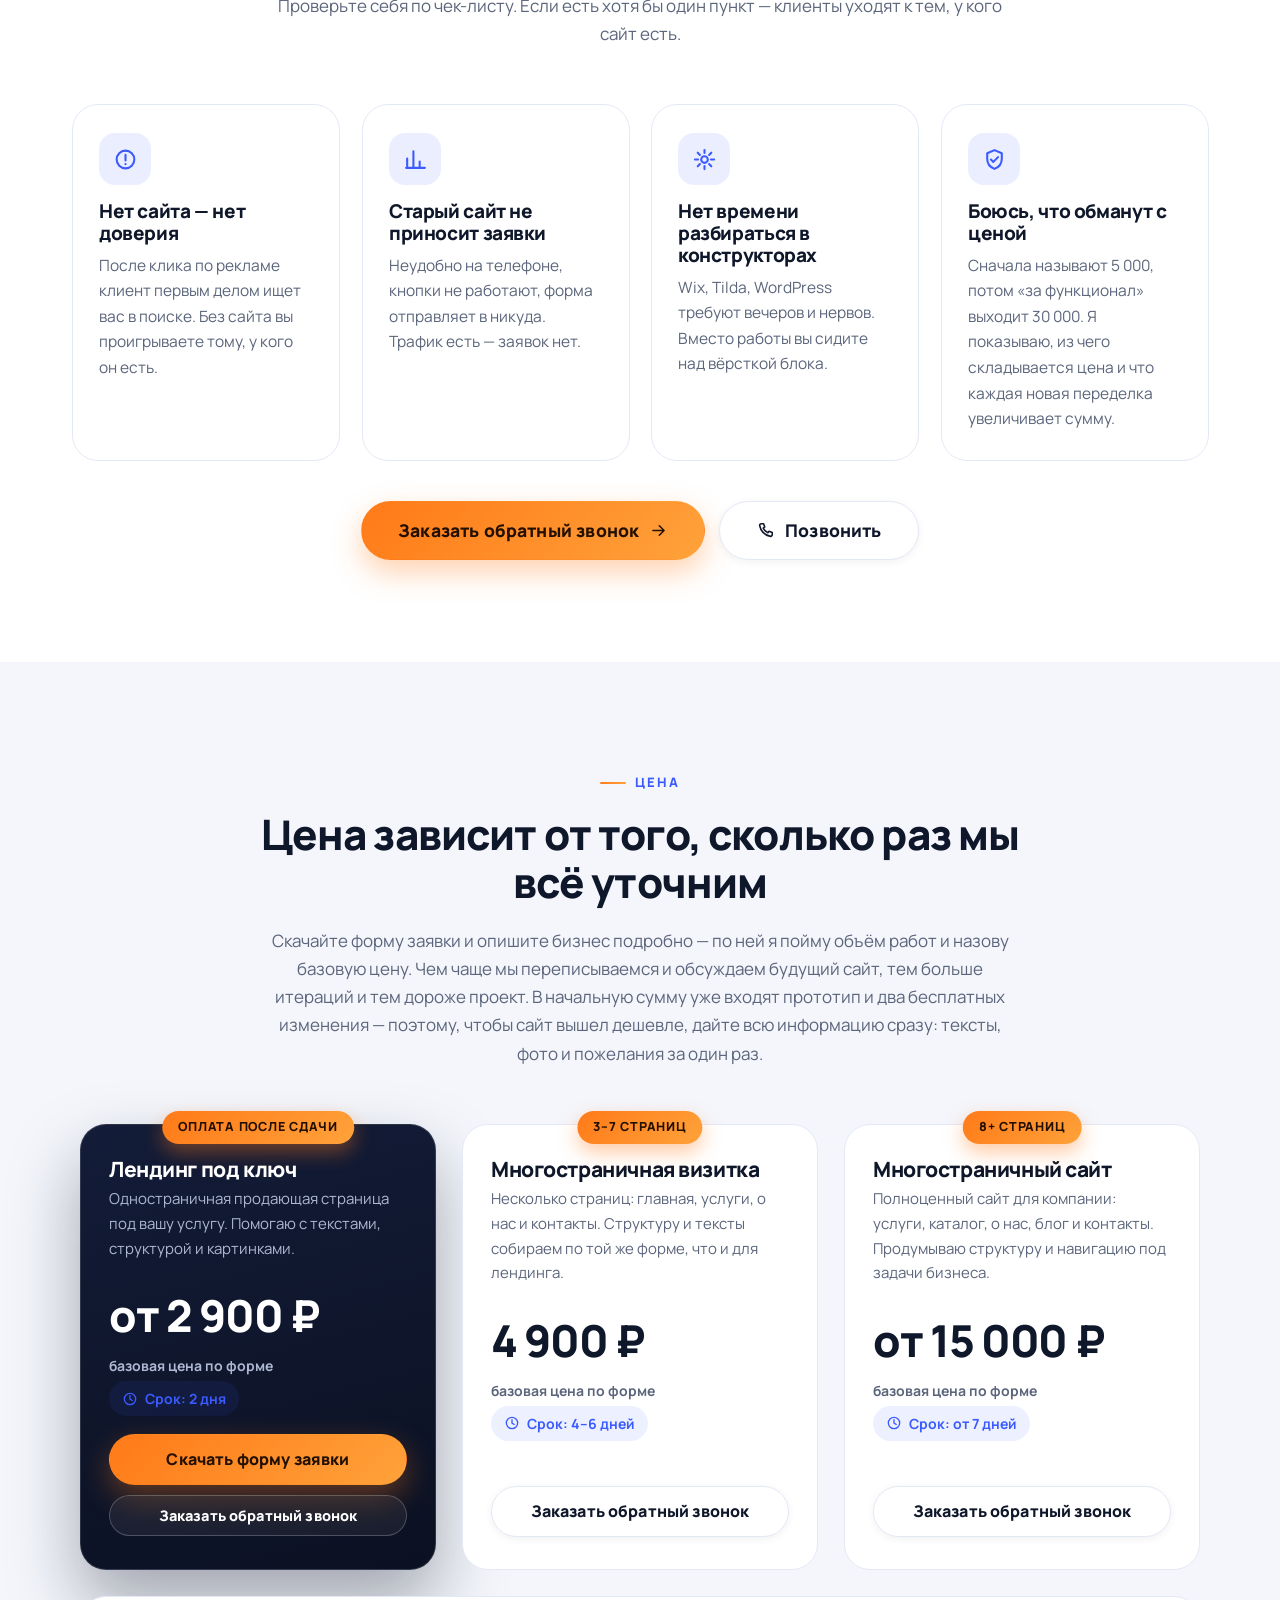
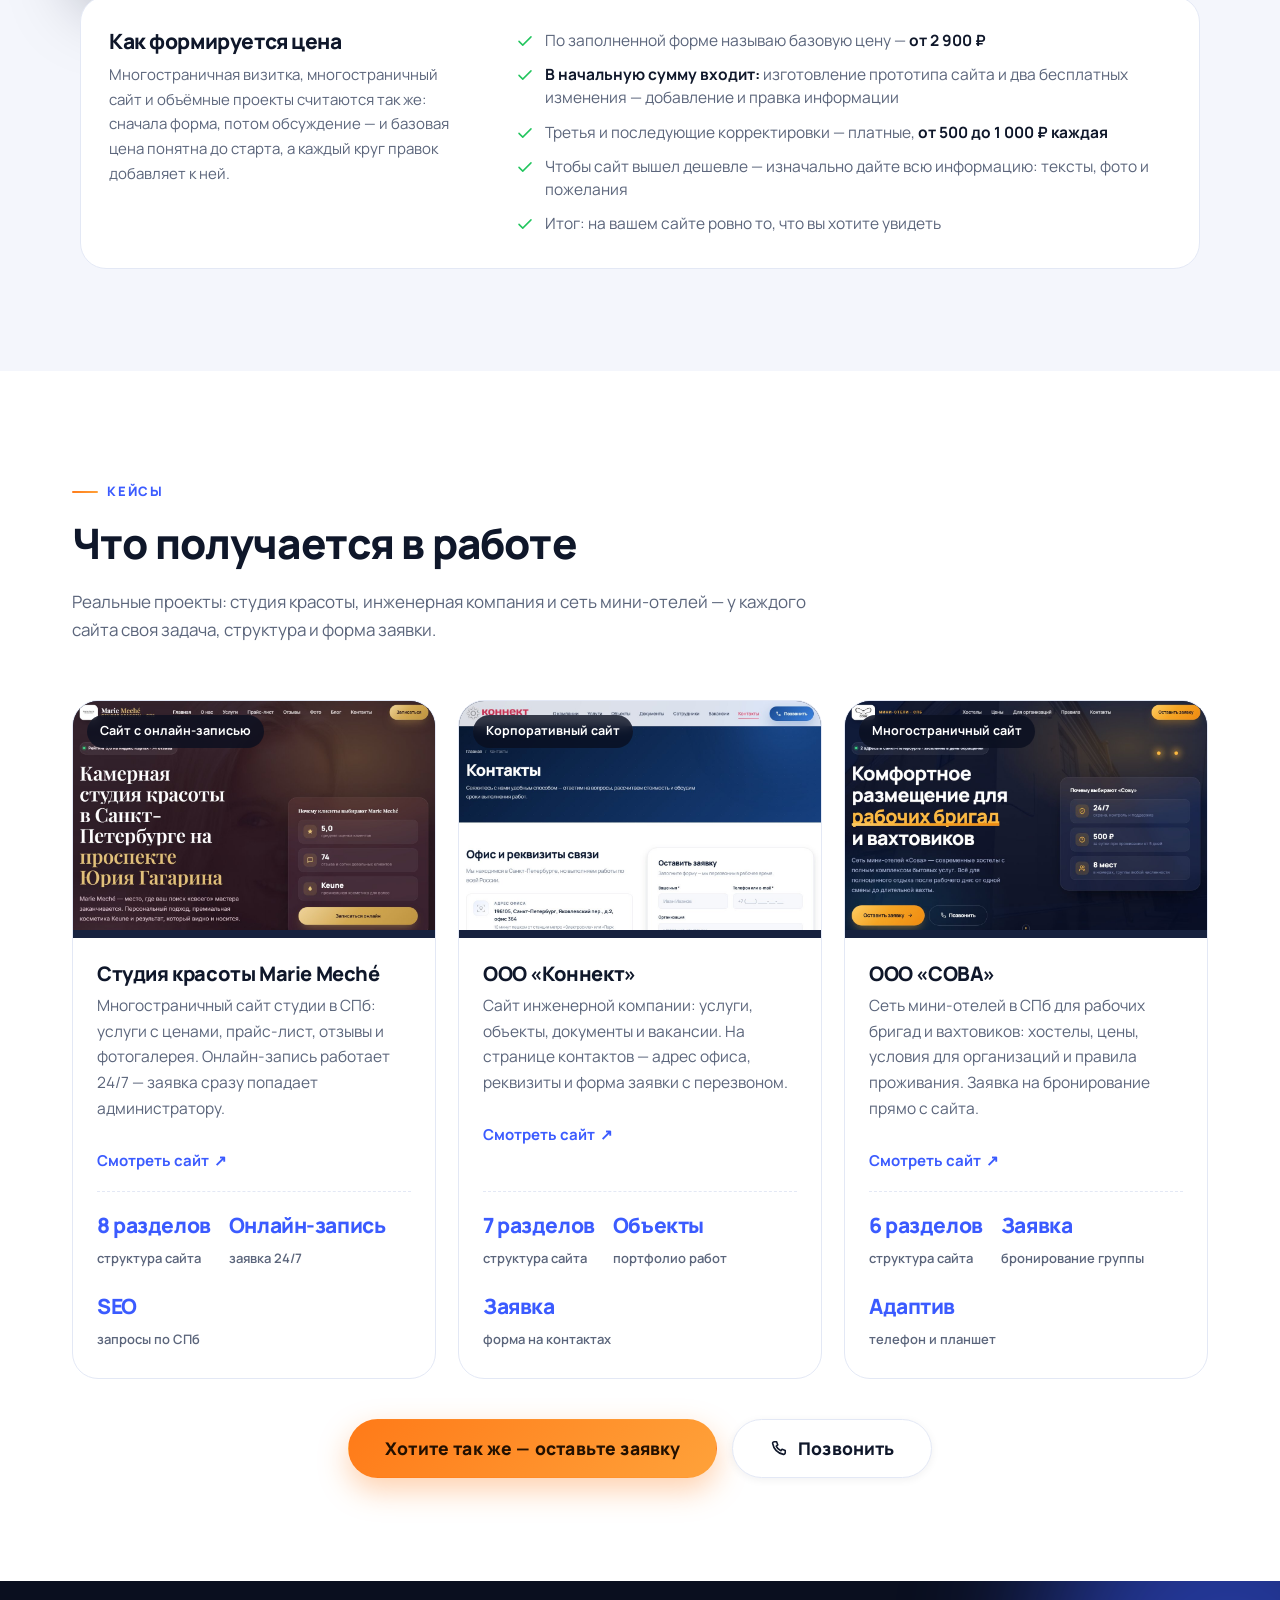
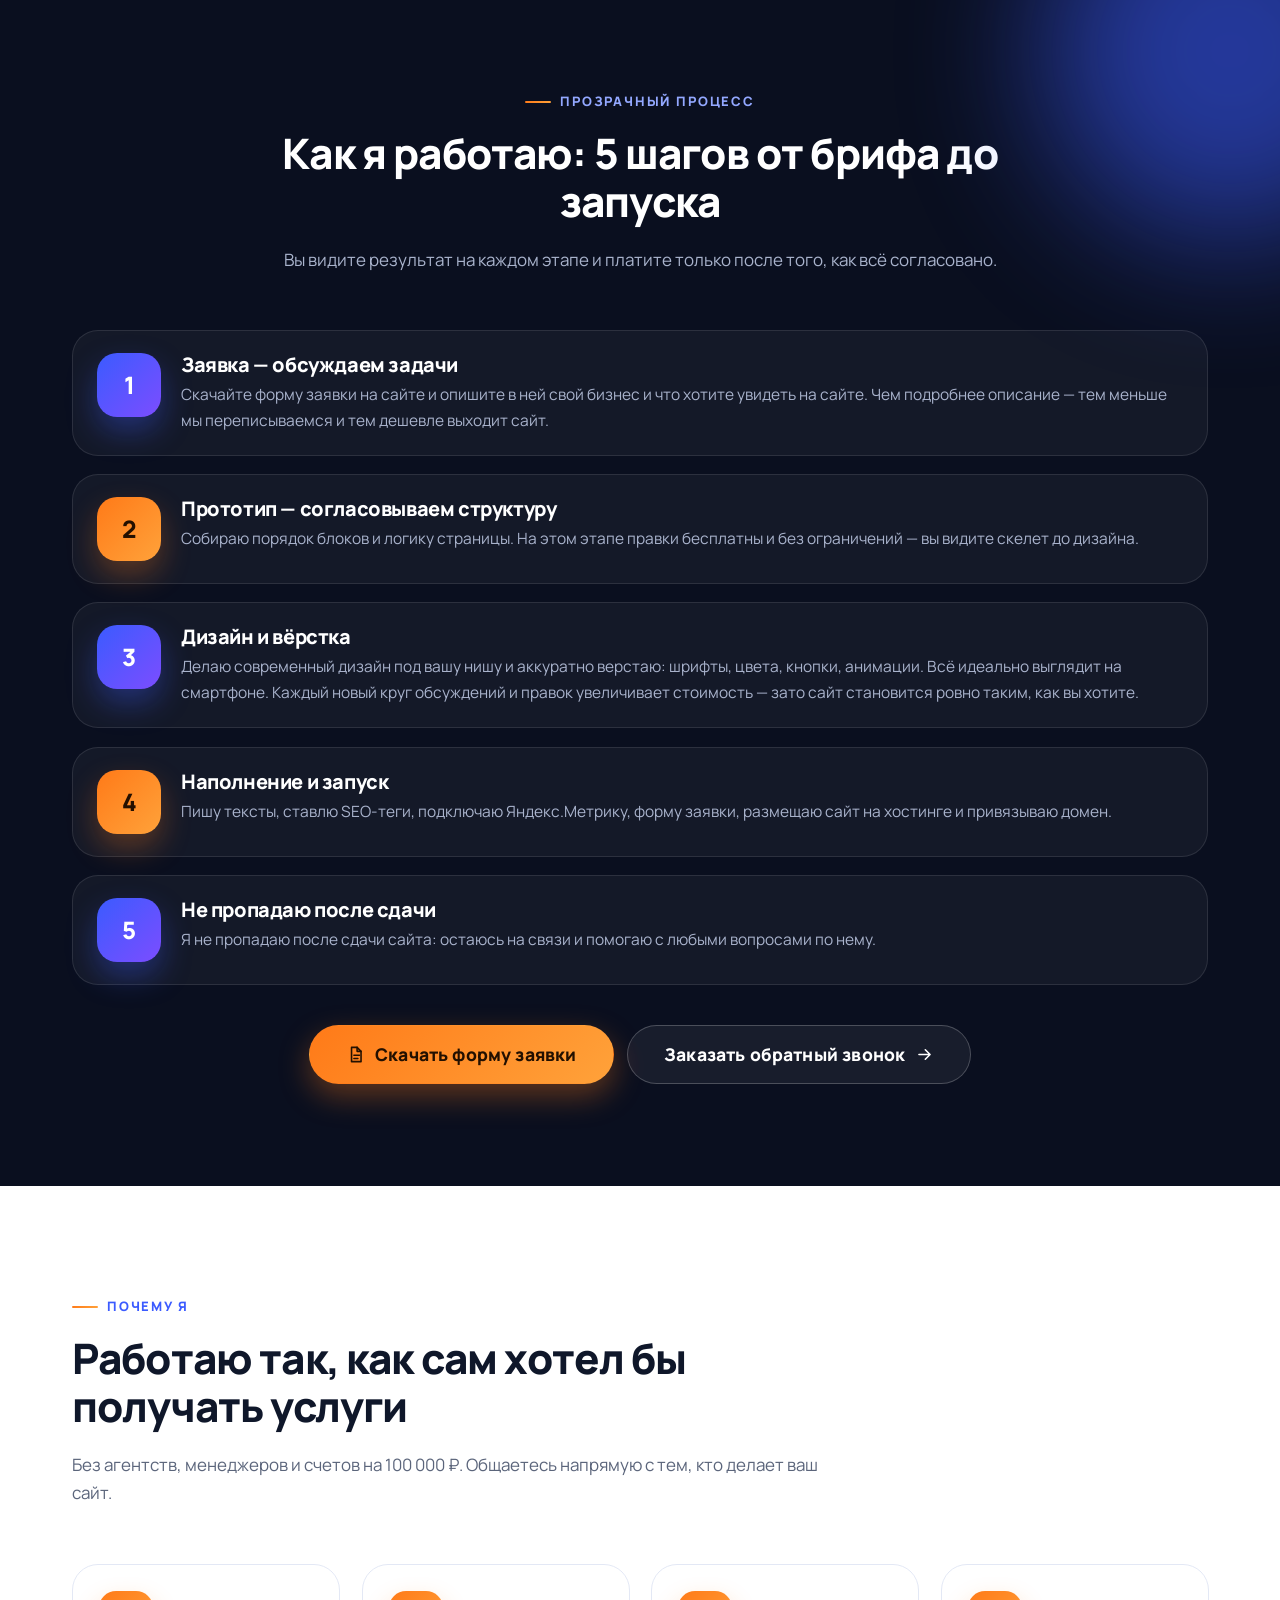
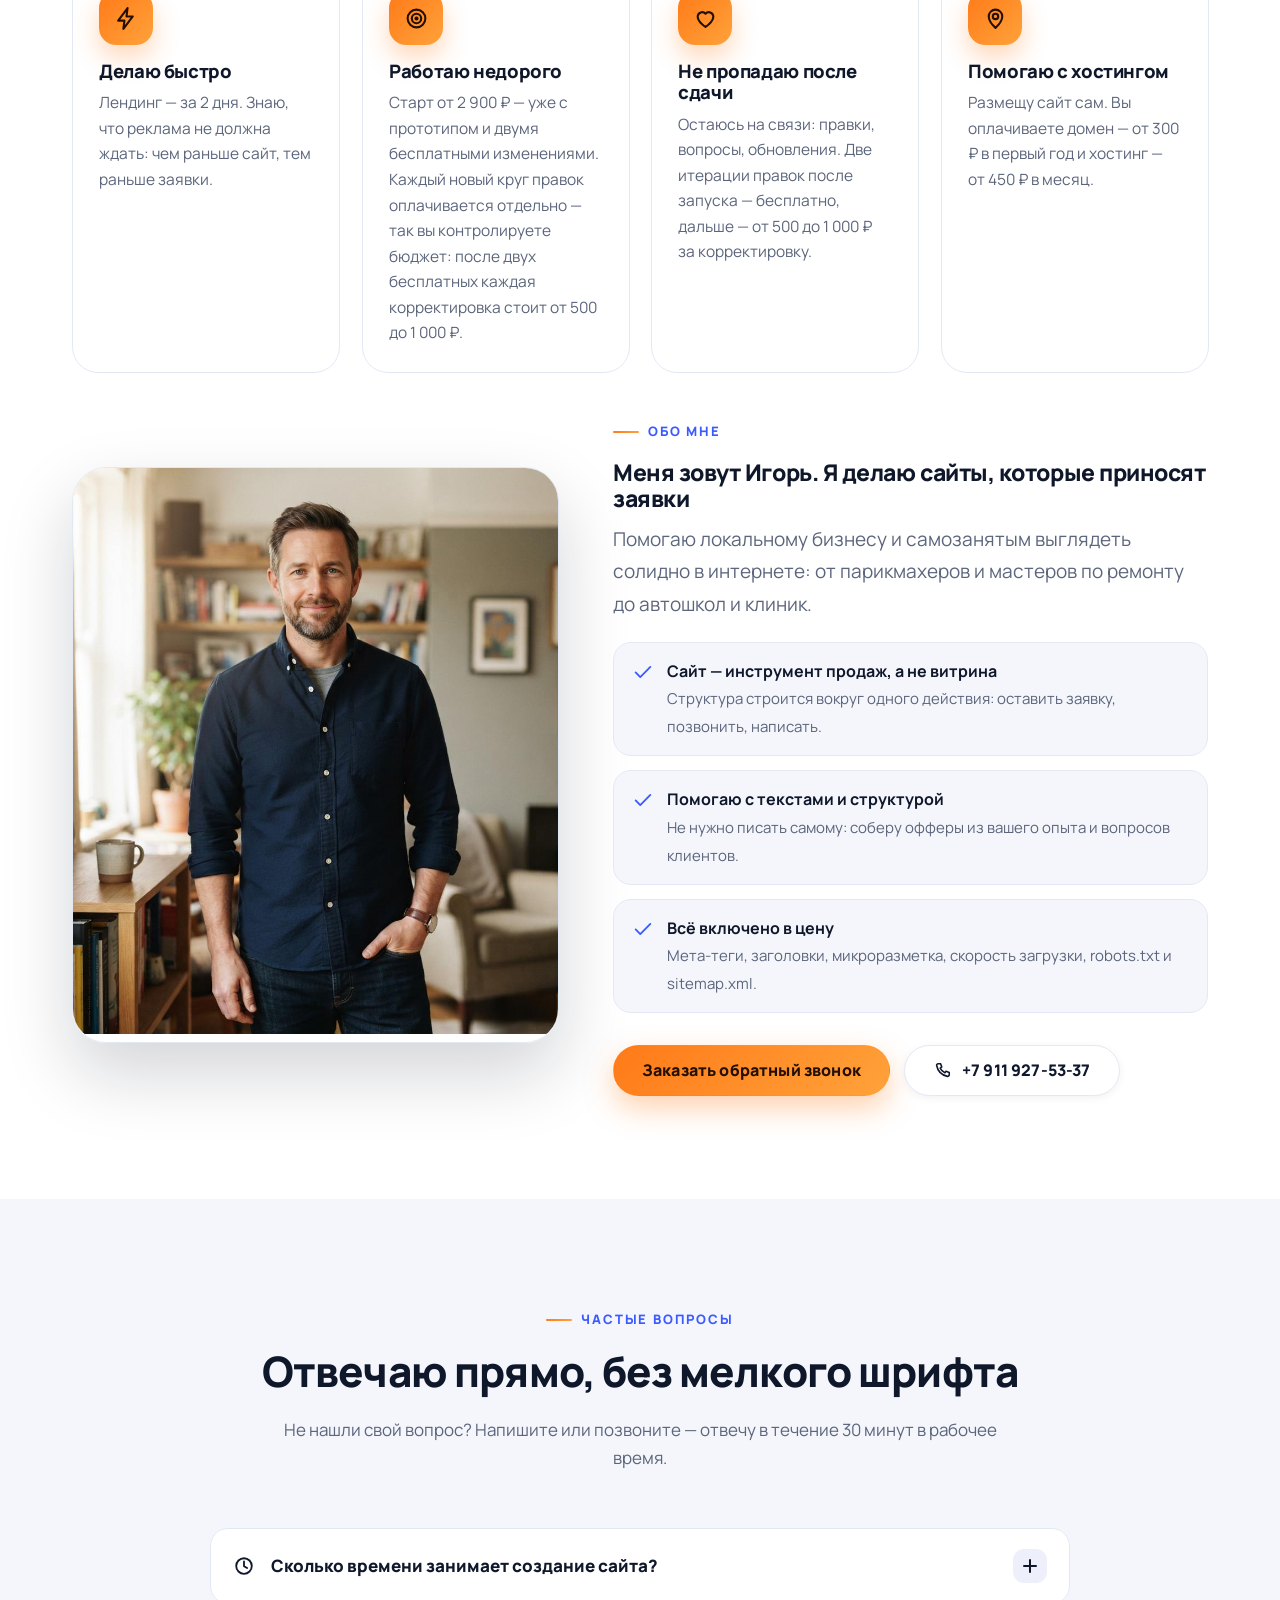
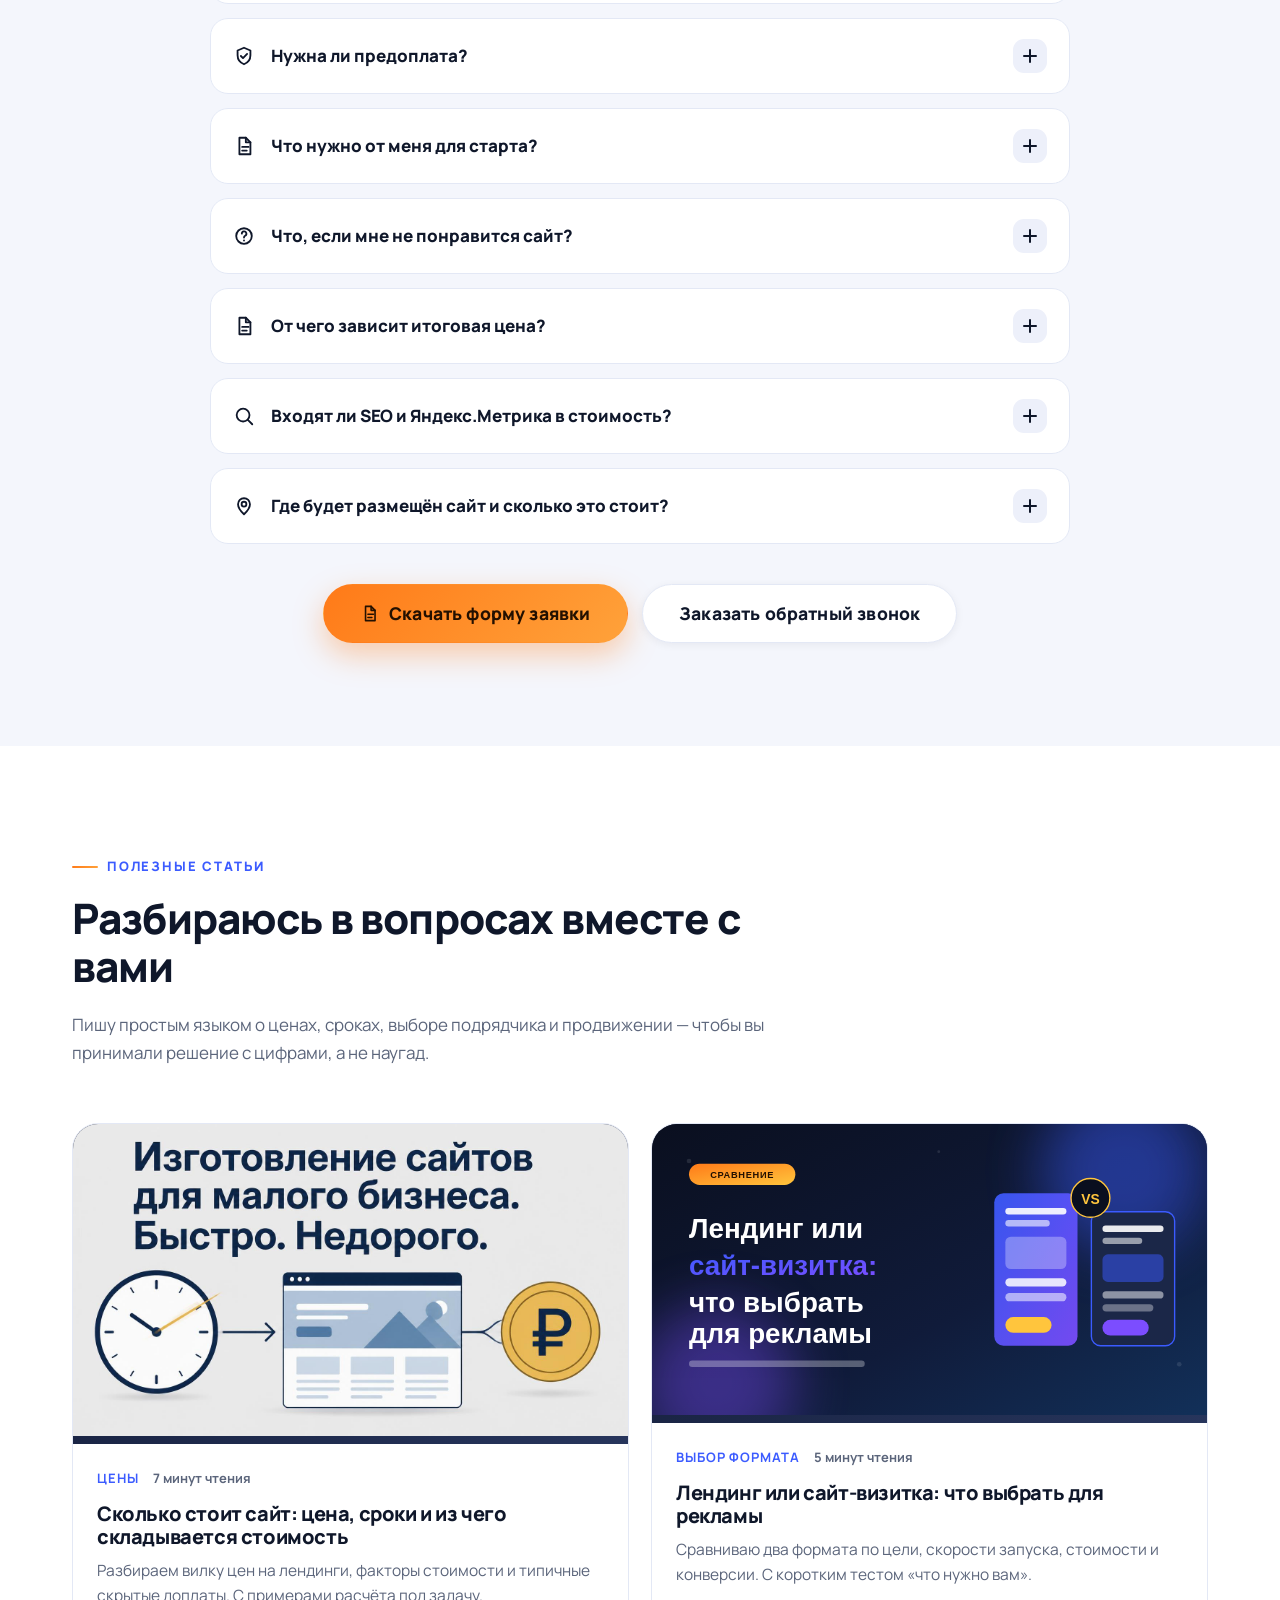
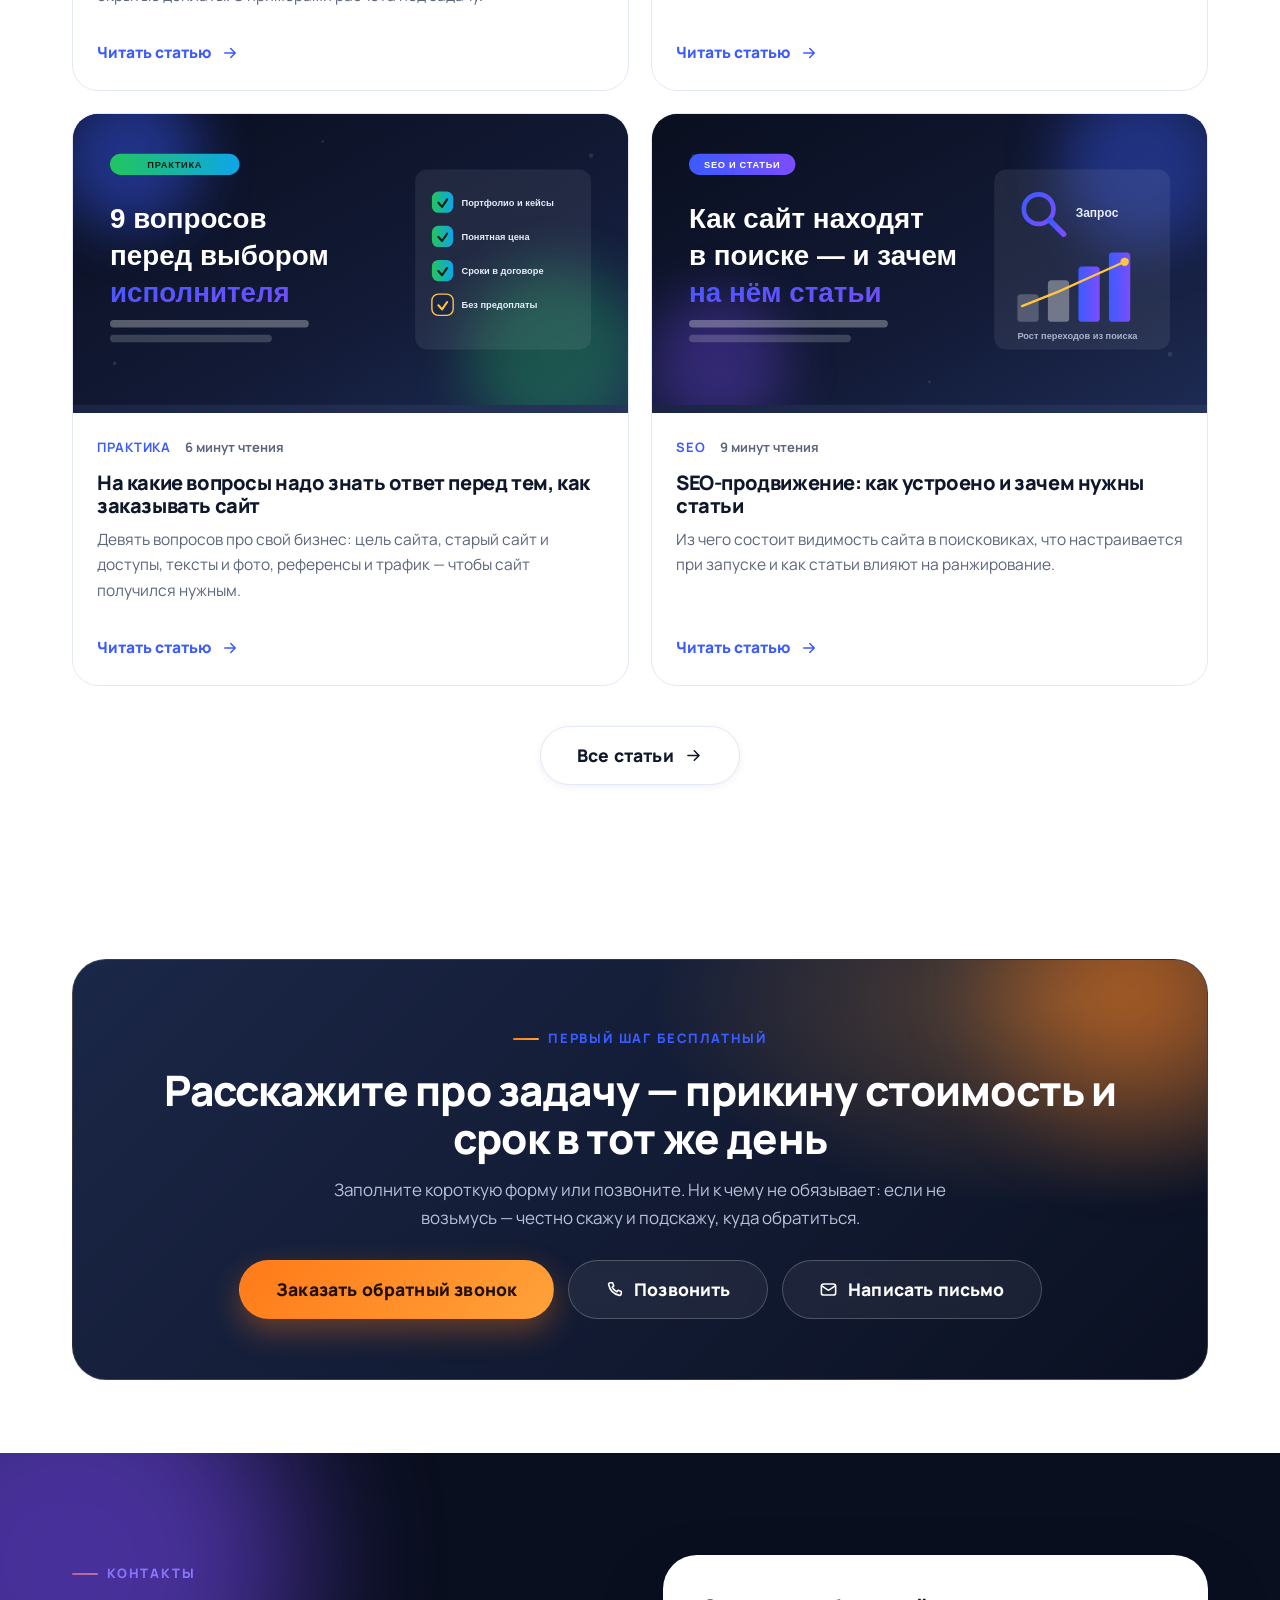
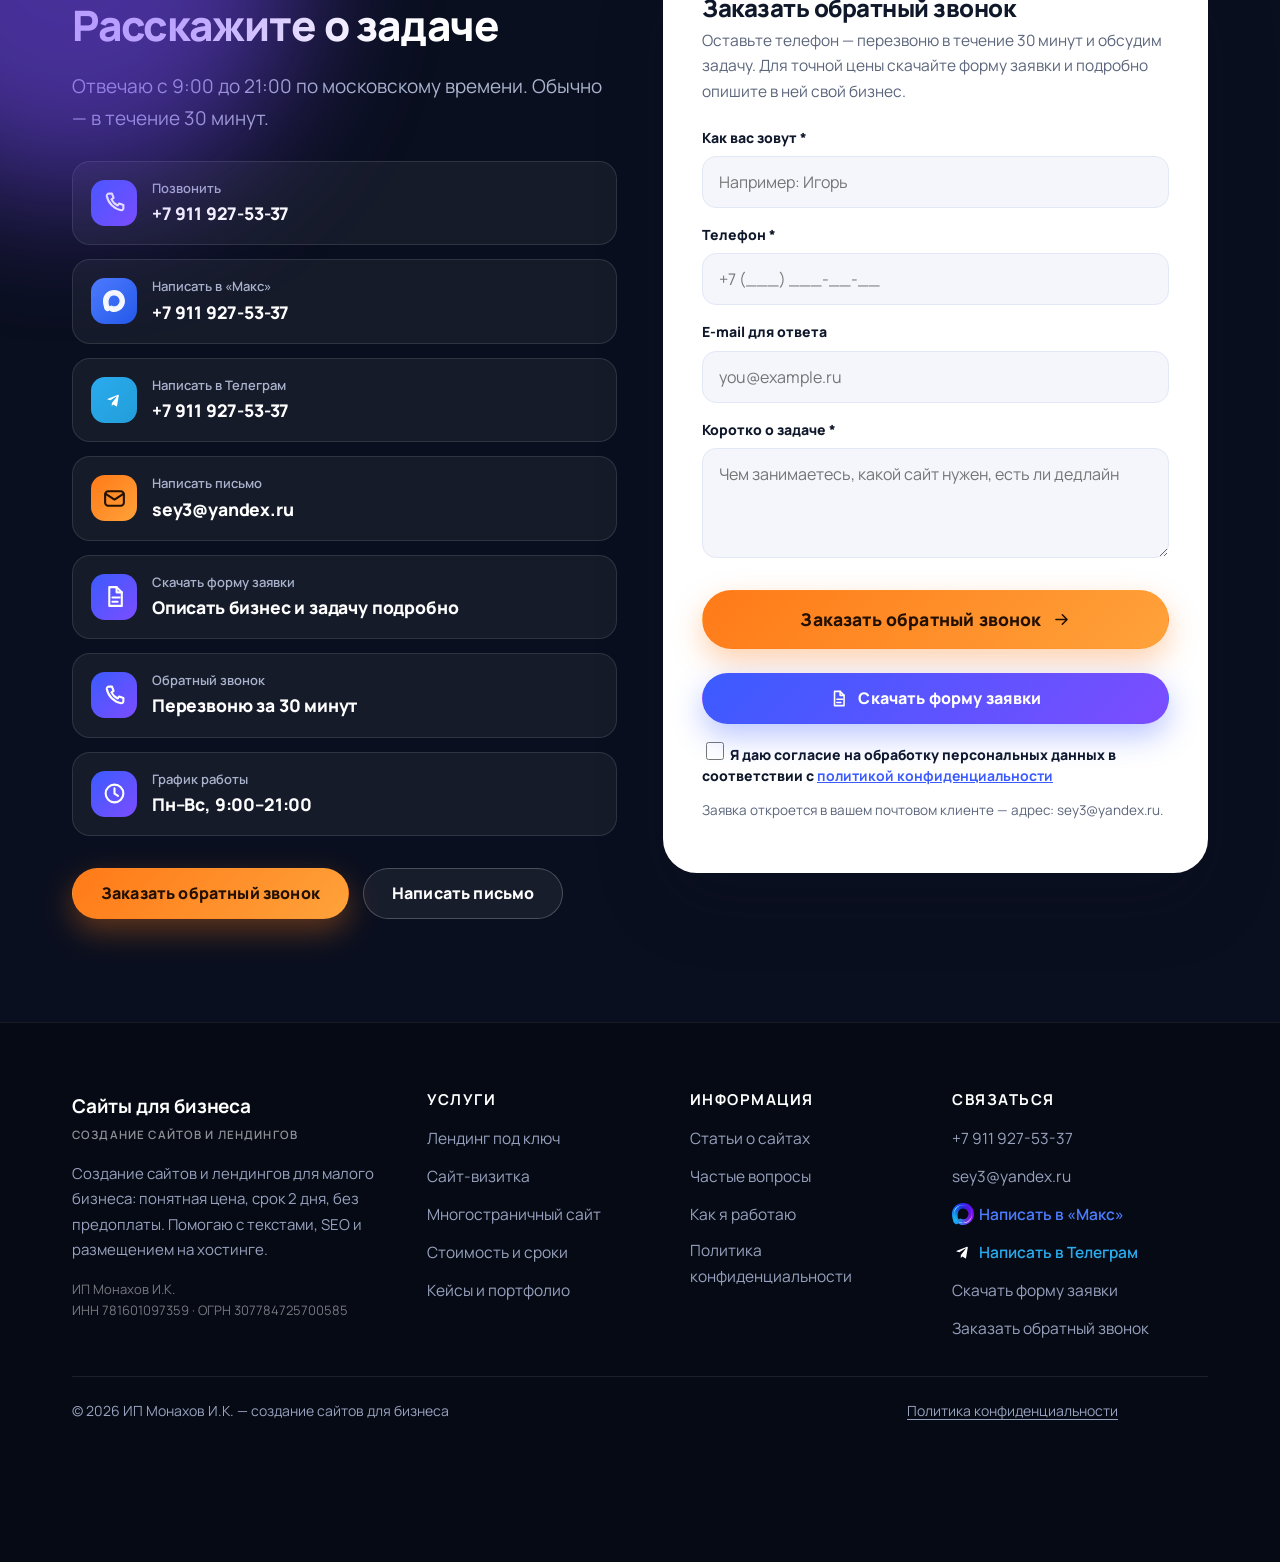
==== commit cba8ad5a: "Update site URLs to https://landing-site.ru" ====
--- a/index.html
+++ b/index.html
@@ -10,7 +10,7 @@
   <meta name="author" content="Игорь — создание сайтов для бизнеса">
   <meta name="robots" content="index, follow, max-image-preview:large">
   <meta name="theme-color" content="#0A0F1F">
-  <link rel="canonical" href="https://system785.github.io/Landing-Site/">
+  <link rel="canonical" href="https://landing-site.ru/">
 
   <!-- Open Graph / соцсети -->
   <meta property="og:type" content="website">
@@ -18,7 +18,7 @@
   <meta property="og:site_name" content="Игорь — сайты для бизнеса">
   <meta property="og:title" content="Создание сайтов и лендингов — запуск за 2 дня от 2 900 ₽">
   <meta property="og:description" content="Лендинг, сайт-визитка и многостраничный сайт для малого бизнеса: понятная цена, без предоплаты, базовое SEO и Яндекс.Метрика. Помогу с текстами и структурой.">
-  <meta property="og:url" content="https://system785.github.io/Landing-Site/">
+  <meta property="og:url" content="https://landing-site.ru/">
   <meta name="twitter:card" content="summary_large_image">
   <meta name="twitter:title" content="Создание сайтов и лендингов — запуск за 2 дня от 2 900 ₽">
   <meta name="twitter:description" content="Понятная цена, без предоплаты, SEO-настройка и адаптив под мобильные.">
@@ -49,7 +49,7 @@
     "@context": "https://schema.org",
     "@type": "WebSite",
     "name": "Игорь — создание сайтов для бизнеса",
-    "url": "https://system785.github.io/Landing-Site/",
+    "url": "https://landing-site.ru/",
     "inLanguage": "ru-RU",
     "description": "Лендинги, сайты-визитки и многостраничные сайты для малого бизнеса: запуск за 2 дня, понятная цена, без предоплаты."
   }
@@ -61,7 +61,7 @@
     "@type": "ProfessionalService",
     "name": "Создание сайтов для бизнеса",
     "founder": "Игорь",
-    "url": "https://system785.github.io/Landing-Site/",
+    "url": "https://landing-site.ru/",
     "telephone": "+7-911-927-53-37",
     "email": "sey3@yandex.ru",
     "priceRange": "от 2 900 ₽",
--- a/css/style.css
+++ b/css/style.css
@@ -1279,7 +1279,7 @@
 .footer {
   background: #060A14;
   color: #98A2BE;
-  padding: clamp(44px, 6vw, 68px) 0 110px;
+  padding: clamp(44px, 6vw, 68px) 0 140px;
   border-top: 1px solid rgba(255, 255, 255, .07);
 }
 .footer__grid {
@@ -1316,7 +1316,10 @@
   align-items: center;
   justify-content: space-between;
   padding-top: 22px;
+  padding-right: 90px;
   font-size: 14px;
+  position: relative;
+  z-index: 1;
 }
 .footer__bottom a { text-decoration: underline; text-underline-offset: 3px; }
 .footer__bottom a:hover { color: var(--cta-2); }
